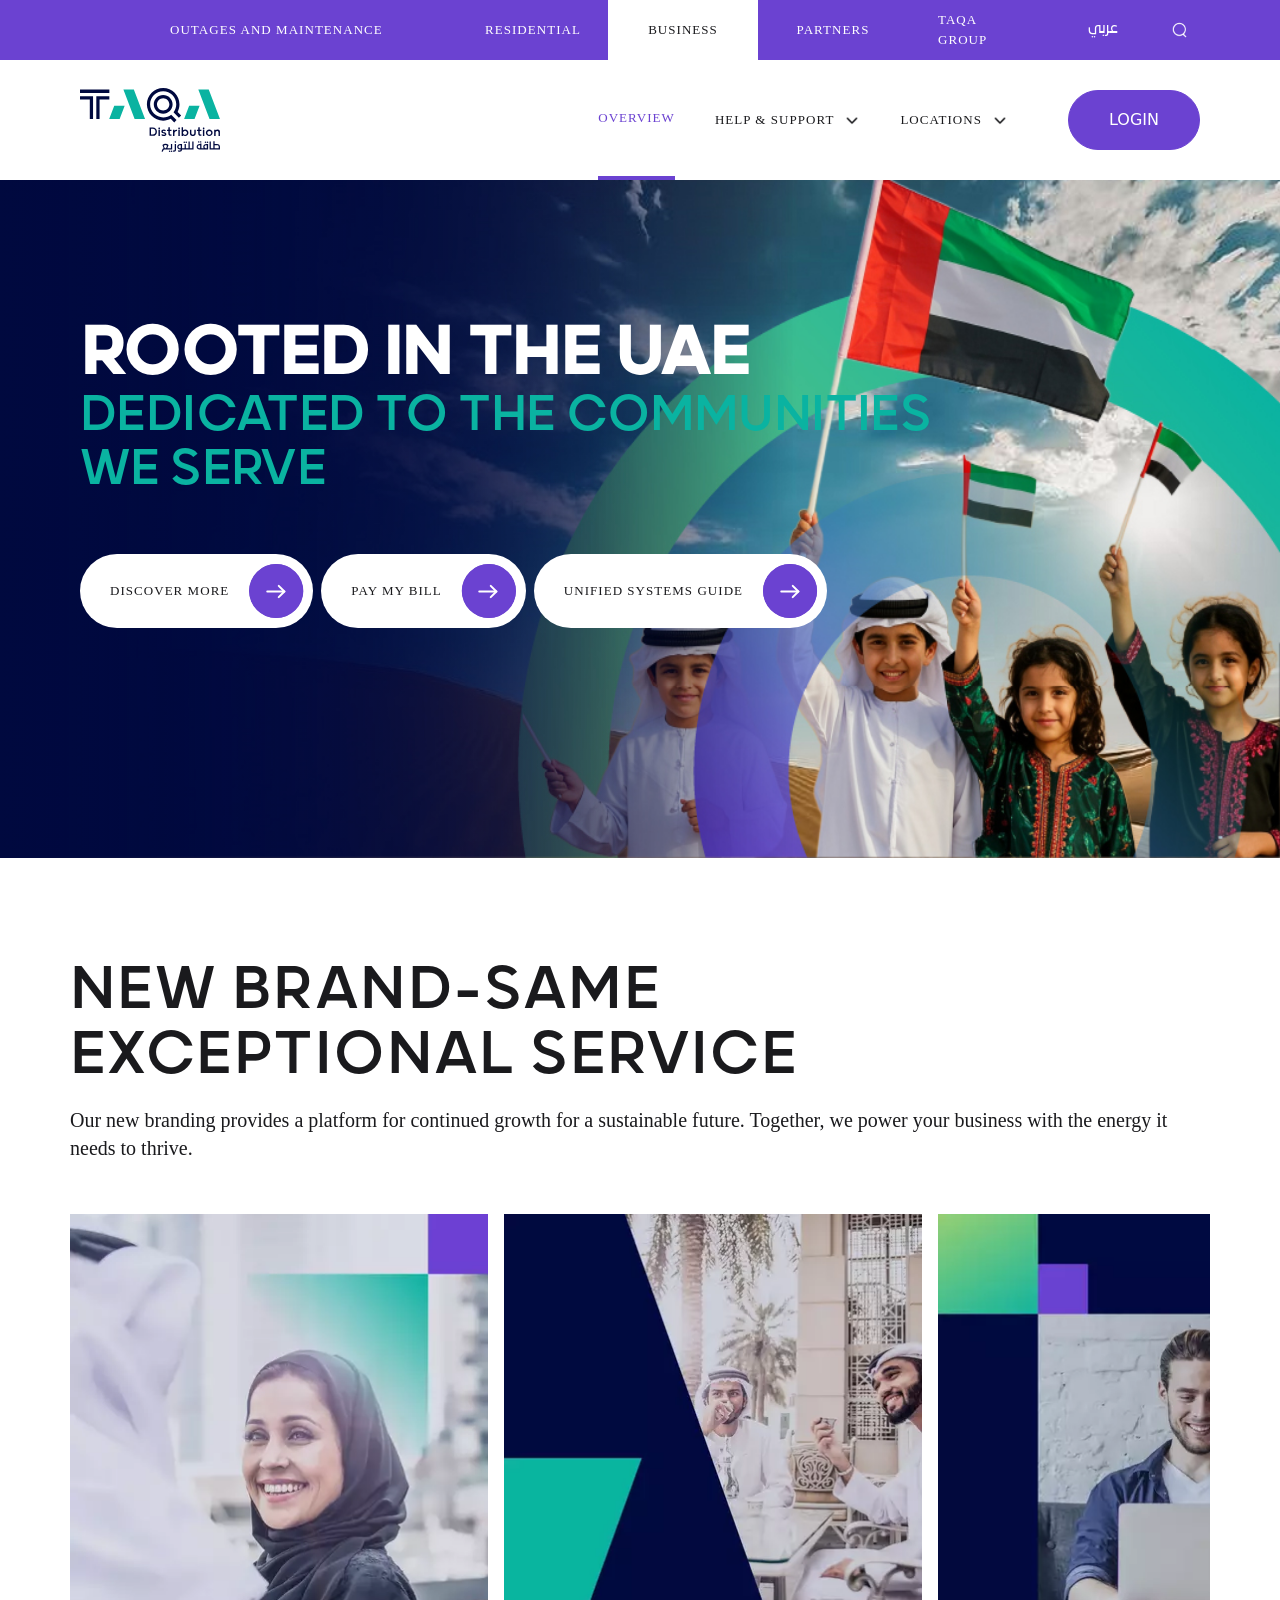
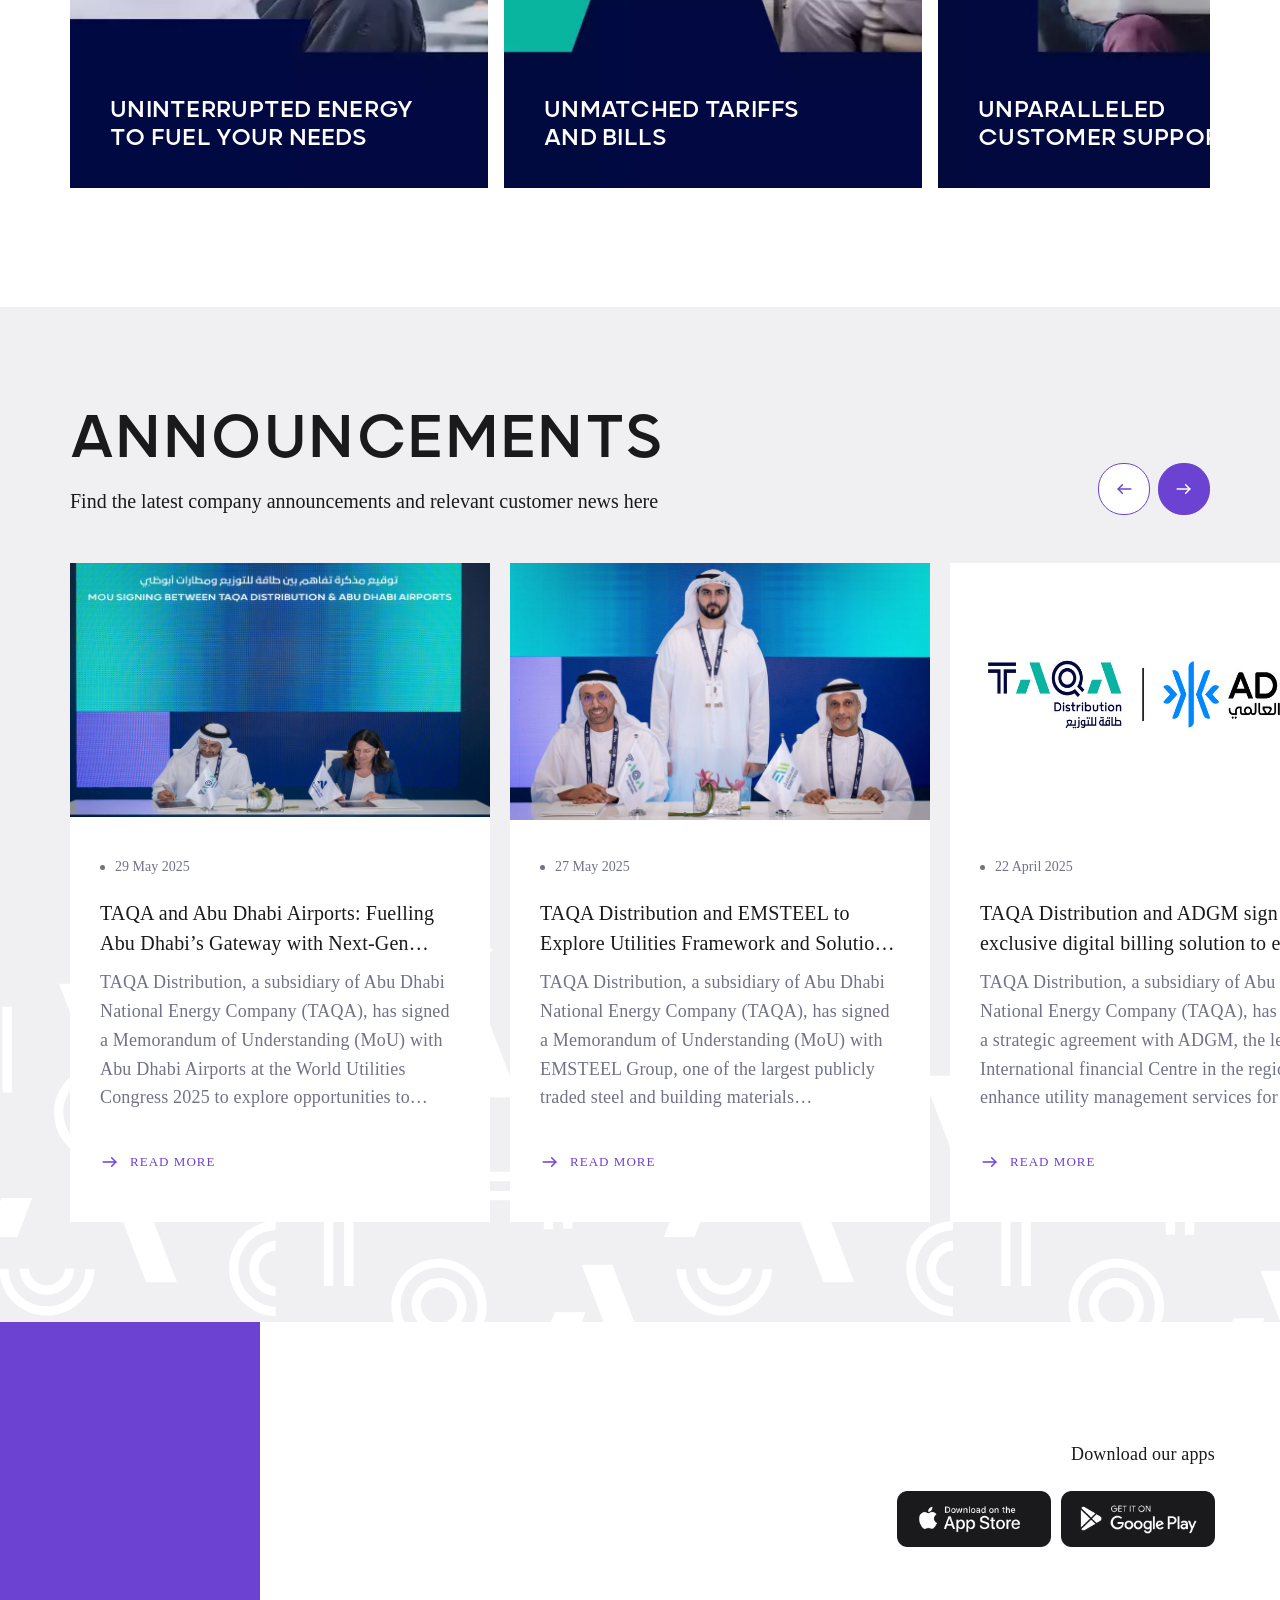
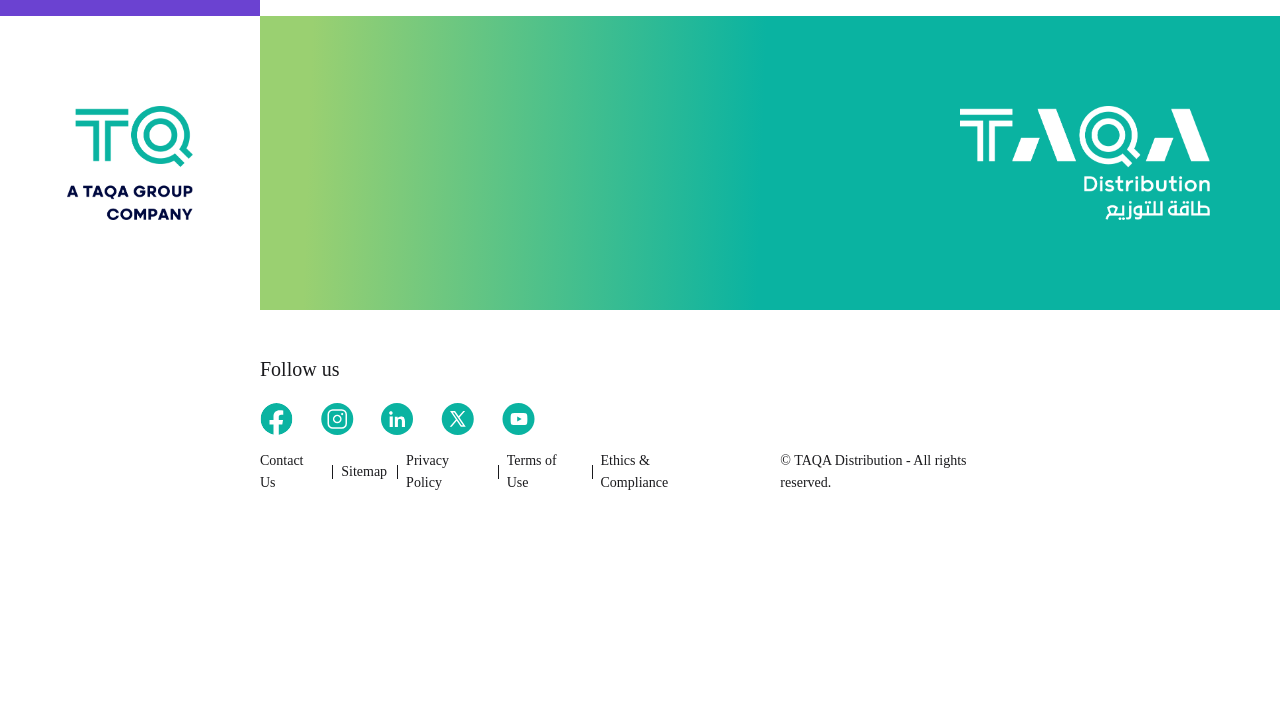
==== index.html @ 98929b4a "TAQA Distribution business overview — static replica Static, self-contained snapshot for GitHub Page" ====
<!DOCTYPE html>
<html dir="ltr" lang="en-us"><head><meta charset="utf-8"><meta name="viewport" content="width=device-width, initial-scale=1"><meta name="viewport" content="width=device-width, initial-scale=1"><link rel="stylesheet" href="_next/static/css/0923501b4df894e9.css" data-precedence="next"><link rel="stylesheet" href="_next/static/css/7f3cb1ef3de18333.css" data-precedence="next"><link rel="stylesheet" href="_next/static/css/d86bdc3bec832a28.css" data-precedence="next"><link rel="stylesheet" href="_next/static/css/51f102d9ddac434c.css" data-precedence="next"><link rel="stylesheet" href="_next/static/css/196dd40368e8e5ba.css" data-precedence="next"><link rel="stylesheet" href="_next/static/css/81203fae9b09a1bd.css" data-precedence="next"><link rel="stylesheet" href="_next/static/css/8cacdd3dc7696327.css" data-precedence="next"><link rel="stylesheet" href="_next/static/css/f50340ab9f9fb89d.css" data-precedence="next"><link rel="stylesheet" href="_next/static/css/2238e85c25a0474f.css" data-precedence="next"><link rel="stylesheet" href="_next/static/css/795742e266f61e9c.css" data-precedence="next"><title>TAQA Distribution</title><meta name="description" content="Energy application"><link rel="icon" href="favicon.ico" type="image/x-icon" sizes="256x256"><link id="google-fonts-link" rel="stylesheet" href="https://fonts.googleapis.com/css2?family=Badeen+Display&amp;family=Cairo:wght@200..1000&amp;family=Metrophobic&amp;family=Open+Sans:ital,wght@0,300..800;1,300..800&amp;family=Pacifico&amp;family=Roboto:ital,wght@0,100..900;1,100..900&amp;family=Tajawal:wght@200;300;400;500;700;800;900&amp;display=swap"></head><body class="__variable_92e023 __variable_7d0f99 __variable_954281 __variable_181680 __variable_5c28fa __variable_eef37c __variable_c8ead9 __variable_650bd4 __variable_351eb4" data-aos-easing="ease" data-aos-duration="800" data-aos-delay="0" data-cursor="auto" style="cursor: auto;"><next-route-announcer style="position: absolute;"></next-route-announcer><div dir="ltr" data-cursor="auto" style="cursor: auto;"><div id="modalRoot" data-cursor="auto" style="cursor: auto;"></div><div style="--theme-color: #6B42D1; --theme-secondary-color: #0AB3A1; --color-blue: #00093F; --color-green: #0AB3A1; --color-purple: #6B42D1; --color-font-black: #1a1a1d; --color-grey-75: #717288; --color-grey-50: #9798A9; --color-grey-25: #D3D3D3; --color-grey-10: #FAFAFA; --color-dBlue-25: #80849F; --color-dBlue-50: #40476F; cursor: auto;" data-cursor="auto"><a href="#main-content" class="sr-only focus:not-sr-only focus:absolute focus:top-0 focus:left-0 focus:bg-white focus:text-black focus:p-2 focus:z-50" tabindex="0" data-cursor="pointer" style="cursor: pointer;">Skip to Main Content</a><header class="header_header__9OzUC" style="background-color: rgb(107, 66, 209);"><nav class="header_navigationbar__SYK7y"><li class="header_outagesTab__zSY6h" data-cursor="auto" style="cursor: auto;"><button type="button" class="header_outages__lvCdO" aria-label="OUTAGES AND MAINTENANCE" data-cursor="pointer" style="cursor: pointer;">OUTAGES AND MAINTENANCE</button></li><ul class="header_navigationlist__kVV0P"><li class="header_navigationitem__OXWBs " style="display: flex; justify-content: center; align-items: center; height: 100%; width: 150px; cursor: pointer;" data-cursor="pointer"><a href="/addc/en-us/residential/overview" data-cursor="pointer" style="cursor: pointer;"><p class="typography_typography__Gz0LW typography_typography--variant-cta___aO3l typography_md__gevYz" data-cursor="pointer" style="cursor: pointer;">RESIDENTIAL</p></a></li><li class="header_navigationitem__OXWBs header_activeLink__Bjl77" style="display: flex; justify-content: center; align-items: center; height: 100%; width: 150px; cursor: pointer;" data-cursor="pointer"><a href="/addc/en-us/business/overview" data-cursor="pointer" style="cursor: pointer;"><p class="typography_typography__Gz0LW typography_typography--variant-cta___aO3l typography_md__gevYz" data-cursor="pointer" style="cursor: pointer;">BUSINESS</p></a></li><li class="header_navigationitem__OXWBs " style="display: flex; justify-content: center; align-items: center; height: 100%; width: 150px; cursor: pointer;" data-cursor="pointer"><a href="/addc/en-us/partners/overview" data-cursor="pointer" style="cursor: pointer;"><p class="typography_typography__Gz0LW typography_typography--variant-cta___aO3l typography_md__gevYz" data-cursor="pointer" style="cursor: pointer;">PARTNERS</p></a></li><li class="header_navigationitem__OXWBs " style="display: flex; justify-content: center; align-items: center; height: 100%; width: 150px; cursor: pointer;" data-cursor="pointer"><a href="https://www.taqa.com/" data-cursor="pointer" style="cursor: pointer;"><p class="typography_typography__Gz0LW typography_typography--variant-cta___aO3l typography_md__gevYz" data-cursor="pointer" style="cursor: pointer;">TAQA GROUP</p></a></li><li class="header_navigationitem__OXWBs " style="display: flex; justify-content: center; align-items: center; height: 100%; width: 90px; cursor: pointer;" data-cursor="pointer"><a href="#" class="header_fontDiffArabic__1PRfP" aria-label="انتقل إلى الموقع العربي" tabindex="0" role="button" data-cursor="pointer" style="cursor: pointer;">عربي</a></li><li class="header_searchIcon__b0fEz" data-cursor="pointer" style="cursor: pointer;"><a href="#" aria-label="open search" tabindex="0" role="button" data-cursor="pointer" style="cursor: pointer;"><img alt="search" loading="lazy" width="22" height="22" decoding="async" data-nimg="1" src="_next/static/media/searchIcon.e2f4cdb2.png" style="color: transparent; cursor: pointer;" data-cursor="pointer"></a></li></ul></nav></header><div class="primaryNavigation_container__NM_X7" style="--theme-color: #6B42D1; --theme-secondary-color: #0AB3A1; --color-blue: #00093F; --color-green: #0AB3A1; --color-purple: #6B42D1; --color-font-black: #1a1a1d; --color-grey-75: #717288; --color-grey-50: #9798A9; --color-grey-25: #D3D3D3; --color-grey-10: #FAFAFA; --color-dBlue-25: #80849F; --color-dBlue-50: #40476F; cursor: auto;" data-cursor="auto"><div class="primaryNavigation_mainContainer__plcF8" data-cursor="auto" style="cursor: auto;"><div class="primaryNavigation_primarynavigation__z00M9" data-cursor="auto" style="cursor: auto;"><div class="primaryNavigation_logosection__73SaN" data-cursor="auto" style="cursor: auto;"><a target="_self" aria-label="Navigate to home page" tabindex="0" style="cursor: pointer;" data-cursor="pointer"><img alt="TAQA Distribution Logo" loading="eager" width="140" height="64" decoding="async" data-nimg="1" src="assets/images/mainLogo.svg" style="color: transparent; cursor: pointer;" data-cursor="pointer"></a></div><nav class="primaryNavigation_navigationlinks__SVbwq " style="color: rgb(26, 26, 29);"><ul class="primaryNavigation_mobileList__yIOrT" style="height: auto; display: flex; gap: 0px;"><li style="background-color: rgb(107, 66, 209); color: white; justify-content: flex-start; cursor: pointer;" data-cursor="pointer"><p class="typography_typography__Gz0LW typography_typography--variant-cta___aO3l typography_md__gevYz" data-cursor="pointer" style="cursor: pointer;">OUTAGES AND MAINTENANCE</p></li><li style="border-bottom: 1px solid rgb(211, 211, 211); width: 100%; cursor: auto;" data-cursor="auto"><button class="button_btn__Z6GSi button_btn-primary__Ks5hk button_btn-sm__BV9B2 primaryNavigation_loginButton__5_kzq" data-cursor="pointer" style="cursor: pointer;"><span data-cursor="pointer" style="cursor: pointer;">LOGIN</span></button></li></ul><ul class="primaryNavigation_dropdownList__JvUXa"><li class="primaryNavigation_mobileLinks__NkwQc primaryNavigation_activeLink__rHDPD" style="cursor: pointer; border-bottom: 4px solid rgb(107, 66, 209);" data-cursor="pointer"><a href="/addc/en-us/business/overview" role="menuitem" style="color: rgb(107, 66, 209); cursor: pointer;" data-cursor="pointer"><p class="typography_typography__Gz0LW typography_typography--variant-cta___aO3l typography_md__gevYz" data-cursor="pointer" style="cursor: pointer;">OVERVIEW</p></a></li><li class="primaryNavigation_mobileLinks__NkwQc " style="cursor: pointer;" data-cursor="pointer"><div class="primaryNavigation_dropdownText__yBdL_" data-cursor="pointer" style="cursor: pointer;"><a href="#help-and-support" role="menuitem" style="color: inherit; cursor: pointer;" data-cursor="pointer"><p class="typography_typography__Gz0LW typography_typography--variant-cta___aO3l typography_md__gevYz" data-cursor="pointer" style="cursor: pointer;">HELP &amp; SUPPORT</p></a><img alt="Expand" tabindex="-1" loading="lazy" width="12" height="12" decoding="async" data-nimg="1" class="primaryNavigation_dropdownindicator__DXLe_" src="_next/static/media/ArrowDownBlack.e567664b.png" style="color: transparent; cursor: pointer;" data-cursor="pointer"></div></li><li class="primaryNavigation_mobileLinks__NkwQc " style="cursor: pointer;" data-cursor="pointer"><div class="primaryNavigation_dropdownText__yBdL_" data-cursor="pointer" style="cursor: pointer;"><a href="#locations" role="menuitem" style="color: inherit; cursor: pointer;" data-cursor="pointer"><p class="typography_typography__Gz0LW typography_typography--variant-cta___aO3l typography_md__gevYz" data-cursor="pointer" style="cursor: pointer;">LOCATIONS</p></a><img alt="Expand" tabindex="-1" loading="lazy" width="12" height="12" decoding="async" data-nimg="1" class="primaryNavigation_dropdownindicator__DXLe_" src="_next/static/media/ArrowDownBlack.e567664b.png" style="color: transparent; cursor: pointer;" data-cursor="pointer"></div></li><li data-cursor="auto" style="cursor: auto;"><button class="button_btn__Z6GSi button_btn-primary__Ks5hk button_btn-md__i0B7v primaryNavigation_loginDesktop__fif9s" data-cursor="pointer" style="cursor: pointer;"><span data-cursor="pointer" style="cursor: pointer;">LOGIN</span></button></li></ul></nav></div><div data-cursor="auto" style="cursor: auto;"><div class="dropdown_dropdown__4_Gn0 " data-cursor="auto" style="cursor: auto;"><div class="dropdown_dropdownContent__AgVEG" data-cursor="auto" style="cursor: auto;"><div style="background-color: white; color: rgb(26, 26, 29); cursor: auto;" data-cursor="auto"><div class="quickLinkGroup_container__01CrW" data-cursor="auto" style="cursor: auto;"><p class="typography_typography__Gz0LW typography_typography--variant-body2__JjYX3" tabindex="0" aria-label="Select a category for support" data-cursor="auto" style="cursor: auto;">Select a category for support</p><div class="quickLinkGroup_defaultQuickLinksContainer__ILvnL" data-cursor="auto" style="cursor: auto;"><a class="quickLink_quickLink__7I3FU" href="/addc/en-us/business/help-and-support/extension-and-connection-of-electricity-services" data-cursor="pointer" style="cursor: pointer;"><div class="quickLink_icon__UPQkQ" data-cursor="pointer" style="cursor: pointer;"><svg xmlns="http://www.w3.org/2000/svg" fill="none" viewBox="0 0 42 42"><path fill="#0AB3A1" fill-rule="evenodd" d="M5.8 21c0-8.395 6.805-15.2 15.2-15.2S36.2 12.605 36.2 21A15.2 15.2 0 0 1 21 36.2c-8.395 0-15.2-6.805-15.2-15.2m27.08 11.88A16.8 16.8 0 0 1 21 37.8c-9.278 0-16.8-7.522-16.8-16.8S11.722 4.2 21 4.2 37.8 11.722 37.8 21a16.8 16.8 0 0 1-4.92 11.88M20.63 15.972A.47.47 0 0 1 21 15.8c.157 0 .292.07.371.173l.632-.491-.631.492 2.999 3.846a3.83 3.83 0 0 1 .392 4.158c-.704 1.348-2.154 2.22-3.762 2.222-1.61-.002-3.06-.873-3.763-2.221a3.83 3.83 0 0 1 .39-4.158zM21 14.2c.634 0 1.242.286 1.634.79l2.998 3.846a5.43 5.43 0 0 1 .55 5.882c-.991 1.899-3.001 3.08-5.18 3.082L21 27v.8c-2.18-.002-4.19-1.182-5.182-3.081a5.43 5.43 0 0 1 .548-5.883l3-3.845c.393-.505 1-.791 1.634-.791" clip-rule="evenodd"></path></svg></div><span data-cursor="pointer" style="cursor: pointer;"><p class="typography_typography__Gz0LW typography_typography--variant-body6__9yzE6 typography_bold__wXY1S" aria-label="Extension and connection of electricity services" data-cursor="pointer" style="cursor: pointer;">Extension and connection of electricity services</p></span></a><a class="quickLink_quickLink__7I3FU" href="/addc/en-us/business/help-and-support/transfer-and-removal-of-electricity-services" data-cursor="pointer" style="cursor: pointer;"><div class="quickLink_icon__UPQkQ" data-cursor="pointer" style="cursor: pointer;"><svg xmlns="http://www.w3.org/2000/svg" fill="none" viewBox="0 0 42 42"><path fill="#0AB3A1" fill-rule="evenodd" d="M33.465 10.108a16.527 16.527 0 0 0-28.75 13.796.8.8 0 1 0 1.574-.29 14.925 14.925 0 0 1 25.905-12.53h-1.43a.8.8 0 1 0 0 1.6h3.501a.8.8 0 0 0 .8-.8V8.383a.8.8 0 0 0-1.6 0zM7.738 29.316a.8.8 0 0 0-.8.8v3.502a.8.8 0 0 0 1.6 0v-1.723a16.527 16.527 0 0 0 28.749-13.799.8.8 0 0 0-1.574.29 14.925 14.925 0 0 1-25.905 12.53h1.432a.8.8 0 1 0 0-1.6H7.738" clip-rule="evenodd"></path><path fill="#0AB3A1" fill-rule="evenodd" d="m21.515 15.062-4.63 6.895h3.799a.8.8 0 0 1 .8.8v4.18l4.63-6.894h-3.8a.8.8 0 0 1-.8-.8zm-1.12-1.203a1.48 1.48 0 0 1 1.675-.59 1.5 1.5 0 0 1 1.044 1.431v3.743h3.198c.559 0 1.064.316 1.318.806.253.488.22 1.078-.087 1.536m0 0-4.94 7.356a1.48 1.48 0 0 1-1.675.59 1.5 1.5 0 0 1-1.044-1.431v-3.743h-3.197c-.56 0-1.065-.315-1.319-.805a1.51 1.51 0 0 1 .087-1.537l4.94-7.356" clip-rule="evenodd"></path></svg></div><span data-cursor="pointer" style="cursor: pointer;"><p class="typography_typography__Gz0LW typography_typography--variant-body6__9yzE6 typography_bold__wXY1S" aria-label="Transfer and removal of electricity services" data-cursor="pointer" style="cursor: pointer;">Transfer and removal of electricity services</p></span></a><a class="quickLink_quickLink__7I3FU" href="/addc/en-us/business/help-and-support/account-management-and-bills" data-cursor="pointer" style="cursor: pointer;"><div class="quickLink_icon__UPQkQ" data-cursor="pointer" style="cursor: pointer;"><svg xmlns="http://www.w3.org/2000/svg" fill="none" viewBox="0 0 42 42"><path fill="#0AB3A1" fill-rule="evenodd" d="M12.813 7.343C10.806 7.343 9.2 8.993 9.2 11v20.718c0 .836.464 1.608 1.212 1.989l1.392.71.363-.712-.363.713c.62.317 1.354.32 1.977.006l1.85-.929 1.806.922c.623.318 1.358.32 1.982.003l1.831-.925 1.831.925c.625.316 1.36.315 1.983-.003l1.806-.922 1.85.93c.623.312 1.356.31 1.977-.007l-.364-.713.364.713 1.392-.711a2.23 2.23 0 0 0 1.211-1.989V11c0-2.008-1.605-3.657-3.612-3.657zM10.8 11c0-1.148.913-2.057 2.013-2.057h16.875c1.1 0 2.012.91 2.012 2.057v20.718c0 .244-.135.46-.338.564l-1.392.71a.59.59 0 0 1-.532.002l-2.212-1.11a.8.8 0 0 0-.722.002l-2.167 1.106a.59.59 0 0 1-.534 0l-2.192-1.108a.8.8 0 0 0-.722 0l-2.192 1.109.361.713-.36-.713a.59.59 0 0 1-.534-.001l-2.167-1.106a.8.8 0 0 0-.723-.002l-2.21 1.11a.59.59 0 0 1-.533-.001l-1.392-.711a.63.63 0 0 1-.339-.564zm4.825 3.575a.8.8 0 0 0 0 1.6h11.25a.8.8 0 0 0 0-1.6zm-.8 5.621a.8.8 0 0 1 .8-.8h11.25a.8.8 0 0 1 0 1.6h-11.25a.8.8 0 0 1-.8-.8m.8 4.022a.8.8 0 0 0 0 1.6h11.25a.8.8 0 1 0 0-1.6z" clip-rule="evenodd"></path></svg></div><span data-cursor="pointer" style="cursor: pointer;"><p class="typography_typography__Gz0LW typography_typography--variant-body6__9yzE6 typography_bold__wXY1S" aria-label="Account management and bills" data-cursor="pointer" style="cursor: pointer;">Account management and bills</p></span></a><a class="quickLink_quickLink__7I3FU" href="/addc/en-us/business/help-and-support/customer-care" data-cursor="pointer" style="cursor: pointer;"><div class="quickLink_icon__UPQkQ" data-cursor="pointer" style="cursor: pointer;"><svg xmlns="http://www.w3.org/2000/svg" id="customerCare_svg__Layer_1" data-name="Layer 1" viewBox="0 0 42 43" style="--default-color: #1a1a1d; --hover-color: var(--theme-color);"><defs><clipPath id="customerCare_svg__clippath"><path d="M6 6.5h32v32H6z" style="fill: none; stroke-width: 0;"></path></clipPath><style>.customerCare_svg__cls-3{stroke-width:0;fill:currentColor}</style></defs><g style="clip-path: url(&quot;#customerCare_svg__clippath&quot;);"><path d="M23.7 38.5c-.3 0-.7 0-1.1-.1-3.7-.8-7.4-2.9-10.5-5.9-3.2-3.3-5.3-7-5.9-10.5-.2-1.6.3-3.2 1.3-4.3l.8-.8c1.3-1.3 3.4-1.3 4.7 0l1.5 1.5c.5.4.8 1.1.8 1.8 0 .8-.3 1.5-.9 2.2l-1 1c.7 1.6 1.7 3.2 3.1 4.6 1.6 1.6 3.1 2.6 4.5 3.2l1.1-1.1c1.2-1 2.8-1 3.8 0l1.5 1.5c1.3 1.3 1.3 3.4 0 4.7l-.8.8c-.8.9-2 1.4-3.3 1.4Zm-13-21.1c-.4 0-.9.2-1.2.5l-.8.8c-.7.7-1 1.8-.9 2.9.6 3.2 2.5 6.6 5.5 9.7 2.8 2.8 6.3 4.8 9.7 5.5 1.1.2 2.2 0 2.8-.9l.8-.8c.7-.7.7-1.8 0-2.5l-1.5-1.5c-.4-.4-1.1-.4-1.6 0l-1.1 1.1c-.6.6-1.3.7-1.9.3-1.6-.7-3.2-1.8-5-3.4h-.1V29c-1.6-1.6-2.7-3.3-3.5-5.1-.3-.7 0-1.4.4-1.9l1-1c.3-.3.5-.7.5-1q0-.45-.3-.6L12 17.9c-.3-.3-.8-.5-1.2-.5ZM28.5 24.7H28c-1.2 0-1.9-.1-2.2-.3-.4-.2-.6-.6-.4-1s.6-.6 1-.4c0 0 .4 0 1.7.1 2.2.1 4.3-.6 5.9-2.2 1.5-1.4 2.3-3.3 2.3-5.3s.3-.8.8-.8.8.3.8.8c0 2.4-1 4.7-2.8 6.4s-4 2.6-6.5 2.6ZM22.6 23c-.1 0-.3 0-.4-.1-2.5-1.7-3.9-4.3-3.9-7.1s.3-.8.8-.8.8.3.8.8c0 2.3 1.2 4.5 3.3 5.9.3.2.4.7.2 1-.1.2-.4.3-.6.3Z" class="customerCare_svg__cls-3 customerCare_svg__hover-fill"></path><path d="M22.6 26.2c-.4 0-.8-.3-.8-.8v-3.2c0-.4.3-.8.8-.8s.8.3.8.8v3.2c0 .4-.3.8-.8.8M37 16.5c-.4 0-.8-.3-.8-.8 0-4.2-3.6-7.5-8.2-7.5s-8.2 3.3-8.2 7.5-.3.8-.8.8-.8-.3-.8-.8c0-4.9 4.4-9 9.8-9s9.8 3.9 9.8 9-.3.8-.8.8" class="customerCare_svg__cls-3 customerCare_svg__hover-fill"></path><path d="M22.6 26.2c-.3 0-.5-.1-.7-.4-.2-.4 0-.8.3-1l3.5-1.8c.4-.2.8 0 1 .3.2.4 0 .8-.3 1l-3.5 1.8h-.3Z" class="customerCare_svg__cls-3 customerCare_svg__hover-fill"></path><rect width="1.9" height="1.9" x="27" y="15" class="customerCare_svg__cls-3 customerCare_svg__hover-fill" rx="0.8" ry="0.8"></rect><rect width="1.9" height="1.9" x="31" y="15" class="customerCare_svg__cls-3 customerCare_svg__hover-fill" rx="0.8" ry="0.8"></rect><rect width="1.9" height="1.9" x="23" y="15" class="customerCare_svg__cls-3 customerCare_svg__hover-fill" rx="0.7" ry="0.7"></rect></g></svg></div><span data-cursor="pointer" style="cursor: pointer;"><p class="typography_typography__Gz0LW typography_typography--variant-body6__9yzE6 typography_bold__wXY1S" aria-label="Customer care" data-cursor="pointer" style="cursor: pointer;">Customer care</p></span></a><a class="quickLink_quickLink__7I3FU" href="/addc/en-us/business/help-and-support/connection-of-water-services" data-cursor="pointer" style="cursor: pointer;"><div class="quickLink_icon__UPQkQ" data-cursor="pointer" style="cursor: pointer;"><svg xmlns="http://www.w3.org/2000/svg" fill="none" viewBox="0 0 42 42"><g fill="#0AB3A1" fill-rule="evenodd" clip-rule="evenodd"><path d="m30.634 4.789-.01-.002h-2.187a3.087 3.087 0 0 0-3.087 3.088v1.75a3.087 3.087 0 0 0 3.087 3.087h2.188a.02.02 0 0 0 .017-.007l.006-.008.002-.01V4.812a.02.02 0 0 0-.008-.017zm1.716.023c0-.952-.773-1.725-1.725-1.725h-2.188a4.787 4.787 0 0 0-4.787 4.788v1.75a4.787 4.787 0 0 0 4.787 4.787h2.188c.952 0 1.725-.772 1.725-1.725z"></path><path d="M30.65 11.375c0-.47.38-.85.85-.85H35a.85.85 0 0 1 0 1.7h-3.5a.85.85 0 0 1-.85-.85M30.65 6.125c0-.47.38-.85.85-.85H35a.85.85 0 0 1 0 1.7h-3.5a.85.85 0 0 1-.85-.85M21 17.475a.9.9 0 0 0-.675.305l-2.64 2.997a4.35 4.35 0 0 0 0 5.75 4.417 4.417 0 0 0 6.63 0 4.35 4.35 0 0 0 0-5.75l.638-.561-.638.561-2.64-2.997a.9.9 0 0 0-.675-.305m-1.951-.818a2.6 2.6 0 0 1 3.903 0l2.639 2.997a6.05 6.05 0 0 1 0 7.997l-.638-.562.638.562a6.116 6.116 0 0 1-9.181 0 6.05 6.05 0 0 1 0-7.997m0 0 2.639-2.997"></path><path d="M6.15 22.75C6.15 14.549 12.8 7.9 21 7.9h3.5a.85.85 0 0 1 0 1.7H21c-7.262 0-13.15 5.887-13.15 13.15 0 7.262 5.888 13.15 13.15 13.15a13.15 13.15 0 0 0 13.15-13.15h1.7A14.85 14.85 0 0 1 21 37.6C12.8 37.6 6.15 30.95 6.15 22.75"></path></g></svg></div><span data-cursor="pointer" style="cursor: pointer;"><p class="typography_typography__Gz0LW typography_typography--variant-body6__9yzE6 typography_bold__wXY1S" aria-label="Connection of water services" data-cursor="pointer" style="cursor: pointer;">Connection of water services</p></span></a><a class="quickLink_quickLink__7I3FU" href="/addc/en-us/business/help-and-support/certificates" data-cursor="pointer" style="cursor: pointer;"><div class="quickLink_icon__UPQkQ" data-cursor="pointer" style="cursor: pointer;"><svg xmlns="http://www.w3.org/2000/svg" fill="none" viewBox="0 0 42 42"><g fill="#0AB3A1" fill-rule="evenodd" clip-rule="evenodd"><path d="M28.955 10.045c-4.393-4.393-11.516-4.393-15.91 0l-.53-.53.53.53c-4.393 4.393-4.393 11.516 0 15.91 4.393 4.393 11.516 4.393 15.91 0 4.393-4.393 4.393-11.516 0-15.91m1.06-1.06c4.98 4.979 4.98 13.051 0 18.03-4.979 4.98-13.051 4.98-18.03 0-4.98-4.979-4.98-13.051 0-18.03 4.979-4.98 13.051-4.98 18.03 0"></path><path d="M14 27.25a.75.75 0 0 1 .75.75v9.804l5.924-2.864a.75.75 0 0 1 .652 0l5.924 2.864V28a.75.75 0 0 1 1.5 0v11a.75.75 0 0 1-1.076.675L21 36.45l-6.674 3.226A.75.75 0 0 1 13.25 39V28a.75.75 0 0 1 .75-.75M21 14.927l-.788 1.658a.75.75 0 0 1-.565.42l-1.819.274 1.335 1.35a.75.75 0 0 1 .207.65l-.31 1.868 1.581-.861a.75.75 0 0 1 .718 0l1.58.862-.309-1.87a.75.75 0 0 1 .207-.65l1.335-1.35-1.82-.273a.75.75 0 0 1-.565-.42zm-1.244-.877c.224-.474.698-.8 1.244-.8a1.38 1.38 0 0 1 1.245.802l.726 1.529 1.595.24h.001c.543.082.967.477 1.12.98.152.5.025 1.055-.35 1.433l-1.165 1.177.278 1.681v.002a1.43 1.43 0 0 1-.529 1.37 1.35 1.35 0 0 1-1.485.118h-.001L21 21.798l-1.435.782h-.002a1.35 1.35 0 0 1-1.485-.117 1.44 1.44 0 0 1-.529-1.372l.278-1.68-1.163-1.178h-.001a1.44 1.44 0 0 1-.35-1.433 1.39 1.39 0 0 1 1.121-.98l1.595-.24z"></path></g></svg></div><span data-cursor="pointer" style="cursor: pointer;"><p class="typography_typography__Gz0LW typography_typography--variant-body6__9yzE6 typography_bold__wXY1S" aria-label="Certificates" data-cursor="pointer" style="cursor: pointer;">Certificates</p></span></a><a class="quickLink_quickLink__7I3FU" href="/addc/en-us/business/help-and-support/shifting-and-removal-of-water-services" data-cursor="pointer" style="cursor: pointer;"><div class="quickLink_icon__UPQkQ" data-cursor="pointer" style="cursor: pointer;"><svg xmlns="http://www.w3.org/2000/svg" fill="none" viewBox="0 0 42 42"><g fill="#0AB3A1" fill-rule="evenodd" clip-rule="evenodd"><path d="M31 8.5a.75.75 0 0 1 .75-.75h3.5a.75.75 0 0 1 0 1.5h-3.5A.75.75 0 0 1 31 8.5"></path><path d="M33.253 2.5a6.25 6.25 0 1 0 0 12.502 6.25 6.25 0 0 0 0-12.502m0 14.002a7.75 7.75 0 0 0 7.75-7.75 7.75 7.75 0 1 0-7.75 7.75"></path><path d="M7.211 12.992a15.67 15.67 0 0 1 19.363-5.335.75.75 0 1 1-.62 1.366 14.167 14.167 0 1 0 7.029 7.029.75.75 0 0 1 1.365-.621 15.667 15.667 0 1 1-27.137-2.439"></path><path d="M20.127 16.307a.51.51 0 0 0-.41.206l-3.03 4.053a4.303 4.303 0 0 0 3.44 6.881 4.303 4.303 0 0 0 3.439-6.88l-3.028-4.053a.51.51 0 0 0-.411-.207m1.613-.69a2.012 2.012 0 0 0-3.226 0l-3.029 4.05a5.804 5.804 0 0 0 4.641 9.28l.001-.75v.75a5.803 5.803 0 0 0 4.64-9.28z"></path></g></svg></div><span data-cursor="pointer" style="cursor: pointer;"><p class="typography_typography__Gz0LW typography_typography--variant-body6__9yzE6 typography_bold__wXY1S" aria-label="Shifting and removal of water services" data-cursor="pointer" style="cursor: pointer;">Shifting and removal of water services</p></span></a><a class="quickLink_quickLink__7I3FU" href="/addc/en-us/business/help-and-support/registration-of-water-tankers" data-cursor="pointer" style="cursor: pointer;"><div class="quickLink_icon__UPQkQ" data-cursor="pointer" style="cursor: pointer;"><svg xmlns="http://www.w3.org/2000/svg" fill="none" viewBox="0 0 42 42"><g fill="#0AB3A1" fill-rule="evenodd" clip-rule="evenodd"><path d="M13.797 32.24a.8.8 0 0 1 .8-.8h13.407a.8.8 0 0 1 0 1.6H14.597a.8.8 0 0 1-.8-.8M30.705 15.748a.8.8 0 0 1 .8-.8h6.127a.8.8 0 1 1 0 1.6h-5.327v5.327c0 .042.034.076.075.076h6.128a.8.8 0 1 1 0 1.6H32.38c-.925 0-1.675-.75-1.675-1.676z"></path><path d="m31.912 31.086.003.002a1.826 1.826 0 1 1-2.583 0m3.714-1.131a3.426 3.426 0 1 1-4.845 4.845 3.426 3.426 0 0 1 4.845-4.845m-3.714 1.131a1.826 1.826 0 0 1 2.58-.002zM7.41 31.088a1.826 1.826 0 1 1-2.581 0m3.71-1.135q0 .003.003.004a3.426 3.426 0 1 1-.004-.004M7.41 31.088a1.825 1.825 0 0 0-2.582 0"></path><path d="M12.967 31.088a1.826 1.826 0 1 1-2.582 0m3.71-1.135.004.004a3.426 3.426 0 1 1-.004-.004m-1.128 1.135a1.825 1.825 0 0 0-2.582 0M32.843 9.696c1.629 0 3.118.92 3.847 2.377l2.165 4.328c.298.598.454 1.256.454 1.924V30.63a2.55 2.55 0 0 1-2.55 2.55h-3.51a.8.8 0 0 1 0-1.6h3.51a.95.95 0 0 0 .95-.95V18.325a2.7 2.7 0 0 0-.285-1.208l-2.165-4.328a2.7 2.7 0 0 0-2.416-1.493l-9.044.004V25a.8.8 0 0 1-.8.8h-9.498a.8.8 0 1 1 0-1.6H22.2V10.5a.8.8 0 0 1 .8-.8z"></path><path d="M14.5 10.8H3V9.2h11.5a8.3 8.3 0 1 1 0 16.6H3v-1.6h11.5a6.7 6.7 0 0 0 0-13.4"></path><path d="M12.225 13.781A1.57 1.57 0 0 0 11 13.2a1.57 1.57 0 0 0-1.226.58l-1.8 2.244a3.44 3.44 0 0 0-.363 3.808C8.27 21.056 9.59 21.799 11 21.8V21l.002.8c1.41-.002 2.73-.744 3.386-1.969a3.44 3.44 0 0 0-.363-3.807M11 20.2c-.862-.001-1.618-.455-1.978-1.125a1.84 1.84 0 0 1 .2-2.05L11 14.81l1.776 2.215c.483.602.555 1.39.201 2.05-.359.67-1.115 1.124-1.978 1.125"></path></g></svg></div><span data-cursor="pointer" style="cursor: pointer;"><p class="typography_typography__Gz0LW typography_typography--variant-body6__9yzE6 typography_bold__wXY1S" aria-label="Registration of water tankers" data-cursor="pointer" style="cursor: pointer;">Registration of water tankers</p></span></a><a class="quickLink_quickLink__7I3FU" href="/addc/en-us/business/help-and-support/ev-charging-tariff" data-cursor="pointer" style="cursor: pointer;"><div class="quickLink_icon__UPQkQ" data-cursor="pointer" style="cursor: pointer;"><svg xmlns="http://www.w3.org/2000/svg" fill="none" viewBox="0 0 42 42"><g fill="#0AB3A1" fill-rule="evenodd" clip-rule="evenodd"><path d="M4.5 21.5C4.5 12.387 11.887 5 21 5s16.5 7.387 16.5 16.5S30.113 38 21 38 4.5 30.613 4.5 21.5M21 6.5c-8.284 0-15 6.716-15 15s6.716 15 15 15 15-6.716 15-15-6.716-15-15-15"></path><path d="M24.5 13.75a.75.75 0 0 1 .75.75v4.375a.75.75 0 0 1-1.5 0V14.5a.75.75 0 0 1 .75-.75M17.5 13.75a.75.75 0 0 1 .75.75v4.375a.75.75 0 0 1-1.5 0V14.5a.75.75 0 0 1 .75-.75M21 27.75a.75.75 0 0 1 .75.75v8.75a.75.75 0 0 1-1.5 0V28.5a.75.75 0 0 1 .75-.75"></path><path d="M16.188 19.625a1 1 0 0 0-1 1v2.625a4.5 4.5 0 0 0 4.5 4.5h2.625a4.5 4.5 0 0 0 4.5-4.5v-2.625a1 1 0 0 0-1-1zm-2.5 1a2.5 2.5 0 0 1 2.5-2.5h9.625a2.5 2.5 0 0 1 2.5 2.5v2.625a6 6 0 0 1-6 6h-2.625a6 6 0 0 1-6-6z"></path></g></svg></div><span data-cursor="pointer" style="cursor: pointer;"><p class="typography_typography__Gz0LW typography_typography--variant-body6__9yzE6 typography_bold__wXY1S" aria-label="EV charging tariff" data-cursor="pointer" style="cursor: pointer;">EV charging tariff</p></span></a><a class="quickLink_quickLink__7I3FU" href="https://www.addc.ae/en-us/business/pages/theindustrialenergyefficiencyprogram.aspx/the-industrial-energy-efficiency-programme" data-cursor="pointer" style="cursor: pointer;"><div class="quickLink_icon__UPQkQ" data-cursor="pointer" style="cursor: pointer;"><svg xmlns="http://www.w3.org/2000/svg" width="42" height="42"><path d="M22.113 1.805c0 .187.02.25.04.148a.9.9 0 0 0-.005-.336c-.02-.082-.035.004-.035.188m-9.746 1.023a.64.64 0 0 0 .297 0c.078-.02.012-.035-.148-.035s-.227.016-.149.035m9.754.824c0 .371.016.512.031.317.02-.2.02-.5 0-.676-.015-.172-.03-.008-.03.36m-10.259-.208c0 .16.016.227.04.145a.7.7 0 0 0 0-.293c-.024-.082-.04-.016-.04.148m9.492 1.149a.8.8 0 0 0 .297 0c.078-.02.012-.04-.148-.04s-.227.02-.149.04m-8.46.867c.07.137.148.25.171.25s-.015-.113-.09-.25c-.07-.14-.148-.254-.171-.254s.02.113.09.254m1.574.21c0 .184.02.25.039.145a.9.9 0 0 0-.004-.336c-.02-.082-.035.004-.035.192m5.504.27c.148.019.394.019.543 0 .152-.02.027-.036-.274-.036-.297 0-.422.016-.27.035m1.68 0c.149.02.395.02.543 0 .153-.02.028-.035-.27-.035-.3 0-.425.016-.273.035m-6.64 3.008c-.172.117-.313.23-.313.254 0 .02.153-.062.336-.183.293-.196.395-.286.313-.286-.012 0-.16.098-.336.215m5.297.942c.378.015 1.003.015 1.382 0 .383-.016.07-.028-.691-.028-.762 0-1.074.012-.691.028M8.75 11.082c-.008.156-.078.367-.156.461-.145.172-.145.172.047 0 .148-.137.183-.246.156-.465l-.035-.285zm17.586.848c.273.277.516.504.539.504s-.184-.227-.457-.504c-.273-.278-.516-.504-.54-.504-.023 0 .18.226.458.504m7.367 0c0 .16.02.226.04.144a.7.7 0 0 0 0-.293c-.02-.082-.04-.015-.04.149m-3.621.37c.094.165.191.302.211.302.059 0-.215-.493-.305-.547-.047-.028-.004.082.094.246m.469.844c.125.253.238.445.258.425.039-.035-.387-.886-.442-.886-.023 0 .059.207.184.46m-15.516 1.45c0 .047.059.133.125.191.07.055.133.164.133.238.004.086.023.102.05.036.024-.059-.034-.204-.132-.329-.098-.12-.176-.183-.176-.136m5.735.922c.128.02.316.02.421 0 .102-.02-.003-.036-.234-.036-.23 0-.316.016-.187.036m-1.582.718-.247.274.274-.25c.254-.227.312-.297.246-.297-.016 0-.137.121-.273.273m-10.266.48c0 .165.02.231.039.15a.6.6 0 0 0 0-.294c-.02-.082-.04-.015-.04.145m4.048 1.137c0 .738.015 1.027.031.644s.016-.988 0-1.344c-.016-.355-.031-.043-.031.7m16.039-.801c0 .3.015.426.031.273a2.6 2.6 0 0 0 0-.547c-.016-.148-.031-.027-.031.274m-5.688.21c.067.31.117.376.114.16a.6.6 0 0 0-.086-.284c-.063-.094-.07-.059-.028.125m-14.468.758c-.004.414.011.593.03.398a6 6 0 0 0 0-.754c-.019-.223-.03-.062-.03.356m9.648-.13c0 .165.016.231.04.15a.7.7 0 0 0 0-.294c-.024-.082-.04-.016-.04.145m4.957.043c0 .183.02.25.04.144a.9.9 0 0 0-.005-.336c-.02-.078-.035.008-.035.192m9.66.125c0 .21.02.293.04.191.019-.105.019-.273 0-.379-.02-.105-.04-.02-.04.188m-4.11.714c0 .278.016.383.032.23a2.2 2.2 0 0 0 0-.503c-.02-.125-.035-.004-.031.273m-5.738.02c0 .047-.137.289-.301.539q-.3.45-.078.2c.27-.313.488-.716.425-.778-.027-.027-.046-.012-.046.039m12.957.168c.218.02.578.02.796 0 .22-.016.04-.031-.398-.031-.441 0-.621.015-.398.03m1.89 0c.2.02.5.02.672 0 .172-.019.012-.03-.36-.03-.37 0-.511.015-.312.03m-29.191.317c0 .184.015.25.039.149a.9.9 0 0 0-.004-.336c-.02-.082-.035.004-.035.187m10.308.336c.16.164.305.293.328.293s-.085-.129-.242-.293c-.156-.16-.304-.293-.328-.293-.023 0 .086.133.242.293m17.582.692c.407.015 1.051.015 1.43 0 .379-.016.047-.028-.738-.028-.79 0-1.098.016-.692.028m-15.964.082a.8.8 0 0 0 .296 0c.079-.024.012-.04-.148-.04s-.227.016-.148.04m-.168 1.261c.175.02.457.02.632 0 .172-.015.032-.03-.316-.03s-.488.015-.316.03m5.097.247c.098.144.176.296.176.332 0 .039-.16.242-.36.449l-.355.383.399-.375c.218-.207.398-.414.398-.461 0-.051-.098-.203-.215-.34l-.219-.254zm-9.297.914c.125.132.243.222.262.203.016-.02-.086-.13-.23-.242l-.262-.2zm10.223.691-.289.313.316-.29c.172-.156.313-.3.313-.312 0-.066-.07-.004-.34.289m-7.734.543c.039.234.05.246.078.078.015-.11-.004-.234-.047-.277-.047-.047-.059.031-.031.199m3.715 1.32c-.004.067-.09.219-.196.336l-.183.215.238-.223c.129-.12.215-.273.191-.336-.035-.09-.047-.09-.05.008m-3.266.301c.125.133.242.223.262.203s-.082-.129-.227-.238l-.262-.203zm10.644.188-.289.312.317-.289c.293-.27.351-.34.289-.34-.016 0-.156.145-.317.317m-17.886.398c.25.254.476.46.5.46.023 0-.164-.206-.414-.46-.254-.254-.477-.46-.5-.46s.164.206.414.46m8.187 2.563c0 1.593.012 2.246.024 1.449.015-.797.015-2.102 0-2.899-.012-.797-.024-.144-.024 1.45M8.25 26.293c0 .16.02.227.04.145a.6.6 0 0 0 0-.293c-.02-.082-.04-.016-.04.148m21.102.355-.247.274.274-.246c.254-.23.312-.301.246-.301-.016 0-.137.125-.273.273m-3.461 4.598c0 .164.02.23.039.149a.7.7 0 0 0 0-.293c-.02-.082-.04-.016-.04.144m-7.808 2.082c1.559.012 4.11.012 5.668 0 1.559-.016.285-.023-2.836-.023-3.117 0-4.39.008-2.832.023m8.875.238c.195.164.262.293.273.524l.012.308.035-.285c.028-.222-.015-.332-.195-.523-.129-.133-.266-.242-.309-.242-.039 0 .043.097.184.218m-12.309.325a.6.6 0 0 0-.015.273c.023.094.05.047.078-.125.047-.285.016-.355-.063-.148m4.188 2.375c1.191.015 3.137.015 4.328 0 1.188-.012.215-.024-2.164-.024s-3.352.012-2.164.024m8.23.609c0 .164.02.23.04.148a.6.6 0 0 0 0-.293c-.02-.082-.04-.015-.04.145m-8.18.82c1.169.012 3.06.012 4.2 0 1.14-.011.184-.023-2.129-.023-2.309 0-3.242.012-2.07.023m1.293 1.258c.453.016 1.187.016 1.64 0 .45-.012.082-.027-.82-.027s-1.27.015-.82.027" style="stroke: none; fill-rule: evenodd; fill: rgb(64, 64, 64); fill-opacity: 1;"></path><path d="M21.04.793c-.204.207-.208.223-.208 1.754 0 1.437.012 1.562.176 1.77.137.175.242.218.535.218.203 0 .402-.05.457-.113.129-.156.191-3.227.07-3.457-.226-.422-.703-.5-1.03-.172M12.015 3.02c-.168.312-.094.707.234 1.265.668 1.13 1.21 1.977 1.305 2.035.18.117.613.067.754-.09.293-.324.183-.8-.418-1.855-.84-1.473-.883-1.52-1.375-1.52-.325 0-.434.036-.5.165m17.964.28c-.199.153-1.671 2.716-1.671 2.907 0 .094.09.273.199.398.152.176.273.23.515.23.391 0 .415-.026 1.336-1.62.586-1.008.72-1.293.672-1.473-.11-.437-.718-.695-1.05-.441m-9.989 2.664c-1.828.14-3.597.652-5.008 1.45-.933.53-1.492.956-2.394 1.835-1.61 1.57-2.402 2.89-3.168 5.281-.797 2.492-.649 5.453.406 8.082.559 1.403.985 2.012 2.887 4.164a8.1 8.1 0 0 1 1.945 4.04c.2 1.14.188 1.203-.285 1.507-.703.453-1.07 1.266-.96 2.117.093.727.608 1.387 1.253 1.598l.266.09-.043.488c-.082.914.347 1.723 1.101 2.074.34.157.57.2 1.102.2h.676l.144.406c.309.871 1.023 1.547 1.98 1.871.434.145.676.172 1.262.145.867-.043 1.477-.286 2.063-.825.351-.328.89-1.222.89-1.484 0-.086.172-.113.715-.113.801 0 1.121-.098 1.567-.493.464-.406.687-1.007.636-1.738l-.035-.601.27-.098c.843-.305 1.324-1.008 1.328-1.945.008-.918-.395-1.63-1.09-1.95-.254-.113-.262-.464-.043-1.535.18-.855.484-1.676.918-2.476.39-.711.563-.938 1.594-2.094.476-.535 1.031-1.215 1.234-1.516 1.531-2.289 2.207-5.472 1.735-8.222-.465-2.711-1.653-5.098-3.41-6.844-.993-.984-1.837-1.606-2.958-2.18-1.906-.976-4.234-1.41-6.578-1.234m-.379 1.344c-.23.035-.59.086-.8.113-2.06.285-4.258 1.582-5.965 3.516-1.047 1.187-1.567 2.09-2.036 3.55-.847 2.633-.816 4.883.114 7.309.14.371.293.73.336.8.043.067.129.22.183.337.235.484 1.11 1.609 1.918 2.476.473.508.98 1.113 1.13 1.344.402.629.917 1.695 1.116 2.308.22.68.52 2.153.52 2.555v.305h4.191l.051-.274c.024-.152.035-1.503.024-3.003l-.024-2.73-.363-.048c-.586-.078-.754-.316-.875-1.246l-.106-.785-.43-.191-.425-.188-.688.492c-.992.715-1.004.711-2.172-.453-1.164-1.168-1.167-1.176-.449-2.148l.5-.672-.18-.422c-.195-.465-.195-.465-1.19-.563-.45-.046-.63-.101-.778-.253-.188-.188-.195-.243-.195-1.614 0-1.68-.028-1.633.964-1.777.371-.055.75-.113.848-.133.11-.02.234-.18.355-.457.102-.23.184-.453.184-.488 0-.04-.105-.18-.238-.317-.45-.464-.77-.98-.77-1.238 0-.207.164-.418.942-1.203 1.168-1.188 1.21-1.195 2.191-.457l.652.492.418-.176c.465-.195.457-.183.582-1.105.149-1.09.082-1.055 1.797-1.055 1.766 0 1.696-.043 1.86 1.133.062.45.125.828.144.844.016.015.207.11.426.203l.402.172.676-.504c.973-.723.973-.723 2.188.48.847.836.996 1.024.996 1.242 0 .27-.305.766-.785 1.282l-.254.27.199.445c.113.242.21.453.219.468.011.016.386.082.84.145 1.164.164 1.144.129 1.148 1.73 0 .711-.024 1.367-.05 1.457-.09.274-.38.395-1.18.496l-.758.094-.188.434-.191.433.5.657c.734.98.73 1.004-.489 2.18-.785.757-1.035.952-1.23.952-.164.004-.465-.156-.941-.496l-.7-.5-.402.176c-.219.098-.414.184-.426.195-.015.012-.078.375-.144.805-.133.887-.309 1.149-.782 1.184-.156.011-.3.05-.32.09-.023.035-.039 1.398-.039 3.027l.008 2.957h4.156l.07-.461c.223-1.55.497-2.48 1.055-3.613.465-.938.848-1.48 1.793-2.54 1.332-1.495 1.984-2.554 2.445-3.968.68-2.078.723-4.09.133-6.23-.137-.5-.265-.981-.285-1.067-.121-.523-1.305-2.574-1.48-2.574-.043 0-.075-.055-.075-.117 0-.067-.03-.133-.074-.149-.039-.015-.265-.254-.504-.527a10 10 0 0 0-.875-.867 54 54 0 0 0-.648-.555c-.883-.773-2.875-1.695-3.988-1.852l-.926-.132c-.668-.094-2.23-.094-2.856 0M5.43 9.277a.64.64 0 0 0-.098.86c.07.097.715.504 1.434.906 1.355.754 1.48.785 1.824.484.09-.078.144-.25.144-.441 0-.399-.164-.59-.796-.926a40 40 0 0 1-1.2-.68c-.383-.222-.785-.41-.89-.41-.106 0-.297.094-.418.207m29.914 1.258c-1.582.922-1.574.918-1.574 1.352 0 .293.042.398.218.539.121.097.282.176.356.176.144 0 2.246-1.168 2.68-1.489.226-.168.273-.258.273-.535 0-.219-.059-.387-.168-.5-.305-.3-.633-.215-1.785.457m-15.043.992a8 8 0 0 0-.106.72c-.07.636-.238.874-.722 1.019-.2.062-.582.222-.852.355-.617.313-.793.277-1.473-.27-.285-.226-.546-.414-.582-.414-.082 0-.691.614-.691.696 0 .031.207.324.465.656.254.328.46.676.46.77s-.09.328-.198.515c-.11.188-.286.582-.395.875-.105.293-.27.582-.367.645-.094.062-.488.16-.871.215l-.696.101.024.512.023.515.758.168c.418.094.8.2.856.235.054.035.16.262.242.504.152.472.457 1.093.562 1.136.035.016.063.153.063.305 0 .266-.086.406-.707 1.176-.133.168-.227.312-.207.324.02.008.207.18.422.383l.386.363.602-.465c.328-.253.672-.488.762-.515.093-.031.355.047.648.195.266.133.684.305.922.387.246.078.488.222.558.332.07.105.172.5.227.879l.102.683h1.047l.105-.75c.066-.492.148-.789.242-.87.078-.067.442-.243.809-.391.367-.145.718-.305.781-.356.238-.2.613-.086 1.234.383l.61.46.347-.355c.192-.195.348-.39.344-.433 0-.043-.187-.324-.414-.621-.539-.711-.562-.828-.262-1.371.133-.243.305-.641.387-.887.176-.543.36-.676 1.106-.777.816-.114.785-.086.785-.696v-.535l-.75-.101c-.856-.118-.938-.18-1.172-.856a8 8 0 0 0-.336-.812c-.246-.48-.227-.63.152-1.32l.332-.606-.363-.356-.367-.359-.625.473c-.676.507-.867.554-1.274.312a7 7 0 0 0-.87-.387c-.704-.261-.805-.398-.895-1.18-.094-.816-.078-.796-.633-.796-.438 0-.496.02-.535.187m-.41 2.743c-2.286.753-3.328 3.273-2.243 5.402.34.664 1.387 1.598 1.907 1.703.078.016.328.074.55.133.665.168 1.942.062 2.52-.211a3.78 3.78 0 0 0 2.133-3.656c-.106-1.504-1.016-2.75-2.395-3.286-.675-.261-1.82-.3-2.472-.085m.297 1.335c-1.176.422-1.872 1.586-1.625 2.727.34 1.598 2.011 2.477 3.453 1.813.953-.438 1.453-1.196 1.453-2.211 0-.47-.047-.672-.219-1.008-.598-1.149-1.93-1.723-3.062-1.32M2.887 17.991c-.239.113-.352.383-.305.723.07.48.219.52 1.91.52 1.61 0 1.77-.032 1.98-.426.13-.243-.038-.7-.304-.82-.27-.122-3.027-.122-3.281.003m33.726.973c-.683.02-.832.05-.96.195-.223.246-.204.73.038.926.176.14.356.156 1.735.156.844 0 1.597-.023 1.672-.05s.195-.165.261-.297c.11-.207.114-.293.024-.54-.067-.18-.176-.304-.278-.328-.277-.054-1.617-.086-2.492-.062M6.801 25.98c-.73.415-1.293.762-1.762 1.09-.293.2-.336.274-.336.555 0 .414.234.64.66.633.223-.004.578-.168 1.297-.59 1.399-.824 1.57-.973 1.57-1.36 0-.773-.464-.878-1.43-.328m26.66.606c-.23.16-.315.512-.194.8.125.302 2.507 1.677 2.898 1.677.41 0 .629-.208.629-.594 0-.375-.176-.586-.727-.875-.175-.094-.699-.387-1.16-.653-.875-.5-1.144-.566-1.445-.355m-18.309 6.758c-.214.09-.535.52-.535.715 0 .203.16.484.367.652.164.133.61.144 6 .148h5.825l.246-.246c.34-.34.336-.726-.012-1.062l-.258-.246-5.726-.016c-3.153-.008-5.809.016-5.907.055m1.457 2.949c-.078.05-.203.203-.277.34-.105.207-.113.308-.035.543.18.547.125.539 4.652.539 2.52 0 4.156-.031 4.293-.082.36-.137.5-.336.5-.696 0-.257-.05-.374-.234-.53l-.235-.204-4.257.004c-2.735 0-4.309.031-4.407.086m2.715 2.68c-.195.12.219.64.707.886.516.262 1.262.282 1.77.051.422-.191 1.015-.847.86-.95-.15-.093-3.188-.081-3.337.013" style="stroke: none; fill-rule: evenodd; fill: rgb(4, 4, 4); fill-opacity: 1;"></path></svg></div><span data-cursor="pointer" style="cursor: pointer;"><p class="typography_typography__Gz0LW typography_typography--variant-body6__9yzE6 typography_bold__wXY1S" aria-label="The Industrial Energy Efficiency Programme" data-cursor="pointer" style="cursor: pointer;">The Industrial Energy Efficiency Programme</p></span></a></div><div class="quickLinkGroup_primaryQuickLinksContainer__UL_za" data-cursor="auto" style="cursor: auto;"><a class="quickLink_quickLink__7I3FU quickLink_primary__KDxMS" rel="noreferrer" href="https://www.addc.ae/en-us/business/pages/accountactivation.aspx" data-cursor="pointer" style="cursor: pointer;"><div class="quickLink_primaryButtonDesc__aBBIh" data-cursor="pointer" style="cursor: pointer;"><p class="typography_typography__Gz0LW typography_typography--variant-body6__9yzE6 typography_bold__wXY1S" aria-label="Activate my online account" data-cursor="pointer" style="cursor: pointer;">Activate my online account</p><p class="typography_typography__Gz0LW typography_typography--variant-body8__WvCJ3" aria-label="Tenancy contract is registered with Tawtheeq, please click here" data-cursor="pointer" style="cursor: pointer;">Tenancy contract is registered with Tawtheeq, please click here</p></div><div class="quickLink_icon__UPQkQ" data-cursor="pointer" style="cursor: pointer;"><svg xmlns="http://www.w3.org/2000/svg" fill="none" viewBox="0 0 20 20"><path fill="#323232" fill-rule="evenodd" d="M2.416 10a.75.75 0 0 1 .75-.75h11.667a.75.75 0 0 1 0 1.5H3.166a.75.75 0 0 1-.75-.75" clip-rule="evenodd"></path><path fill="#323232" fill-rule="evenodd" d="M16.363 9.47a.75.75 0 0 1 0 1.06l-4.167 4.167a.75.75 0 1 1-1.06-1.06l4.166-4.167a.75.75 0 0 1 1.061 0" clip-rule="evenodd"></path><path fill="#323232" fill-rule="evenodd" d="M11.136 5.303a.75.75 0 0 1 1.06 0l4.167 4.167a.75.75 0 1 1-1.06 1.06l-4.167-4.166a.75.75 0 0 1 0-1.061" clip-rule="evenodd"></path></svg></div></a><a class="quickLink_quickLink__7I3FU quickLink_primary__KDxMS" rel="noreferrer" href=" https://www.addc.ae/en-us/business/pages/businessgetconnectedext.aspx" data-cursor="pointer" style="cursor: pointer;"><div class="quickLink_primaryButtonDesc__aBBIh" data-cursor="pointer" style="cursor: pointer;"><p class="typography_typography__Gz0LW typography_typography--variant-body6__9yzE6 typography_bold__wXY1S" aria-label="Get connected" data-cursor="pointer" style="cursor: pointer;">Get connected</p><p class="typography_typography__Gz0LW typography_typography--variant-body8__WvCJ3" aria-label="New connection if not registered with Tawtheeq" data-cursor="pointer" style="cursor: pointer;">New connection if not registered with Tawtheeq</p></div><div class="quickLink_icon__UPQkQ" data-cursor="pointer" style="cursor: pointer;"><svg xmlns="http://www.w3.org/2000/svg" fill="none" viewBox="0 0 20 20"><path fill="#323232" fill-rule="evenodd" d="M2.416 10a.75.75 0 0 1 .75-.75h11.667a.75.75 0 0 1 0 1.5H3.166a.75.75 0 0 1-.75-.75" clip-rule="evenodd"></path><path fill="#323232" fill-rule="evenodd" d="M16.363 9.47a.75.75 0 0 1 0 1.06l-4.167 4.167a.75.75 0 1 1-1.06-1.06l4.166-4.167a.75.75 0 0 1 1.061 0" clip-rule="evenodd"></path><path fill="#323232" fill-rule="evenodd" d="M11.136 5.303a.75.75 0 0 1 1.06 0l4.167 4.167a.75.75 0 1 1-1.06 1.06l-4.167-4.166a.75.75 0 0 1 0-1.061" clip-rule="evenodd"></path></svg></div></a></div></div></div></div></div><div class="dropdown_dropdown__4_Gn0 " data-cursor="auto" style="cursor: auto;"><div class="dropdown_dropdownContent__AgVEG" data-cursor="auto" style="cursor: auto;"><div class="headerSearch_container__vxL3C headerSearch_hasBorder__d_mTX" data-cursor="auto" style="cursor: auto;"><p class="typography_typography__Gz0LW typography_typography--variant-body2__JjYX3" tabindex="0" aria-label="Search" style="color: rgb(26, 26, 29); cursor: auto;" data-cursor="auto">Search</p><div class="headerSearch_inputContainer__FK_7S" data-cursor="auto" style="cursor: auto;"><div class="headerSearch_inputElement__fAFaA" data-cursor="auto" style="cursor: auto;"><svg xmlns="http://www.w3.org/2000/svg" fill="none" viewBox="0 0 32 32"><path fill="#9798A9" fill-rule="evenodd" d="M21.264 21.264a.9.9 0 0 1 1.272 0l3.73 3.73a.9.9 0 1 1-1.273 1.272l-3.73-3.73a.9.9 0 0 1 0-1.272" clip-rule="evenodd"></path><path fill="#9798A9" fill-rule="evenodd" d="M16.5 7.244a7.856 7.856 0 1 0 0 15.712 7.856 7.856 0 0 0 0-15.712M7 15.1a9.5 9.5 0 1 1 19 0 9.5 9.5 0 0 1-19 0" clip-rule="evenodd"></path></svg><input placeholder="Enter your keyword..." class="typography_typography__Gz0LW typography_typography--variant-body5__wBn4l" id="searchBarHeaderInput" autocomplete="off" aria-label="Enter your keyword..." value="" data-cursor="text" style="cursor: text;"></div><button class="button_btn__Z6GSi button_btn-bordered__8jiOg button_btn-secondary__hbQay button_btn-md__i0B7v button_disabled__eIwR3 headerSearch_searchButton__wPpB0 typography_typography__Gz0LW typography_typography--variant-cta___aO3l typography_md__gevYz" aria-disabled="true" aria-label="search" data-cursor="pointer" style="cursor: pointer;"><span aria-hidden="true" data-cursor="pointer" style="cursor: pointer;">search</span></button></div></div></div></div><div class="dropdown_dropdown__4_Gn0 " data-cursor="auto" style="cursor: auto;"><div class="dropdown_dropdownContent__AgVEG" data-cursor="auto" style="cursor: auto;"><div style="background-color: white; cursor: auto;" data-cursor="auto"><div class="quickLinkGroup_container__01CrW" data-cursor="auto" style="cursor: auto;"><p class="typography_typography__Gz0LW typography_typography--variant-body2__JjYX3" tabindex="0" aria-label="Meet us at these locations" data-cursor="auto" style="cursor: auto;">Meet us at these locations</p><div class="quickLinkGroup_defaultQuickLinksContainer__ILvnL" data-cursor="auto" style="cursor: auto;"><a class="quickLink_quickLink__7I3FU" href="/addc/en-us/business/locations/branches" data-cursor="pointer" style="cursor: pointer;"><div class="quickLink_icon__UPQkQ" data-cursor="pointer" style="cursor: pointer;"><svg xmlns="http://www.w3.org/2000/svg" id="branches_svg__Layer_1" data-name="Layer 1" viewBox="0 0 42 43"><defs><style>.branches_svg__cls-1{fill:#1a1a1d;fill-rule:evenodd;stroke-width:0}</style></defs><path d="M33 30.2c.6 0 1 .4 1 1V36c0 .6-.4 1-1 1s-1-.4-1-1v-4.8c0-.6.4-1 1-1" class="branches_svg__cls-1"></path><path d="M28 22.5c0-1.9 1.6-3.5 3.5-3.5h3c1.9 0 3.5 1.6 3.5 3.5v6.2c0 1.9-1.6 3.5-3.5 3.5h-3c-1.9 0-3.5-1.6-3.5-3.5zm3.5-1.5c-.8 0-1.5.7-1.5 1.5v6.2c0 .8.7 1.5 1.5 1.5h3c.8 0 1.5-.7 1.5-1.5v-6.2c0-.8-.7-1.5-1.5-1.5zM14.6 9.8c-.3 0-.6.3-.6.6V36c0 .6-.4 1-1 1s-1-.4-1-1V10.4c0-1.4 1.2-2.6 2.6-2.6h12.8c1.4 0 2.6 1.2 2.6 2.6v6.4c0 .6-.4 1-1 1s-1-.4-1-1v-6.4c0-.3-.3-.6-.6-.6z" class="branches_svg__cls-1"></path><path d="M5.6 20c0-1.4 1.2-2.6 2.6-2.6H13c.6 0 1 .4 1 1s-.4 1-1 1H8.2c-.3 0-.6.3-.6.6v16c0 .6-.4 1-1 1s-1-.4-1-1zM16.8 14.4c0-.6.4-1 1-1h6.4c.6 0 1 .4 1 1s-.4 1-1 1h-6.4c-.6 0-1-.4-1-1M16.8 19.2c0-.6.4-1 1-1h6.4c.6 0 1 .4 1 1s-.4 1-1 1h-6.4c-.6 0-1-.4-1-1M16.8 24c0-.6.4-1 1-1h6.4c.6 0 1 .4 1 1s-.4 1-1 1h-6.4c-.6 0-1-.4-1-1M19.6 30.6V36c0 .6-.4 1-1 1s-1-.4-1-1v-5.6c0-1 .8-1.8 1.8-1.8h3.2c1 0 1.8.8 1.8 1.8V36c0 .6-.4 1-1 1s-1-.4-1-1v-5.4z" class="branches_svg__cls-1"></path></svg></div><span data-cursor="pointer" style="cursor: pointer;"><p class="typography_typography__Gz0LW typography_typography--variant-body6__9yzE6 typography_bold__wXY1S" aria-label="Branches" data-cursor="pointer" style="cursor: pointer;">Branches</p></span></a><a class="quickLink_quickLink__7I3FU" href="/addc/en-us/business/locations/partners" data-cursor="pointer" style="cursor: pointer;"><div class="quickLink_icon__UPQkQ" data-cursor="pointer" style="cursor: pointer;"><svg xmlns="http://www.w3.org/2000/svg" id="partners_svg__Layer_1" data-name="Layer 1" viewBox="0 0 42 43"><defs><style>.partners_svg__cls-1{fill:#1a1a1d;stroke-width:0}</style></defs><path d="M21 25.6c-1.1 0-2.1-.4-2.9-1.2-1.6-1.6-1.6-4.2 0-5.8s4.2-1.6 5.8 0 1.6 4.2 0 5.8c-.8.8-1.9 1.2-2.9 1.2m0-6.2c-.5 0-1.1.2-1.5.6-.8.8-.8 2.2 0 3s2.2.8 3 0 .8-2.2 0-3q-.6-.6-1.5-.6M31.6 25.3c-1 0-2-.4-2.7-1.1-1.5-1.5-1.5-3.9 0-5.4 1.4-1.4 4-1.4 5.4 0 .7.7 1.1 1.7 1.1 2.7s-.4 2-1.1 2.7-1.7 1.1-2.7 1.1m0-5.6c-.5 0-.9.2-1.3.5-.7.7-.7 1.9 0 2.6s1.9.7 2.6 0 .5-.8.5-1.3-.2-.9-.5-1.3c-.3-.3-.8-.5-1.3-.5M10.4 25.3c-1 0-2-.4-2.7-1.1s-1.1-1.7-1.1-2.7.4-2 1.1-2.7c1.5-1.5 3.9-1.5 5.4 0 .7.7 1.1 1.7 1.1 2.7s-.4 2-1.1 2.7-1.7 1.1-2.7 1.1m0-5.6c-.5 0-.9.2-1.3.5s-.5.8-.5 1.3.2 1 .5 1.3c.7.7 1.9.7 2.6 0 .3-.3.5-.8.5-1.3s-.2-.9-.5-1.3-.8-.5-1.3-.5M26.3 16.1c-1 0-2-.4-2.7-1.1-1.5-1.5-1.5-3.9 0-5.4s3.9-1.5 5.4 0c.7.7 1.1 1.7 1.1 2.7s-.4 2-1.1 2.7-1.7 1.1-2.7 1.1m0-5.6c-.5 0-.9.2-1.3.5-.7.7-.7 1.9 0 2.6s1.9.7 2.6 0c.3-.3.5-.8.5-1.3s-.2-.9-.5-1.3c-.4-.4-.8-.5-1.3-.5M15.7 34.5c-1 0-2-.4-2.7-1.1s-1.1-1.7-1.1-2.7.4-2 1.1-2.7c1.4-1.4 4-1.4 5.4 0 1.5 1.5 1.5 3.9 0 5.4-.7.7-1.7 1.1-2.7 1.1m0-5.6c-.5 0-.9.2-1.3.5-.3.3-.5.8-.5 1.3s.2.9.5 1.3c.7.7 1.9.7 2.6 0s.7-1.9 0-2.6c-.3-.3-.8-.5-1.3-.5M15.7 16.1c-1 0-2-.4-2.7-1.1s-1.1-1.7-1.1-2.7.4-2 1.1-2.7c1.5-1.5 3.9-1.5 5.4 0s1.5 3.9 0 5.4c-.7.7-1.7 1.1-2.7 1.1m0-5.6c-.5 0-.9.2-1.3.5s-.5.8-.5 1.3.2.9.5 1.3c.7.7 1.9.7 2.6 0s.7-1.9 0-2.6c-.4-.4-.8-.5-1.3-.5M26.3 34.5c-1 0-2-.4-2.7-1.1-1.5-1.5-1.5-3.9 0-5.4 1.4-1.4 4-1.4 5.4 0 .7.7 1.1 1.7 1.1 2.7s-.4 2-1.1 2.7-1.7 1.1-2.7 1.1m0-5.6c-.5 0-.9.2-1.3.5-.7.7-.7 1.9 0 2.6s1.9.7 2.6 0c.3-.3.5-.8.5-1.3s-.2-.9-.5-1.3c-.3-.3-.8-.5-1.3-.5" class="partners_svg__cls-1"></path><path d="M17.1 29.3c-.2 0-.3 0-.5-.1-.5-.3-.7-.9-.4-1.4l2.3-4.1c.3-.5.9-.7 1.4-.4s.7.9.4 1.4L18 28.8c-.2.3-.5.5-.9.5M19.4 19.8c-.4 0-.7-.2-.9-.5l-2.3-4.1c-.3-.5 0-1.1.4-1.4.5-.3 1.1 0 1.4.4l2.3 4.1c.3.5 0 1.1-.4 1.4-.2 0-.3.1-.5.1M28.8 22.5h-4.7c-.6 0-1-.4-1-1s.4-1 1-1h4.7c.6 0 1 .4 1 1s-.4 1-1 1" class="partners_svg__cls-1"></path></svg></div><span data-cursor="pointer" style="cursor: pointer;"><p class="typography_typography__Gz0LW typography_typography--variant-body6__9yzE6 typography_bold__wXY1S" aria-label="Partners" data-cursor="pointer" style="cursor: pointer;">Partners</p></span></a></div><div class="quickLinkGroup_primaryQuickLinksContainer__UL_za" data-cursor="auto" style="cursor: auto;"><a class="quickLink_quickLink__7I3FU quickLink_primary__KDxMS" rel="noreferrer" href="https://www.addc.ae/en-us/business/pages/AccountActivation.aspx" data-cursor="pointer" style="cursor: pointer;"><div class="quickLink_primaryButtonDesc__aBBIh" data-cursor="pointer" style="cursor: pointer;"><p class="typography_typography__Gz0LW typography_typography--variant-body6__9yzE6 typography_bold__wXY1S" aria-label="Activate my online account" data-cursor="pointer" style="cursor: pointer;">Activate my online account</p><p class="typography_typography__Gz0LW typography_typography--variant-body8__WvCJ3" aria-label="If your tenancy contract is registered with Tawtheeq, please click here" data-cursor="pointer" style="cursor: pointer;">If your tenancy contract is registered with Tawtheeq, please click here</p></div><div class="quickLink_icon__UPQkQ" data-cursor="pointer" style="cursor: pointer;"><svg xmlns="http://www.w3.org/2000/svg" fill="none" viewBox="0 0 20 20"><path fill="#323232" fill-rule="evenodd" d="M2.416 10a.75.75 0 0 1 .75-.75h11.667a.75.75 0 0 1 0 1.5H3.166a.75.75 0 0 1-.75-.75" clip-rule="evenodd"></path><path fill="#323232" fill-rule="evenodd" d="M16.363 9.47a.75.75 0 0 1 0 1.06l-4.167 4.167a.75.75 0 1 1-1.06-1.06l4.166-4.167a.75.75 0 0 1 1.061 0" clip-rule="evenodd"></path><path fill="#323232" fill-rule="evenodd" d="M11.136 5.303a.75.75 0 0 1 1.06 0l4.167 4.167a.75.75 0 1 1-1.06 1.06l-4.167-4.166a.75.75 0 0 1 0-1.061" clip-rule="evenodd"></path></svg></div></a><a class="quickLink_quickLink__7I3FU quickLink_primary__KDxMS" rel="noreferrer" href="https://www.addc.ae/en-us/business/pages/businessGetConnectedExt.aspx" data-cursor="pointer" style="cursor: pointer;"><div class="quickLink_primaryButtonDesc__aBBIh" data-cursor="pointer" style="cursor: pointer;"><p class="typography_typography__Gz0LW typography_typography--variant-body6__9yzE6 typography_bold__wXY1S" aria-label="Get connected" data-cursor="pointer" style="cursor: pointer;">Get connected</p><p class="typography_typography__Gz0LW typography_typography--variant-body8__WvCJ3" aria-label="New connection if not registered with Tawtheeq" data-cursor="pointer" style="cursor: pointer;">New connection if not registered with Tawtheeq</p></div><div class="quickLink_icon__UPQkQ" data-cursor="pointer" style="cursor: pointer;"><svg xmlns="http://www.w3.org/2000/svg" fill="none" viewBox="0 0 20 20"><path fill="#323232" fill-rule="evenodd" d="M2.416 10a.75.75 0 0 1 .75-.75h11.667a.75.75 0 0 1 0 1.5H3.166a.75.75 0 0 1-.75-.75" clip-rule="evenodd"></path><path fill="#323232" fill-rule="evenodd" d="M16.363 9.47a.75.75 0 0 1 0 1.06l-4.167 4.167a.75.75 0 1 1-1.06-1.06l4.166-4.167a.75.75 0 0 1 1.061 0" clip-rule="evenodd"></path><path fill="#323232" fill-rule="evenodd" d="M11.136 5.303a.75.75 0 0 1 1.06 0l4.167 4.167a.75.75 0 1 1-1.06 1.06l-4.167-4.166a.75.75 0 0 1 0-1.061" clip-rule="evenodd"></path></svg></div></a></div></div></div></div></div></div></div></div><div class="primaryNavigationMobile_container__fMcyp" style="--theme-color: #6B42D1; --theme-secondary-color: #0AB3A1; --color-blue: #00093F; --color-green: #0AB3A1; --color-purple: #6B42D1; --color-font-black: #1a1a1d; --color-grey-75: #717288; --color-grey-50: #9798A9; --color-grey-25: #D3D3D3; --color-grey-10: #FAFAFA; --color-dBlue-25: #80849F; --color-dBlue-50: #40476F; cursor: auto;" data-cursor="auto"><div class="primaryNavigationMobile_mainContainer__aRwkP" data-cursor="auto" style="cursor: auto;"><div class="primaryNavigationMobile_primarynavigation__8SmFM" style="padding: 0px; cursor: auto;" data-cursor="auto"><div class="primaryNavigationMobile_logosection__VOxbi" style="position: relative; cursor: auto;" data-cursor="auto"><div class="primaryNavigationMobile_logosection__VOxbi" data-cursor="auto" style="cursor: auto;"><a target="_self" aria-label="Navigate to home page" tabindex="0" style="cursor: pointer;" data-cursor="pointer"><img alt="TAQA Distribution Logo" loading="lazy" width="87" height="40" decoding="async" data-nimg="1" src="assets/images/mainLogo.svg" style="color: transparent; cursor: pointer;" data-cursor="pointer"></a><div class="primaryNavigationMobile_controls__Zh2eo" data-cursor="auto" style="cursor: auto;"><button class="primaryNavigationMobile_languageFont__9UMCs" data-cursor="pointer" style="cursor: pointer;">عربي</button><img alt="search" aria-label="open search" tabindex="0" loading="lazy" width="22" height="22" decoding="async" data-nimg="1" class="primaryNavigationMobile_searchIcon__P67jn" src="_next/static/media/searchIconBlack.4104879b.png" style="color: transparent; cursor: auto;" data-cursor="auto"><img alt="burger menu" loading="lazy" width="32" height="32" decoding="async" data-nimg="1" class="primaryNavigationMobile_burgerMenu__x9LLX" src="_next/static/media/MenuDark.34906fcd.png" style="color: transparent; cursor: auto;" data-cursor="auto"></div></div><div class="primaryNavigationMobile_navigationlinks__qWQ5P " style="margin-top: 95px; overflow: visible; cursor: auto;" data-cursor="auto"><div class="dropdown_dropdown__4_Gn0 " data-cursor="auto" style="cursor: auto;"><div class="dropdown_dropdownContent__AgVEG" data-cursor="auto" style="cursor: auto;"><ul style="height: auto; display: flex; gap: 0px; flex-direction: column;"><li style="background-color: rgb(107, 66, 209); color: white; justify-content: flex-start; cursor: pointer;" data-cursor="pointer"><p class="typography_typography__Gz0LW typography_typography--variant-cta___aO3l typography_md__gevYz" data-cursor="pointer" style="cursor: pointer;">OUTAGES AND MAINTENANCE</p></li><ul style="display: flex; flex-direction: row; overflow: auto; background-color: rgb(255, 255, 255);"><li class="" style="color: rgb(255, 255, 255); background-color: rgb(107, 66, 209); white-space: nowrap; cursor: auto;" data-cursor="auto"><a class="primaryNavigationMobile_textCenter__oeZXj" aria-label="Navigate to RESIDENTIAL" tabindex="0" href="/addc/en-us/residential/overview" data-cursor="pointer" style="cursor: pointer;">RESIDENTIAL</a></li><li class="primaryNavigationMobile_activeLink__L0Jej" style="color: rgb(26, 26, 29); background-color: rgb(255, 255, 255); white-space: nowrap; cursor: auto;" data-cursor="auto"><a class="primaryNavigationMobile_textCenter__oeZXj" aria-label="Navigate to BUSINESS" tabindex="0" href="/addc/en-us/business/overview" data-cursor="pointer" style="cursor: pointer;">BUSINESS</a></li><li class="" style="color: rgb(255, 255, 255); background-color: rgb(107, 66, 209); white-space: nowrap; cursor: auto;" data-cursor="auto"><a class="primaryNavigationMobile_textCenter__oeZXj" aria-label="Navigate to PARTNERS" tabindex="0" href="/addc/en-us/partners/overview" data-cursor="pointer" style="cursor: pointer;">PARTNERS</a></li><li class="" style="color: rgb(255, 255, 255); background-color: rgb(107, 66, 209); white-space: nowrap; cursor: auto;" data-cursor="auto"><a class="primaryNavigationMobile_textCenter__oeZXj" aria-label="Navigate to TAQA GROUP" tabindex="0" href="https://www.taqa.com/" data-cursor="pointer" style="cursor: pointer;">TAQA GROUP</a></li></ul><div style="border-bottom: 1px solid rgb(211, 211, 211); width: 100%; cursor: auto;" data-cursor="auto"><button class="button_btn__Z6GSi button_btn-primary__Ks5hk button_btn-sm__BV9B2 primaryNavigationMobile_loginButton__oy__z" data-cursor="pointer" style="cursor: pointer;"><span data-cursor="pointer" style="cursor: pointer;">LOGIN</span></button></div></ul><ul class="primaryNavigationMobile_dropdownList__y1Gsi" style="border-bottom: 20px solid rgb(107, 66, 209);"><li class="primaryNavigationMobile_mobileLinks__5iSvH primaryNavigationMobile_activeLink__L0Jej" aria-label="Navigate to OVERVIEW" tabindex="0" style="cursor: pointer; border-bottom: 4px solid rgb(107, 66, 209);" data-cursor="pointer"><p class="typography_typography__Gz0LW typography_typography--variant-cta___aO3l typography_md__gevYz" tabindex="0" aria-label="OVERVIEW" style="color: rgb(107, 66, 209); cursor: pointer;" data-cursor="pointer">OVERVIEW</p></li><li class="primaryNavigationMobile_mobileLinks__5iSvH " aria-label="Navigate to HELP &amp; SUPPORT" tabindex="0" style="cursor: pointer;" data-cursor="pointer"><div class="primaryNavigationMobile_dropdownText__mAs5L " data-cursor="pointer" style="cursor: pointer;"><p class="typography_typography__Gz0LW typography_typography--variant-cta___aO3l typography_md__gevYz" tabindex="0" aria-label="HELP &amp; SUPPORT" style="color: rgb(26, 26, 29); cursor: pointer;" data-cursor="pointer">HELP &amp; SUPPORT</p><img alt="Expand" tabindex="0" loading="lazy" width="12" height="12" decoding="async" data-nimg="1" class="primaryNavigationMobile_dropdownindicator__EKCjF" src="_next/static/media/ArrowDownBlack.e567664b.png" style="color: transparent; cursor: pointer;" data-cursor="pointer"></div></li><li class="primaryNavigationMobile_mobileLinks__5iSvH " aria-label="Navigate to LOCATIONS" tabindex="0" style="cursor: pointer;" data-cursor="pointer"><div class="primaryNavigationMobile_dropdownText__mAs5L " data-cursor="pointer" style="cursor: pointer;"><p class="typography_typography__Gz0LW typography_typography--variant-cta___aO3l typography_md__gevYz" tabindex="0" aria-label="LOCATIONS" style="color: rgb(26, 26, 29); cursor: pointer;" data-cursor="pointer">LOCATIONS</p><img alt="Expand" tabindex="0" loading="lazy" width="12" height="12" decoding="async" data-nimg="1" class="primaryNavigationMobile_dropdownindicator__EKCjF" src="_next/static/media/ArrowDownBlack.e567664b.png" style="color: transparent; cursor: pointer;" data-cursor="pointer"></div></li><button class="button_btn__Z6GSi button_btn-primary__Ks5hk button_btn-md__i0B7v primaryNavigationMobile_loginDesktop__3vyWw" data-cursor="pointer" style="cursor: pointer;"><span data-cursor="pointer" style="cursor: pointer;">LOGIN</span></button></ul></div></div></div><div style="margin-top: 80px; cursor: auto;" data-cursor="auto"><div class="dropdown_dropdown__4_Gn0 " data-cursor="auto" style="cursor: auto;"><div class="dropdown_dropdownContent__AgVEG" data-cursor="auto" style="cursor: auto;"><div class="headerSearch_container__vxL3C headerSearch_hasBorder__d_mTX" data-cursor="auto" style="cursor: auto;"><p class="typography_typography__Gz0LW typography_typography--variant-body2__JjYX3" tabindex="0" aria-label="Search" style="color: rgb(26, 26, 29); cursor: auto;" data-cursor="auto">Search</p><div class="headerSearch_inputContainer__FK_7S" data-cursor="auto" style="cursor: auto;"><div class="headerSearch_inputElement__fAFaA" data-cursor="auto" style="cursor: auto;"><svg xmlns="http://www.w3.org/2000/svg" fill="none" viewBox="0 0 32 32"><path fill="#9798A9" fill-rule="evenodd" d="M21.264 21.264a.9.9 0 0 1 1.272 0l3.73 3.73a.9.9 0 1 1-1.273 1.272l-3.73-3.73a.9.9 0 0 1 0-1.272" clip-rule="evenodd"></path><path fill="#9798A9" fill-rule="evenodd" d="M16.5 7.244a7.856 7.856 0 1 0 0 15.712 7.856 7.856 0 0 0 0-15.712M7 15.1a9.5 9.5 0 1 1 19 0 9.5 9.5 0 0 1-19 0" clip-rule="evenodd"></path></svg><input placeholder="Enter your keyword..." class="typography_typography__Gz0LW typography_typography--variant-body5__wBn4l" id="searchBarHeaderInput" autocomplete="off" aria-label="Enter your keyword..." value="" data-cursor="text" style="cursor: text;"></div><button class="button_btn__Z6GSi button_btn-bordered__8jiOg button_btn-secondary__hbQay button_btn-md__i0B7v button_disabled__eIwR3 headerSearch_searchButton__wPpB0 typography_typography__Gz0LW typography_typography--variant-cta___aO3l typography_md__gevYz" aria-disabled="true" aria-label="search" data-cursor="pointer" style="cursor: pointer;"><span aria-hidden="true" data-cursor="pointer" style="cursor: pointer;">search</span></button></div></div></div></div></div></div></div></div></div></div><main class="templateA_body__rmPiX" style="--theme-color: #6B42D1; --theme-secondary-color: #0AB3A1; --color-blue: #00093F; --color-green: #0AB3A1; --color-purple: #6B42D1; --color-font-black: #1a1a1d; --color-grey-75: #717288; --color-grey-50: #9798A9; --color-grey-25: #D3D3D3; --color-grey-10: #FAFAFA; --color-dBlue-25: #80849F; --color-dBlue-50: #40476F;"><section class="imageTextSpotlight_container__N4QAD" data-cursor="auto" style="cursor: auto;"><div class="imageTextSpotlight_detailsContainer__o_IMQ" data-cursor="auto" style="cursor: auto;"><div class="imageTextSpotlight_displayHeadersDesktop__D7B8U" data-cursor="auto" style="cursor: auto;"><h0 class="typography_typography__Gz0LW typography_typography--variant-h0__rkLPE aos-init aos-animate" tabindex="0" aria-label="ROOTED IN THE UAE" data-aos="fade-up" style="color: rgb(255, 255, 255);">ROOTED IN THE UAE</h0><h3 class="typography_typography__Gz0LW typography_typography--variant-h3__yumu2 aos-init aos-animate" tabindex="0" aria-label="DEDICATED TO THE COMMUNITIES" data-aos="fade-up" data-cursor="auto" style="color: rgb(10, 179, 161); cursor: auto;">DEDICATED TO THE COMMUNITIES</h3><h3 class="typography_typography__Gz0LW typography_typography--variant-h3__yumu2 aos-init aos-animate" tabindex="0" aria-label="WE SERVE" data-aos="fade-up" data-cursor="auto" style="color: rgb(10, 179, 161); cursor: auto;">WE SERVE</h3></div><div class="imageTextSpotlight_displayHeadersMobile__y3YCz" data-cursor="auto" style="cursor: auto;"><h2 class="typography_typography__Gz0LW typography_typography--variant-h2__xmXF2" tabindex="0" aria-label="ROOTED IN THE UAE" data-cursor="auto" style="color: rgb(255, 255, 255); cursor: auto;">ROOTED IN THE UAE</h2><h4 class="typography_typography__Gz0LW typography_typography--variant-h4__L8Ozn" tabindex="0" aria-label="DEDICATED TO THE COMMUNITIES" data-cursor="auto" style="color: rgb(10, 179, 161); cursor: auto;">DEDICATED TO THE COMMUNITIES</h4><h4 class="typography_typography__Gz0LW typography_typography--variant-h4__L8Ozn" tabindex="0" aria-label="WE SERVE" data-cursor="auto" style="color: rgb(10, 179, 161); cursor: auto;">WE SERVE</h4></div><div class="imageTextSpotlight_subHeader__Jp_wi" data-cursor="auto" style="cursor: auto;"></div><div class="imageTextSpotlight_buttonGroup___ipYu" data-cursor="auto" style="cursor: auto;"><a class="button_btn__Z6GSi button_btn-secondary__hbQay button_btn-lg__KheYa button_btn-icon__9tftl imageTextSpotlight_discoverMore__uyP_h button_animated__4oeB9 typography_typography__Gz0LW typography_typography--variant-cta___aO3l typography_md__gevYz aos-init aos-animate" aria-label="Discover more" target="_self" referrerpolicy="no-referrer" data-aos="fade-up" href="https://www.addc.ae/en-US/home/pages/AboutUs.aspx" data-cursor="pointer" style="cursor: pointer;"><span aria-hidden="true" data-cursor="pointer" style="cursor: pointer;">Discover more</span><div class="icon_icon__j_lxT icon_icon-lg__3hxIJ" data-cursor="pointer" style="--icon-color: #6B42D1; cursor: pointer;"><svg xmlns="http://www.w3.org/2000/svg" fill="none" viewBox="0 0 20 20"><path fill="#323232" fill-rule="evenodd" d="M2.416 10a.75.75 0 0 1 .75-.75h11.667a.75.75 0 0 1 0 1.5H3.166a.75.75 0 0 1-.75-.75" clip-rule="evenodd"></path><path fill="#323232" fill-rule="evenodd" d="M16.363 9.47a.75.75 0 0 1 0 1.06l-4.167 4.167a.75.75 0 1 1-1.06-1.06l4.166-4.167a.75.75 0 0 1 1.061 0" clip-rule="evenodd"></path><path fill="#323232" fill-rule="evenodd" d="M11.136 5.303a.75.75 0 0 1 1.06 0l4.167 4.167a.75.75 0 1 1-1.06 1.06l-4.167-4.166a.75.75 0 0 1 0-1.061" clip-rule="evenodd"></path></svg></div><div class="animatedButton_container__mLHbb animatedButton_lg__N4Ouo animatedButton_icon__gzESx button_animatedButton___jAk9 typography_typography__Gz0LW typography_typography--variant-cta___aO3l typography_md__gevYz" data-cursor="pointer" style="cursor: pointer;"><span data-cursor="pointer" style="cursor: pointer;">Discover more</span><div class="icon_icon__j_lxT icon_icon-lg__3hxIJ icon_icon-bordered__Ir6EV" data-cursor="pointer" style="--icon-color: #6B42D1; cursor: pointer;"><svg xmlns="http://www.w3.org/2000/svg" fill="none" viewBox="0 0 20 20"><path fill="#323232" fill-rule="evenodd" d="M2.416 10a.75.75 0 0 1 .75-.75h11.667a.75.75 0 0 1 0 1.5H3.166a.75.75 0 0 1-.75-.75" clip-rule="evenodd"></path><path fill="#323232" fill-rule="evenodd" d="M16.363 9.47a.75.75 0 0 1 0 1.06l-4.167 4.167a.75.75 0 1 1-1.06-1.06l4.166-4.167a.75.75 0 0 1 1.061 0" clip-rule="evenodd"></path><path fill="#323232" fill-rule="evenodd" d="M11.136 5.303a.75.75 0 0 1 1.06 0l4.167 4.167a.75.75 0 1 1-1.06 1.06l-4.167-4.166a.75.75 0 0 1 0-1.061" clip-rule="evenodd"></path></svg></div></div></a><a class="button_btn__Z6GSi button_btn-secondary__hbQay button_btn-lg__KheYa button_btn-icon__9tftl imageTextSpotlight_discoverMore__uyP_h button_animated__4oeB9 typography_typography__Gz0LW typography_typography--variant-cta___aO3l typography_md__gevYz aos-init aos-animate" aria-label="PAY MY BILL" target="_self" referrerpolicy="no-referrer" data-aos="fade-up" href="https://www.addc.ae/en-US/residential/Pages/PaymentOptions.aspx" data-cursor="pointer" style="cursor: pointer;"><span aria-hidden="true" data-cursor="pointer" style="cursor: pointer;">PAY MY BILL</span><div class="icon_icon__j_lxT icon_icon-lg__3hxIJ" data-cursor="pointer" style="--icon-color: #6B42D1; cursor: pointer;"><svg xmlns="http://www.w3.org/2000/svg" fill="none" viewBox="0 0 20 20"><path fill="#323232" fill-rule="evenodd" d="M2.416 10a.75.75 0 0 1 .75-.75h11.667a.75.75 0 0 1 0 1.5H3.166a.75.75 0 0 1-.75-.75" clip-rule="evenodd"></path><path fill="#323232" fill-rule="evenodd" d="M16.363 9.47a.75.75 0 0 1 0 1.06l-4.167 4.167a.75.75 0 1 1-1.06-1.06l4.166-4.167a.75.75 0 0 1 1.061 0" clip-rule="evenodd"></path><path fill="#323232" fill-rule="evenodd" d="M11.136 5.303a.75.75 0 0 1 1.06 0l4.167 4.167a.75.75 0 1 1-1.06 1.06l-4.167-4.166a.75.75 0 0 1 0-1.061" clip-rule="evenodd"></path></svg></div><div class="animatedButton_container__mLHbb animatedButton_lg__N4Ouo animatedButton_icon__gzESx button_animatedButton___jAk9 typography_typography__Gz0LW typography_typography--variant-cta___aO3l typography_md__gevYz" data-cursor="pointer" style="cursor: pointer;"><span data-cursor="pointer" style="cursor: pointer;">PAY MY BILL</span><div class="icon_icon__j_lxT icon_icon-lg__3hxIJ icon_icon-bordered__Ir6EV" data-cursor="pointer" style="--icon-color: #6B42D1; cursor: pointer;"><svg xmlns="http://www.w3.org/2000/svg" fill="none" viewBox="0 0 20 20"><path fill="#323232" fill-rule="evenodd" d="M2.416 10a.75.75 0 0 1 .75-.75h11.667a.75.75 0 0 1 0 1.5H3.166a.75.75 0 0 1-.75-.75" clip-rule="evenodd"></path><path fill="#323232" fill-rule="evenodd" d="M16.363 9.47a.75.75 0 0 1 0 1.06l-4.167 4.167a.75.75 0 1 1-1.06-1.06l4.166-4.167a.75.75 0 0 1 1.061 0" clip-rule="evenodd"></path><path fill="#323232" fill-rule="evenodd" d="M11.136 5.303a.75.75 0 0 1 1.06 0l4.167 4.167a.75.75 0 1 1-1.06 1.06l-4.167-4.166a.75.75 0 0 1 0-1.061" clip-rule="evenodd"></path></svg></div></div></a><a class="button_btn__Z6GSi button_btn-secondary__hbQay button_btn-lg__KheYa button_btn-icon__9tftl imageTextSpotlight_discoverMore__uyP_h button_animated__4oeB9 typography_typography__Gz0LW typography_typography--variant-cta___aO3l typography_md__gevYz aos-init aos-animate" aria-label="Unified Systems Guide" target="_self" referrerpolicy="no-referrer" data-aos="fade-up" href="https://www.addc.ae/en-us/business/pages/mergernew.aspx" data-cursor="pointer" style="cursor: pointer;"><span aria-hidden="true" data-cursor="pointer" style="cursor: pointer;">Unified Systems Guide</span><div class="icon_icon__j_lxT icon_icon-lg__3hxIJ" data-cursor="pointer" style="--icon-color: #6B42D1; cursor: pointer;"><svg xmlns="http://www.w3.org/2000/svg" fill="none" viewBox="0 0 20 20"><path fill="#323232" fill-rule="evenodd" d="M2.416 10a.75.75 0 0 1 .75-.75h11.667a.75.75 0 0 1 0 1.5H3.166a.75.75 0 0 1-.75-.75" clip-rule="evenodd"></path><path fill="#323232" fill-rule="evenodd" d="M16.363 9.47a.75.75 0 0 1 0 1.06l-4.167 4.167a.75.75 0 1 1-1.06-1.06l4.166-4.167a.75.75 0 0 1 1.061 0" clip-rule="evenodd"></path><path fill="#323232" fill-rule="evenodd" d="M11.136 5.303a.75.75 0 0 1 1.06 0l4.167 4.167a.75.75 0 1 1-1.06 1.06l-4.167-4.166a.75.75 0 0 1 0-1.061" clip-rule="evenodd"></path></svg></div><div class="animatedButton_container__mLHbb animatedButton_lg__N4Ouo animatedButton_icon__gzESx button_animatedButton___jAk9 typography_typography__Gz0LW typography_typography--variant-cta___aO3l typography_md__gevYz" data-cursor="pointer" style="cursor: pointer;"><span data-cursor="pointer" style="cursor: pointer;">Unified Systems Guide</span><div class="icon_icon__j_lxT icon_icon-lg__3hxIJ icon_icon-bordered__Ir6EV" data-cursor="pointer" style="--icon-color: #6B42D1; cursor: pointer;"><svg xmlns="http://www.w3.org/2000/svg" fill="none" viewBox="0 0 20 20"><path fill="#323232" fill-rule="evenodd" d="M2.416 10a.75.75 0 0 1 .75-.75h11.667a.75.75 0 0 1 0 1.5H3.166a.75.75 0 0 1-.75-.75" clip-rule="evenodd"></path><path fill="#323232" fill-rule="evenodd" d="M16.363 9.47a.75.75 0 0 1 0 1.06l-4.167 4.167a.75.75 0 1 1-1.06-1.06l4.166-4.167a.75.75 0 0 1 1.061 0" clip-rule="evenodd"></path><path fill="#323232" fill-rule="evenodd" d="M11.136 5.303a.75.75 0 0 1 1.06 0l4.167 4.167a.75.75 0 1 1-1.06 1.06l-4.167-4.166a.75.75 0 0 1 0-1.061" clip-rule="evenodd"></path></svg></div></div></a></div></div><div class="imageTextSpotlight_imageContainer__YAX75 aos-init aos-animate" data-aos="fade-left" data-cursor="auto" style="cursor: auto;"><img rel="preload" aria-hidden="true" alt="Website Spotlight banner image" loading="eager" width="945" height="750" decoding="async" data-nimg="1" src="assets/images/Website Banner-Business.png" style="color: transparent; cursor: auto;" data-cursor="auto"></div></section><div class="featuresCarousel_sectionheaderunit__evWap aos-init aos-animate" data-aos="fade-up" data-cursor="auto" style="cursor: auto;"><div class="featuresCarousel_featuresCarouselText__zX1QN" data-cursor="auto" style="cursor: auto;"><h2 class="typography_typography__Gz0LW typography_typography--variant-h2__xmXF2" tabindex="0" aria-label="NEW BRAND-SAME" data-cursor="auto" style="cursor: auto;">NEW BRAND-SAME</h2><h2 class="typography_typography__Gz0LW typography_typography--variant-h2__xmXF2" tabindex="0" aria-label="EXCEPTIONAL SERVICE" data-cursor="auto" style="cursor: auto;">EXCEPTIONAL SERVICE</h2><p class="featuresCarousel_sectionheaderunitText__BD4ZH typography_typography__Gz0LW typography_typography--variant-body4__UHyaS" tabindex="0" aria-label="Our new branding provides a platform for continued growth for a sustainable future. Together, we power your business with the energy it needs to thrive." data-cursor="auto" style="cursor: auto;">Our new branding provides a platform for continued growth for a sustainable future. Together, we power your business with the energy it needs to thrive.</p></div><div id="carousel" class="featuresCarousel_carousel__W2KGv" data-cursor="auto" style="cursor: auto;"><div class="featuresCarousel_carouseltrackcontainer__g20yE" data-cursor="auto" style="cursor: auto;"><ul class="featuresCarousel_carouseltrack__lAlJk" style="transform: translateX(0%); overflow: scroll; width: 100%;"><li class="undefined" data-cursor="auto" style="cursor: auto;"><div class="templateA_responsivecontainer__bJLqC" data-cursor="auto" style="cursor: auto;"><img alt="UNINTERRUPTED ENERGY TO FUEL YOUR NEEDS" loading="lazy" width="0" height="0" decoding="async" data-nimg="1" src="_next/static/media/Rectangle1Business.9953e678.webp" style="color: transparent; display: block; width: 100%; height: auto; cursor: auto;" data-cursor="auto"><div class="templateA_textcontainer__21_Zb" data-cursor="auto" style="cursor: auto;"><p class="templateA_textChange__hCuYc typography_typography__Gz0LW typography_typography--variant-body4__UHyaS" tabindex="0" aria-label="UNINTERRUPTED ENERGY" data-cursor="auto" style="cursor: auto;">UNINTERRUPTED ENERGY</p><p class="templateA_textChange__hCuYc secondLineTemplateA typography_typography__Gz0LW typography_typography--variant-body4__UHyaS" tabindex="0" aria-label="TO FUEL YOUR NEEDS" data-cursor="auto" style="cursor: auto;">TO FUEL YOUR NEEDS</p></div></div></li><li class="" data-cursor="auto" style="cursor: auto;"><div class="templateA_responsivecontainer__bJLqC" data-cursor="auto" style="cursor: auto;"><img alt="UNMATCHED TARIFFS AND BILLS" loading="lazy" width="0" height="0" decoding="async" data-nimg="1" src="_next/static/media/Rectangle2Business.34a86033.webp" style="color: transparent; display: block; width: 100%; height: auto; cursor: auto;" data-cursor="auto"><div class="templateA_textcontainer__21_Zb" data-cursor="auto" style="cursor: auto;"><p class="templateA_textChange__hCuYc typography_typography__Gz0LW typography_typography--variant-body4__UHyaS" tabindex="0" aria-label="UNMATCHED TARIFFS" data-cursor="auto" style="cursor: auto;">UNMATCHED TARIFFS</p><p class="templateA_textChange__hCuYc secondLineTemplateA typography_typography__Gz0LW typography_typography--variant-body4__UHyaS" tabindex="0" aria-label="AND BILLS" data-cursor="auto" style="cursor: auto;">AND BILLS</p></div></div></li><li class="" data-cursor="auto" style="cursor: auto;"><div class="templateA_responsivecontainer__bJLqC" data-cursor="auto" style="cursor: auto;"><img alt="UNPARALLELED  CUSTOMER SUPPORT" loading="lazy" width="0" height="0" decoding="async" data-nimg="1" src="_next/static/media/Rectangle3Business.ea440cdc.webp" style="color: transparent; display: block; width: 100%; height: auto; cursor: auto;" data-cursor="auto"><div class="templateA_textcontainer__21_Zb" data-cursor="auto" style="cursor: auto;"><p class="templateA_textChange__hCuYc typography_typography__Gz0LW typography_typography--variant-body4__UHyaS" tabindex="0" aria-label="UNPARALLELED " data-cursor="auto" style="cursor: auto;">UNPARALLELED </p><p class="templateA_textChange__hCuYc secondLineTemplateA typography_typography__Gz0LW typography_typography--variant-body4__UHyaS" tabindex="0" aria-label="CUSTOMER SUPPORT" data-cursor="auto" style="cursor: auto;">CUSTOMER SUPPORT</p></div></div></li></ul></div></div><div class="featuresCarousel_carouselindicators__Ush3D" data-cursor="auto" style="cursor: auto;"><button class="featuresCarousel_dot__Lrlfh featuresCarousel_active__O0l_7" aria-label="Go to slide 1" data-cursor="pointer" style="cursor: pointer;"></button><button class="featuresCarousel_dot__Lrlfh " aria-label="Go to slide 2" data-cursor="pointer" style="cursor: pointer;"></button><button class="featuresCarousel_dot__Lrlfh " aria-label="Go to slide 3" data-cursor="pointer" style="cursor: pointer;"></button></div></div><div class="customCarousel_container__sxi1j aos-init aos-animate" data-aos="fade-up" data-cursor="auto" style="background-color: rgba(151, 152, 169, 0.15); background-image: url(&quot;assets/images/AnnouncementsBackground.svg&quot;); background-size: 100%; background-repeat: no-repeat; background-position: center bottom; padding: 100px 0px; cursor: auto;"><div class="customCarousel_headerContainer__PrxlB" id="main-content" data-cursor="auto" style="cursor: auto;"><div class="customCarousel_leftHeaderContainer__jOpSP" data-cursor="auto" style="cursor: auto;"><h2 class="typography_typography__Gz0LW typography_typography--variant-h2__xmXF2" tabindex="0" aria-label="Announcements" type="heading" data-cursor="auto" style="color: rgb(26, 26, 29); cursor: auto;">Announcements</h2><p class="typography_typography__Gz0LW typography_typography--variant-body4__UHyaS" tabindex="0" aria-label="Find the latest company announcements and relevant customer news here" data-cursor="auto" style="cursor: auto;">Find the latest company announcements and relevant customer news here</p></div><div class="customCarousel_rightHeaderContainer__x13O6" data-cursor="auto" style="cursor: auto;"><button class="button_btn__Z6GSi button_btn-bordered__8jiOg button_btn-tertiary__1Vyvy button_btn-md__i0B7v button_btn-icon__9tftl button_disabled__eIwR3 customCarousel_btnCustom__V_4hI customCarousel_disabledBtn__Shsaf typography_typography__Gz0LW typography_typography--variant-cta___aO3l typography_md__gevYz" aria-disabled="true" aria-label="Previous group of articles in carousel" role="button" style="cursor: auto;"><div class="icon_icon__j_lxT icon_icon-tertiary__6Ojbq icon_icon-md__KBi3Y" style="--icon-color: #D3D3D3; cursor: auto;" data-cursor="auto"><svg xmlns="http://www.w3.org/2000/svg" fill="none" viewBox="0 0 20 20"><path fill="#00093F" fill-rule="evenodd" d="M17.582 10a.75.75 0 0 0-.75-.75H5.165a.75.75 0 0 0 0 1.5h11.667a.75.75 0 0 0 .75-.75" clip-rule="evenodd"></path><path fill="#00093F" fill-rule="evenodd" d="M3.635 9.47a.75.75 0 0 0 0 1.06l4.167 4.167a.75.75 0 1 0 1.06-1.06L4.696 9.47a.75.75 0 0 0-1.061 0" clip-rule="evenodd"></path><path fill="#00093F" fill-rule="evenodd" d="M8.862 5.303a.75.75 0 0 0-1.06 0L3.635 9.47a.75.75 0 1 0 1.06 1.06l4.167-4.166a.75.75 0 0 0 0-1.061" clip-rule="evenodd"></path></svg></div></button><button class="button_btn__Z6GSi button_btn-bordered__8jiOg button_btn-tertiary__1Vyvy button_btn-md__i0B7v button_btn-icon__9tftl customCarousel_btnCustom__V_4hI  typography_typography__Gz0LW typography_typography--variant-cta___aO3l typography_md__gevYz" aria-disabled="false" aria-label="Next group of articles in carousel" role="button" data-cursor="pointer" style="cursor: pointer;"><div class="icon_icon__j_lxT icon_icon-tertiary__6Ojbq icon_icon-md__KBi3Y" style="--icon-color: #6B42D1; cursor: pointer;" data-cursor="pointer"><svg xmlns="http://www.w3.org/2000/svg" fill="none" viewBox="0 0 20 20"><path fill="#323232" fill-rule="evenodd" d="M2.416 10a.75.75 0 0 1 .75-.75h11.667a.75.75 0 0 1 0 1.5H3.166a.75.75 0 0 1-.75-.75" clip-rule="evenodd"></path><path fill="#323232" fill-rule="evenodd" d="M16.363 9.47a.75.75 0 0 1 0 1.06l-4.167 4.167a.75.75 0 1 1-1.06-1.06l4.166-4.167a.75.75 0 0 1 1.061 0" clip-rule="evenodd"></path><path fill="#323232" fill-rule="evenodd" d="M11.136 5.303a.75.75 0 0 1 1.06 0l4.167 4.167a.75.75 0 1 1-1.06 1.06l-4.167-4.166a.75.75 0 0 1 0-1.061" clip-rule="evenodd"></path></svg></div></button></div></div><div class="customCarousel_carousel__RG2l3" data-cursor="auto" style="cursor: auto;"><ul class="customCarousel_slidesContainer__uiYVJ" id="slidesContainerForAnnouncements" style="--carousel-terminal-gap: 70px; transform: translate3d(0px, 0px, 0px);"><li class="announcementTile_container__9qu_c" data-cursor="auto" style="cursor: auto;"><img alt="TAQA and Abu Dhabi Airports: Fuelling Abu Dhabi’s Gateway with Next-Gen Power and Sustainable Innovation" aria-hidden="true" loading="lazy" width="480" height="298" decoding="async" data-nimg="1" src="assets/images/ADAirports.jpg" style="color: transparent; cursor: auto;" data-cursor="auto"><span class="announcementTile_detailsContainer__muCAa" data-cursor="auto" style="cursor: auto;"><p class="announcementTile_date__QPwnS typography_typography__Gz0LW typography_typography--variant-body7__v1GwY" tabindex="0" aria-label="29 May 2025" data-cursor="auto" style="color: rgb(113, 114, 136); cursor: auto;"><span class="announcementTile_dateDot__uQMNk" data-cursor="auto" style="cursor: auto;"></span>29 May 2025</p><p class="announcementTile_header__YaEgo typography_typography__Gz0LW typography_typography--variant-body4__UHyaS typography_bold__wXY1S typography_maxLines__L3jO_" tabindex="0" aria-label="TAQA and Abu Dhabi Airports: Fuelling Abu Dhabi’s Gateway with Next-Gen Power and Sustainable Innovation" data-cursor="auto" style="--max-lines: 2; color: rgb(26, 26, 29); cursor: auto;">TAQA and Abu Dhabi Airports: Fuelling Abu Dhabi’s Gateway with Next-Gen Power and Sustainable Innovation</p><p class="announcementTile_description__CHrR3 typography_typography__Gz0LW typography_typography--variant-body5__wBn4l typography_maxLines__L3jO_" tabindex="0" aria-label="TAQA Distribution, a subsidiary of Abu Dhabi National Energy Company (TAQA), has signed a Memorandum of Understanding (MoU) with Abu Dhabi Airports at the World Utilities Congress 2025 to explore opportunities to enhance the management of power and water infrastructure, and integrate cutting-edge technologies into the existing and future utilities networks across all airports in the Emirate." data-cursor="auto" style="--max-lines: 5; color: rgb(113, 114, 136); cursor: auto;">TAQA Distribution, a subsidiary of Abu Dhabi National Energy Company (TAQA), has signed a Memorandum of Understanding (MoU) with Abu Dhabi Airports at the World Utilities Congress 2025 to explore opportunities to enhance the management of power and water infrastructure, and integrate cutting-edge technologies into the existing and future utilities networks across all airports in the Emirate.</p><a class="button_btn__Z6GSi button_btn-tertiary__1Vyvy button_btn-md__i0B7v button_btn-icon__9tftl announcementTile_linkBtn__CKiO9 button_animated__4oeB9 typography_typography__Gz0LW typography_typography--variant-cta___aO3l typography_md__gevYz" aria-label="Read more" target="_self" referrerpolicy="no-referrer" role="link" href="https://www.addc.ae/en-US/residential/Pages/PRLTAQADistADAirportsMoUEN.aspx" data-cursor="pointer" style="cursor: pointer;"><div class="icon_icon__j_lxT icon_icon-tertiary__6Ojbq icon_icon-md__KBi3Y" data-cursor="pointer" style="--icon-color: #6B42D1; cursor: pointer;"><svg xmlns="http://www.w3.org/2000/svg" fill="none" viewBox="0 0 20 20"><path fill="#323232" fill-rule="evenodd" d="M2.416 10a.75.75 0 0 1 .75-.75h11.667a.75.75 0 0 1 0 1.5H3.166a.75.75 0 0 1-.75-.75" clip-rule="evenodd"></path><path fill="#323232" fill-rule="evenodd" d="M16.363 9.47a.75.75 0 0 1 0 1.06l-4.167 4.167a.75.75 0 1 1-1.06-1.06l4.166-4.167a.75.75 0 0 1 1.061 0" clip-rule="evenodd"></path><path fill="#323232" fill-rule="evenodd" d="M11.136 5.303a.75.75 0 0 1 1.06 0l4.167 4.167a.75.75 0 1 1-1.06 1.06l-4.167-4.166a.75.75 0 0 1 0-1.061" clip-rule="evenodd"></path></svg></div><span data-cursor="pointer" style="cursor: pointer;">Read more</span></a></span></li><li class="announcementTile_container__9qu_c" data-cursor="auto" style="cursor: auto;"><img alt="TAQA Distribution and EMSTEEL to Explore Utilities Framework and Solutions for Abu Dhabi’s Future-Ready Industrial Sector" aria-hidden="true" loading="lazy" width="480" height="298" decoding="async" data-nimg="1" src="assets/images/EMSTEEL.jpg" style="color: transparent; cursor: auto;" data-cursor="auto"><span class="announcementTile_detailsContainer__muCAa" data-cursor="auto" style="cursor: auto;"><p class="announcementTile_date__QPwnS typography_typography__Gz0LW typography_typography--variant-body7__v1GwY" tabindex="0" aria-label="27 May 2025" data-cursor="auto" style="color: rgb(113, 114, 136); cursor: auto;"><span class="announcementTile_dateDot__uQMNk" data-cursor="auto" style="cursor: auto;"></span>27 May 2025</p><p class="announcementTile_header__YaEgo typography_typography__Gz0LW typography_typography--variant-body4__UHyaS typography_bold__wXY1S typography_maxLines__L3jO_" tabindex="0" aria-label="TAQA Distribution and EMSTEEL to Explore Utilities Framework and Solutions for Abu Dhabi’s Future-Ready Industrial Sector" data-cursor="auto" style="--max-lines: 2; color: rgb(26, 26, 29); cursor: auto;">TAQA Distribution and EMSTEEL to Explore Utilities Framework and Solutions for Abu Dhabi’s Future-Ready Industrial Sector</p><p class="announcementTile_description__CHrR3 typography_typography__Gz0LW typography_typography--variant-body5__wBn4l typography_maxLines__L3jO_" tabindex="0" aria-label="TAQA Distribution, a subsidiary of Abu Dhabi National Energy Company (TAQA), has signed a Memorandum of Understanding (MoU) with EMSTEEL Group, one of the largest publicly traded steel and building materials manufacturers in the region at the World Utilities Congress 2025 to explore the delivery of advanced, integrated utilities solutions across Abu Dhabi’s growing industrial landscape." data-cursor="auto" style="--max-lines: 5; color: rgb(113, 114, 136); cursor: auto;">TAQA Distribution, a subsidiary of Abu Dhabi National Energy Company (TAQA), has signed a Memorandum of Understanding (MoU) with EMSTEEL Group, one of the largest publicly traded steel and building materials manufacturers in the region at the World Utilities Congress 2025 to explore the delivery of advanced, integrated utilities solutions across Abu Dhabi’s growing industrial landscape.</p><a class="button_btn__Z6GSi button_btn-tertiary__1Vyvy button_btn-md__i0B7v button_btn-icon__9tftl announcementTile_linkBtn__CKiO9 button_animated__4oeB9 typography_typography__Gz0LW typography_typography--variant-cta___aO3l typography_md__gevYz" aria-label="Read more" target="_self" referrerpolicy="no-referrer" role="link" href="https://www.addc.ae/en-US/residential/Pages/PRLTAQADistEMSTEELEN.aspx" data-cursor="pointer" style="cursor: pointer;"><div class="icon_icon__j_lxT icon_icon-tertiary__6Ojbq icon_icon-md__KBi3Y" data-cursor="pointer" style="--icon-color: #6B42D1; cursor: pointer;"><svg xmlns="http://www.w3.org/2000/svg" fill="none" viewBox="0 0 20 20"><path fill="#323232" fill-rule="evenodd" d="M2.416 10a.75.75 0 0 1 .75-.75h11.667a.75.75 0 0 1 0 1.5H3.166a.75.75 0 0 1-.75-.75" clip-rule="evenodd"></path><path fill="#323232" fill-rule="evenodd" d="M16.363 9.47a.75.75 0 0 1 0 1.06l-4.167 4.167a.75.75 0 1 1-1.06-1.06l4.166-4.167a.75.75 0 0 1 1.061 0" clip-rule="evenodd"></path><path fill="#323232" fill-rule="evenodd" d="M11.136 5.303a.75.75 0 0 1 1.06 0l4.167 4.167a.75.75 0 1 1-1.06 1.06l-4.167-4.166a.75.75 0 0 1 0-1.061" clip-rule="evenodd"></path></svg></div><span data-cursor="pointer" style="cursor: pointer;">Read more</span></a></span></li><li class="announcementTile_container__9qu_c" data-cursor="auto" style="cursor: auto;"><img alt="TAQA Distribution and ADGM sign exclusive digital billing solution to ease conveyance for Al Maryah and Al Reem Island Residents" aria-hidden="true" loading="lazy" width="480" height="298" decoding="async" data-nimg="1" src="assets/images/TV&amp;Press.jpg" style="color: transparent; cursor: auto;" data-cursor="auto"><span class="announcementTile_detailsContainer__muCAa" data-cursor="auto" style="cursor: auto;"><p class="announcementTile_date__QPwnS typography_typography__Gz0LW typography_typography--variant-body7__v1GwY" tabindex="0" aria-label="22 April 2025" data-cursor="auto" style="color: rgb(113, 114, 136); cursor: auto;"><span class="announcementTile_dateDot__uQMNk" data-cursor="auto" style="cursor: auto;"></span>22 April 2025</p><p class="announcementTile_header__YaEgo typography_typography__Gz0LW typography_typography--variant-body4__UHyaS typography_bold__wXY1S typography_maxLines__L3jO_" tabindex="0" aria-label="TAQA Distribution and ADGM sign exclusive digital billing solution to ease conveyance for Al Maryah and Al Reem Island Residents" data-cursor="auto" style="--max-lines: 2; color: rgb(26, 26, 29); cursor: auto;">TAQA Distribution and ADGM sign exclusive digital billing solution to ease conveyance for Al Maryah and Al Reem Island Residents</p><p class="announcementTile_description__CHrR3 typography_typography__Gz0LW typography_typography--variant-body5__wBn4l typography_maxLines__L3jO_" tabindex="0" aria-label="TAQA Distribution, a subsidiary of Abu Dhabi National Energy Company (TAQA), has signed a strategic agreement with ADGM, the leading International financial Centre in the region to enhance utility management services for residential tenants withing its jurisdiction on Al Maryah and Al Reem Islands. The agreement was signed in the presence of Omar Al Hashmi, CEO of TAQA Distribution, and Hamad Al Mazrouei, CEO of ADGM Registration Authority." data-cursor="auto" style="--max-lines: 5; color: rgb(113, 114, 136); cursor: auto;">TAQA Distribution, a subsidiary of Abu Dhabi National Energy Company (TAQA), has signed a strategic agreement with ADGM, the leading International financial Centre in the region to enhance utility management services for residential tenants withing its jurisdiction on Al Maryah and Al Reem Islands. The agreement was signed in the presence of Omar Al Hashmi, CEO of TAQA Distribution, and Hamad Al Mazrouei, CEO of ADGM Registration Authority.</p><a class="button_btn__Z6GSi button_btn-tertiary__1Vyvy button_btn-md__i0B7v button_btn-icon__9tftl announcementTile_linkBtn__CKiO9 button_animated__4oeB9 typography_typography__Gz0LW typography_typography--variant-cta___aO3l typography_md__gevYz" aria-label="Read more" target="_self" referrerpolicy="no-referrer" role="link" href="https://www.addc.ae/en-US/residential/Pages/ADGMSignExclusiveEN.aspx" data-cursor="pointer" style="cursor: pointer;"><div class="icon_icon__j_lxT icon_icon-tertiary__6Ojbq icon_icon-md__KBi3Y" data-cursor="pointer" style="--icon-color: #6B42D1; cursor: pointer;"><svg xmlns="http://www.w3.org/2000/svg" fill="none" viewBox="0 0 20 20"><path fill="#323232" fill-rule="evenodd" d="M2.416 10a.75.75 0 0 1 .75-.75h11.667a.75.75 0 0 1 0 1.5H3.166a.75.75 0 0 1-.75-.75" clip-rule="evenodd"></path><path fill="#323232" fill-rule="evenodd" d="M16.363 9.47a.75.75 0 0 1 0 1.06l-4.167 4.167a.75.75 0 1 1-1.06-1.06l4.166-4.167a.75.75 0 0 1 1.061 0" clip-rule="evenodd"></path><path fill="#323232" fill-rule="evenodd" d="M11.136 5.303a.75.75 0 0 1 1.06 0l4.167 4.167a.75.75 0 1 1-1.06 1.06l-4.167-4.166a.75.75 0 0 1 0-1.061" clip-rule="evenodd"></path></svg></div><span data-cursor="pointer" style="cursor: pointer;">Read more</span></a></span></li><li class="announcementTile_container__9qu_c" data-cursor="auto" style="cursor: auto;"><img alt="Abu Dhabi Effortless Customer Experience Award" aria-hidden="true" loading="lazy" width="480" height="298" decoding="async" data-nimg="1" src="assets/images/Customer-Effortless-Award-Announcement.jpg" style="color: transparent; cursor: auto;" data-cursor="auto"><span class="announcementTile_detailsContainer__muCAa" data-cursor="auto" style="cursor: auto;"><p class="announcementTile_date__QPwnS typography_typography__Gz0LW typography_typography--variant-body7__v1GwY" tabindex="0" aria-label="19 Feb 2025" data-cursor="auto" style="color: rgb(113, 114, 136); cursor: auto;"><span class="announcementTile_dateDot__uQMNk" data-cursor="auto" style="cursor: auto;"></span>19 Feb 2025</p><p class="announcementTile_header__YaEgo typography_typography__Gz0LW typography_typography--variant-body4__UHyaS typography_bold__wXY1S typography_maxLines__L3jO_" tabindex="0" aria-label="Abu Dhabi Effortless Customer Experience Award" data-cursor="auto" style="--max-lines: 2; color: rgb(26, 26, 29); cursor: auto;">Abu Dhabi Effortless Customer Experience Award</p><p class="announcementTile_description__CHrR3 typography_typography__Gz0LW typography_typography--variant-body5__wBn4l typography_maxLines__L3jO_" tabindex="0" aria-label="TAQA Distribution has received the 'Abu Dhabi Effortless Customer Experience' award in the 'Best Life Moment' category, reaffirming its role in delivering innovative solutions that enhance customer experience and improve quality of life in Abu Dhabi." data-cursor="auto" style="--max-lines: 5; color: rgb(113, 114, 136); cursor: auto;">TAQA Distribution has received the 'Abu Dhabi Effortless Customer Experience' award in the 'Best Life Moment' category, reaffirming its role in delivering innovative solutions that enhance customer experience and improve quality of life in Abu Dhabi.</p><a class="button_btn__Z6GSi button_btn-tertiary__1Vyvy button_btn-md__i0B7v button_btn-icon__9tftl announcementTile_linkBtn__CKiO9 button_animated__4oeB9 typography_typography__Gz0LW typography_typography--variant-cta___aO3l typography_md__gevYz" aria-label="Read more" target="_self" referrerpolicy="no-referrer" role="link" href="https://www.mediaoffice.abudhabi/en/crown-prince-news/khaled-bin-mohamed-bin-zayed-honours-winners-of-inaugural-abu-dhabi-effortless-customer-experience-awards/" data-cursor="pointer" style="cursor: pointer;"><div class="icon_icon__j_lxT icon_icon-tertiary__6Ojbq icon_icon-md__KBi3Y" data-cursor="pointer" style="--icon-color: #6B42D1; cursor: pointer;"><svg xmlns="http://www.w3.org/2000/svg" fill="none" viewBox="0 0 20 20"><path fill="#323232" fill-rule="evenodd" d="M2.416 10a.75.75 0 0 1 .75-.75h11.667a.75.75 0 0 1 0 1.5H3.166a.75.75 0 0 1-.75-.75" clip-rule="evenodd"></path><path fill="#323232" fill-rule="evenodd" d="M16.363 9.47a.75.75 0 0 1 0 1.06l-4.167 4.167a.75.75 0 1 1-1.06-1.06l4.166-4.167a.75.75 0 0 1 1.061 0" clip-rule="evenodd"></path><path fill="#323232" fill-rule="evenodd" d="M11.136 5.303a.75.75 0 0 1 1.06 0l4.167 4.167a.75.75 0 1 1-1.06 1.06l-4.167-4.166a.75.75 0 0 1 0-1.061" clip-rule="evenodd"></path></svg></div><span data-cursor="pointer" style="cursor: pointer;">Read more</span></a></span></li><li class="announcementTile_container__9qu_c" data-cursor="auto" style="cursor: auto;"><img alt="Merger of Abu Dhabi Distribution Company (ADDC) and Al Ain Distribution Company (AADC)" aria-hidden="true" loading="lazy" width="480" height="298" decoding="async" data-nimg="1" src="assets/images/TAQA-Distribution-merger-announcement.jpg" style="color: transparent; cursor: auto;" data-cursor="auto"><span class="announcementTile_detailsContainer__muCAa" data-cursor="auto" style="cursor: auto;"><p class="announcementTile_date__QPwnS typography_typography__Gz0LW typography_typography--variant-body7__v1GwY" tabindex="0" aria-label="16 Sep 2024" data-cursor="auto" style="color: rgb(113, 114, 136); cursor: auto;"><span class="announcementTile_dateDot__uQMNk" data-cursor="auto" style="cursor: auto;"></span>16 Sep 2024</p><p class="announcementTile_header__YaEgo typography_typography__Gz0LW typography_typography--variant-body4__UHyaS typography_bold__wXY1S typography_maxLines__L3jO_" tabindex="0" aria-label="Merger of Abu Dhabi Distribution Company (ADDC) and Al Ain Distribution Company (AADC)" data-cursor="auto" style="--max-lines: 2; color: rgb(26, 26, 29); cursor: auto;">Merger of Abu Dhabi Distribution Company (ADDC) and Al Ain Distribution Company (AADC)</p><p class="announcementTile_description__CHrR3 typography_typography__Gz0LW typography_typography--variant-body5__wBn4l typography_maxLines__L3jO_" tabindex="0" aria-label="Starting from January 2025, ADDC and AADC will be merging under a new unified brand - 'TAQA Distribution'." data-cursor="auto" style="--max-lines: 5; color: rgb(113, 114, 136); cursor: auto;">Starting from January 2025, ADDC and AADC will be merging under a new unified brand - 'TAQA Distribution'.</p><a class="button_btn__Z6GSi button_btn-tertiary__1Vyvy button_btn-md__i0B7v button_btn-icon__9tftl announcementTile_linkBtn__CKiO9 button_animated__4oeB9 typography_typography__Gz0LW typography_typography--variant-cta___aO3l typography_md__gevYz" aria-label="Read more" target="_self" referrerpolicy="no-referrer" role="link" href="https://www.addc.ae/en-US/residential/Pages/Merger.aspx" data-cursor="pointer" style="cursor: pointer;"><div class="icon_icon__j_lxT icon_icon-tertiary__6Ojbq icon_icon-md__KBi3Y" data-cursor="pointer" style="--icon-color: #6B42D1; cursor: pointer;"><svg xmlns="http://www.w3.org/2000/svg" fill="none" viewBox="0 0 20 20"><path fill="#323232" fill-rule="evenodd" d="M2.416 10a.75.75 0 0 1 .75-.75h11.667a.75.75 0 0 1 0 1.5H3.166a.75.75 0 0 1-.75-.75" clip-rule="evenodd"></path><path fill="#323232" fill-rule="evenodd" d="M16.363 9.47a.75.75 0 0 1 0 1.06l-4.167 4.167a.75.75 0 1 1-1.06-1.06l4.166-4.167a.75.75 0 0 1 1.061 0" clip-rule="evenodd"></path><path fill="#323232" fill-rule="evenodd" d="M11.136 5.303a.75.75 0 0 1 1.06 0l4.167 4.167a.75.75 0 1 1-1.06 1.06l-4.167-4.166a.75.75 0 0 1 0-1.061" clip-rule="evenodd"></path></svg></div><span data-cursor="pointer" style="cursor: pointer;">Read more</span></a></span></li><li class="announcementTile_container__9qu_c" data-cursor="auto" style="cursor: auto;"><img alt="TAQA Distribution Plus Service Offerings" aria-hidden="true" loading="lazy" width="480" height="298" decoding="async" data-nimg="1" src="assets/images/announcementDistributionPlus.webp" style="color: transparent; cursor: auto;" data-cursor="auto"><span class="announcementTile_detailsContainer__muCAa" data-cursor="auto" style="cursor: auto;"><p class="announcementTile_date__QPwnS typography_typography__Gz0LW typography_typography--variant-body7__v1GwY" tabindex="0" aria-label="28 Nov 2024" data-cursor="auto" style="color: rgb(113, 114, 136); cursor: auto;"><span class="announcementTile_dateDot__uQMNk" data-cursor="auto" style="cursor: auto;"></span>28 Nov 2024</p><p class="announcementTile_header__YaEgo typography_typography__Gz0LW typography_typography--variant-body4__UHyaS typography_bold__wXY1S typography_maxLines__L3jO_" tabindex="0" aria-label="TAQA Distribution Plus Service Offerings" data-cursor="auto" style="--max-lines: 2; color: rgb(26, 26, 29); cursor: auto;">TAQA Distribution Plus Service Offerings</p><p class="announcementTile_description__CHrR3 typography_typography__Gz0LW typography_typography--variant-body5__wBn4l typography_maxLines__L3jO_" tabindex="0" aria-label="Discover the enhanced services now available under TAQA Distribution Plus." data-cursor="auto" style="--max-lines: 5; color: rgb(113, 114, 136); cursor: auto;">Discover the enhanced services now available under TAQA Distribution Plus.</p><a class="button_btn__Z6GSi button_btn-tertiary__1Vyvy button_btn-md__i0B7v button_btn-icon__9tftl announcementTile_linkBtn__CKiO9 button_animated__4oeB9 typography_typography__Gz0LW typography_typography--variant-cta___aO3l typography_md__gevYz" aria-label="Read more" target="_self" referrerpolicy="no-referrer" role="link" href=" https://www.addc.ae/en-US/residential/Pages/ADDCPlusServiceOfferings.aspx" data-cursor="pointer" style="cursor: pointer;"><div class="icon_icon__j_lxT icon_icon-tertiary__6Ojbq icon_icon-md__KBi3Y" data-cursor="pointer" style="--icon-color: #6B42D1; cursor: pointer;"><svg xmlns="http://www.w3.org/2000/svg" fill="none" viewBox="0 0 20 20"><path fill="#323232" fill-rule="evenodd" d="M2.416 10a.75.75 0 0 1 .75-.75h11.667a.75.75 0 0 1 0 1.5H3.166a.75.75 0 0 1-.75-.75" clip-rule="evenodd"></path><path fill="#323232" fill-rule="evenodd" d="M16.363 9.47a.75.75 0 0 1 0 1.06l-4.167 4.167a.75.75 0 1 1-1.06-1.06l4.166-4.167a.75.75 0 0 1 1.061 0" clip-rule="evenodd"></path><path fill="#323232" fill-rule="evenodd" d="M11.136 5.303a.75.75 0 0 1 1.06 0l4.167 4.167a.75.75 0 1 1-1.06 1.06l-4.167-4.166a.75.75 0 0 1 0-1.061" clip-rule="evenodd"></path></svg></div><span data-cursor="pointer" style="cursor: pointer;">Read more</span></a></span></li><li class="announcementTile_container__9qu_c" data-cursor="auto" style="cursor: auto;"><img alt="Recycled Water" aria-hidden="true" loading="lazy" width="480" height="298" decoding="async" data-nimg="1" src="assets/images/announcementRecycledWater.webp" style="color: transparent; cursor: auto;" data-cursor="auto"><span class="announcementTile_detailsContainer__muCAa" data-cursor="auto" style="cursor: auto;"><p class="announcementTile_date__QPwnS typography_typography__Gz0LW typography_typography--variant-body7__v1GwY" tabindex="0" aria-label="26 Nov 2024" data-cursor="auto" style="color: rgb(113, 114, 136); cursor: auto;"><span class="announcementTile_dateDot__uQMNk" data-cursor="auto" style="cursor: auto;"></span>26 Nov 2024</p><p class="announcementTile_header__YaEgo typography_typography__Gz0LW typography_typography--variant-body4__UHyaS typography_bold__wXY1S typography_maxLines__L3jO_" tabindex="0" aria-label="Recycled Water" data-cursor="auto" style="--max-lines: 2; color: rgb(26, 26, 29); cursor: auto;">Recycled Water</p><p class="announcementTile_description__CHrR3 typography_typography__Gz0LW typography_typography--variant-body5__wBn4l typography_maxLines__L3jO_" tabindex="0" aria-label="Learn about recycled water regulations and opportunities for sustainable water usage." data-cursor="auto" style="--max-lines: 5; color: rgb(113, 114, 136); cursor: auto;">Learn about recycled water regulations and opportunities for sustainable water usage.</p><a class="button_btn__Z6GSi button_btn-tertiary__1Vyvy button_btn-md__i0B7v button_btn-icon__9tftl announcementTile_linkBtn__CKiO9 button_animated__4oeB9 typography_typography__Gz0LW typography_typography--variant-cta___aO3l typography_md__gevYz" aria-label="Read more" target="_self" referrerpolicy="no-referrer" role="link" href=" https://www.addc.ae/en-US/residential/Pages/RecycledWater2023.aspx" data-cursor="pointer" style="cursor: pointer;"><div class="icon_icon__j_lxT icon_icon-tertiary__6Ojbq icon_icon-md__KBi3Y" data-cursor="pointer" style="--icon-color: #6B42D1; cursor: pointer;"><svg xmlns="http://www.w3.org/2000/svg" fill="none" viewBox="0 0 20 20"><path fill="#323232" fill-rule="evenodd" d="M2.416 10a.75.75 0 0 1 .75-.75h11.667a.75.75 0 0 1 0 1.5H3.166a.75.75 0 0 1-.75-.75" clip-rule="evenodd"></path><path fill="#323232" fill-rule="evenodd" d="M16.363 9.47a.75.75 0 0 1 0 1.06l-4.167 4.167a.75.75 0 1 1-1.06-1.06l4.166-4.167a.75.75 0 0 1 1.061 0" clip-rule="evenodd"></path><path fill="#323232" fill-rule="evenodd" d="M11.136 5.303a.75.75 0 0 1 1.06 0l4.167 4.167a.75.75 0 1 1-1.06 1.06l-4.167-4.166a.75.75 0 0 1 0-1.061" clip-rule="evenodd"></path></svg></div><span data-cursor="pointer" style="cursor: pointer;">Read more</span></a></span></li><li class="announcementTile_container__9qu_c" data-cursor="auto" style="cursor: auto;"><img alt="Istmrar Service" aria-hidden="true" loading="lazy" width="480" height="298" decoding="async" data-nimg="1" src="assets/images/announcementIstmrarService.webp" style="color: transparent; cursor: auto;" data-cursor="auto"><span class="announcementTile_detailsContainer__muCAa" data-cursor="auto" style="cursor: auto;"><p class="announcementTile_date__QPwnS typography_typography__Gz0LW typography_typography--variant-body7__v1GwY" tabindex="0" aria-label="25 Nov 2024" data-cursor="auto" style="color: rgb(113, 114, 136); cursor: auto;"><span class="announcementTile_dateDot__uQMNk" data-cursor="auto" style="cursor: auto;"></span>25 Nov 2024</p><p class="announcementTile_header__YaEgo typography_typography__Gz0LW typography_typography--variant-body4__UHyaS typography_bold__wXY1S typography_maxLines__L3jO_" tabindex="0" aria-label="Istmrar Service" data-cursor="auto" style="--max-lines: 2; color: rgb(26, 26, 29); cursor: auto;">Istmrar Service</p><p class="announcementTile_description__CHrR3 typography_typography__Gz0LW typography_typography--variant-body5__wBn4l typography_maxLines__L3jO_" tabindex="0" aria-label="Explore the improved services for customers through Istmrar." data-cursor="auto" style="--max-lines: 5; color: rgb(113, 114, 136); cursor: auto;">Explore the improved services for customers through Istmrar.</p><a class="button_btn__Z6GSi button_btn-tertiary__1Vyvy button_btn-md__i0B7v button_btn-icon__9tftl announcementTile_linkBtn__CKiO9 button_animated__4oeB9 typography_typography__Gz0LW typography_typography--variant-cta___aO3l typography_md__gevYz" aria-label="Read more" target="_self" referrerpolicy="no-referrer" role="link" href=" https://www.addc.ae/en-US/residential/Pages/Direct-Debit-Improvements.aspx" data-cursor="pointer" style="cursor: pointer;"><div class="icon_icon__j_lxT icon_icon-tertiary__6Ojbq icon_icon-md__KBi3Y" data-cursor="pointer" style="--icon-color: #6B42D1; cursor: pointer;"><svg xmlns="http://www.w3.org/2000/svg" fill="none" viewBox="0 0 20 20"><path fill="#323232" fill-rule="evenodd" d="M2.416 10a.75.75 0 0 1 .75-.75h11.667a.75.75 0 0 1 0 1.5H3.166a.75.75 0 0 1-.75-.75" clip-rule="evenodd"></path><path fill="#323232" fill-rule="evenodd" d="M16.363 9.47a.75.75 0 0 1 0 1.06l-4.167 4.167a.75.75 0 1 1-1.06-1.06l4.166-4.167a.75.75 0 0 1 1.061 0" clip-rule="evenodd"></path><path fill="#323232" fill-rule="evenodd" d="M11.136 5.303a.75.75 0 0 1 1.06 0l4.167 4.167a.75.75 0 1 1-1.06 1.06l-4.167-4.166a.75.75 0 0 1 0-1.061" clip-rule="evenodd"></path></svg></div><span data-cursor="pointer" style="cursor: pointer;">Read more</span></a></span></li><li class="announcementTile_container__9qu_c" data-cursor="auto" style="cursor: auto;"><img alt="Tankering Management Center" aria-hidden="true" loading="lazy" width="480" height="298" decoding="async" data-nimg="1" src="assets/images/announcementTankeringManagement.webp" style="color: transparent; cursor: auto;" data-cursor="auto"><span class="announcementTile_detailsContainer__muCAa" data-cursor="auto" style="cursor: auto;"><p class="announcementTile_date__QPwnS typography_typography__Gz0LW typography_typography--variant-body7__v1GwY" tabindex="0" aria-label="14 Sep 2023" data-cursor="auto" style="color: rgb(113, 114, 136); cursor: auto;"><span class="announcementTile_dateDot__uQMNk" data-cursor="auto" style="cursor: auto;"></span>14 Sep 2023</p><p class="announcementTile_header__YaEgo typography_typography__Gz0LW typography_typography--variant-body4__UHyaS typography_bold__wXY1S typography_maxLines__L3jO_" tabindex="0" aria-label="Tankering Management Center" data-cursor="auto" style="--max-lines: 2; color: rgb(26, 26, 29); cursor: auto;">Tankering Management Center</p><p class="announcementTile_description__CHrR3 typography_typography__Gz0LW typography_typography--variant-body5__wBn4l typography_maxLines__L3jO_" tabindex="0" aria-label="Learn more about how to easily order drinking and/or non-drinking water for Water Tankers." data-cursor="auto" style="--max-lines: 5; color: rgb(113, 114, 136); cursor: auto;">Learn more about how to easily order drinking and/or non-drinking water for Water Tankers.</p><a class="button_btn__Z6GSi button_btn-tertiary__1Vyvy button_btn-md__i0B7v button_btn-icon__9tftl announcementTile_linkBtn__CKiO9 button_animated__4oeB9 typography_typography__Gz0LW typography_typography--variant-cta___aO3l typography_md__gevYz" aria-label="Read more" target="_self" referrerpolicy="no-referrer" role="link" href=" https://www.addc.ae/en-US/residential/Pages/Water-Tankering-Center.aspx" data-cursor="pointer" style="cursor: pointer;"><div class="icon_icon__j_lxT icon_icon-tertiary__6Ojbq icon_icon-md__KBi3Y" data-cursor="pointer" style="--icon-color: #6B42D1; cursor: pointer;"><svg xmlns="http://www.w3.org/2000/svg" fill="none" viewBox="0 0 20 20"><path fill="#323232" fill-rule="evenodd" d="M2.416 10a.75.75 0 0 1 .75-.75h11.667a.75.75 0 0 1 0 1.5H3.166a.75.75 0 0 1-.75-.75" clip-rule="evenodd"></path><path fill="#323232" fill-rule="evenodd" d="M16.363 9.47a.75.75 0 0 1 0 1.06l-4.167 4.167a.75.75 0 1 1-1.06-1.06l4.166-4.167a.75.75 0 0 1 1.061 0" clip-rule="evenodd"></path><path fill="#323232" fill-rule="evenodd" d="M11.136 5.303a.75.75 0 0 1 1.06 0l4.167 4.167a.75.75 0 1 1-1.06 1.06l-4.167-4.166a.75.75 0 0 1 0-1.061" clip-rule="evenodd"></path></svg></div><span data-cursor="pointer" style="cursor: pointer;">Read more</span></a></span></li><li class="announcementTile_container__9qu_c" data-cursor="auto" style="cursor: auto;"><img alt="EV and Charging Tariff" aria-hidden="true" loading="lazy" width="480" height="298" decoding="async" data-nimg="1" src="assets/images/announcementEVChargingTariff.webp" style="color: transparent; cursor: auto;" data-cursor="auto"><span class="announcementTile_detailsContainer__muCAa" data-cursor="auto" style="cursor: auto;"><p class="announcementTile_date__QPwnS typography_typography__Gz0LW typography_typography--variant-body7__v1GwY" tabindex="0" aria-label="11 Aug 2021" data-cursor="auto" style="color: rgb(113, 114, 136); cursor: auto;"><span class="announcementTile_dateDot__uQMNk" data-cursor="auto" style="cursor: auto;"></span>11 Aug 2021</p><p class="announcementTile_header__YaEgo typography_typography__Gz0LW typography_typography--variant-body4__UHyaS typography_bold__wXY1S typography_maxLines__L3jO_" tabindex="0" aria-label="EV and Charging Tariff" data-cursor="auto" style="--max-lines: 2; color: rgb(26, 26, 29); cursor: auto;">EV and Charging Tariff</p><p class="announcementTile_description__CHrR3 typography_typography__Gz0LW typography_typography--variant-body5__wBn4l typography_maxLines__L3jO_" tabindex="0" aria-label="Get informed about the latest electric vehicle charging rates." data-cursor="auto" style="--max-lines: 5; color: rgb(113, 114, 136); cursor: auto;">Get informed about the latest electric vehicle charging rates.</p><a class="button_btn__Z6GSi button_btn-tertiary__1Vyvy button_btn-md__i0B7v button_btn-icon__9tftl announcementTile_linkBtn__CKiO9 button_animated__4oeB9 typography_typography__Gz0LW typography_typography--variant-cta___aO3l typography_md__gevYz" aria-label="Read more" target="_self" referrerpolicy="no-referrer" role="link" href=" https://www.addc.ae/en-US/residential/Pages/EVChargingTariff.aspx" data-cursor="pointer" style="cursor: pointer;"><div class="icon_icon__j_lxT icon_icon-tertiary__6Ojbq icon_icon-md__KBi3Y" data-cursor="pointer" style="--icon-color: #6B42D1; cursor: pointer;"><svg xmlns="http://www.w3.org/2000/svg" fill="none" viewBox="0 0 20 20"><path fill="#323232" fill-rule="evenodd" d="M2.416 10a.75.75 0 0 1 .75-.75h11.667a.75.75 0 0 1 0 1.5H3.166a.75.75 0 0 1-.75-.75" clip-rule="evenodd"></path><path fill="#323232" fill-rule="evenodd" d="M16.363 9.47a.75.75 0 0 1 0 1.06l-4.167 4.167a.75.75 0 1 1-1.06-1.06l4.166-4.167a.75.75 0 0 1 1.061 0" clip-rule="evenodd"></path><path fill="#323232" fill-rule="evenodd" d="M11.136 5.303a.75.75 0 0 1 1.06 0l4.167 4.167a.75.75 0 1 1-1.06 1.06l-4.167-4.166a.75.75 0 0 1 0-1.061" clip-rule="evenodd"></path></svg></div><span data-cursor="pointer" style="cursor: pointer;">Read more</span></a></span></li></ul></div><div class="customCarousel_dotNavigatorContainer__55NMC" data-cursor="auto" style="cursor: auto;"><div class="carouselDotButton_dot__QAmC2 carouselDotButton_active__f_RLw" role="button" data-cursor="pointer" style="cursor: pointer;"></div><div class="carouselDotButton_dot__QAmC2" role="button" data-cursor="pointer" style="cursor: pointer;"></div><div class="carouselDotButton_dot__QAmC2" role="button" data-cursor="pointer" style="cursor: pointer;"></div></div></div></main><div class="footer_footer__Im9Y3" data-cursor="auto" style="cursor: auto;"><div class="footer_footertop__9fdya" data-cursor="auto" style="cursor: auto;"><div data-cursor="auto" style="background-color: rgb(107, 66, 209); height: 100%; width: 20.31%; cursor: auto;"></div><div class="footer_downloadcontainer__JEiCP" data-cursor="auto" style="cursor: auto;"><p class="typography_typography__Gz0LW typography_typography--variant-body5__wBn4l" tabindex="0" aria-label="Download our apps" data-cursor="auto" style="cursor: auto;">Download our apps</p><div class="downloadButtons_applinks__M6gT2" data-cursor="auto" style="cursor: auto;"><a href="https://apps.apple.com/in/app/addc/id1045166599" class="downloadButtons_applink__r7CxO " target="_blank" rel="noopener noreferrer" data-cursor="pointer" style="border-radius: 10px; width: 154px; height: 60px; position: relative; display: block; cursor: pointer;"><img alt="App Store" loading="lazy" decoding="async" data-nimg="fill" src="_next/static/media/AppStoreBlack.33bbfd8a.png" data-cursor="pointer" style="position: absolute; height: 100%; width: 100%; inset: 0px; object-fit: contain; color: transparent; cursor: pointer;"></a><a href="https://play.google.com/store/apps/details?id=com.ADDC.addcApp" class="downloadButtons_applink__r7CxO " target="_blank" rel="noopener noreferrer" data-cursor="pointer" style="border-radius: 10px; width: 154px; height: 60px; position: relative; display: block; cursor: pointer;"><img alt="Play Store" loading="lazy" decoding="async" data-nimg="fill" src="_next/static/media/GooglePlayBlack.468d3402.png" data-cursor="pointer" style="position: absolute; height: 100%; width: 100%; inset: 0px; object-fit: contain; color: transparent; cursor: pointer;"></a><a target="_blank" rel="noopener noreferrer" data-cursor="auto" style="display: none; cursor: auto;"></a></div></div></div><div class="footer_footertop__9fdya" data-cursor="auto" style="cursor: auto;"><div data-cursor="auto" style="width: 20.31%; cursor: auto;"><a class="footer_footerlogo__6gOS3" data-cursor="pointer" style="cursor: pointer;"><img alt="TAQA Distribution Logo" loading="lazy" width="200" height="90" decoding="async" data-nimg="1" src="_next/static/media/footerLogo.01b65d0b.png" style="color: transparent; cursor: pointer;" data-cursor="pointer"></a></div><a class="footer_footerStop2__xoWAO" target="_self" data-cursor="auto" style="height: 100%; width: 79.69%; cursor: auto;"><img alt="TAQA Distribution Logo" loading="lazy" width="200" height="90" decoding="async" data-nimg="1" src="_next/static/media/LogoWhite.d178c09c.png" style="color: transparent; cursor: pointer;" data-cursor="pointer"></a></div><div class="footer_footercontent__uEfx4" data-cursor="auto" style="height: 40%; display: flex; flex-direction: row; cursor: auto;"><div data-cursor="auto" style="width: 20.31%; height: 100%; cursor: auto;"></div><div data-cursor="auto" style="height: 100%; width: 59.38%; padding-top: 45px; cursor: auto;"><p class="typography_typography__Gz0LW typography_typography--variant-body4__UHyaS" tabindex="0" aria-label="Follow us" data-cursor="auto" style="cursor: auto;">Follow us</p><div class="footer_footersocial__cOxDO" data-cursor="auto" style="cursor: auto;"><div data-cursor="pointer" style="cursor: pointer;"><a href="https://www.facebook.com/TAQADistribution" target="_blank" rel="noopener noreferrer" data-cursor="pointer" style="cursor: pointer;"><div class="baseTemplate_icon__UHD19" data-cursor="pointer" style="cursor: pointer;"><svg xmlns="http://www.w3.org/2000/svg" width="33" height="32" fill="none" aria-label="Facebook"><g clip-path="url(#FacebookIcon_svg__a)"><mask id="FacebookIcon_svg__b" width="33" height="32" x="0" y="0" maskUnits="userSpaceOnUse" style="mask-type: alpha;"><circle cx="16.5" cy="16" r="16" fill="#0AB3A1"></circle></mask><g mask="url(#FacebookIcon_svg__b)"><circle cx="16.5" cy="16" r="16" fill="#0AB3A1"></circle><path fill="#fff" d="m22.3 21.48.72-4.48h-4.24v-3.12c0-1.28.48-2.24 2.4-2.24h2.08V7.56c-1.12-.16-2.4-.32-3.52-.32-3.68 0-6.24 2.24-6.24 6.24V17h-4v4.48h4v11.28q1.32.24 2.64.24t2.64-.24V21.48z"></path></g></g><defs><clipPath id="FacebookIcon_svg__a"><path fill="#fff" d="M.5 0h32v32H.5z"></path></clipPath></defs></svg></div></a></div><div data-cursor="pointer" style="cursor: pointer;"><a href="https://www.instagram.com/taqadistribution/" target="_blank" rel="noopener noreferrer" data-cursor="pointer" style="cursor: pointer;"><div class="baseTemplate_icon__UHD19" data-cursor="pointer" style="cursor: pointer;"><svg xmlns="http://www.w3.org/2000/svg" width="33" height="32" fill="none" aria-label="Instagram"><circle cx="16.25" cy="16" r="16" fill="#0AB3A1"></circle><path stroke="#fff" stroke-linecap="round" stroke-linejoin="round" stroke-width="1.5" d="M11.746 7h9.009a4.495 4.495 0 0 1 4.495 4.496v9.009A4.495 4.495 0 0 1 20.754 25h-9.008a4.495 4.495 0 0 1-4.496-4.496v-9.008A4.495 4.495 0 0 1 11.746 7" clip-rule="evenodd"></path><path stroke="#fff" stroke-linecap="round" stroke-linejoin="round" stroke-width="1.5" d="M21.199 10.713a.338.338 0 1 0 .002.674.338.338 0 0 0-.002-.674M18.796 13.454a3.6 3.6 0 1 1-5.091 5.092 3.6 3.6 0 0 1 5.091-5.092"></path></svg></div></a></div><div data-cursor="pointer" style="cursor: pointer;"><a href="https://www.linkedin.com/company/taqa-distribution/" target="_blank" rel="noopener noreferrer" data-cursor="pointer" style="cursor: pointer;"><div class="baseTemplate_icon__UHD19" data-cursor="pointer" style="cursor: pointer;"><svg xmlns="http://www.w3.org/2000/svg" width="32" height="32" fill="none" aria-label="LinkedIn"><circle cx="16" cy="16" r="16" fill="#0AB3A1"></circle><mask id="LinkedinIcon_svg__a" width="16" height="16" x="8" y="8" maskUnits="userSpaceOnUse" style="mask-type: alpha;"><path fill="#fff" d="M24 24h-3.328v-5.13c0-1.223-.022-2.796-1.73-2.796-1.731 0-1.995 1.332-1.995 2.709V24h-3.325V13.451h3.19v1.443h.046c.444-.83 1.53-1.705 3.15-1.705 3.37 0 3.992 2.185 3.992 5.025zM9.947 11.892A1.946 1.946 0 1 1 9.944 8a1.946 1.946 0 0 1 .003 3.892M11.892 24h-3.46V13.19h3.46z"></path></mask><g mask="url(#LinkedinIcon_svg__a)"><path fill="#fff" d="M24 24h-3.328v-5.13c0-1.223-.022-2.796-1.73-2.796-1.731 0-1.995 1.332-1.995 2.709V24h-3.325V13.451h3.19v1.443h.046c.444-.83 1.53-1.705 3.15-1.705 3.37 0 3.992 2.185 3.992 5.025zM9.947 11.892A1.946 1.946 0 1 1 9.944 8a1.946 1.946 0 0 1 .003 3.892M11.892 24h-3.46V13.19h3.46z"></path></g></svg></div></a></div><div data-cursor="pointer" style="cursor: pointer;"><a href="https://x.com/TAQADist" target="_blank" rel="noopener noreferrer" data-cursor="pointer" style="cursor: pointer;"><div class="baseTemplate_icon__UHD19" data-cursor="pointer" style="cursor: pointer;"><svg xmlns="http://www.w3.org/2000/svg" width="33" height="32" fill="none" aria-label="Twitter"><circle cx="16.75" cy="16" r="16" fill="#0AB3A1"></circle><path fill="#fff" d="m24.75 23.651-6.257-9.121.01.008L24.146 8H22.26l-4.596 5.322L14.014 8H9.07l5.842 8.517-.001-.001L8.75 23.65h1.885l5.11-5.92 4.06 5.92zM13.268 9.423l8.779 12.806h-1.494L11.767 9.423z"></path></svg></div></a></div><div data-cursor="pointer" style="cursor: pointer;"><a href="https://www.youtube.com/@TAQADistribution" target="_blank" rel="noopener noreferrer" data-cursor="pointer" style="cursor: pointer;"><div class="baseTemplate_icon__UHD19" data-cursor="pointer" style="cursor: pointer;"><svg xmlns="http://www.w3.org/2000/svg" width="33" height="32" fill="none" aria-label="YouTube"><circle cx="16.5" cy="16" r="16" fill="#0AB3A1"></circle><mask id="YoutubeIcon_svg__a" width="18" height="13" x="8" y="10" maskUnits="userSpaceOnUse" style="mask-type: alpha;"><path fill="#fff" d="M15.211 18.5v-4.921l4.473 2.469zm9.443-7.599c-.646-.684-1.37-.687-1.703-.727C20.572 10 17.004 10 17.004 10c-.008 0-3.576 0-5.955.174-.333.04-1.057.043-1.704.727-.51.521-.675 1.705-.675 1.705s-.17 1.39-.17 2.779v1.303c0 1.39.17 2.78.17 2.78s.166 1.183.675 1.704c.647.684 1.497.663 1.875.734 1.36.132 5.78.173 5.78.173s3.572-.005 5.951-.18c.332-.04 1.057-.043 1.703-.727.51-.521.676-1.704.676-1.704s.17-1.39.17-2.78v-1.303c0-1.39-.17-2.78-.17-2.78s-.166-1.183-.676-1.704"></path></mask><g fill="#fff" mask="url(#YoutubeIcon_svg__a)"><path d="M15.211 18.5v-4.921l4.473 2.469zm9.443-7.599c-.646-.684-1.37-.687-1.703-.727C20.572 10 17.004 10 17.004 10c-.008 0-3.576 0-5.955.174-.333.04-1.057.043-1.704.727-.51.521-.675 1.705-.675 1.705s-.17 1.39-.17 2.779v1.303c0 1.39.17 2.78.17 2.78s.166 1.183.675 1.704c.647.684 1.497.663 1.875.734 1.36.132 5.78.173 5.78.173s3.572-.005 5.951-.18c.332-.04 1.057-.043 1.703-.727.51-.521.676-1.704.676-1.704s.17-1.39.17-2.78v-1.303c0-1.39-.17-2.78-.17-2.78s-.166-1.183-.676-1.704"></path><path d="M25.498 7.385h-17v17h17z"></path></g></svg></div></a></div></div><div data-cursor="auto" style="display: flex; align-items: center; justify-content: flex-start; gap: 50px; cursor: auto;"><div class="footer_containerStyle__1CVcp" data-cursor="auto" style="cursor: auto;"><a href=" https://www.addc.ae/en-US/Home/Pages/ContactUs.aspx" data-cursor="pointer" style="color: rgb(26, 26, 29); text-decoration: none; border-right: 1px solid rgb(26, 26, 29); padding: 0px 10px 0px 0px; font-size: 14px; font-weight: 400; line-height: 22.4px; display: flex; align-items: center; margin: 0px; height: 14px; cursor: pointer;"><p class="footer_linkText__0QehA footer_animatedLink__DgA3S typography_typography__Gz0LW typography_typography--variant-cta___aO3l typography_textOnly___iaiR" aria-label="Contact Us" data-cursor="pointer" style="cursor: pointer;">Contact Us</p></a><a href="/addc/en-us/sitemap" data-cursor="pointer" style="color: rgb(26, 26, 29); text-decoration: none; border-right: 1px solid rgb(26, 26, 29); padding-right: 10px; font-size: 14px; font-weight: 400; line-height: 22.4px; display: flex; align-items: center; height: 14px; padding-left: 8px; cursor: pointer;"><p class="footer_linkText__0QehA footer_animatedLink__DgA3S typography_typography__Gz0LW typography_typography--variant-cta___aO3l typography_textOnly___iaiR" aria-label="Sitemap" data-cursor="pointer" style="cursor: pointer;">Sitemap</p></a><a href="/addc/en-us/privacy-policy" data-cursor="pointer" style="color: rgb(26, 26, 29); text-decoration: none; border-right: 1px solid rgb(26, 26, 29); padding-right: 10px; font-size: 14px; font-weight: 400; line-height: 22.4px; display: flex; align-items: center; height: 14px; padding-left: 8px; cursor: pointer;"><p class="footer_linkText__0QehA footer_animatedLink__DgA3S typography_typography__Gz0LW typography_typography--variant-cta___aO3l typography_textOnly___iaiR" aria-label="Privacy Policy" data-cursor="pointer" style="cursor: pointer;">Privacy Policy</p></a><a href="/addc/en-us/terms-of-use" data-cursor="pointer" style="color: rgb(26, 26, 29); text-decoration: none; border-right: 1px solid rgb(26, 26, 29); padding-right: 10px; font-size: 14px; font-weight: 400; line-height: 22.4px; display: flex; align-items: center; height: 14px; padding-left: 8px; cursor: pointer;"><p class="footer_linkText__0QehA footer_animatedLink__DgA3S typography_typography__Gz0LW typography_typography--variant-cta___aO3l typography_textOnly___iaiR" aria-label="Terms of Use" data-cursor="pointer" style="cursor: pointer;">Terms of Use</p></a><a href="https://www.taqa.com/ethics-compliance/" data-cursor="pointer" style="color: rgb(26, 26, 29); text-decoration: none; border-right-width: medium; border-right-style: none; border-right-color: currentcolor; border-left-width: medium; border-left-style: none; border-left-color: currentcolor; padding-right: 10px; font-size: 14px; font-weight: 400; line-height: 22.4px; display: flex; align-items: center; height: 14px; padding-left: 8px; cursor: pointer;"><p class="footer_linkText__0QehA footer_animatedLink__DgA3S typography_typography__Gz0LW typography_typography--variant-cta___aO3l typography_textOnly___iaiR" aria-label="Ethics &amp; Compliance" data-cursor="pointer" style="cursor: pointer;">Ethics &amp; Compliance</p></a></div><div class="footer_footerbottom__oTQdP" data-cursor="auto" style="cursor: auto;"><p class="typography_typography__Gz0LW typography_typography--variant-body7__v1GwY" tabindex="0" aria-label="© TAQA Distribution - All rights reserved." data-cursor="auto" style="cursor: auto;">© TAQA Distribution - All rights reserved.</p></div></div></div><div data-cursor="auto" style="width: 20.31%; height: 100%; cursor: auto;"></div></div></div></div><div class="ReactModalPortal" data-cursor="auto" style="cursor: auto;"></div><script src="carousel.js"></script></body></html>
---- _next/static/css/0923501b4df894e9.css ----
/*
! tailwindcss v3.4.3 | MIT License | https://tailwindcss.com
*/*,:after,:before{box-sizing:border-box;border:0 solid #e5e7eb}:after,:before{--tw-content:""}:host,html{line-height:1.5;-webkit-text-size-adjust:100%;-moz-tab-size:4;-o-tab-size:4;tab-size:4;font-family:ui-sans-serif,system-ui,sans-serif,Apple Color Emoji,Segoe UI Emoji,Segoe UI Symbol,Noto Color Emoji;font-feature-settings:normal;font-variation-settings:normal;-webkit-tap-highlight-color:transparent}body{margin:0;line-height:inherit}hr{height:0;color:inherit;border-top-width:.0625rem}abbr:where([title]){-webkit-text-decoration:underline dotted;text-decoration:underline dotted}h1,h2,h3,h4,h5,h6{font-size:inherit;font-weight:inherit}a{color:inherit;text-decoration:inherit}b,strong{font-weight:bolder}code,kbd,pre,samp{font-family:ui-monospace,SFMono-Regular,Menlo,Monaco,Consolas,Liberation Mono,Courier New,monospace;font-feature-settings:normal;font-variation-settings:normal;font-size:1em}small{font-size:80%}sub,sup{font-size:75%;line-height:0;position:relative;vertical-align:baseline}sub{bottom:-.25em}sup{top:-.5em}table{text-indent:0;border-color:inherit;border-collapse:collapse}button,input,optgroup,select,textarea{font-family:inherit;font-feature-settings:inherit;font-variation-settings:inherit;font-size:100%;font-weight:inherit;line-height:inherit;letter-spacing:inherit;color:inherit;margin:0;padding:0}button,select{text-transform:none}button,input:where([type=button]),input:where([type=reset]),input:where([type=submit]){-webkit-appearance:button;background-color:transparent;background-image:none}:-moz-focusring{outline:auto}:-moz-ui-invalid{box-shadow:none}progress{vertical-align:baseline}::-webkit-inner-spin-button,::-webkit-outer-spin-button{height:auto}[type=search]{-webkit-appearance:textfield;outline-offset:-.125rem}::-webkit-search-decoration{-webkit-appearance:none}::-webkit-file-upload-button{-webkit-appearance:button;font:inherit}summary{display:list-item}blockquote,dd,dl,figure,h1,h2,h3,h4,h5,h6,hr,p,pre{margin:0}fieldset{margin:0}fieldset,legend{padding:0}menu,ol,ul{list-style:none;margin:0;padding:0}dialog{padding:0}textarea{resize:vertical}input::-moz-placeholder,textarea::-moz-placeholder{opacity:1;color:#9ca3af}input::placeholder,textarea::placeholder{opacity:1;color:#9ca3af}[role=button],button{cursor:pointer}:disabled{cursor:default}audio,canvas,embed,iframe,img,object,svg,video{display:block;vertical-align:middle}img,video{max-width:100%;height:auto}[hidden]{display:none}*,:after,:before{--tw-border-spacing-x:0;--tw-border-spacing-y:0;--tw-translate-x:0;--tw-translate-y:0;--tw-rotate:0;--tw-skew-x:0;--tw-skew-y:0;--tw-scale-x:1;--tw-scale-y:1;--tw-pan-x: ;--tw-pan-y: ;--tw-pinch-zoom: ;--tw-scroll-snap-strictness:proximity;--tw-gradient-from-position: ;--tw-gradient-via-position: ;--tw-gradient-to-position: ;--tw-ordinal: ;--tw-slashed-zero: ;--tw-numeric-figure: ;--tw-numeric-spacing: ;--tw-numeric-fraction: ;--tw-ring-inset: ;--tw-ring-offset-width:0;--tw-ring-offset-color:#fff;--tw-ring-color:rgba(59,130,246,.5);--tw-ring-offset-shadow:0 0 #0000;--tw-ring-shadow:0 0 #0000;--tw-shadow:0 0 #0000;--tw-shadow-colored:0 0 #0000;--tw-blur: ;--tw-brightness: ;--tw-contrast: ;--tw-grayscale: ;--tw-hue-rotate: ;--tw-invert: ;--tw-saturate: ;--tw-sepia: ;--tw-drop-shadow: ;--tw-backdrop-blur: ;--tw-backdrop-brightness: ;--tw-backdrop-contrast: ;--tw-backdrop-grayscale: ;--tw-backdrop-hue-rotate: ;--tw-backdrop-invert: ;--tw-backdrop-opacity: ;--tw-backdrop-saturate: ;--tw-backdrop-sepia: ;--tw-contain-size: ;--tw-contain-layout: ;--tw-contain-paint: ;--tw-contain-style: }::backdrop{--tw-border-spacing-x:0;--tw-border-spacing-y:0;--tw-translate-x:0;--tw-translate-y:0;--tw-rotate:0;--tw-skew-x:0;--tw-skew-y:0;--tw-scale-x:1;--tw-scale-y:1;--tw-pan-x: ;--tw-pan-y: ;--tw-pinch-zoom: ;--tw-scroll-snap-strictness:proximity;--tw-gradient-from-position: ;--tw-gradient-via-position: ;--tw-gradient-to-position: ;--tw-ordinal: ;--tw-slashed-zero: ;--tw-numeric-figure: ;--tw-numeric-spacing: ;--tw-numeric-fraction: ;--tw-ring-inset: ;--tw-ring-offset-width:0;--tw-ring-offset-color:#fff;--tw-ring-color:rgba(59,130,246,.5);--tw-ring-offset-shadow:0 0 #0000;--tw-ring-shadow:0 0 #0000;--tw-shadow:0 0 #0000;--tw-shadow-colored:0 0 #0000;--tw-blur: ;--tw-brightness: ;--tw-contrast: ;--tw-grayscale: ;--tw-hue-rotate: ;--tw-invert: ;--tw-saturate: ;--tw-sepia: ;--tw-drop-shadow: ;--tw-backdrop-blur: ;--tw-backdrop-brightness: ;--tw-backdrop-contrast: ;--tw-backdrop-grayscale: ;--tw-backdrop-hue-rotate: ;--tw-backdrop-invert: ;--tw-backdrop-opacity: ;--tw-backdrop-saturate: ;--tw-backdrop-sepia: ;--tw-contain-size: ;--tw-contain-layout: ;--tw-contain-paint: ;--tw-contain-style: }.container{width:100%}@media (min-width:640px){.container{max-width:40rem}}@media (min-width:768px){.container{max-width:48rem}}@media (min-width:1024px){.container{max-width:64rem}}@media (min-width:1280px){.container{max-width:80rem}}@media (min-width:1536px){.container{max-width:96rem}}.sr-only{position:absolute;width:.0625rem;height:.0625rem;padding:0;margin:-.0625rem;overflow:hidden;clip:rect(0,0,0,0);white-space:nowrap;border-width:0}.\!visible{visibility:visible!important}.visible{visibility:visible}.fixed{position:fixed}.relative{position:relative}.inset-0{inset:0}.z-50{z-index:50}.mx-auto{margin-left:auto;margin-right:auto}[dir=ltr] .ml-1{margin-left:.25rem}[dir=ltr] .mr-1,[dir=rtl] .ml-1{margin-right:.25rem}[dir=rtl] .mr-1{margin-left:.25rem}.mt-1{margin-top:.25rem}.mt-4{margin-top:1rem}.mt-6{margin-top:1.5rem}.block{display:block}.inline{display:inline}.flex{display:flex}.hidden{display:none}.w-3\/4{width:75%}.w-full{width:100%}.max-w-4xl{max-width:56rem}.max-w-md{max-width:28rem}.flex-shrink-0{flex-shrink:0}.transform{transform:translate(var(--tw-translate-x),var(--tw-translate-y)) rotate(var(--tw-rotate)) skewX(var(--tw-skew-x)) skewY(var(--tw-skew-y)) scaleX(var(--tw-scale-x)) scaleY(var(--tw-scale-y))}.resize{resize:both}.flex-row{flex-direction:row}.items-start{align-items:flex-start}.items-center{align-items:center}.justify-center{justify-content:center}.gap-2{gap:.5rem}.space-y-6>:not([hidden])~:not([hidden]){--tw-space-y-reverse:0;margin-top:calc(1.5rem * calc(1 - var(--tw-space-y-reverse)));margin-bottom:calc(1.5rem * var(--tw-space-y-reverse))}.rounded{border-radius:.25rem}.border{border-width:.0625rem}.border-red-500{--tw-border-opacity:1;border-color:rgb(239 68 68/var(--tw-border-opacity))}.bg-black\/50{background-color:rgba(0,0,0,.5)}.bg-blue-600{--tw-bg-opacity:1;background-color:rgb(37 99 235/var(--tw-bg-opacity))}.bg-gray-100{--tw-bg-opacity:1;background-color:rgb(243 244 246/var(--tw-bg-opacity))}.bg-green-600{--tw-bg-opacity:1;background-color:rgb(22 163 74/var(--tw-bg-opacity))}.bg-white{--tw-bg-opacity:1;background-color:rgb(255 255 255/var(--tw-bg-opacity))}.p-4{padding:1rem}.p-8{padding:2rem}.px-2{padding-left:.5rem;padding-right:.5rem}.px-4{padding-left:1rem;padding-right:1rem}.px-6{padding-left:1.5rem;padding-right:1.5rem}.py-1{padding-top:.25rem;padding-bottom:.25rem}.py-2{padding-top:.5rem;padding-bottom:.5rem}[dir=ltr] .text-right{text-align:right}[dir=rtl] .text-right{text-align:left}.text-2xl{font-size:1.5rem;line-height:2rem}.text-lg{font-size:1.125rem;line-height:1.75rem}.text-sm{font-size:.875rem;line-height:1.25rem}.text-xl{font-size:1.25rem;line-height:1.75rem}.font-bold{font-weight:700}.font-medium{font-weight:500}.lowercase{text-transform:lowercase}.capitalize{text-transform:capitalize}.text-gray-800{--tw-text-opacity:1;color:rgb(31 41 55/var(--tw-text-opacity))}.text-green-600{--tw-text-opacity:1;color:rgb(22 163 74/var(--tw-text-opacity))}.text-red-500{--tw-text-opacity:1;color:rgb(239 68 68/var(--tw-text-opacity))}.text-white{--tw-text-opacity:1;color:rgb(255 255 255/var(--tw-text-opacity))}.shadow{--tw-shadow:0 0.0625rem 0.1875rem 0 rgba(0,0,0,.1),0 0.0625rem 0.125rem -0.0625rem rgba(0,0,0,.1);--tw-shadow-colored:0 0.0625rem 0.1875rem 0 var(--tw-shadow-color),0 0.0625rem 0.125rem -0.0625rem var(--tw-shadow-color)}.shadow,.shadow-lg{box-shadow:var(--tw-ring-offset-shadow,0 0 #0000),var(--tw-ring-shadow,0 0 #0000),var(--tw-shadow)}.shadow-lg{--tw-shadow:0 0.625rem 0.9375rem -0.1875rem rgba(0,0,0,.1),0 0.25rem 0.375rem -0.25rem rgba(0,0,0,.1);--tw-shadow-colored:0 0.625rem 0.9375rem -0.1875rem var(--tw-shadow-color),0 0.25rem 0.375rem -0.25rem var(--tw-shadow-color)}.blur{--tw-blur:blur(0.5rem)}.blur,.grayscale{filter:var(--tw-blur) var(--tw-brightness) var(--tw-contrast) var(--tw-grayscale) var(--tw-hue-rotate) var(--tw-invert) var(--tw-saturate) var(--tw-sepia) var(--tw-drop-shadow)}.grayscale{--tw-grayscale:grayscale(100%)}.filter{filter:var(--tw-blur) var(--tw-brightness) var(--tw-contrast) var(--tw-grayscale) var(--tw-hue-rotate) var(--tw-invert) var(--tw-saturate) var(--tw-sepia) var(--tw-drop-shadow)}.transition{transition-property:color,background-color,border-color,text-decoration-color,fill,stroke,opacity,box-shadow,transform,filter,backdrop-filter;transition-timing-function:cubic-bezier(.4,0,.2,1);transition-duration:.15s}body,html{padding:0;margin:0;scroll-behavior:smooth;overscroll-behavior:none}body{height:100vh;width:100vw;overflow:auto;--color-blue:#00093f;--color-green:#0ab3a1;--color-purple:#6b42d1;--color-font-black:#1a1a1d;--color-grey-75:#717288;--color-grey-50:#9798a9;--color-grey-25:#d3d3d3;--color-grey-10:#fafafa;--color-dBlue-25:#80849f;--color-dBlue-50:#40476f;overflow-x:hidden!important}*{box-sizing:border-box}input::-moz-placeholder{opacity:1;color:#9798a9}input::placeholder{opacity:1;color:#9798a9}.ReactModal__Body--open{overflow:hidden;& .ReactModal__Overlay{&::-webkit-scrollbar{display:none}-ms-overflow-style:none;scrollbar-width:none}}.hover\:bg-green-700:hover{--tw-bg-opacity:1;background-color:rgb(21 128 61/var(--tw-bg-opacity))}.focus\:not-sr-only:focus{position:static;width:auto;height:auto;padding:0;margin:0;overflow:visible;clip:auto;white-space:normal}.focus\:absolute:focus{position:absolute}[dir=ltr] .focus\:left-0:focus{left:0}[dir=rtl] .focus\:left-0:focus{right:0}.focus\:top-0:focus{top:0}.focus\:z-50:focus{z-index:50}.focus\:bg-white:focus{--tw-bg-opacity:1;background-color:rgb(255 255 255/var(--tw-bg-opacity))}.focus\:p-2:focus{padding:.5rem}.focus\:text-black:focus{--tw-text-opacity:1;color:rgb(0 0 0/var(--tw-text-opacity))}.disabled\:opacity-50:disabled{opacity:.5}
---- _next/static/css/7f3cb1ef3de18333.css ----
.imageTextSpotlight_container__N4QAD{display:flex;position:relative;&:before{position:absolute;inset:0;content:"";background-color:var(--color-blue);z-index:-2}& .imageTextSpotlight_discoverMore__uyP_h{color:var(--color-font-black)!important}& .imageTextSpotlight_detailsContainer__o_IMQ{display:flex;border-radius:.5rem;align-items:flex-start;flex-direction:column;gap:1rem;&>.imageTextSpotlight_subHeader__Jp_wi{margin-bottom:1.625rem}&>.imageTextSpotlight_displayHeadersDesktop__D7B8U{display:block}&>.imageTextSpotlight_displayHeadersMobile__y3YCz{display:none}}& .imageTextSpotlight_imageContainer__YAX75{position:absolute;inset:0;z-index:-1;display:flex;justify-content:flex-end;& img{height:100%;width:auto;-o-object-fit:fill;object-fit:fill}}}[dir=ltr] .imageTextSpotlight_container__N4QAD{background-image:linear-gradient(to right,var(--color-blue) 0,transparent 50%);& .imageTextSpotlight_detailsContainer__o_IMQ{margin:8.75rem 0 14.375rem 5rem}}[dir=rtl] .imageTextSpotlight_container__N4QAD{background-image:linear-gradient(to left,var(--color-blue) 0,transparent 50%);background-image:linear-gradient(to left,var(--color-blue) 0,transparent 65%);& .imageTextSpotlight_detailsContainer__o_IMQ{margin:8.75rem 5rem 14.375rem 0}& .imageTextSpotlight_imageContainer__YAX75{& img{transform:scaleX(-1)}}}.imageTextSpotlight_buttonGroup___ipYu{display:flex;-moz-column-gap:.5rem;column-gap:.5rem}@media screen and (max-width:1024px) and (orientation:landscape),screen and (max-width:768px){.imageTextSpotlight_container__N4QAD{flex-direction:column;&:dir(ltr),&:dir(rtl){background-image:none}& .imageTextSpotlight_detailsContainer__o_IMQ{&>.imageTextSpotlight_displayHeadersDesktop__D7B8U{display:none}&>.imageTextSpotlight_displayHeadersMobile__y3YCz{display:block}}& .imageTextSpotlight_imageContainer__YAX75{@media screen and (max-width:590px){position:static;& img{height:auto;width:100%}}}}[dir=ltr] .imageTextSpotlight_container__N4QAD{& .imageTextSpotlight_detailsContainer__o_IMQ{margin:4.25rem 2.125rem 4.25rem 1.25rem}}[dir=rtl] .imageTextSpotlight_container__N4QAD{& .imageTextSpotlight_detailsContainer__o_IMQ{margin:4.25rem 1.25rem 4.25rem 2.125rem}}.imageTextSpotlight_buttonGroup___ipYu{flex-direction:column;align-items:flex-start}.imageTextSpotlight_buttonGroup___ipYu a,.imageTextSpotlight_buttonGroup___ipYu button{width:auto}.imageTextSpotlight_buttonGroup___ipYu>:not(:last-child){margin-bottom:.5rem}}.button_btn__Z6GSi{text-decoration:none;color:var(--theme-color);border-radius:5rem;display:inline-flex;align-items:center;position:relative;text-transform:uppercase;background-color:#fff;&.button_btn-bordered__8jiOg{border:.0625rem solid var(--theme-color)}&.button_btn-xl__ASwwQ{height:6.25rem;gap:2.5rem;padding:.9375rem 2.5rem}&.button_btn-lg__KheYa{height:4.625rem;gap:1.25rem;padding:.625rem 1.875rem}&.button_btn-md__i0B7v{height:3.75rem;gap:1.25rem;padding:.625rem 2.5rem}&.button_btn-sm__BV9B2{height:2.6875rem;gap:.625rem;padding:.9375rem 1.5625rem}&.button_btn-primary__Ks5hk{background-color:var(--theme-color);color:#fff;border:.0625rem solid var(--theme-color);&.button_disabled__eIwR3{border-color:var(--color-grey-25);background-color:var(--color-grey-25)}}&.button_btn-secondary__hbQay{background-color:#fff;&.button_disabled__eIwR3{border-color:var(--color-grey-25);color:var(--color-grey-25)}}&.button_btn-tertiary__1Vyvy{gap:.625rem;background-color:transparent;color:var(--theme-color);padding:0;height:auto;&.button_disabled__eIwR3{color:var(--color-grey-25)}& span{position:relative;&:before{content:"";position:absolute;bottom:-.125rem;width:0;border-bottom:.125rem solid var(--theme-color);transition:width .3s linear}}}&.button_disabled__eIwR3{pointer-events:none}}[dir=ltr] .button_btn__Z6GSi{&.button_btn-xl__ASwwQ{&.button_btn-icon__9tftl:not(.button_btn-tertiary__1Vyvy){padding:.9375rem .9375rem .9375rem 2.5rem}}&.button_btn-lg__KheYa{&.button_btn-icon__9tftl:not(.button_btn-tertiary__1Vyvy){padding:.625rem .625rem .625rem 1.875rem}}&.button_btn-md__i0B7v{&.button_btn-icon__9tftl:not(.button_btn-tertiary__1Vyvy){padding:.625rem .625rem .625rem 2.5rem}}&.button_btn-sm__BV9B2{&.button_btn-icon__9tftl:not(.button_btn-tertiary__1Vyvy){padding:.9375rem .9375rem .9375rem 1.5625rem}}&.button_btn-tertiary__1Vyvy{& span{&:before{left:auto;right:0}}}}[dir=rtl] .button_btn__Z6GSi{&.button_btn-xl__ASwwQ{&.button_btn-icon__9tftl:not(.button_btn-tertiary__1Vyvy){padding:.9375rem 2.5rem .9375rem .9375rem}}&.button_btn-lg__KheYa{&.button_btn-icon__9tftl:not(.button_btn-tertiary__1Vyvy){padding:.625rem 1.875rem .625rem .625rem}}&.button_btn-md__i0B7v{&.button_btn-icon__9tftl:not(.button_btn-tertiary__1Vyvy){padding:.625rem 2.5rem .625rem .625rem}}&.button_btn-sm__BV9B2{&.button_btn-icon__9tftl:not(.button_btn-tertiary__1Vyvy){padding:.9375rem 1.5625rem .9375rem .9375rem}}&.button_btn-tertiary__1Vyvy{& span{&:before{right:auto;left:0}}}}@media (hover:hover) and (pointer:fine){.button_btn__Z6GSi{transition:background-color .3s ease-in;&:hover{&.button_btn-primary__Ks5hk{background-color:#fff;color:var(--theme-color)}&.button_btn-secondary__hbQay{&:not(.button_animated__4oeB9){background-color:var(--theme-color);color:#fff}& .button_animatedButton___jAk9{clip-path:inset(0 round 5rem)}&.button_btn-bordered__8jiOg{& .button_animatedButton___jAk9{clip-path:inset(-.0625rem round 5rem)}}}&.button_btn-tertiary__1Vyvy{color:#1a1a1d;& div{& svg{& path{fill:#1a1a1d}}}}&.button_btn-tertiary__1Vyvy.button_animated__4oeB9{& span{&:before{width:100%}}}}}[dir=ltr] .button_btn__Z6GSi{&:hover{&.button_btn-tertiary__1Vyvy.button_animated__4oeB9{& span{&:before{left:0;right:auto}}}}}[dir=rtl] .button_btn__Z6GSi{&:hover{&.button_btn-tertiary__1Vyvy.button_animated__4oeB9{& span{&:before{right:0;left:auto}}}}}}@media screen and (max-width:1024px) and (orientation:landscape),screen and (max-width:768px){.button_btn__Z6GSi{&.button_btn-xl__ASwwQ{height:3.875rem;gap:1.25rem;padding:.5rem 1.5625rem}&.button_btn-lg__KheYa{height:3.25rem;gap:.875rem;padding:.5rem 1.5625rem}&.button_btn-md__i0B7v{height:2.9375rem;gap:1.25rem;padding:.9375rem 1.875rem}&.button_btn-sm__BV9B2{height:2.375rem;gap:.625rem;padding:.75rem 1.25rem;border-radius:4.375rem}&.button_btn-tertiary__1Vyvy{gap:.375rem;background-color:transparent;color:var(--theme-color);padding:0;height:auto}}[dir=ltr] .button_btn__Z6GSi{&.button_btn-xl__ASwwQ{&.button_btn-icon__9tftl:not(.button_btn-tertiary__1Vyvy){padding:.5rem .5rem .5rem 1.5625rem}}&.button_btn-lg__KheYa{&.button_btn-icon__9tftl:not(.button_btn-tertiary__1Vyvy){padding:.5rem .5rem .5rem 1.5625rem}}&.button_btn-md__i0B7v{&.button_btn-icon__9tftl:not(.button_btn-tertiary__1Vyvy){padding:.9375rem .9375rem .9375rem 1.875rem}}&.button_btn-sm__BV9B2{&.button_btn-icon__9tftl:not(.button_btn-tertiary__1Vyvy){padding:.75rem .75rem .75rem 1.25rem}}}[dir=rtl] .button_btn__Z6GSi{&.button_btn-xl__ASwwQ{&.button_btn-icon__9tftl:not(.button_btn-tertiary__1Vyvy){padding:.5rem 1.5625rem .5rem .5rem}}&.button_btn-lg__KheYa{&.button_btn-icon__9tftl:not(.button_btn-tertiary__1Vyvy){padding:.5rem 1.5625rem .5rem .5rem}}&.button_btn-md__i0B7v{&.button_btn-icon__9tftl:not(.button_btn-tertiary__1Vyvy){padding:.9375rem 1.875rem .9375rem .9375rem}}&.button_btn-sm__BV9B2{&.button_btn-icon__9tftl:not(.button_btn-tertiary__1Vyvy){padding:.75rem 1.25rem .75rem .75rem}}}}.icon_icon__j_lxT{border-radius:5rem;background-color:var(--icon-color);display:flex;justify-content:center;align-items:center;& path{fill:#fff}&.icon_icon-tertiary__6Ojbq{background-color:transparent;border:none;& path{fill:var(--icon-color)}}&.icon_icon-bordered__Ir6EV{border:.0625rem solid var(--icon-color)}}[dir=rtl] .icon_icon__j_lxT{transform:rotate(180deg)}.icon_icon-xl__dFjBI{height:4.375rem;width:4.375rem;& svg{height:2.1875rem;width:2.1875rem}}.icon_icon-lg__3hxIJ{height:3.375rem;width:3.375rem;& svg{height:1.6875rem;width:1.6875rem}}.icon_icon-md__KBi3Y{height:2.5rem;width:2.5rem;& svg{height:1.25rem;width:1.25rem}}.icon_icon-sm__C7Zpv{height:1.625rem;width:1.625rem;& svg{height:.8125rem;width:.8125rem}}@media screen and (max-width:1024px) and (orientation:landscape),screen and (max-width:768px){.icon_icon-xl__dFjBI{height:2.875rem;width:2.875rem;& svg{height:1.4375rem;width:1.4375rem}}.icon_icon-lg__3hxIJ{height:2.25rem;width:2.25rem;& svg{height:1.125rem;width:1.125rem}}.icon_icon-md__KBi3Y{height:1.625rem;width:1.625rem;& svg{height:.8125rem;width:.8125rem}}.icon_icon-sm__C7Zpv{height:1.25rem;width:1.25rem;& svg{height:.625rem;width:.625rem}}}.locationBoxInfo_container__tvvT3{position:absolute;inset:0;background-color:var(--color-grey-10);flex-direction:column;padding:1.25rem 2.5rem 1.875rem;z-index:1;overflow:scroll;display:none;&::-webkit-scrollbar{display:none}-ms-overflow-style:none;scrollbar-width:none;&>span:first-child{cursor:pointer;padding:0}&>*{padding:1.375rem 0 1.875rem;display:flex;flex-direction:column;gap:1.25rem;&:first-child~:not(:nth-child(2)){border-top:.0625rem solid #acaeb9}& ul{display:list-item;text-transform:capitalize;& li{list-style:disc;&:not(:first-child){margin-top:.5rem}}}}&>span{align-self:flex-end}&.locationBoxInfo_show__OGUQ0{display:flex}& svg{height:2.25rem;width:2.25rem}& .locationBoxInfo_timingsContainer__c6u5d{gap:.75rem}& .locationBoxInfo_subHeader__lLg8h{display:flex;flex-direction:row;gap:.625rem;align-items:center;& svg{height:2rem;width:2rem}}& .locationBoxInfo_addressContainer__AMTzB{display:flex;align-items:flex-start;flex-direction:row;gap:.625rem;&>div{& svg{height:2rem;width:2rem}}}}[dir=ltr] .locationBoxInfo_container__tvvT3{& .locationBoxInfo_closeBtnContainer__5hFrb{margin-right:-1.25rem}&>*{& ul{padding:0 0 0 1.25rem}}}[dir=rtl] .locationBoxInfo_container__tvvT3{& .locationBoxInfo_closeBtnContainer__5hFrb{margin-left:-1.25rem}&>*{& ul{padding:0 1.25rem 0 0}}}@media screen and (max-width:1024px) and (orientation:landscape),screen and (max-width:768px){.locationBoxInfo_container__tvvT3{padding:1.25rem;border-bottom:2.1875rem solid var(--theme-secondary-color);&>div{padding:.75rem 0 .9375rem}& svg{height:1.75rem;width:1.75rem}&>*{padding:.75rem 0 .9375rem;gap:.5rem;&:first-child~:not(:nth-child(2)){border-top:.0625rem solid #acaeb9}& ul{text-transform:capitalize;& li{list-style:disc;&:not(:first-child){margin-top:.25rem}}}}& .locationBoxInfo_addressContainer__AMTzB{&>div{& svg{height:1.5rem;width:1.5rem}}}}[dir=ltr] .locationBoxInfo_container__tvvT3{& .locationBoxInfo_closeBtnContainer__5hFrb{margin-right:0}}[dir=rtl] .locationBoxInfo_container__tvvT3{& .locationBoxInfo_closeBtnContainer__5hFrb{margin-left:0}}}.markerWithInfoWindow_marker__utcKU{& svg{height:3.125rem;width:3.125rem;& circle{fill:var(--theme-color)}}&.markerWithInfoWindow_selected__J9sII{& svg{height:3.125rem;width:3.125rem;& circle{fill:var(--theme-secondary-color)}}}}.markerWithInfoWindow_infoBox__9Xr3K{max-width:18.75rem}
---- _next/static/css/d86bdc3bec832a28.css ----
.primaryNavigation_container__NM_X7{display:block}.primaryNavigation_mainContainer__plcF8{position:relative}.primaryNavigation_primarynavigation__z00M9{display:flex;align-items:center;justify-content:space-between;color:#fff;padding:0 4.375rem;height:7.5rem}.primaryNavigation_logosection__73SaN{display:flex;justify-content:flex-start;width:40%}[dir=ltr] .primaryNavigation_logosection__73SaN{padding:.625rem 0 .625rem .625rem}[dir=rtl] .primaryNavigation_logosection__73SaN{padding:.625rem .625rem .625rem 0}.primaryNavigation_logosection__73SaN p{margin:0}.primaryNavigation_arabictext___GpDJ,.primaryNavigation_searchIcon__L9oEC{display:none}.primaryNavigation_navigationlinks__SVbwq{display:flex;justify-content:center;position:relative;height:100%}.primaryNavigation_navigationlinks__SVbwq ul{list-style:none;padding:0;margin:0;display:flex;gap:2.5rem;width:100%;height:100%;align-items:center;align-content:center;text-align:center}.primaryNavigation_navigationlinks__SVbwq li{display:flex;justify-content:center;text-align:center}.primaryNavigation_navigationlinks__SVbwq a{text-decoration:none}.primaryNavigation_navigationlinks__SVbwq img{height:100%}[dir=ltr] .primaryNavigation_navigationlinks__SVbwq img{margin:.3125rem 0 .3125rem .625rem}[dir=rtl] .primaryNavigation_navigationlinks__SVbwq img{margin:.3125rem .625rem .3125rem 0}.primaryNavigation_dropdownindicator__DXLe_{width:1rem;height:auto!important;transition:all .5s ease}[dir=ltr] .primaryNavigation_dropdownindicator__DXLe_{margin-left:.3125rem}[dir=rtl] .primaryNavigation_dropdownindicator__DXLe_{margin-right:.3125rem}.primaryNavigation_burgerMenu__auYYu{display:none}.primaryNavigation_mobileLinks__NkwQc{display:flex;justify-content:center;align-items:center;height:100%}.primaryNavigation_mobileLinks__NkwQc:hover{border-bottom:.25rem solid var(--theme-color);color:var(--theme-color)}.primaryNavigation_mobileLinks__NkwQc:hover .primaryNavigation_dropdownindicator__DXLe_{transition:transform .5s ease}.primaryNavigation_activeLink__rHDPD{background-color:#fff;color:var(--color-font-black)}.primaryNavigation_mobileList__yIOrT{display:none!important}.primaryNavigation_dropdownList__JvUXa{height:auto!important;background-color:#fff;justify-content:center}.primaryNavigation_dropdownText__yBdL_{display:contents;justify-content:center}.primaryNavigation_quickLinkMobile__3WK7w{display:none!important}.primaryNavigation_loginDesktop__fif9s{display:block!important}[dir=ltr] .primaryNavigation_loginDesktop__fif9s{margin-left:1.25rem;margin-right:.625rem}[dir=rtl] .primaryNavigation_loginDesktop__fif9s{margin-right:1.25rem;margin-left:.625rem}@media screen and (max-width:1024px) and (orientation:landscape),screen and (max-width:768px){.primaryNavigation_container__NM_X7{display:none}.primaryNavigation_mainContainer__plcF8{position:inherit}.primaryNavigation_mobileLinks__NkwQc{display:flex;flex-direction:column;align-items:normal;border-bottom:.0625rem solid #d3d3d3!important}.primaryNavigation_navigationlinks__SVbwq img{margin:0!important}.primaryNavigation_logosection__73SaN{width:100%;justify-content:space-between;align-items:center}.primaryNavigation_arabictext___GpDJ{display:flex;align-items:center}[dir=ltr] .primaryNavigation_arabictext___GpDJ{margin-left:20%}[dir=rtl] .primaryNavigation_arabictext___GpDJ{margin-right:20%}.primaryNavigation_searchIcon__L9oEC{display:block;cursor:pointer}.primaryNavigation_burgerMenu__auYYu{display:flex;align-items:center;height:2rem!important}.primaryNavigation_primarynavigation__z00M9{padding:0 1.25rem}.primaryNavigation_showMenu__OMDgy{display:block!important}.primaryNavigation_navigationlinks__SVbwq{display:none;flex-direction:column;background-color:#fff;position:absolute;top:15%;width:100%;z-index:2;height:85%;border-bottom:.9375rem solid var(--theme-color);overflow:scroll}[dir=ltr] .primaryNavigation_navigationlinks__SVbwq{left:0}[dir=rtl] .primaryNavigation_navigationlinks__SVbwq{right:0}.primaryNavigation_navigationlinks1__3jQLo{display:none;flex-direction:column;background-color:#fff;position:absolute;width:100%;z-index:2;height:85%;border-bottom:.9375rem solid var(--theme-color)}[dir=ltr] .primaryNavigation_navigationlinks1__3jQLo{left:0}[dir=rtl] .primaryNavigation_navigationlinks1__3jQLo{right:0}[dir=ltr] .primaryNavigation_regionText__VFeX8{text-align:left}[dir=rtl] .primaryNavigation_regionText__VFeX8{text-align:right}.primaryNavigation_navigationlinks__SVbwq ul{flex-direction:column;gap:0;scrollbar-width:none}.primaryNavigation_navigationlinks__SVbwq li{width:100%;padding:1.875rem 1.25rem;border-bottom:.03125rem solid #fff}[dir=ltr] .primaryNavigation_navigationlinks__SVbwq li{text-align:left}[dir=rtl] .primaryNavigation_navigationlinks__SVbwq li{text-align:right}.primaryNavigation_navigationlinks__SVbwq a{width:100%;display:flex}.primaryNavigation_mobileList__yIOrT{display:block}.primaryNavigation_loginButton__5_kzq{width:-webkit-fill-available;display:flex;justify-content:center;align-items:center;margin:1.25rem}.primaryNavigation_mobileList__yIOrT{display:block!important}.primaryNavigation_dropdownList__JvUXa{height:-moz-fit-content!important;height:fit-content!important}.primaryNavigation_dropdownText__yBdL_{display:flex;justify-content:space-between}.primaryNavigation_quickLinkMobile__3WK7w{display:block!important;background-color:#fff;margin-top:2.5rem;color:var(--color-font-black)}.primaryNavigation_loginDesktop__fif9s{display:none!important}}@media screen and (max-width:1024px) and (orientation:landscape){.primaryNavigation_navigationlinks__SVbwq{display:none;flex-direction:column;background-color:#fff;position:absolute;top:33%;width:100%;z-index:2;height:85%;border-bottom:.9375rem solid var(--theme-color);overflow:scroll}[dir=ltr] .primaryNavigation_navigationlinks__SVbwq{left:0}[dir=rtl] .primaryNavigation_navigationlinks__SVbwq{right:0}}@media screen and (max-width:820px){.primaryNavigation_container__NM_X7{display:none!important}}.quickLink_quickLink__7I3FU{width:19.375rem;text-wrap:wrap;padding:1.25rem 1.875rem;border:.0625rem solid var(--color-grey-25);border-radius:.5rem;background-color:#fff;align-items:center;display:flex;gap:.625rem;color:#1a1a1d;&:active{border:.0625rem solid var(--theme-color);background-color:#fff;color:var(--theme-color);& .quickLink_icon__UPQkQ{& path{fill:var(--theme-color)}}}&.quickLink_primary__KDxMS{background-color:var(--theme-secondary-color);color:#fff;padding:.9375rem 1.25rem;border-color:var(--theme-secondary-color);justify-content:space-between;& .quickLink_icon__UPQkQ{display:flex;justify-content:center;align-items:center;& svg{height:1.25rem;width:1.25rem}& path{fill:#fff}}& .quickLink_primaryButtonDesc__aBBIh{display:flex;flex-direction:column;gap:.25rem}}& .quickLink_icon__UPQkQ{display:flex;justify-content:center;align-items:center;& svg{height:2.625rem;& path{fill:#1a1a1d}}}}[dir=rtl] .quickLink_quickLink__7I3FU{justify-content:normal;& .quickLink_icon__UPQkQ{transform:scaleX(-1)}}@media (hover:hover) and (pointer:fine){.quickLink_quickLink__7I3FU:hover{border:.0625rem solid var(--theme-color);background-color:#fff;color:var(--theme-color);& .quickLink_icon__UPQkQ{& path{fill:var(--theme-color)}}&.quickLink_primary__KDxMS{border:.0625rem solid var(--theme-secondary-color);color:var(--theme-secondary-color);& .quickLink_icon__UPQkQ{& path{fill:var(--theme-secondary-color)}}}}}@media screen and (max-width:1024px) and (orientation:landscape),screen and (max-width:768px){.quickLink_quickLink__7I3FU{width:20rem;padding:0;& .quickLink_icon__UPQkQ{display:flex;justify-content:center;align-items:center;& svg{height:2rem;& path{fill:#1a1a1d}}}}[dir=ltr] .quickLink_quickLink__7I3FU{& .quickLink_icon__UPQkQ{margin:1.25rem 0 1.25rem 2.5rem}}[dir=rtl] .quickLink_quickLink__7I3FU{& .quickLink_icon__UPQkQ{margin:1.25rem 2.5rem 1.25rem 0}}}
---- _next/static/css/51f102d9ddac434c.css ----
.headerFrame_herosection__gGU27 .headerFrame_title__ubKv0{font-weight:600;color:var(--theme-color);margin-bottom:2rem}[dir=ltr] .headerFrame_herosection__gGU27 .headerFrame_title__ubKv0{margin-left:.3125rem}[dir=rtl] .headerFrame_herosection__gGU27 .headerFrame_title__ubKv0{margin-right:.3125rem}.headerFrame_herosection__gGU27 .headerFrame_subtitle__OT35I{margin-bottom:.625rem;color:var(--color-font-black)}.headerFrame_herosection__gGU27 .headerFrame_text__rtyX3{margin-top:.625rem;width:46.875rem;color:var(--color-font-black)}.headerFrame_textContainer__lF1AM{margin:5rem 4.375rem 3.125rem}.headerFrame_imagesframe__QG53I{width:100%;height:auto}@media screen and (max-width:1024px) and (orientation:landscape),screen and (max-width:768px){.headerFrame_textContainer__lF1AM{margin:0 1.25rem;padding-top:3.75rem}.headerFrame_herosection__gGU27 .headerFrame_title__ubKv0{font-family:Roboto;font-size:.75rem;font-weight:600;line-height:.975rem;letter-spacing:.06em}[dir=ltr] .headerFrame_herosection__gGU27 .headerFrame_title__ubKv0{text-align:left}[dir=rtl] .headerFrame_herosection__gGU27 .headerFrame_title__ubKv0{text-align:right}.headerFrame_herosection__gGU27 .headerFrame_subtitle__OT35I{font-family:Grold;font-size:2.25rem;font-weight:400;line-height:2.025rem}[dir=ltr] .headerFrame_herosection__gGU27 .headerFrame_subtitle__OT35I{text-align:left}[dir=rtl] .headerFrame_herosection__gGU27 .headerFrame_subtitle__OT35I{text-align:right}.headerFrame_herosection__gGU27 .headerFrame_text__rtyX3{font-family:Roboto;font-size:.8125rem;font-weight:400;line-height:1.1375rem;margin-top:1.25rem;width:20rem}[dir=ltr] .headerFrame_herosection__gGU27 .headerFrame_text__rtyX3{text-align:left;margin-right:1.25rem}[dir=rtl] .headerFrame_herosection__gGU27 .headerFrame_text__rtyX3{text-align:right;margin-left:1.25rem}}@media screen and (max-width:1024px) and (orientation:landscape){.headerFrame_herosection__gGU27 .headerFrame_text__rtyX3{width:auto!important}}.typography_typography__Gz0LW{&.typography_maxLines__L3jO_{display:-webkit-box;-webkit-line-clamp:var(--max-lines);line-clamp:var(--max-lines);-webkit-box-orient:vertical;overflow:hidden}&.typography_typography--variant-h0__rkLPE{font-weight:700}&.typography_typography--variant-h0__rkLPE,&.typography_typography--variant-h1__SxKdz{font-family:var(--grold-regular);font-size:5rem;line-height:85%;text-transform:uppercase}&.typography_typography--variant-h2__xmXF2{font-family:var(--grold-regular);font-size:4.5rem;line-height:90%;letter-spacing:.09rem;text-transform:uppercase}&.typography_typography--variant-h3__yumu2{font-family:var(--grold-regular);font-size:3.75rem;line-height:90%;letter-spacing:-.0375rem;text-transform:uppercase}&.typography_typography--variant-h4__L8Ozn{font-family:var(--grold-medium);font-size:2.625rem;line-height:90%;letter-spacing:.02625rem;text-transform:uppercase}&.typography_typography--variant-h5__F1Y7g{font-family:var(--grold-regular);font-size:2.0625rem;line-height:95%;letter-spacing:.02063rem;text-transform:uppercase}&.typography_typography--variant-h6__wEF_P{font-family:var(--grold-regular);font-size:1.75rem;line-height:100%;letter-spacing:.0175rem;text-transform:uppercase;&.typography_bold__wXY1S{font-family:var(--grold-medium);font-size:1.375rem;letter-spacing:.04125rem}}&.typography_typography--variant-body1__1FS_r{font-family:var(--roboto-medium);font-size:1.875rem;line-height:120%;letter-spacing:.01875rem}&.typography_typography--variant-body2__JjYX3{font-family:var(--roboto-medium);font-size:1.625rem;line-height:140%;letter-spacing:0}&.typography_typography--variant-body3__r7ZX4{font-family:var(--roboto-regular);font-size:1.375rem;line-height:150%;letter-spacing:.01375rem;&.typography_bold__wXY1S{font-family:var(--roboto-medium)}}&.typography_typography--variant-body4__UHyaS{font-family:var(--roboto-regular);font-size:1.25rem;line-height:140%;letter-spacing:0;&.typography_bold__wXY1S{font-family:var(--roboto-medium);line-height:150%;letter-spacing:.0125rem}}&.typography_typography--variant-body5__wBn4l{font-family:var(--roboto-regular);font-size:1.125rem;line-height:160%;letter-spacing:.01125rem}&.typography_typography--variant-body6__9yzE6{font-family:var(--roboto-regular);font-size:1rem;line-height:155%;letter-spacing:0;&.typography_bold__wXY1S{font-family:var(--roboto-medium);font-size:1rem;line-height:130%}}&.typography_typography--variant-body7__v1GwY{font-family:var(--roboto-regular);font-size:.875rem;line-height:160%;letter-spacing:0}&.typography_typography--variant-body8__WvCJ3{font-family:var(--roboto-regular);font-size:.6875rem;line-height:140%;letter-spacing:.01375rem}&.typography_typography--variant-caption__gAgcP{font-family:var(--roboto-medium);text-transform:uppercase;&.typography_lg__Cq6Mg{font-size:1.125rem;line-height:130%;letter-spacing:.0675rem}&.typography_md__gevYz{font-size:1rem;line-height:120%;letter-spacing:.06rem}&.typography_sm__aFFjq{font-size:.8125rem;line-height:130%;letter-spacing:.04875rem}}&.typography_typography--variant-cta___aO3l{text-transform:uppercase;&.typography_xl__PAC3J{font-size:1.125rem;letter-spacing:.0675rem}&.typography_lg__Cq6Mg,&.typography_xl__PAC3J{font-family:var(--roboto-medium);line-height:155%}&.typography_lg__Cq6Mg{font-size:.9375rem;letter-spacing:.05625rem}&.typography_md__gevYz{font-family:var(--roboto-medium);font-size:.8125rem;line-height:155%;letter-spacing:.065rem}&.typography_sm__aFFjq{font-family:var(--roboto-medium);font-size:.625rem;line-height:130%;letter-spacing:.05625rem}&.typography_textOnly___iaiR{font-family:var(--roboto-regular);font-size:.875rem;line-height:160%;letter-spacing:0;text-transform:none}}}[dir=rtl] .typography_typography__Gz0LW{&.typography_typography--variant-h0__rkLPE{font-weight:700}&.typography_typography--variant-h0__rkLPE,&.typography_typography--variant-h1__SxKdz{font-family:var(--bukra-regular);font-size:3rem;line-height:140%;letter-spacing:0}&.typography_typography--variant-h2__xmXF2{font-family:var(--bukra-regular);font-size:3.375rem;line-height:140%;letter-spacing:0}&.typography_typography--variant-h3__yumu2{font-family:var(--bukra-regular);font-size:3rem;line-height:140%;letter-spacing:0}&.typography_typography--variant-h4__L8Ozn{font-family:var(--bukra-semiBold);font-size:1.875rem;line-height:140%;letter-spacing:0}&.typography_typography--variant-h5__F1Y7g{font-family:var(--bukra-regular);font-size:1.75rem;line-height:140%;letter-spacing:0}&.typography_typography--variant-h6__wEF_P{font-family:var(--bukra-regular);font-size:1.5rem;line-height:140%;letter-spacing:0;&.typography_bold__wXY1S{font-family:var(--bukra-semiBold);font-size:1.0625rem;letter-spacing:0}}&.typography_typography--variant-body1__1FS_r{font-family:var(--ibmPlex-medium);font-size:1.875rem;line-height:150%;letter-spacing:0}&.typography_typography--variant-body2__JjYX3{font-family:var(--ibmPlex-medium);font-size:1.625rem;line-height:140%;letter-spacing:0}&.typography_typography--variant-body3__r7ZX4{font-family:var(--ibmPlex-regular);letter-spacing:0;&.typography_bold__wXY1S{font-family:var(--ibmPlex-medium)}}&.typography_typography--variant-body4__UHyaS{font-family:var(--ibmPlex-regular);font-size:1.25rem;line-height:150%;&.typography_bold__wXY1S{font-family:var(--ibmPlex-medium);line-height:140%;letter-spacing:0}}&.typography_typography--variant-body5__wBn4l{font-family:var(--ibmPlex-regular);font-size:1.125rem;line-height:160%;letter-spacing:0}&.typography_typography--variant-body6__9yzE6{font-family:var(--ibmPlex-regular);font-size:1rem;line-height:160%;&.typography_bold__wXY1S{font-family:var(--ibmPlex-medium);font-size:1rem;line-height:150%}}&.typography_typography--variant-body7__v1GwY{font-family:var(--ibmPlex-regular);font-size:.875rem;line-height:160%;letter-spacing:0}&.typography_typography--variant-body8__WvCJ3{font-family:var(--ibmPlex-regular);font-size:.6875rem;line-height:160%;letter-spacing:0}&.typography_typography--variant-caption__gAgcP{&.typography_lg__Cq6Mg,&.typography_md__gevYz{font-family:var(--ibmPlex-regular);line-height:150%;letter-spacing:0}&.typography_sm__aFFjq{font-family:var(--ibmPlex-medium);line-height:150%;letter-spacing:0}}&.typography_typography--variant-cta___aO3l{&.typography_xl__PAC3J{font-size:1.125rem}&.typography_lg__Cq6Mg,&.typography_xl__PAC3J{font-family:var(--bukra-regular);line-height:170%;letter-spacing:0}&.typography_lg__Cq6Mg{font-size:.9375rem}&.typography_md__gevYz{font-size:.8125rem;line-height:170%}&.typography_md__gevYz,&.typography_sm__aFFjq{font-family:var(--bukra-regular);letter-spacing:0}&.typography_sm__aFFjq{font-size:.625rem;line-height:150%}&.typography_textOnly___iaiR{font-family:var(--ibmPlex-regular);font-size:.875rem;line-height:160%;letter-spacing:0;text-transform:none}}}@media screen and (max-width:1024px) and (orientation:landscape),screen and (max-width:768px){.typography_typography__Gz0LW{&.typography_typography--variant-h0__rkLPE{font-weight:700}&.typography_typography--variant-h0__rkLPE,&.typography_typography--variant-h1__SxKdz{font-size:3.125rem;line-height:90%;letter-spacing:0;text-transform:uppercase}&.typography_typography--variant-h2__xmXF2{font-size:2.25rem;line-height:90%;letter-spacing:0;text-transform:uppercase}&.typography_typography--variant-h3__yumu2{font-size:1.875rem;line-height:90%;letter-spacing:-.01875rem;text-transform:uppercase}&.typography_typography--variant-h4__L8Ozn{font-size:1.625rem;line-height:90%;letter-spacing:.01625rem;text-transform:uppercase}&.typography_typography--variant-h5__F1Y7g{font-size:1.375rem;line-height:100%;letter-spacing:.01375rem;text-transform:uppercase}&.typography_typography--variant-h6__wEF_P{font-size:1.25rem;line-height:100%;letter-spacing:.05rem;text-transform:uppercase;&.typography_bold__wXY1S{font-size:1.125rem;line-height:110%;letter-spacing:.03938rem}}&.typography_typography--variant-body1__1FS_r{font-size:1.25rem;line-height:125%;letter-spacing:.0125rem}&.typography_typography--variant-body2__JjYX3{font-size:1.125rem;line-height:140%;letter-spacing:0}&.typography_typography--variant-body3__r7ZX4{font-size:1rem;line-height:140%;letter-spacing:0;&.typography_bold__wXY1S{font-family:var(--roboto-medium);line-height:140%;letter-spacing:0}}&.typography_typography--variant-body4__UHyaS{font-size:.8125rem;line-height:150%;&.typography_bold__wXY1S{font-family:var(--roboto-medium);line-height:140%;letter-spacing:0}}&.typography_typography--variant-body5__wBn4l{font-size:.75rem;line-height:140%;letter-spacing:.0075rem}&.typography_typography--variant-body6__9yzE6{font-size:.6875rem;line-height:140%;letter-spacing:0}&.typography_typography--variant-body7__v1GwY{font-size:.625rem;line-height:160%;letter-spacing:0}&.typography_typography--variant-body8__WvCJ3{font-size:.6875rem;line-height:140%;letter-spacing:.01375rem}&.typography_typography--variant-caption__gAgcP{&.typography_lg__Cq6Mg{font-size:.875rem;line-height:130%;letter-spacing:.0525rem}&.typography_md__gevYz{font-size:.75rem;line-height:130%;letter-spacing:.045rem}&.typography_sm__aFFjq{font-size:.625rem;line-height:130%;letter-spacing:.0375rem}}&.typography_typography--variant-cta___aO3l{text-transform:uppercase;&.typography_xl__PAC3J{font-size:1rem;line-height:155%;letter-spacing:.0675rem}&.typography_lg__Cq6Mg{font-size:.8125rem;line-height:155%;letter-spacing:.05625rem}&.typography_md__gevYz{font-size:.6875rem;line-height:155%;letter-spacing:.065rem}&.typography_sm__aFFjq{font-size:.5625rem;line-height:155%;letter-spacing:.05625rem}&.typography_textOnly___iaiR{font-family:var(--roboto-regular);font-size:.8125rem;line-height:140%;letter-spacing:.00813rem}}}[dir=rtl] .typography_typography__Gz0LW{&.typography_typography--variant-h0__rkLPE{font-weight:700}&.typography_typography--variant-h0__rkLPE,&.typography_typography--variant-h1__SxKdz{font-size:2.5rem;line-height:130%;letter-spacing:0}&.typography_typography--variant-h2__xmXF2{font-size:1.875rem;line-height:130%;letter-spacing:0}&.typography_typography--variant-h3__yumu2{font-size:1.625rem;line-height:140%;letter-spacing:0}&.typography_typography--variant-h4__L8Ozn{font-size:1.25rem;line-height:140%;letter-spacing:0}&.typography_typography--variant-h5__F1Y7g{font-size:1.125rem;line-height:140%;letter-spacing:0}&.typography_typography--variant-h6__wEF_P{font-size:1rem;line-height:140%;letter-spacing:0;&.typography_bold__wXY1S{font-size:.875rem;line-height:140%;letter-spacing:0}}&.typography_typography--variant-body1__1FS_r{font-size:1.25rem;line-height:125%;letter-spacing:0}&.typography_typography--variant-body2__JjYX3{font-size:1.125rem;line-height:140%;letter-spacing:0}&.typography_typography--variant-body3__r7ZX4{font-size:1rem;line-height:140%;letter-spacing:0;&.typography_bold__wXY1S{font-family:var(--ibmPlex-medium);line-height:140%;letter-spacing:0}}&.typography_typography--variant-body4__UHyaS{font-size:.8125rem;line-height:150%;letter-spacing:0}&.typography_typography--variant-body5__wBn4l{font-size:.75rem;line-height:140%;letter-spacing:0}&.typography_typography--variant-body6__9yzE6{font-size:.6875rem;line-height:145%;letter-spacing:0}&.typography_typography--variant-body7__v1GwY{font-size:.625rem;line-height:160%;letter-spacing:0}&.typography_typography--variant-caption__gAgcP{&.typography_lg__Cq6Mg{font-family:var(--ibmPlex-medium);font-size:.875rem;line-height:140%;letter-spacing:0}&.typography_md__gevYz{font-size:.75rem}&.typography_md__gevYz,&.typography_sm__aFFjq{font-family:var(--ibmPlex-medium);line-height:130%;letter-spacing:0}&.typography_sm__aFFjq{font-size:.625rem}}&.typography_typography--variant-cta___aO3l{&.typography_xl__PAC3J{font-size:1rem}&.typography_lg__Cq6Mg,&.typography_xl__PAC3J{font-family:var(--bukra-regular);line-height:155%;letter-spacing:0}&.typography_lg__Cq6Mg{font-size:.8125rem}&.typography_md__gevYz{font-size:.6875rem}&.typography_md__gevYz,&.typography_sm__aFFjq{font-family:var(--bukra-regular);line-height:155%;letter-spacing:0}&.typography_sm__aFFjq{font-size:.5625rem}&.typography_textOnly___iaiR{font-family:var(--ibmPlex-regular);font-size:.8125rem;line-height:140%;letter-spacing:0;text-transform:none}}}}.quickLinkGroup_container__01CrW{width:100%;max-width:100vw;padding:6.25rem 4.375rem;display:flex;flex-direction:column;color:var(--color-font-black);border-bottom:1.25rem solid var(--theme-color);& .quickLinkGroup_defaultQuickLinksContainer__ILvnL,& .quickLinkGroup_primaryQuickLinksContainer__UL_za{display:flex;flex-wrap:wrap;gap:1.25rem;margin-top:3rem}}@media screen and (max-width:1024px) and (orientation:landscape),screen and (max-width:768px){.quickLinkGroup_container__01CrW{padding:0;border-bottom:none;& .quickLinkGroup_defaultQuickLinksContainer__ILvnL,& .quickLinkGroup_primaryQuickLinksContainer__UL_za{gap:.4375rem;margin-top:1.5rem;display:flex;& a{width:100%;@media screen and (min-width:768px) and (max-width:1024px) and (orientation:landscape){width:19.375rem}}}}}.mapHeader_container__luc8N{padding:1.625rem 4.375rem;display:flex;justify-content:space-between;align-items:center}@media screen and (max-width:1024px) and (orientation:landscape),screen and (max-width:768px){.mapHeader_container__luc8N{padding:1.25rem;flex-direction:column;gap:1.25rem;align-items:flex-start}}.serviceSelector_container__WshJT{& .serviceSelector_iconContainer__vk69a{height:1.25rem;width:1.25rem;display:inline-block;pointer-events:none}& .serviceSelector_menu__f0hS_{text-transform:capitalize;margin-top:.625rem;border-radius:.5rem;& [role=option]{color:var(--color-font-black);padding:.9375rem 2.5rem}& [aria-selected=false]:hover,& [aria-selected=true]{background-color:rgb(from var(--color-grey-25) r g b/30%)}}& .serviceSelector_selector__KMNqF{height:5.625rem;width:18.75rem;display:flex;justify-content:space-between;align-items:center;gap:3.75rem;-webkit-appearance:none;-moz-appearance:none;appearance:none;border-radius:4.375rem;border:.0625rem solid var(--color-grey-25);cursor:pointer;& .serviceSelector_placeholder__ddQ3P{color:var(--color-font-black);overflow:hidden;text-wrap:nowrap;text-overflow:ellipsis}}}[dir=ltr] .serviceSelector_container__WshJT{& .serviceSelector_selector__KMNqF{padding:.9375rem 1.875rem .9375rem 2.5rem}}[dir=rtl] .serviceSelector_container__WshJT{& .serviceSelector_selector__KMNqF{padding:.9375rem 2.5rem .9375rem 1.875rem}}@media screen and (max-width:1024px) and (orientation:landscape),screen and (max-width:768px){.serviceSelector_container__WshJT{align-self:stretch;& .serviceSelector_selector__KMNqF{width:auto;height:3.75rem;border:.0625rem solid #d3d3d3;border-radius:4.375rem;font-size:.8125rem;line-height:155%}}[dir=ltr] .serviceSelector_container__WshJT{& .serviceSelector_selector__KMNqF{padding:.625rem 1.25rem .625rem 1.875rem}}[dir=rtl] .serviceSelector_container__WshJT{& .serviceSelector_selector__KMNqF{padding:.625rem 1.875rem .625rem 1.25rem}}}.animatedButton_container__mLHbb{color:#fff;border-radius:5rem;display:inline-flex;align-items:center;text-transform:uppercase;background-color:var(--theme-color);position:absolute;inset:0;&.animatedButton_bordered__9WhZd{inset:-.0625rem}&.animatedButton_xl__WoNR1{height:6.25rem;gap:2.5rem;padding:.9375rem 2.5rem;clip-path:inset(.9375rem .9375rem .9375rem calc(100% - 5.3125rem) round 5rem);-webkit-clip-path:inset(.9375rem .9375rem .9375rem calc(100% - 5.3125rem) round 5rem)}&.animatedButton_lg__N4Ouo{height:4.625rem;gap:1.25rem;padding:.625rem 1.875rem;clip-path:inset(.625rem .625rem .625rem calc(100% - 4rem) round 5rem);-webkit-clip-path:inset(.625rem .625rem .625rem calc(100% - 4rem) round 5rem)}&.animatedButton_md__jHNLq{height:3.75rem;gap:1.25rem;padding:.625rem 2.5rem;clip-path:inset(.625rem .625rem .625rem calc(100% - 3.125rem) round 5rem);-webkit-clip-path:inset(.625rem .625rem .625rem calc(100% - 3.125rem) round 5rem)}&.animatedButton_sm__1Esk8{height:2.6875rem;gap:.625rem;padding:.9375rem 1.5625rem;clip-path:inset(.9375rem .9375rem .9375rem calc(100% - 2.5625rem) round 4.375rem);-webkit-clip-path:inset(.9375rem .9375rem .9375rem calc(100% - 2.5625rem) round 4.375rem)}}[dir=ltr] .animatedButton_container__mLHbb{&.animatedButton_xl__WoNR1{&.animatedButton_icon__gzESx{padding:.9375rem .9375rem .9375rem 2.5rem}}&.animatedButton_lg__N4Ouo{&.animatedButton_icon__gzESx{padding:.625rem .625rem .625rem 1.875rem}}&.animatedButton_md__jHNLq{&.animatedButton_icon__gzESx{padding:.625rem .625rem .625rem 2.5rem}}&.animatedButton_sm__1Esk8{&.animatedButton_icon__gzESx{padding:.9375rem .9375rem .9375rem 1.5625rem}}}[dir=rtl] .animatedButton_container__mLHbb{&.animatedButton_xl__WoNR1{clip-path:inset(.9375rem calc(100% - 5.3125rem) .9375rem .9375rem round 5rem);&.animatedButton_icon__gzESx{padding:.9375rem 2.5rem .9375rem .9375rem}}&.animatedButton_lg__N4Ouo{clip-path:inset(.625rem calc(100% - 4rem) .625rem .625rem round 5rem);&.animatedButton_icon__gzESx{padding:.625rem 1.875rem .625rem .625rem}}&.animatedButton_md__jHNLq{clip-path:inset(.625rem calc(100% - 3.125rem) .625rem .625rem round 5rem);&.animatedButton_icon__gzESx{padding:.625rem 2.5rem .625rem .625rem}}&.animatedButton_sm__1Esk8{clip-path:inset(.9375rem calc(100% - 2.5625rem) .9375rem .9375rem round 4.375rem);&.animatedButton_icon__gzESx{padding:.9375rem 1.5625rem .9375rem .9375rem}}}@media (hover:hover) and (pointer:fine){.animatedButton_container__mLHbb{backface-visibility:hidden;-webkit-backface-visibility:hidden;transform-style:preserve-3d;-webkit-transform-style:preserve-3d;transition:clip-path .65s cubic-bezier(.785,.135,.15,.86),transform .65s cubic-bezier(.785,.135,.15,.86)}}@media screen and (max-width:1024px) and (orientation:landscape),screen and (max-width:768px){.animatedButton_container__mLHbb{&.animatedButton_xl__WoNR1{height:3.875rem;gap:1.25rem;padding:.5rem 1.5625rem;clip-path:inset(.5rem .5rem .5rem calc(100% - 3.375rem) round 5rem);-webkit-clip-path:inset(.5rem .5rem .5rem calc(100% - 3.375rem) round 5rem)}&.animatedButton_lg__N4Ouo{height:3.25rem;gap:.875rem;padding:.5rem 1.5625rem;clip-path:inset(.5rem .5rem .5rem calc(100% - 2.75rem) round 5rem);-webkit-clip-path:inset(.5rem .5rem .5rem calc(100% - 2.75rem) round 5rem)}&.animatedButton_md__jHNLq{height:2.9375rem;gap:1.25rem;padding:.9375rem 1.875rem;clip-path:inset(.9375rem .9375rem .9375rem calc(100% - 2.5625rem) round 5rem);-webkit-clip-path:inset(.9375rem .9375rem .9375rem calc(100% - 2.5625rem) round 5rem)}&.animatedButton_sm__1Esk8{height:2.375rem;gap:.625rem;padding:.75rem 1.25rem;line-height:155%;border-radius:4.375rem;clip-path:inset(.75rem .75rem .75rem calc(100% - 2rem) round 4.375rem);-webkit-clip-path:inset(.75rem .75rem .75rem calc(100% - 2rem) round 4.375rem)}}[dir=ltr] .animatedButton_container__mLHbb{&.animatedButton_xl__WoNR1{&.animatedButton_icon__gzESx{padding:.5rem .5rem .5rem 1.5625rem}}&.animatedButton_lg__N4Ouo{&.animatedButton_icon__gzESx{padding:.5rem .5rem .5rem 1.5625rem}}&.animatedButton_md__jHNLq{&.animatedButton_icon__gzESx{padding:.9375rem .9375rem .9375rem 1.875rem}}&.animatedButton_sm__1Esk8{&.animatedButton_icon__gzESx{padding:.75rem .75rem .75rem 1.25rem}}}[dir=rtl] .animatedButton_container__mLHbb{&.animatedButton_xl__WoNR1{clip-path:inset(.5rem calc(100% - 3.375rem) .5rem .5rem round 5rem);&.animatedButton_icon__gzESx{padding:.5rem 1.5625rem .5rem .5rem}}&.animatedButton_lg__N4Ouo{clip-path:inset(.5rem calc(100% - 2.75rem) .5rem .5rem round 5rem);&.animatedButton_icon__gzESx{padding:.5rem 1.5625rem .5rem .5rem}}&.animatedButton_md__jHNLq{clip-path:inset(.9375rem calc(100% - 2.5625rem) .9375rem .9375rem round 5rem);&.animatedButton_icon__gzESx{padding:.9375rem 1.875rem .9375rem .9375rem}}&.animatedButton_sm__1Esk8{clip-path:inset(.75rem calc(100% - 2rem) .75rem .75rem round 4.375rem);&.animatedButton_icon__gzESx{padding:.75rem 1.25rem .75rem .75rem}}}}.carouselDotButton_dot__QAmC2{height:.375rem;width:.375rem;border-radius:.1875rem;background-color:var(--color-grey-75);&.carouselDotButton_active__f_RLw,&:hover{background-color:var(--color-font-black)}}.findYourSolutionCard_container__RLvzQ{width:19.375rem;padding:2.1875rem 1.875rem 1.25rem;display:flex;flex-shrink:0;flex-grow:0;flex-direction:column;gap:.625rem;background-color:var(--color-grey-10);border-radius:.5rem;border:.125rem solid #acaeb91a;margin-top:1.25rem;transition:transform .4s ease-in-out,box-shadow .3s ease-in-out;cursor:pointer;& .findYourSolutionCard_titleContainer__VKjrX{overflow:hidden;display:block}& .findYourSolutionCard_iconContainer__JdAwy{align-self:flex-end;& svg{height:1.25rem;align-self:flex-end;& path{fill:var(--color-font-black)}}}}[dir=rtl] .findYourSolutionCard_container__RLvzQ{& .findYourSolutionCard_titleContainer__VKjrX{height:5.25rem}& .findYourSolutionCard_iconContainer__JdAwy{& svg{transform:scaleX(-1)}}}@media (hover:hover) and (pointer:fine){.findYourSolutionCard_container__RLvzQ:hover{transform:translateY(-1.25rem);box-shadow:0 1.25rem 1.5rem 0 #84849c14;background-color:#fff;border-color:var(--theme-color);& .findYourSolutionCard_titleContainer__VKjrX{& .findYourSolutionCard_title__5Kn1b{color:var(--theme-color)}}& svg{& path{fill:var(--theme-color)}}}}@media screen and (max-width:1024px) and (orientation:landscape),screen and (max-width:768px){.findYourSolutionCard_container__RLvzQ{width:14.6875rem;padding:1.25rem 1.25rem .9375rem;gap:.625rem;border-radius:.75rem;& .findYourSolutionCard_titleContainer__VKjrX{height:4.25rem}}}.textOnlySpotLight_container___I3pV{display:flex;flex-direction:column;gap:2.5rem;padding:6.25rem 4.375rem 11.25rem;color:#1a1a1d;& .textOnlySpotLight_detailsContainer__wzgNx{display:flex;flex-direction:column;gap:3rem;& h1{width:80%}& p{width:60%}}&.textOnlySpotLight_noBottomPadding__IvXZ6{padding:6.25rem 4.375rem 1rem}}[dir=ltr] .textOnlySpotLight_container___I3pV{& .textOnlySpotLight_detailsContainer__wzgNx{& h1{margin-left:-.25rem}}}[dir=rtl] .textOnlySpotLight_container___I3pV{& .textOnlySpotLight_detailsContainer__wzgNx{& h1{margin-right:-.25rem}}}.textOnlySpotLight_buttonsContainer__Rbn6B{display:flex;flex-wrap:wrap;gap:1rem;margin-top:1.25rem;align-items:flex-start}@media screen and (max-width:1024px) and (orientation:landscape),screen and (max-width:768px){.textOnlySpotLight_container___I3pV{padding:5rem 1.25rem;gap:1.25rem;& .textOnlySpotLight_detailsContainer__wzgNx{gap:1.25rem;& h1,& p{width:100%}}&.textOnlySpotLight_noBottomPadding__IvXZ6{padding:3.75rem 1.25rem 1rem}}[dir=ltr] .textOnlySpotLight_container___I3pV{& .textOnlySpotLight_detailsContainer__wzgNx{& h1{margin-left:-.1875rem}}}[dir=rtl] .textOnlySpotLight_container___I3pV{& .textOnlySpotLight_detailsContainer__wzgNx{& h1{margin-right:-.1875rem}}}}.searchResults_container__sTjWr{padding:1.875rem 4.375rem 5rem;display:flex;flex-direction:column;& .searchResults_metaData__j_s1a{padding:1.25rem 0;border-bottom:.0625rem solid #d3d3d3;&:last-child{margin-bottom:5rem}}& .searchResults_loadMoreBtn__7MneN{margin-top:3.125rem;align-self:center}}@media screen and (max-width:1024px) and (orientation:landscape),screen and (max-width:768px){.searchResults_container__sTjWr{padding:0;& .searchResults_metaData__j_s1a{padding:0 1.25rem 1.25rem;&:nth-child(2){padding-top:1.25rem}}& .searchResults_loadMoreBtn__7MneN{margin:1.875rem 0}}}.searchResultElement_container__5u_fw{display:flex;gap:1rem;padding:1.875rem 0;flex-direction:column;border-bottom:.0625rem solid #d3d3d3;cursor:pointer;&:last-child{margin-bottom:5rem}}@media (hover:hover) and (pointer:fine){.searchResultElement_container__5u_fw:hover{background-color:var(--color-grey-10)}}@media screen and (max-width:1024px) and (orientation:landscape),screen and (max-width:768px){.searchResultElement_container__5u_fw{padding:1.25rem;&:last-child{margin-bottom:6.25rem}}}@keyframes headerSearch_spin__juPGy{0%{transform:rotate(0deg)}to{transform:rotate(1turn)}}.headerSearch_container__vxL3C{padding:5rem 4.375rem;display:flex;flex-direction:column;gap:2.25rem;&.headerSearch_hasBorder__d_mTX{border-bottom:1.25rem solid var(--theme-color)}& .headerSearch_inputContainer__FK_7S{display:flex;gap:1.25rem;& .headerSearch_searchButton__wPpB0{& span{margin:0 auto}}& .headerSearch_inputElement__fAFaA{display:flex;gap:1.25rem;border-bottom:.0875rem solid var(--color-grey-50);align-items:center;flex:1 1;& svg{height:1.3125rem;width:auto}&:has(>input:focus){border-bottom:.0875rem solid var(--color-font-black);& svg{& path{fill:var(--color-font-black)}}}& input{-webkit-appearance:none;-moz-appearance:none;appearance:none;flex:1 1;height:100%;padding:.9375rem 0;color:var(--color-font-black);&:focus{outline:none}}& .headerSearch_loaderContainer__YU45h svg{height:1.875rem;animation:headerSearch_spin__juPGy 2s linear infinite;& path{fill:var(--theme-color)}}}}}@media screen and (max-width:1024px) and (orientation:landscape),screen and (max-width:768px){.headerSearch_container__vxL3C{padding:2.5rem 1.25rem 3.75rem;&.headerSearch_hasBorder__d_mTX{border-bottom:.9375rem solid var(--theme-color)}& .headerSearch_inputContainer__FK_7S{flex-direction:column;gap:2.25rem}}}.templateD_container__urxts{display:flex;flex-direction:column;padding:3.75rem 4.375rem;gap:5rem}@media screen and (max-width:1024px) and (orientation:landscape),screen and (max-width:768px){.templateD_container__urxts{padding:0 1.25rem 3.75rem;gap:3rem}}@media screen and (min-width:1660px){.templateD_mainContainer__0PlT8{max-width:103.75rem;margin:0 auto}}.sitemapSection_container__jRu_1{display:flex;gap:6.25rem;& .sitemapSection_linksContainer__gQCk_{display:flex;flex-direction:column;gap:2.5rem;flex:1 1;--color:var(--color-font-black);& .sitemapSection_linksGroupContainer__DnQLr{display:flex;flex-direction:column;border-bottom-width:.0625rem;border-color:#d3d3d3;padding:0 0 2.5rem;gap:1.25rem;&>:not(.sitemapSection_sublinksGroupContainer__VBDZb){width:12.5rem;flex-shrink:0}& .sitemapSection_sublinksGroupContainer__VBDZb{display:flex;gap:1.25rem 5.875rem;flex-wrap:wrap;&>*{flex-shrink:0;width:12.5rem}}}}& .sitemapSection_miscLinksGroupContainer__WAD2J{display:flex;flex-direction:column;gap:1.25rem;--color:var(--theme-color);&>*{flex-shrink:0;width:12.5rem}&:not(:has(:first-child)){flex-shrink:0;flex-basis:12.5rem}}& .sitemapSection_captionContainer__MKMIb{display:flex;flex-direction:column;align-items:flex-start;gap:.625rem;--color:var(--theme-color);&>:not(a){flex-shrink:0;width:10.3125rem}&:not(:has(:first-child)){flex-basis:10.3125rem;flex-shrink:0}}}@media screen and (max-width:1024px) and (orientation:landscape),screen and (max-width:768px){.sitemapSection_container__jRu_1{flex-direction:column;gap:1rem;& .sitemapSection_captionContainer__MKMIb{order:1;display:flex;height:2.9375rem;flex:0 0 auto;flex-direction:row;justify-content:space-between;align-items:center;gap:1rem;&:not(:has(:first-child)){display:none}&>:not(a){width:auto}}& .sitemapSection_linksContainer__gQCk_{order:3;gap:1rem;& .sitemapSection_linksGroupContainer__DnQLr{border-bottom-width:.0625rem;border-color:#d3d3d3;padding:0 0 1.5625rem;gap:.9375rem;&:has(>:only-child){padding:0 0 .9375rem}&>:not(.sitemapSection_sublinksGroupContainer__VBDZb){width:auto}&>:first-child:not(:last-child){border-bottom-width:.0625rem;border-color:#d3d3d3;padding-bottom:.9375rem}& .sitemapSection_sublinksGroupContainer__VBDZb{gap:1.25rem;flex-direction:column;&>*{width:auto}}}}& .sitemapSection_miscLinksGroupContainer__WAD2J{order:2;gap:1.25rem;&:not(:has(:first-child)){display:none}&>*{width:auto}}}[dir=ltr] .sitemapSection_container__jRu_1{& .sitemapSection_linksContainer__gQCk_{& .sitemapSection_linksGroupContainer__DnQLr{margin-left:1.25rem}}& .sitemapSection_miscLinksGroupContainer__WAD2J{padding:0 0 1.875rem 1.25rem}}[dir=rtl] .sitemapSection_container__jRu_1{& .sitemapSection_linksContainer__gQCk_{& .sitemapSection_linksGroupContainer__DnQLr{margin-right:1.25rem}}& .sitemapSection_miscLinksGroupContainer__WAD2J{padding:0 1.25rem 1.875rem 0}}}.sitemapLink_linkText__0BsBc{color:var(--color);& svg{display:inline;height:1.125rem;width:1.125rem;vertical-align:top;& path{fill:var(--color)}}& .sitemapLink_link__jdYew{& span{text-decoration:underline}}}[dir=ltr] .sitemapLink_linkText__0BsBc{& svg{margin-left:.625rem}}[dir=rtl] .sitemapLink_linkText__0BsBc{& svg{margin-right:.625rem;transform:scaleX(-1)}}@media (hover:hover) and (pointer:fine){.sitemapLink_linkText__0BsBc{& .sitemapLink_link__jdYew:hover{& span{text-decoration:none}}}}.oldSiteRedirectModal_overlay__00H1A{position:fixed;inset:0;background-color:hsla(0,0%,100%,.75);background-color:#1a1a1dcc;backdrop-filter:blur(.3125rem);-webkit-backdrop-filter:blur(.3125rem)}.oldSiteRedirectModal_modalContainer__eCwAB{width:37.5rem;height:auto;border-bottom:1.25rem solid var(--theme-secondary-color);display:flex;align-items:center;flex-direction:column;color:var(--color-font-black);overscroll-behavior:none;& .oldSiteRedirectModal_iconContainer__Y0aVr{align-self:flex-end;height:2rem;width:2rem;cursor:pointer}& .oldSiteRedirectModal_detailsContainer__Xok4Z{display:flex;flex-direction:column;text-align:center;padding:.625rem 5rem;gap:.625rem;margin-top:1rem;&>p:nth-child(2){margin:0 3.75rem}}& .oldSiteRedirectModal_controlsContainer__UttLT{margin-top:3rem;display:flex;align-items:center;gap:4.0625rem;& .oldSiteRedirectModal_inputContainer__Vez37{display:flex;align-items:center;& .oldSiteRedirectModal_checkboxLabel__NTUKi{color:var(--color-dBlue-50);font-size:.875rem;line-height:160%;letter-spacing:0}& input{height:1.125rem;width:1.125rem;cursor:pointer;accent-color:var(--color-font-black)}& input:before{content:"";display:block;height:100%;width:100%;border:.0625rem solid var(--color-dBlue-25);border-radius:.25rem}& input:checked{&:before{border:.0625rem solid var(--color-font-black)}}}.oldSiteRedirectModal_continueButton__1I2ZQ{color:var(--color-font-black)!important}}}[dir=ltr] .oldSiteRedirectModal_modalContainer__eCwAB{padding:1.875rem 0 5rem;& .oldSiteRedirectModal_iconContainer__Y0aVr{margin-right:1.875rem}& .oldSiteRedirectModal_controlsContainer__UttLT{& label{margin-left:.4375rem}}}[dir=rtl] .oldSiteRedirectModal_modalContainer__eCwAB{padding:1.875rem 0 5rem;& .oldSiteRedirectModal_iconContainer__Y0aVr{margin-left:1.875rem}& .oldSiteRedirectModal_controlsContainer__UttLT{& label{margin-right:.4375rem}}}.oldSiteRedirectModal_modalContainerMobile__544NM{display:flex;align-items:center;flex-direction:column;color:var(--color-font-black);width:100%;height:auto;border-bottom:.625rem solid var(--theme-secondary-color);padding:1.25rem 0 2.5rem;& .oldSiteRedirectModal_iconContainer__Y0aVr{align-self:flex-end;height:2rem;width:2rem;cursor:pointer}& .oldSiteRedirectModal_detailsContainer__Xok4Z{display:flex;flex-direction:column;text-align:center;padding:.625rem 2.5rem;gap:.625rem;margin-top:.5rem;&>p:nth-child(2){margin:0}}& .oldSiteRedirectModal_controlsContainer__UttLT{flex-direction:column;align-items:center;gap:2rem;display:flex;margin:1.5rem .625rem 0;& .oldSiteRedirectModal_inputContainer__Vez37{display:flex;align-items:center;margin:.6875rem .625rem;& .oldSiteRedirectModal_checkboxLabel__NTUKi{color:var(--color-dBlue-50)}& input{height:1.125rem;width:1.125rem;cursor:pointer;accent-color:var(--color-font-black)}& input:before{content:"";display:block;height:100%;width:100%;border:.0625rem solid var(--color-dBlue-25);border-radius:.25rem}& input:checked{&:before{border:.0625rem solid var(--color-font-black)}}}.oldSiteRedirectModal_continueButton__1I2ZQ{color:var(--color-font-black)!important}}}[dir=ltr] .oldSiteRedirectModal_modalContainerMobile__544NM{& .oldSiteRedirectModal_iconContainer__Y0aVr{margin-right:1.25rem}& .oldSiteRedirectModal_controlsContainer__UttLT{& label{margin-left:.4375rem}}}[dir=rtl] .oldSiteRedirectModal_modalContainerMobile__544NM{& .oldSiteRedirectModal_iconContainer__Y0aVr{margin-left:1.25rem}& .oldSiteRedirectModal_controlsContainer__UttLT{& label{margin-right:.4375rem}}}.dropdown_dropdown__4_Gn0{display:none;position:absolute;left:0;right:0;z-index:1;justify-content:center;align-items:flex-start;border-top:.0625rem solid #e1e0e0;scrollbar-width:none}.dropdown_show__oJTU7{display:flex}.dropdown_dropdownContent__AgVEG{background-color:#fff;width:100%;margin:0 auto;box-shadow:0 .5rem 1rem rgba(0,0,0,.1);scrollbar-width:none}.downloadButtons_applinks__M6gT2{display:flex;gap:.625rem}.downloadButtons_borderBlack__z26an{border:.0625rem solid #1a1a1d}@media screen and (max-width:1024px) and (orientation:landscape),screen and (max-width:768px){.downloadButtons_applinks__M6gT2{margin-top:0}}.footer_footer__Im9Y3{font-family:Arial,sans-serif;color:var(--color-font-black);text-align:center;height:61.25rem;box-sizing:content-box}.footer_containerStyle__1CVcp{display:flex;justify-content:space-between;align-items:center;width:-moz-fit-content;width:fit-content;padding:1.875rem 0}.footer_footertop__9fdya{display:flex;justify-content:space-between;height:30%}.footer_footerStop2__xoWAO{display:flex;align-items:center;justify-content:flex-end}[dir=ltr] .footer_footerStop2__xoWAO{background:linear-gradient(91.9deg,#9ad071 5.1%,#0ab3a1 49.24%)}[dir=rtl] .footer_footerStop2__xoWAO{background:linear-gradient(-91.9deg,#9ad071 5.1%,#0ab3a1 49.24%)}.footer_footerStop2__xoWAO img{width:15.625rem;height:7.125rem}[dir=ltr] .footer_footerStop2__xoWAO img{margin-right:4.375rem}[dir=rtl] .footer_footerStop2__xoWAO img{margin-left:4.375rem}.footer_footercontent__uEfx4{display:flex;align-items:flex-start;flex-direction:column;height:8.875rem}[dir=ltr] .footer_footercontent__uEfx4{text-align:left}[dir=rtl] .footer_footercontent__uEfx4{text-align:right}.footer_linkText__0QehA{text-transform:none!important}.footer_animatedLink__DgA3S{position:relative;text-decoration:none;transition:color .5s ease}.footer_animatedLink__DgA3S,.footer_animatedLink__DgA3S:hover{color:var(--color-font-black)}.footer_animatedLink__DgA3S:after{content:"";position:absolute;bottom:-.125rem;height:.125rem;width:100%;background-color:#000;transform:scaleX(0);transition:transform .5s ease}[dir=ltr] .footer_animatedLink__DgA3S:after{left:0;transform-origin:bottom right}[dir=rtl] .footer_animatedLink__DgA3S:after{right:0;transform-origin:bottom left}.footer_animatedLink__DgA3S:hover:after{transform:scaleX(1)}[dir=ltr] .footer_animatedLink__DgA3S:hover:after{transform-origin:bottom left}[dir=rtl] .footer_animatedLink__DgA3S:hover:after{transform-origin:bottom right}.footer_footerend__TE61D{display:flex;justify-content:space-between;width:100%}.footer_footerlogo__6gOS3{display:flex;justify-content:center;align-items:center;height:100%;cursor:pointer}.footer_footerlogo__6gOS3 img{width:7.875rem;height:7.125rem}.footer_footersocial__cOxDO{padding:0;display:flex;gap:.625rem;justify-content:space-between;width:17.1875rem;margin:1.25rem 0 0}.footer_footersocial__cOxDO img{width:2rem;height:2rem}.footer_footerlinks__B4Dr_{padding:1.25rem 0;display:flex;gap:.625rem;justify-content:space-between;align-items:center;width:100%}.footer_footerlinks__B4Dr_ a{color:var(--color-font-black);text-decoration:none;height:.9375rem;display:flex;justify-content:center;align-items:center;text-decoration:underline;flex-grow:1;width:auto}[dir=ltr] .footer_footerlinks__B4Dr_ a{border-right:.0625rem solid #1a1a1d}[dir=rtl] .footer_footerlinks__B4Dr_ a{border-left:.0625rem solid #1a1a1d}[dir=ltr] .footer_footerlinks__B4Dr_ a:last-child{border-right:none!important}[dir=rtl] .footer_footerlinks__B4Dr_ a:last-child{border-left:none!important}.footer_footerbottom__oTQdP{display:flex;justify-content:flex-end;text-decoration:none}.footer_downloadcontainer__JEiCP{justify-content:flex-start;flex-direction:column;text-align:start;gap:1.25rem;width:20.6875rem;display:flex;justify-content:center;align-items:flex-end}[dir=ltr] .footer_downloadcontainer__JEiCP{margin:7.1875rem 4.0625rem 4.0625rem 1.25rem}[dir=rtl] .footer_downloadcontainer__JEiCP{margin:7.1875rem 1.25rem 4.0625rem 4.0625rem}@media screen and (max-width:1024px) and (orientation:landscape),screen and (max-width:768px){.footer_footer__Im9Y3{height:43.75rem;border-bottom:none}.footer_containerStyle__1CVcp{padding:1.875rem 0 .875rem}.footer_footertop__9fdya{flex-direction:row;align-items:center;height:17.5%}.footer_footerStop2__xoWAO{height:100%}.footer_footerStop2__xoWAO img{width:6.8125rem;height:3.125rem}[dir=ltr] .footer_footerStop2__xoWAO img{margin-right:1.4375rem}[dir=rtl] .footer_footerStop2__xoWAO img{margin-left:1.4375rem}.footer_footerlogo__6gOS3 img{width:3.625rem;height:3.125rem;margin-bottom:0}.footer_downloadcontainer__JEiCP{text-align:center;display:flex;align-items:flex-start}[dir=ltr] .footer_downloadcontainer__JEiCP{margin:7.1875rem 0 0 1.25rem}[dir=rtl] .footer_downloadcontainer__JEiCP{margin:7.1875rem 1.25rem 0 0}.footer_footercontent__uEfx4{margin-top:.125rem;display:flex;align-items:normal}[dir=ltr] .footer_footercontent__uEfx4{text-align:left;margin:6.5625rem .625rem 1.25rem 1.25rem}[dir=rtl] .footer_footercontent__uEfx4{text-align:right;margin:6.5625rem 1.25rem 1.25rem .625rem}.footer_footersocial__cOxDO{width:100%;justify-content:normal;gap:2.25rem;margin-top:1rem!important}.footer_footerlinks__B4Dr_,.footer_footersocial__cOxDO{margin-top:1.25rem}[dir=ltr] .footer_footercontent__uEfx4 span,[dir=ltr] .footer_footerlinks__B4Dr_ a{text-align:left}[dir=rtl] .footer_footercontent__uEfx4 span,[dir=rtl] .footer_footerlinks__B4Dr_ a{text-align:right}.footer_footerbottom__oTQdP{display:flex;width:100%;color:var(--color-font-black)}[dir=ltr] .footer_footerbottom__oTQdP{justify-content:left;margin-left:0}[dir=rtl] .footer_footerbottom__oTQdP{justify-content:right;margin-right:0}}.baseTemplate_icon__UHD19:hover circle{fill:#000}.announcementTile_container__9qu_c{display:flex;flex-direction:column;flex-shrink:0;justify-content:space-between;width:26.25rem;background-color:#fff;& .announcementTile_detailsContainer__muCAa{padding:1.875rem 1.875rem 3.125rem;display:flex;flex-direction:column;gap:1.25rem;& .announcementTile_date__QPwnS{display:flex;gap:.625rem;align-items:center;& .announcementTile_dateDot__uQMNk{height:.3125rem;width:.3125rem;border-radius:.15625rem;background-color:var(--color-grey-75)}}& .announcementTile_description__CHrR3{margin-top:-.625rem;color:var(--color-grey-75)}& .announcementTile_linkBtn__CKiO9{margin-top:1.25rem;& svg,&>div{height:1.25rem;width:1.25rem;& path{fill:var(--theme-color)}}}}}[dir=rtl] .announcementTile_container__9qu_c{& .announcementTile_detailsContainer__muCAa{& .announcementTile_linkBtn__CKiO9{& svg{transform:scaleX(-1)}}}}@media screen and (max-width:1024px) and (orientation:landscape),screen and (max-width:768px){.announcementTile_container__9qu_c{width:15rem;& .announcementTile_detailsContainer__muCAa{padding:1.25rem 1.25rem 1.875rem;gap:1.25rem;& .announcementTile_header__YaEgo{height:2.275rem}& .announcementTile_description__CHrR3{height:5.25rem}& .announcementTile_linkBtn__CKiO9{margin-top:.625rem}}}}.partnersImageCard_container__fEkTf{display:flex;flex-direction:column;justify-content:space-between;gap:1.5rem;& .partnersImageCard_headerContainer__zH8CU{display:flex;flex-direction:column;flex-shrink:0;flex-grow:0;gap:.5rem;min-height:6.5rem}& .partnersImageCard_linksContainer__2uyKo{display:flex;align-self:flex-start;gap:2rem;& .partnersImageCard_linkBtn__51Zhy{color:var(--theme-color);& svg{height:1.25rem;width:1.25rem;& path{fill:var(--theme-color)}}&>:not(span){height:1.25rem;width:1.25rem}}}}@keyframes partnersImageCard_borderAnimation__YXLdB{0%{width:0}to{width:100%}}@media screen and (max-width:1024px) and (orientation:landscape),screen and (max-width:768px){.partnersImageCard_container__fEkTf{& .partnersImageCard_headerContainer__zH8CU{display:flex;flex-direction:column;flex-shrink:0;flex-grow:0;gap:.5rem;min-height:4.0625rem}& .partnersImageCard_linksContainer__2uyKo{gap:1rem;& .partnersImageCard_linkBtn__51Zhy{font-size:.6875rem;letter-spacing:.0275rem;& svg,&>:not(span){height:1.25rem;width:1.25rem}}}}}.serviceCard_container__dqiqs{display:flex;flex-direction:column;padding:2.5rem 0;gap:.5rem;&.serviceCard_onlyLink__dhnig{padding:1.875rem 0}& .serviceCard_detailsContainer__rSFer{display:flex;flex-direction:column;gap:1rem;& .serviceCard_linksContainer__2gvYA{display:flex;gap:1.875rem;& .serviceCard_linkPlaceholder__jLZIE{height:1.25938rem}}@media screen and (max-width:1090px){& .serviceCard_description__hUnJE{height:3.6rem}}& .serviceCard_linkBtn__3dVGz{color:var(--theme-color);align-self:flex-start;& svg{height:1.25rem;width:1.25rem;& path{fill:var(--theme-color)}}&>:not(span){height:1.25rem;width:1.25rem}}}}@media screen and (max-width:1024px) and (orientation:landscape),screen and (max-width:768px){.serviceCard_container__dqiqs{padding:1.875rem 0;gap:.75rem;& .serviceCard_detailsContainer__rSFer{& .serviceCard_linksContainer__2gvYA{gap:1rem;& .serviceCard_linkPlaceholder__jLZIE{@media screen and (min-width:768px) and (max-width:1024px) and (orientation:landscape){height:1.1875rem}}}& .serviceCard_description__hUnJE{height:2.1rem}& .serviceCard_primaryLinkBtn__RjLLh{height:2.375rem;padding:.75rem 1.25rem;font-size:.5625rem;letter-spacing:.03375rem;line-height:155%}& .serviceCard_linkBtn__3dVGz{font-size:.6875rem;letter-spacing:.0275rem;& svg,&>:not(span){height:1.1875rem;width:1.1875rem}}}}}.templateE_container__KLVs6{& .templateE_policyContainer__X0stZ{padding:3.75rem 4.375rem 8.75rem;display:flex;flex-direction:column;gap:3.75rem;color:var(--color-font-black);& a{text-decoration:underline;color:var(--color-purple)}&>.templateE_sectionContainer__YXvWW{display:flex;flex-direction:column;gap:1.5rem;& ul{display:list-item;& li{list-style:disc}}}}}[dir=ltr] .templateE_container__KLVs6{& .templateE_policyContainer__X0stZ{&>.templateE_sectionContainer__YXvWW{& ul{padding:0 0 0 2.5rem}}}}[dir=rtl] .templateE_container__KLVs6{& .templateE_policyContainer__X0stZ{&>.templateE_sectionContainer__YXvWW{& ul{padding:0 2.5rem 0 0}}}}@media (hover:hover) and (pointer:fine){.templateE_container__KLVs6{.templateE_policyContainer__X0stZ a:hover{text-decoration:none;color:var(--color-font-black)}}}@media screen and (max-width:1024px) and (orientation:landscape),screen and (max-width:768px){.templateE_container__KLVs6{.templateE_policyContainer__X0stZ{padding:1.375rem 1.25rem 5rem;gap:2.5rem;&>.templateE_sectionContainer__YXvWW{gap:.75rem;& ul{display:list-item;& li{list-style:disc}}}}}[dir=ltr] .templateE_container__KLVs6{.templateE_policyContainer__X0stZ{&>.templateE_sectionContainer__YXvWW{& ul{padding:0 0 0 1.25rem}}}}[dir=rtl] .templateE_container__KLVs6{.templateE_policyContainer__X0stZ{&>.templateE_sectionContainer__YXvWW{& ul{padding:0 1.25rem 0 0}}}}}@media screen and (min-width:1660px){.templateE_container__KLVs6{max-width:103.75rem;margin:0 auto}}.downloadAppHelpSupport_appSectionContainer__ym4RQ{width:67%}[dir=ltr] .downloadAppHelpSupport_appSectionContainer__ym4RQ{background:linear-gradient(217.14deg,#9ad071 -2.05%,#0ab2a1 68.29%)}[dir=rtl] .downloadAppHelpSupport_appSectionContainer__ym4RQ{background:linear-gradient(-217.14deg,#9ad071 -2.05%,#0ab2a1 68.29%)}.downloadAppHelpSupport_appsection__mTdR_{color:#fff;display:flex;justify-content:space-between;align-items:center;position:relative;z-index:1;height:100%;&:before{background-image:url(../media/manPhone.cb541850.webp);background-repeat:no-repeat,no-repeat;background-size:contain,auto;content:"";position:absolute;inset:0;z-index:-1}}[dir=ltr] .downloadAppHelpSupport_appsection__mTdR_{&:before{background-position:bottom right -20%}}[dir=rtl] .downloadAppHelpSupport_appsection__mTdR_{&:before{background-position:bottom left -20%;background-position:100%;transform:scaleX(-1)}}.downloadAppHelpSupport_parentAppContent__ti7G_{width:60%;height:100%}[dir=ltr] .downloadAppHelpSupport_parentAppContent__ti7G_{background:linear-gradient(270deg,rgba(10,179,161,0),#0ab3a1)}[dir=rtl] .downloadAppHelpSupport_parentAppContent__ti7G_{background:linear-gradient(90deg,rgba(10,179,161,0),#0ab3a1)}.downloadAppHelpSupport_appsidesection__gILzo{background:#ecedff;display:flex;width:34%}.downloadAppHelpSupport_appcontent__Xq9__{width:100%}[dir=ltr] .downloadAppHelpSupport_appcontent__Xq9__{padding:2.5rem 1.25rem 1.25rem 2.5rem}[dir=rtl] .downloadAppHelpSupport_appcontent__Xq9__{padding:2.5rem 2.5rem 1.25rem 1.25rem}.downloadAppHelpSupport_tagline__4i_6W{font-weight:700;margin-bottom:3.125rem}.downloadAppHelpSupport_midtagline__KYqVZ{height:30%}.downloadAppHelpSupport_bottomtagline__SNcHd{font-weight:700;font-size:1rem;font-weight:400;margin-top:1.875rem}.downloadAppHelpSupport_applinks__TuPqe{display:flex;gap:.625rem}.downloadAppHelpSupport_applink__CUx5s img{height:3.125rem}.downloadAppHelpSupport_appimage__W04vq img{width:20.75rem;height:30.9375rem}@media screen and (max-width:1024px) and (orientation:landscape),screen and (max-width:768px),screen and (max-width:820px){.downloadAppHelpSupport_applinks__TuPqe{margin-top:0}.downloadAppHelpSupport_applink__CUx5s img{height:auto}.downloadAppHelpSupport_appSectionContainer__ym4RQ{width:100%!important}.downloadAppHelpSupport_appcontent__Xq9__{width:70%;padding:1.25rem!important}}@media only screen and (min-device-width:768px) and (max-device-width:1024px) and (-webkit-min-device-pixel-ratio:2){.downloadAppHelpSupport_appsection__mTdR_{&:before{background-size:85%;content:"";position:absolute;inset:0;z-index:-1}}[dir=ltr] .downloadAppHelpSupport_appsection__mTdR_{&:before{background-position:bottom right -95%!important}}[dir=rtl] .downloadAppHelpSupport_appsection__mTdR_{&:before{background-position:bottom left -95%!important;background-position:100%;transform:scaleX(-1)}}.downloadAppHelpSupport_parentAppContent__ti7G_{width:100%;height:100%}[dir=ltr] .downloadAppHelpSupport_parentAppContent__ti7G_{background:linear-gradient(270deg,rgba(10,179,161,0),#0ab3a1)}[dir=rtl] .downloadAppHelpSupport_parentAppContent__ti7G_{background:linear-gradient(90deg,rgba(10,179,161,0),#0ab3a1)}.downloadAppHelpSupport_appcontent__Xq9__{width:60%;padding:1.25rem!important}}@media only screen and (min-device-width:820px) and (orientation:portrait){.downloadAppHelpSupport_appsection__mTdR_{&:before{background-size:80%;content:"";position:absolute;inset:0;z-index:-1}}[dir=ltr] .downloadAppHelpSupport_appsection__mTdR_{&:before{background-position:bottom right -60%}}[dir=rtl] .downloadAppHelpSupport_appsection__mTdR_{&:before{background-position:bottom left -60%;background-position:100%;transform:scaleX(-1)}}}@media only screen and (min-device-width:820px) and (max-device-width:1180px) and (orientation:landscape){.downloadAppHelpSupport_appsection__mTdR_{&:before{background-size:80%;content:"";position:absolute;inset:0;z-index:-1}}[dir=ltr] .downloadAppHelpSupport_appsection__mTdR_{&:before{background-position:bottom right -80%}}[dir=rtl] .downloadAppHelpSupport_appsection__mTdR_{&:before{background-position:bottom left -80%;background-position:100%;transform:scaleX(-1)}}}.tipsCarousel_container__k7Pk6{display:flex;flex-direction:column;width:26.25rem;padding:2.5rem;align-items:center;position:relative}[dir=ltr] .tipsCarousel_container__k7Pk6{background:#9de1d933}[dir=rtl] .tipsCarousel_container__k7Pk6{background:#9de1d9right 33 top 50%}.tipsCarousel_container__k7Pk6 img{margin-top:1.875rem;margin-bottom:1.875rem}.tipsCarousel_carousel__xtuBU::-webkit-scrollbar{display:none}[dir=ltr] .tipsCarousel_rtl__IqL99{direction:rtl}[dir=rtl] .tipsCarousel_rtl__IqL99{direction:ltr}.tipsCarousel_carousel__xtuBU{display:flex;overflow-x:scroll;scroll-snap-type:x mandatory;-webkit-overflow-scrolling:touch;scrollbar-width:none;width:28.25rem}.tipsCarousel_tipCard__7Oe9b{min-width:28.25rem;box-sizing:border-box;height:90%}.tipsCarousel_textContainer__RCrdG,.tipsCarousel_tipCard__7Oe9b{display:flex;flex-direction:column;justify-content:center;align-items:center}.tipsCarousel_textContainer__RCrdG{align-content:center;text-align:center;width:15.875rem}.tipsCarousel_learnMore__Ma46x{margin-top:1.5rem}.tipsCarousel_description__LWQK_,.tipsCarousel_subHeader__b6iy8{text-align:center;color:var(--color-font-black)}.tipsCarousel_description__LWQK_{margin-bottom:.5rem}.tipsCarousel_button__DoGJL{margin-bottom:1.875rem}.tipsCarousel_bottomContainer__IUE1n{position:absolute;bottom:5%}.tipsCarousel_dots___5X0y{display:flex;gap:.5rem;margin-top:1.25rem;margin-bottom:0;justify-content:center}.tipsCarousel_dot__1gXRP{background-color:#757791}.tipsCarousel_dotActive__P70Zb,.tipsCarousel_dot__1gXRP{width:.375rem;height:.375rem;border-radius:50%;cursor:pointer}.tipsCarousel_dotActive__P70Zb{background-color:var(--color-font-black)}@media screen and (max-width:1024px) and (orientation:landscape),screen and (max-width:768px){.tipsCarousel_container__k7Pk6{width:20rem;height:auto}.tipsCarousel_carousel__xtuBU{width:28.25rem}.tipsCarousel_tipCard__7Oe9b{min-width:28.25rem;box-sizing:border-box;display:flex;flex-direction:column;justify-content:center;align-items:center;height:90%}.tipsCarousel_container__k7Pk6 img{height:5.625rem!important;width:5.625rem!important;margin-bottom:1.25rem}.tipsCarousel_header__Bc9FB{text-align:center}.tipsCarousel_textContainer__RCrdG{height:auto}.tipsCarousel_description__LWQK_,.tipsCarousel_subHeader__b6iy8{text-align:center}.tipsCarousel_dots___5X0y{gap:.5rem;margin-top:.625rem}.tipsCarousel_dotActive__P70Zb,.tipsCarousel_dot__1gXRP{width:.3125rem;height:.3125rem}.tipsCarousel_bottomContainer__IUE1n{position:static;bottom:5%}}@media screen and (max-width:1024px) and (orientation:landscape){.tipsCarousel_container__k7Pk6{width:20rem;height:auto}}.solutionsCarousel_appsectioncontainer__WLOtL{display:flex;flex-direction:row;padding:0 4.375rem;gap:1.25rem;margin-top:4.375rem}@media screen and (max-width:1024px) and (orientation:landscape),screen and (max-width:768px){.solutionsCarousel_appsectioncontainer__WLOtL{display:none}}@media screen and (max-width:820px){.solutionsCarousel_tips__w2nPQ{display:none}}.faqsection_container__gt1r0{overflow:hidden;height:-moz-fit-content;height:fit-content;width:67%!important}.faqsection_custom-cursor__P_LZF{position:absolute;top:-624.9375rem;pointer-events:none;z-index:9999;font-size:.875rem;padding:.125rem .25rem;background-color:rgba(0,0,0,.7);color:#fff;border-radius:.1875rem;white-space:nowrap}[dir=ltr] .faqsection_custom-cursor__P_LZF{left:-624.9375rem}[dir=rtl] .faqsection_custom-cursor__P_LZF{right:-624.9375rem}.faqsection_custom-cursor__P_LZF.faqsection_visible__aK6II{top:0}[dir=ltr] .faqsection_custom-cursor__P_LZF.faqsection_visible__aK6II{left:0}[dir=rtl] .faqsection_custom-cursor__P_LZF.faqsection_visible__aK6II{right:0}.faqsection_header__faRE4{margin-top:2.5rem;margin-bottom:.5rem;color:var(--theme-color)}[dir=ltr] .faqsection_header__faRE4{text-align:left}[dir=rtl] .faqsection_header__faRE4{text-align:right}.faqsection_subHeader__I7WEB{margin-top:.5rem;display:flex;width:70%;color:var(--color-font-black)}[dir=ltr] .faqsection_subHeader__I7WEB{text-align:left}[dir=rtl] .faqsection_subHeader__I7WEB{text-align:right}.faqsection_faqContainer__LM9T0 ul{list-style-type:disc}[dir=ltr] .faqsection_faqContainer__LM9T0 ul{padding-left:1.25rem}[dir=rtl] .faqsection_faqContainer__LM9T0 ul{padding-right:1.25rem}.faqsection_faqContainer__LM9T0 li{margin-bottom:.3125rem}.faqsection_faqSlider__G4xTc{margin:0 .5rem;z-index:1}.faqsection_categoriesWrapper__6ePIc{position:relative;overflow:hidden;width:100%;display:flex}.faqsection_categoriesContainer__wuARR{display:flex;overflow-x:scroll;white-space:nowrap;margin:1.25rem 0;padding:2.5rem 0;width:100%;gap:.375rem;&::-webkit-scrollbar{display:none}-ms-overflow-style:none;scrollbar-width:none}.faqsection_categoriesWrapper__6ePIc:after{content:"";position:absolute;top:0;bottom:0;width:6.25rem;pointer-events:none}[dir=ltr] .faqsection_categoriesWrapper__6ePIc:after{right:0;background:linear-gradient(270deg,#fff 4.17%,hsla(0,0%,100%,0) 81.94%)}[dir=rtl] .faqsection_categoriesWrapper__6ePIc:after{left:0;background:linear-gradient(-270deg,#fff 4.17%,hsla(0,0%,100%,0) 81.94%)}.faqsection_filterButton__VqvKR{padding:.9375rem 1.875rem;gap:.625rem;border-radius:3.125rem}.faqsection_faqContainer__LM9T0{max-height:63.25rem;overflow-y:auto;overflow-x:hidden}.faqsection_question__EHDat{cursor:pointer;padding:3.125rem 1.875rem;height:auto;border:none;border-bottom:.0625rem solid #d3d3d3}.faqsection_answer__uhGNZ{cursor:pointer;padding:3.125rem 1.875rem;background-color:#f7f7f7;border:.0625rem solid #d3d3d3;border-right:none;border-left:none}.faqsection_question__EHDat:first-child{border-top:.0625rem solid #d3d3d3}.faqsection_questionInnerText__peaxp{font-family:Roboto;font-size:1.25rem;font-weight:500;line-height:1.875rem;letter-spacing:.01em;width:90%;color:var(--color-font-black)}[dir=ltr] .faqsection_questionInnerText__peaxp{text-align:left}[dir=rtl] .faqsection_questionInnerText__peaxp{text-align:right}.faqsection_questionInnerTextAnswer__B8ook{cursor:pointer;width:10%;font-size:2rem}.faqsection_answerText__avLGs{margin-top:.875rem;color:var(--color-font-black)}[dir=ltr] .faqsection_answerText__avLGs{text-align:left}[dir=rtl] .faqsection_answerText__avLGs{text-align:right}@media screen and (max-width:1024px) and (orientation:landscape),screen and (max-width:768px){.faqsection_container__gt1r0{width:auto;height:auto;margin:0;padding:0 1.25rem!important;width:100%!important}.faqsection_header__faRE4{font-family:Grold;font-size:1.5625rem;font-weight:500;line-height:1.4625rem;letter-spacing:.01em}[dir=ltr] .faqsection_header__faRE4{text-align:left}[dir=rtl] .faqsection_header__faRE4{text-align:right}.faqsection_categoriesWrapper__6ePIc{margin-bottom:1.25rem}.faqsection_subHeader__I7WEB{font-family:Roboto;font-size:.75rem;font-weight:400;line-height:1.05rem;letter-spacing:.01em;width:auto;padding:.625rem 0 1.25rem}[dir=ltr] .faqsection_subHeader__I7WEB{text-align:left}[dir=rtl] .faqsection_subHeader__I7WEB{text-align:right}.faqsection_categoriesContainer__wuARR{margin:0;gap:.125rem;font-family:Roboto;font-size:.6875rem;font-weight:400;line-height:.99688rem;text-align:center;overflow-x:scroll}[dir=ltr] .faqsection_categoriesContainer__wuARR{padding:0 0 0 .625rem}[dir=rtl] .faqsection_categoriesContainer__wuARR{padding:0 .625rem 0 0}.faqsection_faqContainer__LM9T0{margin:0}.faqsection_question__EHDat{cursor:pointer;height:auto;width:auto;padding:1.25rem}.faqsection_question__EHDat span{font-family:Roboto;font-size:.8125rem;font-weight:500;line-height:1.1375rem}[dir=ltr] .faqsection_question__EHDat span{text-align:left}[dir=rtl] .faqsection_question__EHDat span{text-align:right}.faqsection_answer__uhGNZ{padding:1.25rem;width:auto}.faqsection_answerFont__ozH00{font-size:.8125rem!important;line-height:1.21875rem!important}.faqsection_questionInnerText__peaxp{width:90%}[dir=ltr] .faqsection_questionInnerText__peaxp{text-align:left}[dir=rtl] .faqsection_questionInnerText__peaxp{text-align:right}.faqsection_answerText__avLGs{margin-top:1.25rem;width:auto}[dir=ltr] .faqsection_answerText__avLGs{text-align:left}[dir=rtl] .faqsection_answerText__avLGs{text-align:right}.faqsection_loadMoreButtonMobile__LSBBP{width:12.5rem;display:flex;justify-content:center}}@media only screen and (min-device-width:768px) and (max-device-width:1024px) and (-webkit-min-device-pixel-ratio:2){.faqsection_container__gt1r0{width:auto;height:auto;margin:0;padding:0 1.25rem;width:100%!important}.faqsection_header__faRE4{font-family:Grold;font-size:1.5625rem;font-weight:500;line-height:1.4625rem;letter-spacing:.01em}[dir=ltr] .faqsection_header__faRE4{text-align:left}[dir=rtl] .faqsection_header__faRE4{text-align:right}.faqsection_categoriesWrapper__6ePIc{margin-bottom:1.25rem}.faqsection_subHeader__I7WEB{font-family:Roboto;font-size:.75rem;font-weight:400;line-height:1.05rem;letter-spacing:.01em;width:auto;padding:.625rem 0 1.25rem}[dir=ltr] .faqsection_subHeader__I7WEB{text-align:left}[dir=rtl] .faqsection_subHeader__I7WEB{text-align:right}}@media only screen and (min-device-width:820px) and (max-device-width:820px) and (-webkit-min-device-pixel-ratio:2){.faqsection_container__gt1r0{width:100%!important;height:auto;margin:0;padding:0}.faqsection_header__faRE4{font-family:Grold;font-size:1.5625rem;font-weight:500;line-height:1.4625rem;letter-spacing:.01em}[dir=ltr] .faqsection_header__faRE4{text-align:left}[dir=rtl] .faqsection_header__faRE4{text-align:right}.faqsection_categoriesWrapper__6ePIc{margin-bottom:1.25rem}.faqsection_subHeader__I7WEB{font-family:Roboto;font-size:.75rem;font-weight:400;line-height:1.05rem;letter-spacing:.01em;width:auto;padding:.625rem 0 1.25rem}[dir=ltr] .faqsection_subHeader__I7WEB{text-align:left}[dir=rtl] .faqsection_subHeader__I7WEB{text-align:right}}@media only screen and (min-width:820px) and (max-width:820px) and (min-resolution:2dppx){.faqsection_container__gt1r0{width:100%!important;height:auto;margin:0;padding:0 4.375rem}}@media only screen and (min-device-width:1024px) and (max-device-width:1366px) and (-webkit-min-device-pixel-ratio:2){.faqsection_container__gt1r0{width:auto;height:auto;margin:0;padding:0}.faqsection_header__faRE4{font-family:Grold;font-size:1.5625rem;font-weight:500;line-height:1.4625rem;letter-spacing:.01em}[dir=ltr] .faqsection_header__faRE4{text-align:left}[dir=rtl] .faqsection_header__faRE4{text-align:right}.faqsection_categoriesWrapper__6ePIc{margin-bottom:1.25rem}.faqsection_subHeader__I7WEB{font-family:Roboto;font-size:.75rem;font-weight:400;line-height:1.05rem;letter-spacing:.01em;width:auto;padding:.625rem 0 1.25rem}[dir=ltr] .faqsection_subHeader__I7WEB{text-align:left}[dir=rtl] .faqsection_subHeader__I7WEB{text-align:right}}.weareHereToHelp_container__N3m2U{background:var(--color-grey-10);margin:3rem 0 4.375rem;padding:0 2.1875rem;height:auto;width:26.25rem}.weareHereToHelp_header__3288z{padding-top:2.5rem;width:24.0625rem;color:var(--color-font-black)}[dir=ltr] .weareHereToHelp_header__3288z{text-align:left}[dir=rtl] .weareHereToHelp_header__3288z{text-align:right}.weareHereToHelp_linkTextContainer__iD0tE{display:flex;gap:1.25rem;flex-direction:column;margin-top:1.875rem;padding-bottom:2.5rem}.weareHereToHelp_linkText__3HOhX{text-align:center}[dir=ltr] .weareHereToHelp_linkText__3HOhX{margin-left:.625rem}[dir=rtl] .weareHereToHelp_linkText__3HOhX{margin-right:.625rem}.weareHereToHelp_linkItem__6ozU3{display:flex;align-items:center}[dir=ltr] .weareHereToHelp_linkItem__6ozU3{justify-content:left}[dir=rtl] .weareHereToHelp_linkItem__6ozU3{justify-content:right}.weareHereToHelp_animatedLink__V5vBL{position:relative;text-decoration:none;color:#40476f;transition:color 1s ease}.weareHereToHelp_animatedLink__V5vBL:hover{color:#1a1a1d}.weareHereToHelp_animatedLink__V5vBL:after{content:"";position:absolute;bottom:-.125rem;height:.125rem;width:100%;background-color:#000;transform:scaleX(0);transition:transform 2s ease}[dir=ltr] .weareHereToHelp_animatedLink__V5vBL:after{left:0;transform-origin:bottom right}[dir=rtl] .weareHereToHelp_animatedLink__V5vBL:after{right:0;transform-origin:bottom left}.weareHereToHelp_animatedLink__V5vBL:hover:after{transform:scaleX(1)}[dir=ltr] .weareHereToHelp_animatedLink__V5vBL:hover:after{transform-origin:bottom left}[dir=rtl] .weareHereToHelp_animatedLink__V5vBL:hover:after{transform-origin:bottom right}@media screen and (max-width:1024px) and (orientation:landscape),screen and (max-width:768px){.weareHereToHelp_container__N3m2U{width:20rem;padding:2.5rem 1.875rem!important;display:flex;justify-content:center;flex-direction:column;margin:0}.weareHereToHelp_header__3288z{padding-top:0;width:100%}.weareHereToHelp_linkTextContainer__iD0tE{padding-bottom:0}.weareHereToHelp_linkText__3HOhX{font-family:Roboto;font-size:.8125rem;font-weight:400;line-height:1.1375rem;letter-spacing:.01em}[dir=ltr] .weareHereToHelp_linkText__3HOhX{text-align:left}[dir=rtl] .weareHereToHelp_linkText__3HOhX{text-align:right}}.faqPanel_container__Tce5m{display:flex;flex-direction:row;gap:1.25rem;padding:0 4.375rem;width:100%}.faqPanel_faqSection__AiENn{height:83.75rem;width:53.75rem}.faqPanel_tipCarousel__ywMAr{display:flex;justify-content:center;margin-top:3.125rem}.faqPanel_tipCarouselMobile__oR6b7{display:none}.faqPanel_weAreHereToHelp__V36MN{display:block}.faqPanel_weAreHereToHelpMobile__oOO6c{display:none}.faqPanel_layout__HpbRF{display:flex}@media screen and (max-width:1024px) and (orientation:landscape),screen and (max-width:768px),screen and (max-width:820px){.faqPanel_container__Tce5m{flex-direction:column;height:auto;padding:0;width:auto}.faqPanel_layout__HpbRF{display:flex;flex-direction:column;gap:1.25rem}.faqPanel_faqSection__AiENn{height:auto;width:auto}.faqPanel_quickLinkPanel__GyawQ{display:flex;justify-content:center;align-items:center;flex-direction:column}.faqPanel_tipCarousel__ywMAr{display:none}.faqPanel_tipCarouselMobile__oR6b7{display:flex;justify-content:center;margin-bottom:4rem}.faqPanel_weAreHereToHelp__V36MN{display:none}.faqPanel_weAreHereToHelpMobile__oOO6c{display:flex;justify-content:center}}@media screen and (max-width:1024px) and (orientation:landscape){.faqPanel_layout__HpbRF{display:flex;flex-direction:row;gap:1.25rem;justify-content:center;margin-bottom:4rem}.faqPanel_quickLinkPanel__GyawQ{justify-content:normal}}.supportOption_supportDiv__D_r9X{display:flex;justify-content:center;align-items:center;flex-direction:column;width:19.375rem;height:100%;position:relative;overflow:hidden}.supportOption_supportDiv__D_r9X:after{content:"";position:absolute;top:0;width:100%;height:100%;pointer-events:none;transition:opacity .3s ease-in-out;opacity:0;z-index:0}[dir=ltr] .supportOption_supportDiv__D_r9X:after{left:0;background:linear-gradient(348.83deg,rgba(0,9,63,.6) 33.89%,rgba(10,179,161,.6) 94.23%)}[dir=rtl] .supportOption_supportDiv__D_r9X:after{right:0;background:linear-gradient(-348.83deg,rgba(0,9,63,.6) 33.89%,rgba(10,179,161,.6) 94.23%)}.supportOption_supportDiv__D_r9X:hover:after{opacity:1}[dir=ltr] .supportOption_supportDiv__D_r9X:hover:after{background:linear-gradient(348.83deg,rgba(0,9,63,.6) 33.89%,rgba(10,179,161,.6) 94.23%)}[dir=rtl] .supportOption_supportDiv__D_r9X:hover:after{background:linear-gradient(-348.83deg,rgba(0,9,63,.6) 33.89%,rgba(10,179,161,.6) 94.23%)}.supportOption_iconContainer__o1KsQ{position:relative;z-index:2;height:4rem;width:4rem}.supportOption_supportText___mcEw{margin:1.5rem 0 0;position:relative;z-index:1;height:4.125rem;width:15.625rem}.supportOption_supportDiv__D_r9X:hover .supportOption_supportText___mcEw{color:#fff}.supportOption_supportSubHeader__YH4V0{padding:0 .625rem}.supportOption_imageSize__GggQK{z-index:1}@media screen and (max-width:768px){.supportOption_imageSize__GggQK{width:2.75rem!important;height:2.75rem!important}.supportOption_supportDiv__D_r9X{display:flex !;flex-direction:row!important;height:7.125rem;justify-content:center !;align-items:center!important;width:100%}.supportOption_supportText___mcEw{display:flex;flex-direction:column}[dir=ltr] .supportOption_supportText___mcEw{text-align:left;margin-left:1.25rem}[dir=rtl] .supportOption_supportText___mcEw{text-align:right;margin-right:1.25rem}.supportOption_supportSubHeader__YH4V0{padding:0}.supportOption_iconContainer__o1KsQ{height:2.75rem;width:2.75rem}}@media screen and (max-width:1024px) and (orientation:landscape){.supportOption_imageSize__GggQK{width:2.75rem!important;height:2.75rem!important}.supportOption_supportDiv__D_r9X{display:flex !;flex-direction:column!important;height:7.125rem;justify-content:center !;align-items:center!important;width:100%;height:auto}.supportOption_supportText___mcEw{display:flex;text-align:center!important;flex-direction:column;padding:0 1.5625rem 1.5625rem;height:6.25rem!important;width:12.5rem}[dir=ltr] .supportOption_supportText___mcEw{margin-left:0}[dir=rtl] .supportOption_supportText___mcEw{margin-right:0}.supportOption_supportSubHeader__YH4V0{padding:0}.supportOption_iconContainer__o1KsQ{height:2.75rem;width:2.75rem}}.customerSupport_container__Nzg04{display:flex;background-color:#00093f;color:#0ab3a1;text-align:center;height:30.4375rem;overflow:scroll;justify-content:space-around;scrollbar-width:none}.customerSupport_subContainer__7YEhA{display:flex;gap:1.25rem}@media screen and (max-width:1024px) and (orientation:landscape),screen and (max-width:768px){.customerSupport_container__Nzg04{height:auto;padding:0}.customerSupport_subContainer__7YEhA{display:flex;flex-direction:column;margin:2.5rem 0;justify-content:center;align-items:center;width:100%;gap:0}}@media screen and (max-width:1024px) and (orientation:landscape){.customerSupport_subContainer__7YEhA{display:flex;flex-direction:row;margin:2.5rem 0;justify-content:center;align-items:center;width:100%;gap:0}}
---- _next/static/css/196dd40368e8e5ba.css ----
.header_header__9OzUC{color:#fff}.header_navigationbar__SYK7y{display:flex;justify-content:space-between;align-items:center;padding:0 4.375rem;height:3.75rem}.header_navigationlist__kVV0P{list-style:none;padding:0;margin:0;height:100%;display:flex;justify-content:center;align-items:center}.header_regionDropdown__I5wx_{position:relative;cursor:pointer;-webkit-user-select:none;-moz-user-select:none;user-select:none;display:flex;align-items:center;width:10rem;justify-content:flex-start;font-size:0}[dir=ltr] .header_regionDropdown__I5wx_{margin-left:-.5rem}[dir=rtl] .header_regionDropdown__I5wx_{margin-right:-.5rem}.header_regionDropdownTrigger__jGsQ6{display:flex;align-items:center;gap:.3125rem;padding:.375rem .625rem;border-radius:.25rem;width:10rem;justify-content:flex-start;white-space:nowrap;font-size:0}.header_regionDropdownMenu__5hbmm{position:absolute;top:100%;background-color:#fff;border:.0625rem solid #ccc;box-shadow:0 .25rem .75rem rgba(0,0,0,.1);z-index:10;margin-top:.9375rem;width:10rem;padding:0;font-size:0}[dir=ltr] .header_regionDropdownMenu__5hbmm{left:0}[dir=rtl] .header_regionDropdownMenu__5hbmm{right:0}.header_regionDropdown__I5wx_:hover .header_regionDropdownMenu__5hbmm{display:block}.header_regionOption__I7ctK{padding:.5rem .75rem;cursor:pointer;font-size:.875rem!important;color:#333;transition:background-color .2s ease;white-space:nowrap}.header_activeOption__LL9Qd,.header_regionOption__I7ctK:hover{background-color:var(--theme-color);color:#fff}.header_regionSelectTitle__275hM{display:flex;justify-content:center;align-items:center;cursor:pointer;gap:.5rem}.header_outages__lvCdO{cursor:pointer}.header_fontDiffArabic__1PRfP{font-family:var(--bukra-regular);font-size:.8125rem;line-height:170%;letter-spacing:0}.header_fontDiffEnglish__rhb_a{font-family:var(--roboto-regular);font-size:.8125rem;line-height:155%;letter-spacing:.065rem}.header_navigationlist__kVV0P li a{text-decoration:none;font-size:.8125rem}.header_dropdownindicator__7Fmw8{width:1rem}[dir=ltr] .header_dropdownindicator__7Fmw8{margin-left:.3125rem}[dir=rtl] .header_dropdownindicator__7Fmw8{margin-right:.3125rem}.header_navigationitem__OXWBs{display:flex;justify-content:center;align-items:center;padding:1.25rem 1.875rem;cursor:pointer}.header_activeLink__Bjl77{background-color:#fff;color:var(--color-font-black)}.header_searchIcon__b0fEz{cursor:pointer;padding:.625rem 1.25rem;display:flex;justify-content:center;align-items:center;height:100%}.header_outagesTab__zSY6h{list-style:none;font-family:var(--roboto-medium);font-size:.8125rem;line-height:155%;letter-spacing:.065rem}[dir=ltr] .header_outagesTab__zSY6h{padding-left:6.25rem}[dir=rtl] .header_outagesTab__zSY6h{padding-right:6.25rem}@media screen and (max-width:1024px) and (orientation:landscape),screen and (max-width:768px){.header_header__9OzUC{display:none}}@media screen and (max-width:1224px) and (min-width:1020px){[dir=ltr] .header_regionSelectTitle__275hM{margin-right:1.5625rem}[dir=rtl] .header_regionSelectTitle__275hM{margin-left:1.5625rem}}@media screen and (max-width:820px){.header_header__9OzUC{display:none}}.primaryNavigationMobile_container__fMcyp{display:none}.primaryNavigationMobile_mainContainer__aRwkP{position:relative}.primaryNavigationMobile_activeDropdown__RABA8{color:var(--theme-color)}.primaryNavigationMobile_primarynavigation__8SmFM{display:flex;align-items:center;justify-content:space-between;color:#fff;padding:0 4.375rem;height:5rem}.primaryNavigationMobile_logosection__VOxbi{display:flex;justify-content:flex-start;width:40%}[dir=ltr] .primaryNavigationMobile_logosection__VOxbi{padding:.625rem 0 .625rem .625rem}[dir=rtl] .primaryNavigationMobile_logosection__VOxbi{padding:.625rem .625rem .625rem 0}.primaryNavigationMobile_logosection__VOxbi p{margin:0}.primaryNavigationMobile_arabictext__cqiCk,.primaryNavigationMobile_navigationlinks__qWQ5P,.primaryNavigationMobile_searchIcon__P67jn{display:none}.primaryNavigationMobile_navigationlinks__qWQ5P ul{list-style:none;padding:0;margin:0;display:flex;gap:2.5rem;width:100%;height:100%;align-items:center;align-content:center;text-align:center}.primaryNavigationMobile_navigationlinks__qWQ5P li{display:flex;justify-content:center;text-align:center}.primaryNavigationMobile_navigationlinks__qWQ5P a{text-decoration:none}.primaryNavigationMobile_navigationlinks__qWQ5P img{height:100%}[dir=ltr] .primaryNavigationMobile_navigationlinks__qWQ5P img{margin:.3125rem 0 .3125rem .625rem}[dir=rtl] .primaryNavigationMobile_navigationlinks__qWQ5P img{margin:.3125rem .625rem .3125rem 0}.primaryNavigationMobile_dropdownindicator__EKCjF{width:1rem;height:auto!important;transition:all .5s ease}[dir=ltr] .primaryNavigationMobile_dropdownindicator__EKCjF{margin-left:.3125rem}[dir=rtl] .primaryNavigationMobile_dropdownindicator__EKCjF{margin-right:.3125rem}.primaryNavigationMobile_burgerMenu__x9LLX{display:none}.primaryNavigationMobile_mobileLinks__5iSvH{display:flex;justify-content:center;align-items:center;height:100%}.primaryNavigationMobile_mobileLinks__5iSvH:hover{border-bottom:.25rem solid var(--theme-color);color:var(--theme-color)}.primaryNavigationMobile_mobileLinks__5iSvH:hover .primaryNavigationMobile_dropdownindicator__EKCjF{transition:transform .5s ease}.primaryNavigationMobile_mobileList__YzITn{display:none}.primaryNavigationMobile_activeLink__L0Jej{background-color:#fff;color:var(--color-font-black)}.primaryNavigationMobile_mobileList__YzITn{display:none!important}.primaryNavigationMobile_dropdownList__y1Gsi{height:auto!important;background-color:#fff;justify-content:center}.primaryNavigationMobile_dropdownText__mAs5L{display:contents;justify-content:center}.primaryNavigationMobile_quickLinkMobile__QjVij{display:none!important}.primaryNavigationMobile_loginDesktop__3vyWw{display:block!important}@media screen and (max-width:1024px) and (orientation:landscape),screen and (max-width:768px),screen and (max-width:820px){.primaryNavigationMobile_container__fMcyp{display:block}.primaryNavigationMobile_mainContainer__aRwkP{position:inherit}.primaryNavigationMobile_mobileLinks__5iSvH{display:flex;flex-direction:column;align-items:normal;border-bottom:.0625rem solid #d3d3d3!important}.primaryNavigationMobile_navigationlinks__qWQ5P img{margin:0!important}.primaryNavigationMobile_logosection__VOxbi{width:100%;justify-content:space-between;align-items:center}.primaryNavigationMobile_textCenter__oeZXj{display:flex;justify-content:center;align-items:center;font-size:.8125rem;font-weight:500;line-height:1.25938rem}.primaryNavigationMobile_languageFont__9UMCs{display:flex;align-items:center;font-size:.8125rem;color:#1a1a1d;font-family:var(--bukra-regular);font-weight:400!important;line-height:1.38125rem}[dir=ltr] .primaryNavigationMobile_languageFont__9UMCs{margin-left:20%}[dir=rtl] .primaryNavigationMobile_languageFont__9UMCs{margin-right:20%;font-family:var(--roboto-regular);font-weight:600!important}.primaryNavigationMobile_searchIcon__P67jn{display:block;cursor:pointer}.primaryNavigationMobile_burgerMenu__x9LLX{display:flex;align-items:center;height:2rem!important}.primaryNavigationMobile_primarynavigation__8SmFM{padding:0 1.25rem}.primaryNavigationMobile_showMenu__U3l0m{display:block!important}.primaryNavigationMobile_controls__Zh2eo{display:flex;gap:1.875rem;justify-content:center;align-items:center}[dir=ltr] .primaryNavigationMobile_controls__Zh2eo{margin-right:1.5rem}[dir=rtl] .primaryNavigationMobile_controls__Zh2eo{margin-right:0;margin-left:24px}.primaryNavigationMobile_navigationlinks__qWQ5P{display:flex;justify-content:center;position:absolute;width:100%;z-index:2;height:0;overflow:hidden;background-color:#fff;flex-direction:column;border-bottom:.9375rem solid var(--theme-color);transition:height .5s ease,padding .3s ease;opacity:0}[dir=ltr] .primaryNavigationMobile_navigationlinks__qWQ5P{left:0}[dir=rtl] .primaryNavigationMobile_navigationlinks__qWQ5P{right:0}.primaryNavigationMobile_showMenu__U3l0m{padding:1.25rem;opacity:1;max-height:100vh}[dir=ltr] .primaryNavigationMobile_regionText__YYmYO{text-align:left}[dir=rtl] .primaryNavigationMobile_regionText__YYmYO{text-align:right}.primaryNavigationMobile_navigationlinks__qWQ5P ul{flex-direction:column;gap:0;scrollbar-width:none}.primaryNavigationMobile_navigationlinks__qWQ5P li{width:100%;padding:1.875rem 1.25rem;border-bottom:.03125rem solid #fff}[dir=ltr] .primaryNavigationMobile_navigationlinks__qWQ5P li{text-align:left}[dir=rtl] .primaryNavigationMobile_navigationlinks__qWQ5P li{text-align:right}.primaryNavigationMobile_navigationlinks__qWQ5P a{width:100%;display:flex}.primaryNavigationMobile_mobileList__YzITn{display:block}.primaryNavigationMobile_loginButton__oy__z{width:-webkit-fill-available;display:flex;justify-content:center;align-items:center;margin:1.25rem;font-size:.6875rem;font-weight:500;line-height:1.06563rem}.primaryNavigationMobile_mobileList__YzITn{display:block!important}.primaryNavigationMobile_dropdownList__y1Gsi{height:-moz-fit-content!important;height:fit-content!important}.primaryNavigationMobile_dropdownText__mAs5L{display:flex;justify-content:space-between}.primaryNavigationMobile_quickLinkMobile__QjVij{display:block!important;background-color:#fff;margin-top:2.5rem;color:var(--color-font-black)}.primaryNavigationMobile_loginDesktop__3vyWw{display:none!important}}@media screen and (max-width:1024px) and (orientation:landscape){.primaryNavigationMobile_navigationlinks__qWQ5P{display:none;flex-direction:column;background-color:#fff;position:absolute;width:100%;z-index:2;border-bottom:.9375rem solid var(--theme-color);overflow:scroll}[dir=ltr] .primaryNavigationMobile_navigationlinks__qWQ5P{left:0}[dir=rtl] .primaryNavigationMobile_navigationlinks__qWQ5P{right:0}}
---- _next/static/css/81203fae9b09a1bd.css ----
[data-aos][data-aos][data-aos-duration="50"],body[data-aos-duration="50"] [data-aos]{transition-duration:50ms}[data-aos][data-aos][data-aos-delay="50"],body[data-aos-delay="50"] [data-aos]{transition-delay:0}[data-aos][data-aos][data-aos-delay="50"].aos-animate,body[data-aos-delay="50"] [data-aos].aos-animate{transition-delay:50ms}[data-aos][data-aos][data-aos-duration="100"],body[data-aos-duration="100"] [data-aos]{transition-duration:.1s}[data-aos][data-aos][data-aos-delay="100"],body[data-aos-delay="100"] [data-aos]{transition-delay:0}[data-aos][data-aos][data-aos-delay="100"].aos-animate,body[data-aos-delay="100"] [data-aos].aos-animate{transition-delay:.1s}[data-aos][data-aos][data-aos-duration="150"],body[data-aos-duration="150"] [data-aos]{transition-duration:.15s}[data-aos][data-aos][data-aos-delay="150"],body[data-aos-delay="150"] [data-aos]{transition-delay:0}[data-aos][data-aos][data-aos-delay="150"].aos-animate,body[data-aos-delay="150"] [data-aos].aos-animate{transition-delay:.15s}[data-aos][data-aos][data-aos-duration="200"],body[data-aos-duration="200"] [data-aos]{transition-duration:.2s}[data-aos][data-aos][data-aos-delay="200"],body[data-aos-delay="200"] [data-aos]{transition-delay:0}[data-aos][data-aos][data-aos-delay="200"].aos-animate,body[data-aos-delay="200"] [data-aos].aos-animate{transition-delay:.2s}[data-aos][data-aos][data-aos-duration="250"],body[data-aos-duration="250"] [data-aos]{transition-duration:.25s}[data-aos][data-aos][data-aos-delay="250"],body[data-aos-delay="250"] [data-aos]{transition-delay:0}[data-aos][data-aos][data-aos-delay="250"].aos-animate,body[data-aos-delay="250"] [data-aos].aos-animate{transition-delay:.25s}[data-aos][data-aos][data-aos-duration="300"],body[data-aos-duration="300"] [data-aos]{transition-duration:.3s}[data-aos][data-aos][data-aos-delay="300"],body[data-aos-delay="300"] [data-aos]{transition-delay:0}[data-aos][data-aos][data-aos-delay="300"].aos-animate,body[data-aos-delay="300"] [data-aos].aos-animate{transition-delay:.3s}[data-aos][data-aos][data-aos-duration="350"],body[data-aos-duration="350"] [data-aos]{transition-duration:.35s}[data-aos][data-aos][data-aos-delay="350"],body[data-aos-delay="350"] [data-aos]{transition-delay:0}[data-aos][data-aos][data-aos-delay="350"].aos-animate,body[data-aos-delay="350"] [data-aos].aos-animate{transition-delay:.35s}[data-aos][data-aos][data-aos-duration="400"],body[data-aos-duration="400"] [data-aos]{transition-duration:.4s}[data-aos][data-aos][data-aos-delay="400"],body[data-aos-delay="400"] [data-aos]{transition-delay:0}[data-aos][data-aos][data-aos-delay="400"].aos-animate,body[data-aos-delay="400"] [data-aos].aos-animate{transition-delay:.4s}[data-aos][data-aos][data-aos-duration="450"],body[data-aos-duration="450"] [data-aos]{transition-duration:.45s}[data-aos][data-aos][data-aos-delay="450"],body[data-aos-delay="450"] [data-aos]{transition-delay:0}[data-aos][data-aos][data-aos-delay="450"].aos-animate,body[data-aos-delay="450"] [data-aos].aos-animate{transition-delay:.45s}[data-aos][data-aos][data-aos-duration="500"],body[data-aos-duration="500"] [data-aos]{transition-duration:.5s}[data-aos][data-aos][data-aos-delay="500"],body[data-aos-delay="500"] [data-aos]{transition-delay:0}[data-aos][data-aos][data-aos-delay="500"].aos-animate,body[data-aos-delay="500"] [data-aos].aos-animate{transition-delay:.5s}[data-aos][data-aos][data-aos-duration="550"],body[data-aos-duration="550"] [data-aos]{transition-duration:.55s}[data-aos][data-aos][data-aos-delay="550"],body[data-aos-delay="550"] [data-aos]{transition-delay:0}[data-aos][data-aos][data-aos-delay="550"].aos-animate,body[data-aos-delay="550"] [data-aos].aos-animate{transition-delay:.55s}[data-aos][data-aos][data-aos-duration="600"],body[data-aos-duration="600"] [data-aos]{transition-duration:.6s}[data-aos][data-aos][data-aos-delay="600"],body[data-aos-delay="600"] [data-aos]{transition-delay:0}[data-aos][data-aos][data-aos-delay="600"].aos-animate,body[data-aos-delay="600"] [data-aos].aos-animate{transition-delay:.6s}[data-aos][data-aos][data-aos-duration="650"],body[data-aos-duration="650"] [data-aos]{transition-duration:.65s}[data-aos][data-aos][data-aos-delay="650"],body[data-aos-delay="650"] [data-aos]{transition-delay:0}[data-aos][data-aos][data-aos-delay="650"].aos-animate,body[data-aos-delay="650"] [data-aos].aos-animate{transition-delay:.65s}[data-aos][data-aos][data-aos-duration="700"],body[data-aos-duration="700"] [data-aos]{transition-duration:.7s}[data-aos][data-aos][data-aos-delay="700"],body[data-aos-delay="700"] [data-aos]{transition-delay:0}[data-aos][data-aos][data-aos-delay="700"].aos-animate,body[data-aos-delay="700"] [data-aos].aos-animate{transition-delay:.7s}[data-aos][data-aos][data-aos-duration="750"],body[data-aos-duration="750"] [data-aos]{transition-duration:.75s}[data-aos][data-aos][data-aos-delay="750"],body[data-aos-delay="750"] [data-aos]{transition-delay:0}[data-aos][data-aos][data-aos-delay="750"].aos-animate,body[data-aos-delay="750"] [data-aos].aos-animate{transition-delay:.75s}[data-aos][data-aos][data-aos-duration="800"],body[data-aos-duration="800"] [data-aos]{transition-duration:.8s}[data-aos][data-aos][data-aos-delay="800"],body[data-aos-delay="800"] [data-aos]{transition-delay:0}[data-aos][data-aos][data-aos-delay="800"].aos-animate,body[data-aos-delay="800"] [data-aos].aos-animate{transition-delay:.8s}[data-aos][data-aos][data-aos-duration="850"],body[data-aos-duration="850"] [data-aos]{transition-duration:.85s}[data-aos][data-aos][data-aos-delay="850"],body[data-aos-delay="850"] [data-aos]{transition-delay:0}[data-aos][data-aos][data-aos-delay="850"].aos-animate,body[data-aos-delay="850"] [data-aos].aos-animate{transition-delay:.85s}[data-aos][data-aos][data-aos-duration="900"],body[data-aos-duration="900"] [data-aos]{transition-duration:.9s}[data-aos][data-aos][data-aos-delay="900"],body[data-aos-delay="900"] [data-aos]{transition-delay:0}[data-aos][data-aos][data-aos-delay="900"].aos-animate,body[data-aos-delay="900"] [data-aos].aos-animate{transition-delay:.9s}[data-aos][data-aos][data-aos-duration="950"],body[data-aos-duration="950"] [data-aos]{transition-duration:.95s}[data-aos][data-aos][data-aos-delay="950"],body[data-aos-delay="950"] [data-aos]{transition-delay:0}[data-aos][data-aos][data-aos-delay="950"].aos-animate,body[data-aos-delay="950"] [data-aos].aos-animate{transition-delay:.95s}[data-aos][data-aos][data-aos-duration="1000"],body[data-aos-duration="1000"] [data-aos]{transition-duration:1s}[data-aos][data-aos][data-aos-delay="1000"],body[data-aos-delay="1000"] [data-aos]{transition-delay:0}[data-aos][data-aos][data-aos-delay="1000"].aos-animate,body[data-aos-delay="1000"] [data-aos].aos-animate{transition-delay:1s}[data-aos][data-aos][data-aos-duration="1050"],body[data-aos-duration="1050"] [data-aos]{transition-duration:1.05s}[data-aos][data-aos][data-aos-delay="1050"],body[data-aos-delay="1050"] [data-aos]{transition-delay:0}[data-aos][data-aos][data-aos-delay="1050"].aos-animate,body[data-aos-delay="1050"] [data-aos].aos-animate{transition-delay:1.05s}[data-aos][data-aos][data-aos-duration="1100"],body[data-aos-duration="1100"] [data-aos]{transition-duration:1.1s}[data-aos][data-aos][data-aos-delay="1100"],body[data-aos-delay="1100"] [data-aos]{transition-delay:0}[data-aos][data-aos][data-aos-delay="1100"].aos-animate,body[data-aos-delay="1100"] [data-aos].aos-animate{transition-delay:1.1s}[data-aos][data-aos][data-aos-duration="1150"],body[data-aos-duration="1150"] [data-aos]{transition-duration:1.15s}[data-aos][data-aos][data-aos-delay="1150"],body[data-aos-delay="1150"] [data-aos]{transition-delay:0}[data-aos][data-aos][data-aos-delay="1150"].aos-animate,body[data-aos-delay="1150"] [data-aos].aos-animate{transition-delay:1.15s}[data-aos][data-aos][data-aos-duration="1200"],body[data-aos-duration="1200"] [data-aos]{transition-duration:1.2s}[data-aos][data-aos][data-aos-delay="1200"],body[data-aos-delay="1200"] [data-aos]{transition-delay:0}[data-aos][data-aos][data-aos-delay="1200"].aos-animate,body[data-aos-delay="1200"] [data-aos].aos-animate{transition-delay:1.2s}[data-aos][data-aos][data-aos-duration="1250"],body[data-aos-duration="1250"] [data-aos]{transition-duration:1.25s}[data-aos][data-aos][data-aos-delay="1250"],body[data-aos-delay="1250"] [data-aos]{transition-delay:0}[data-aos][data-aos][data-aos-delay="1250"].aos-animate,body[data-aos-delay="1250"] [data-aos].aos-animate{transition-delay:1.25s}[data-aos][data-aos][data-aos-duration="1300"],body[data-aos-duration="1300"] [data-aos]{transition-duration:1.3s}[data-aos][data-aos][data-aos-delay="1300"],body[data-aos-delay="1300"] [data-aos]{transition-delay:0}[data-aos][data-aos][data-aos-delay="1300"].aos-animate,body[data-aos-delay="1300"] [data-aos].aos-animate{transition-delay:1.3s}[data-aos][data-aos][data-aos-duration="1350"],body[data-aos-duration="1350"] [data-aos]{transition-duration:1.35s}[data-aos][data-aos][data-aos-delay="1350"],body[data-aos-delay="1350"] [data-aos]{transition-delay:0}[data-aos][data-aos][data-aos-delay="1350"].aos-animate,body[data-aos-delay="1350"] [data-aos].aos-animate{transition-delay:1.35s}[data-aos][data-aos][data-aos-duration="1400"],body[data-aos-duration="1400"] [data-aos]{transition-duration:1.4s}[data-aos][data-aos][data-aos-delay="1400"],body[data-aos-delay="1400"] [data-aos]{transition-delay:0}[data-aos][data-aos][data-aos-delay="1400"].aos-animate,body[data-aos-delay="1400"] [data-aos].aos-animate{transition-delay:1.4s}[data-aos][data-aos][data-aos-duration="1450"],body[data-aos-duration="1450"] [data-aos]{transition-duration:1.45s}[data-aos][data-aos][data-aos-delay="1450"],body[data-aos-delay="1450"] [data-aos]{transition-delay:0}[data-aos][data-aos][data-aos-delay="1450"].aos-animate,body[data-aos-delay="1450"] [data-aos].aos-animate{transition-delay:1.45s}[data-aos][data-aos][data-aos-duration="1500"],body[data-aos-duration="1500"] [data-aos]{transition-duration:1.5s}[data-aos][data-aos][data-aos-delay="1500"],body[data-aos-delay="1500"] [data-aos]{transition-delay:0}[data-aos][data-aos][data-aos-delay="1500"].aos-animate,body[data-aos-delay="1500"] [data-aos].aos-animate{transition-delay:1.5s}[data-aos][data-aos][data-aos-duration="1550"],body[data-aos-duration="1550"] [data-aos]{transition-duration:1.55s}[data-aos][data-aos][data-aos-delay="1550"],body[data-aos-delay="1550"] [data-aos]{transition-delay:0}[data-aos][data-aos][data-aos-delay="1550"].aos-animate,body[data-aos-delay="1550"] [data-aos].aos-animate{transition-delay:1.55s}[data-aos][data-aos][data-aos-duration="1600"],body[data-aos-duration="1600"] [data-aos]{transition-duration:1.6s}[data-aos][data-aos][data-aos-delay="1600"],body[data-aos-delay="1600"] [data-aos]{transition-delay:0}[data-aos][data-aos][data-aos-delay="1600"].aos-animate,body[data-aos-delay="1600"] [data-aos].aos-animate{transition-delay:1.6s}[data-aos][data-aos][data-aos-duration="1650"],body[data-aos-duration="1650"] [data-aos]{transition-duration:1.65s}[data-aos][data-aos][data-aos-delay="1650"],body[data-aos-delay="1650"] [data-aos]{transition-delay:0}[data-aos][data-aos][data-aos-delay="1650"].aos-animate,body[data-aos-delay="1650"] [data-aos].aos-animate{transition-delay:1.65s}[data-aos][data-aos][data-aos-duration="1700"],body[data-aos-duration="1700"] [data-aos]{transition-duration:1.7s}[data-aos][data-aos][data-aos-delay="1700"],body[data-aos-delay="1700"] [data-aos]{transition-delay:0}[data-aos][data-aos][data-aos-delay="1700"].aos-animate,body[data-aos-delay="1700"] [data-aos].aos-animate{transition-delay:1.7s}[data-aos][data-aos][data-aos-duration="1750"],body[data-aos-duration="1750"] [data-aos]{transition-duration:1.75s}[data-aos][data-aos][data-aos-delay="1750"],body[data-aos-delay="1750"] [data-aos]{transition-delay:0}[data-aos][data-aos][data-aos-delay="1750"].aos-animate,body[data-aos-delay="1750"] [data-aos].aos-animate{transition-delay:1.75s}[data-aos][data-aos][data-aos-duration="1800"],body[data-aos-duration="1800"] [data-aos]{transition-duration:1.8s}[data-aos][data-aos][data-aos-delay="1800"],body[data-aos-delay="1800"] [data-aos]{transition-delay:0}[data-aos][data-aos][data-aos-delay="1800"].aos-animate,body[data-aos-delay="1800"] [data-aos].aos-animate{transition-delay:1.8s}[data-aos][data-aos][data-aos-duration="1850"],body[data-aos-duration="1850"] [data-aos]{transition-duration:1.85s}[data-aos][data-aos][data-aos-delay="1850"],body[data-aos-delay="1850"] [data-aos]{transition-delay:0}[data-aos][data-aos][data-aos-delay="1850"].aos-animate,body[data-aos-delay="1850"] [data-aos].aos-animate{transition-delay:1.85s}[data-aos][data-aos][data-aos-duration="1900"],body[data-aos-duration="1900"] [data-aos]{transition-duration:1.9s}[data-aos][data-aos][data-aos-delay="1900"],body[data-aos-delay="1900"] [data-aos]{transition-delay:0}[data-aos][data-aos][data-aos-delay="1900"].aos-animate,body[data-aos-delay="1900"] [data-aos].aos-animate{transition-delay:1.9s}[data-aos][data-aos][data-aos-duration="1950"],body[data-aos-duration="1950"] [data-aos]{transition-duration:1.95s}[data-aos][data-aos][data-aos-delay="1950"],body[data-aos-delay="1950"] [data-aos]{transition-delay:0}[data-aos][data-aos][data-aos-delay="1950"].aos-animate,body[data-aos-delay="1950"] [data-aos].aos-animate{transition-delay:1.95s}[data-aos][data-aos][data-aos-duration="2000"],body[data-aos-duration="2000"] [data-aos]{transition-duration:2s}[data-aos][data-aos][data-aos-delay="2000"],body[data-aos-delay="2000"] [data-aos]{transition-delay:0}[data-aos][data-aos][data-aos-delay="2000"].aos-animate,body[data-aos-delay="2000"] [data-aos].aos-animate{transition-delay:2s}[data-aos][data-aos][data-aos-duration="2050"],body[data-aos-duration="2050"] [data-aos]{transition-duration:2.05s}[data-aos][data-aos][data-aos-delay="2050"],body[data-aos-delay="2050"] [data-aos]{transition-delay:0}[data-aos][data-aos][data-aos-delay="2050"].aos-animate,body[data-aos-delay="2050"] [data-aos].aos-animate{transition-delay:2.05s}[data-aos][data-aos][data-aos-duration="2100"],body[data-aos-duration="2100"] [data-aos]{transition-duration:2.1s}[data-aos][data-aos][data-aos-delay="2100"],body[data-aos-delay="2100"] [data-aos]{transition-delay:0}[data-aos][data-aos][data-aos-delay="2100"].aos-animate,body[data-aos-delay="2100"] [data-aos].aos-animate{transition-delay:2.1s}[data-aos][data-aos][data-aos-duration="2150"],body[data-aos-duration="2150"] [data-aos]{transition-duration:2.15s}[data-aos][data-aos][data-aos-delay="2150"],body[data-aos-delay="2150"] [data-aos]{transition-delay:0}[data-aos][data-aos][data-aos-delay="2150"].aos-animate,body[data-aos-delay="2150"] [data-aos].aos-animate{transition-delay:2.15s}[data-aos][data-aos][data-aos-duration="2200"],body[data-aos-duration="2200"] [data-aos]{transition-duration:2.2s}[data-aos][data-aos][data-aos-delay="2200"],body[data-aos-delay="2200"] [data-aos]{transition-delay:0}[data-aos][data-aos][data-aos-delay="2200"].aos-animate,body[data-aos-delay="2200"] [data-aos].aos-animate{transition-delay:2.2s}[data-aos][data-aos][data-aos-duration="2250"],body[data-aos-duration="2250"] [data-aos]{transition-duration:2.25s}[data-aos][data-aos][data-aos-delay="2250"],body[data-aos-delay="2250"] [data-aos]{transition-delay:0}[data-aos][data-aos][data-aos-delay="2250"].aos-animate,body[data-aos-delay="2250"] [data-aos].aos-animate{transition-delay:2.25s}[data-aos][data-aos][data-aos-duration="2300"],body[data-aos-duration="2300"] [data-aos]{transition-duration:2.3s}[data-aos][data-aos][data-aos-delay="2300"],body[data-aos-delay="2300"] [data-aos]{transition-delay:0}[data-aos][data-aos][data-aos-delay="2300"].aos-animate,body[data-aos-delay="2300"] [data-aos].aos-animate{transition-delay:2.3s}[data-aos][data-aos][data-aos-duration="2350"],body[data-aos-duration="2350"] [data-aos]{transition-duration:2.35s}[data-aos][data-aos][data-aos-delay="2350"],body[data-aos-delay="2350"] [data-aos]{transition-delay:0}[data-aos][data-aos][data-aos-delay="2350"].aos-animate,body[data-aos-delay="2350"] [data-aos].aos-animate{transition-delay:2.35s}[data-aos][data-aos][data-aos-duration="2400"],body[data-aos-duration="2400"] [data-aos]{transition-duration:2.4s}[data-aos][data-aos][data-aos-delay="2400"],body[data-aos-delay="2400"] [data-aos]{transition-delay:0}[data-aos][data-aos][data-aos-delay="2400"].aos-animate,body[data-aos-delay="2400"] [data-aos].aos-animate{transition-delay:2.4s}[data-aos][data-aos][data-aos-duration="2450"],body[data-aos-duration="2450"] [data-aos]{transition-duration:2.45s}[data-aos][data-aos][data-aos-delay="2450"],body[data-aos-delay="2450"] [data-aos]{transition-delay:0}[data-aos][data-aos][data-aos-delay="2450"].aos-animate,body[data-aos-delay="2450"] [data-aos].aos-animate{transition-delay:2.45s}[data-aos][data-aos][data-aos-duration="2500"],body[data-aos-duration="2500"] [data-aos]{transition-duration:2.5s}[data-aos][data-aos][data-aos-delay="2500"],body[data-aos-delay="2500"] [data-aos]{transition-delay:0}[data-aos][data-aos][data-aos-delay="2500"].aos-animate,body[data-aos-delay="2500"] [data-aos].aos-animate{transition-delay:2.5s}[data-aos][data-aos][data-aos-duration="2550"],body[data-aos-duration="2550"] [data-aos]{transition-duration:2.55s}[data-aos][data-aos][data-aos-delay="2550"],body[data-aos-delay="2550"] [data-aos]{transition-delay:0}[data-aos][data-aos][data-aos-delay="2550"].aos-animate,body[data-aos-delay="2550"] [data-aos].aos-animate{transition-delay:2.55s}[data-aos][data-aos][data-aos-duration="2600"],body[data-aos-duration="2600"] [data-aos]{transition-duration:2.6s}[data-aos][data-aos][data-aos-delay="2600"],body[data-aos-delay="2600"] [data-aos]{transition-delay:0}[data-aos][data-aos][data-aos-delay="2600"].aos-animate,body[data-aos-delay="2600"] [data-aos].aos-animate{transition-delay:2.6s}[data-aos][data-aos][data-aos-duration="2650"],body[data-aos-duration="2650"] [data-aos]{transition-duration:2.65s}[data-aos][data-aos][data-aos-delay="2650"],body[data-aos-delay="2650"] [data-aos]{transition-delay:0}[data-aos][data-aos][data-aos-delay="2650"].aos-animate,body[data-aos-delay="2650"] [data-aos].aos-animate{transition-delay:2.65s}[data-aos][data-aos][data-aos-duration="2700"],body[data-aos-duration="2700"] [data-aos]{transition-duration:2.7s}[data-aos][data-aos][data-aos-delay="2700"],body[data-aos-delay="2700"] [data-aos]{transition-delay:0}[data-aos][data-aos][data-aos-delay="2700"].aos-animate,body[data-aos-delay="2700"] [data-aos].aos-animate{transition-delay:2.7s}[data-aos][data-aos][data-aos-duration="2750"],body[data-aos-duration="2750"] [data-aos]{transition-duration:2.75s}[data-aos][data-aos][data-aos-delay="2750"],body[data-aos-delay="2750"] [data-aos]{transition-delay:0}[data-aos][data-aos][data-aos-delay="2750"].aos-animate,body[data-aos-delay="2750"] [data-aos].aos-animate{transition-delay:2.75s}[data-aos][data-aos][data-aos-duration="2800"],body[data-aos-duration="2800"] [data-aos]{transition-duration:2.8s}[data-aos][data-aos][data-aos-delay="2800"],body[data-aos-delay="2800"] [data-aos]{transition-delay:0}[data-aos][data-aos][data-aos-delay="2800"].aos-animate,body[data-aos-delay="2800"] [data-aos].aos-animate{transition-delay:2.8s}[data-aos][data-aos][data-aos-duration="2850"],body[data-aos-duration="2850"] [data-aos]{transition-duration:2.85s}[data-aos][data-aos][data-aos-delay="2850"],body[data-aos-delay="2850"] [data-aos]{transition-delay:0}[data-aos][data-aos][data-aos-delay="2850"].aos-animate,body[data-aos-delay="2850"] [data-aos].aos-animate{transition-delay:2.85s}[data-aos][data-aos][data-aos-duration="2900"],body[data-aos-duration="2900"] [data-aos]{transition-duration:2.9s}[data-aos][data-aos][data-aos-delay="2900"],body[data-aos-delay="2900"] [data-aos]{transition-delay:0}[data-aos][data-aos][data-aos-delay="2900"].aos-animate,body[data-aos-delay="2900"] [data-aos].aos-animate{transition-delay:2.9s}[data-aos][data-aos][data-aos-duration="2950"],body[data-aos-duration="2950"] [data-aos]{transition-duration:2.95s}[data-aos][data-aos][data-aos-delay="2950"],body[data-aos-delay="2950"] [data-aos]{transition-delay:0}[data-aos][data-aos][data-aos-delay="2950"].aos-animate,body[data-aos-delay="2950"] [data-aos].aos-animate{transition-delay:2.95s}[data-aos][data-aos][data-aos-duration="3000"],body[data-aos-duration="3000"] [data-aos]{transition-duration:3s}[data-aos][data-aos][data-aos-delay="3000"],body[data-aos-delay="3000"] [data-aos]{transition-delay:0}[data-aos][data-aos][data-aos-delay="3000"].aos-animate,body[data-aos-delay="3000"] [data-aos].aos-animate{transition-delay:3s}[data-aos][data-aos][data-aos-easing=linear],body[data-aos-easing=linear] [data-aos]{transition-timing-function:cubic-bezier(.25,.25,.75,.75)}[data-aos][data-aos][data-aos-easing=ease],body[data-aos-easing=ease] [data-aos]{transition-timing-function:ease}[data-aos][data-aos][data-aos-easing=ease-in],body[data-aos-easing=ease-in] [data-aos]{transition-timing-function:ease-in}[data-aos][data-aos][data-aos-easing=ease-out],body[data-aos-easing=ease-out] [data-aos]{transition-timing-function:ease-out}[data-aos][data-aos][data-aos-easing=ease-in-out],body[data-aos-easing=ease-in-out] [data-aos]{transition-timing-function:ease-in-out}[data-aos][data-aos][data-aos-easing=ease-in-back],body[data-aos-easing=ease-in-back] [data-aos]{transition-timing-function:cubic-bezier(.6,-.28,.735,.045)}[data-aos][data-aos][data-aos-easing=ease-out-back],body[data-aos-easing=ease-out-back] [data-aos]{transition-timing-function:cubic-bezier(.175,.885,.32,1.275)}[data-aos][data-aos][data-aos-easing=ease-in-out-back],body[data-aos-easing=ease-in-out-back] [data-aos]{transition-timing-function:cubic-bezier(.68,-.55,.265,1.55)}[data-aos][data-aos][data-aos-easing=ease-in-sine],body[data-aos-easing=ease-in-sine] [data-aos]{transition-timing-function:cubic-bezier(.47,0,.745,.715)}[data-aos][data-aos][data-aos-easing=ease-out-sine],body[data-aos-easing=ease-out-sine] [data-aos]{transition-timing-function:cubic-bezier(.39,.575,.565,1)}[data-aos][data-aos][data-aos-easing=ease-in-out-sine],body[data-aos-easing=ease-in-out-sine] [data-aos]{transition-timing-function:cubic-bezier(.445,.05,.55,.95)}[data-aos][data-aos][data-aos-easing=ease-in-quad],body[data-aos-easing=ease-in-quad] [data-aos]{transition-timing-function:cubic-bezier(.55,.085,.68,.53)}[data-aos][data-aos][data-aos-easing=ease-out-quad],body[data-aos-easing=ease-out-quad] [data-aos]{transition-timing-function:cubic-bezier(.25,.46,.45,.94)}[data-aos][data-aos][data-aos-easing=ease-in-out-quad],body[data-aos-easing=ease-in-out-quad] [data-aos]{transition-timing-function:cubic-bezier(.455,.03,.515,.955)}[data-aos][data-aos][data-aos-easing=ease-in-cubic],body[data-aos-easing=ease-in-cubic] [data-aos]{transition-timing-function:cubic-bezier(.55,.085,.68,.53)}[data-aos][data-aos][data-aos-easing=ease-out-cubic],body[data-aos-easing=ease-out-cubic] [data-aos]{transition-timing-function:cubic-bezier(.25,.46,.45,.94)}[data-aos][data-aos][data-aos-easing=ease-in-out-cubic],body[data-aos-easing=ease-in-out-cubic] [data-aos]{transition-timing-function:cubic-bezier(.455,.03,.515,.955)}[data-aos][data-aos][data-aos-easing=ease-in-quart],body[data-aos-easing=ease-in-quart] [data-aos]{transition-timing-function:cubic-bezier(.55,.085,.68,.53)}[data-aos][data-aos][data-aos-easing=ease-out-quart],body[data-aos-easing=ease-out-quart] [data-aos]{transition-timing-function:cubic-bezier(.25,.46,.45,.94)}[data-aos][data-aos][data-aos-easing=ease-in-out-quart],body[data-aos-easing=ease-in-out-quart] [data-aos]{transition-timing-function:cubic-bezier(.455,.03,.515,.955)}[data-aos^=fade][data-aos^=fade]{opacity:0;transition-property:opacity,transform}[data-aos^=fade][data-aos^=fade].aos-animate{opacity:1;transform:translateZ(0)}[data-aos=fade-up]{transform:translate3d(0,6.25rem,0)}[data-aos=fade-down]{transform:translate3d(0,-6.25rem,0)}[dir=ltr] [data-aos=fade-right]{transform:translate3d(-6.25rem,0,0)}[dir=ltr] [data-aos=fade-left],[dir=rtl] [data-aos=fade-right]{transform:translate3d(6.25rem,0,0)}[dir=rtl] [data-aos=fade-left]{transform:translate3d(-6.25rem,0,0)}[dir=ltr] [data-aos=fade-up-right]{transform:translate3d(-6.25rem,6.25rem,0)}[dir=ltr] [data-aos=fade-up-left],[dir=rtl] [data-aos=fade-up-right]{transform:translate3d(6.25rem,6.25rem,0)}[dir=rtl] [data-aos=fade-up-left]{transform:translate3d(-6.25rem,6.25rem,0)}[dir=ltr] [data-aos=fade-down-right]{transform:translate3d(-6.25rem,-6.25rem,0)}[dir=ltr] [data-aos=fade-down-left],[dir=rtl] [data-aos=fade-down-right]{transform:translate3d(6.25rem,-6.25rem,0)}[dir=rtl] [data-aos=fade-down-left]{transform:translate3d(-6.25rem,-6.25rem,0)}[data-aos^=zoom][data-aos^=zoom]{opacity:0;transition-property:opacity,transform}[data-aos^=zoom][data-aos^=zoom].aos-animate{opacity:1;transform:translateZ(0) scale(1)}[data-aos=zoom-in]{transform:scale(.6)}[data-aos=zoom-in-up]{transform:translate3d(0,6.25rem,0) scale(.6)}[data-aos=zoom-in-down]{transform:translate3d(0,-6.25rem,0) scale(.6)}[dir=ltr] [data-aos=zoom-in-right]{transform:translate3d(-6.25rem,0,0) scale(.6)}[dir=ltr] [data-aos=zoom-in-left],[dir=rtl] [data-aos=zoom-in-right]{transform:translate3d(6.25rem,0,0) scale(.6)}[dir=rtl] [data-aos=zoom-in-left]{transform:translate3d(-6.25rem,0,0) scale(.6)}[data-aos=zoom-out]{transform:scale(1.2)}[data-aos=zoom-out-up]{transform:translate3d(0,6.25rem,0) scale(1.2)}[data-aos=zoom-out-down]{transform:translate3d(0,-6.25rem,0) scale(1.2)}[dir=ltr] [data-aos=zoom-out-right]{transform:translate3d(-6.25rem,0,0) scale(1.2)}[dir=ltr] [data-aos=zoom-out-left],[dir=rtl] [data-aos=zoom-out-right]{transform:translate3d(6.25rem,0,0) scale(1.2)}[dir=rtl] [data-aos=zoom-out-left]{transform:translate3d(-6.25rem,0,0) scale(1.2)}[data-aos^=slide][data-aos^=slide]{transition-property:transform}[data-aos^=slide][data-aos^=slide].aos-animate{transform:translateZ(0)}[data-aos=slide-up]{transform:translate3d(0,100%,0)}[data-aos=slide-down]{transform:translate3d(0,-100%,0)}[dir=ltr] [data-aos=slide-right]{transform:translate3d(-100%,0,0)}[dir=ltr] [data-aos=slide-left],[dir=rtl] [data-aos=slide-right]{transform:translate3d(100%,0,0)}[dir=rtl] [data-aos=slide-left]{transform:translate3d(-100%,0,0)}[data-aos^=flip][data-aos^=flip]{backface-visibility:hidden;transition-property:transform}[dir=ltr] [data-aos=flip-left]{transform:perspective(156.25rem) rotateY(-100deg)}[dir=rtl] [data-aos=flip-left]{transform:perspective(156.25rem) rotateY(100deg)}[data-aos=flip-left].aos-animate{transform:perspective(156.25rem) rotateY(0)}[dir=ltr] [data-aos=flip-right]{transform:perspective(156.25rem) rotateY(100deg)}[dir=rtl] [data-aos=flip-right]{transform:perspective(156.25rem) rotateY(-100deg)}[data-aos=flip-right].aos-animate{transform:perspective(156.25rem) rotateY(0)}[data-aos=flip-up]{transform:perspective(156.25rem) rotateX(-100deg)}[data-aos=flip-up].aos-animate{transform:perspective(156.25rem) rotateX(0)}[data-aos=flip-down]{transform:perspective(156.25rem) rotateX(100deg)}[data-aos=flip-down].aos-animate{transform:perspective(156.25rem) rotateX(0)}@font-face{font-family:__groldMedium_92e023;src:url(../media/526766c6ec3233ee-s.p.otf) format("opentype");font-display:swap}@font-face{font-family:__groldMedium_Fallback_92e023;src:local("Arial");ascent-override:74.27%;descent-override:39.31%;line-gap-override:4.61%;size-adjust:97.37%}.__className_92e023{font-family:__groldMedium_92e023,__groldMedium_Fallback_92e023}.__variable_92e023{--grold-medium:"__groldMedium_92e023","__groldMedium_Fallback_92e023"}@font-face{font-family:__groldRegular_7d0f99;src:url(../media/3ba46a7cfe956d12-s.p.otf) format("opentype");font-display:swap}@font-face{font-family:__groldRegular_Fallback_7d0f99;src:local("Arial");ascent-override:74.39%;descent-override:39.38%;line-gap-override:4.62%;size-adjust:97.22%}.__className_7d0f99{font-family:__groldRegular_7d0f99,__groldRegular_Fallback_7d0f99}.__variable_7d0f99{--grold-regular:"__groldRegular_7d0f99","__groldRegular_Fallback_7d0f99"}@font-face{font-family:__robotoMedium_954281;src:url(../media/9204c2aa0a88c808-s.p.ttf) format("truetype");font-display:swap}@font-face{font-family:__robotoMedium_Fallback_954281;src:local("Arial");ascent-override:91.62%;descent-override:24.11%;line-gap-override:0.00%;size-adjust:101.26%}.__className_954281{font-family:__robotoMedium_954281,__robotoMedium_Fallback_954281}.__variable_954281{--roboto-medium:"__robotoMedium_954281","__robotoMedium_Fallback_954281"}@font-face{font-family:__robotoRegular_181680;src:url(../media/fb80880011eeba42-s.p.ttf) format("truetype");font-display:swap}@font-face{font-family:__robotoRegular_Fallback_181680;src:local("Arial");ascent-override:92.49%;descent-override:24.34%;line-gap-override:0.00%;size-adjust:100.30%}.__className_181680{font-family:__robotoRegular_181680,__robotoRegular_Fallback_181680}.__variable_181680{--roboto-regular:"__robotoRegular_181680","__robotoRegular_Fallback_181680"}@font-face{font-family:__bukraRegular_5c28fa;src:url(../media/faeadc664c100b59-s.p.otf) format("opentype");font-display:swap}@font-face{font-family:__bukraRegular_Fallback_5c28fa;src:local("Arial");ascent-override:90.16%;descent-override:38.35%;line-gap-override:0.00%;size-adjust:112.13%}.__className_5c28fa{font-family:__bukraRegular_5c28fa,__bukraRegular_Fallback_5c28fa}.__variable_5c28fa{--bukra-regular:"__bukraRegular_5c28fa","__bukraRegular_Fallback_5c28fa"}@font-face{font-family:__bukraSemiBold_eef37c;src:url(../media/14f47cdea059445d-s.p.otf) format("opentype");font-display:swap}@font-face{font-family:__bukraSemiBold_Fallback_eef37c;src:local("Arial");ascent-override:85.20%;descent-override:36.24%;line-gap-override:0.00%;size-adjust:118.67%}.__className_eef37c{font-family:__bukraSemiBold_eef37c,__bukraSemiBold_Fallback_eef37c}.__variable_eef37c{--bukra-semiBold:"__bukraSemiBold_eef37c","__bukraSemiBold_Fallback_eef37c"}@font-face{font-family:__ibmPlexMedium_c8ead9;src:url(../media/58caa09cb376f8d5-s.p.otf) format("opentype");font-display:swap}@font-face{font-family:__ibmPlexMedium_Fallback_c8ead9;src:local("Arial");ascent-override:104.74%;descent-override:40.06%;line-gap-override:0.00%;size-adjust:103.59%}.__className_c8ead9{font-family:__ibmPlexMedium_c8ead9,__ibmPlexMedium_Fallback_c8ead9}.__variable_c8ead9{--ibmPlex-medium:"__ibmPlexMedium_c8ead9","__ibmPlexMedium_Fallback_c8ead9"}@font-face{font-family:__ibmPlexRegular_650bd4;src:url(../media/96d5491f86219021-s.p.otf) format("opentype");font-display:swap}@font-face{font-family:__ibmPlexRegular_Fallback_650bd4;src:local("Arial");ascent-override:107.29%;descent-override:41.04%;line-gap-override:0.00%;size-adjust:101.13%}.__className_650bd4{font-family:__ibmPlexRegular_650bd4,__ibmPlexRegular_Fallback_650bd4}.__variable_650bd4{--ibmPlex-regular:"__ibmPlexRegular_650bd4","__ibmPlexRegular_Fallback_650bd4"}@font-face{font-family:__ibmPlexSemiBold_351eb4;src:url(../media/11aa53f87773269e-s.p.otf) format("opentype");font-display:swap}@font-face{font-family:__ibmPlexSemiBold_Fallback_351eb4;src:local("Arial");ascent-override:103.20%;descent-override:39.47%;line-gap-override:0.00%;size-adjust:105.13%}.__className_351eb4{font-family:__ibmPlexSemiBold_351eb4,__ibmPlexSemiBold_Fallback_351eb4}.__variable_351eb4{--ibmPlex-semiBold:"__ibmPlexSemiBold_351eb4","__ibmPlexSemiBold_Fallback_351eb4"}
---- _next/static/css/8cacdd3dc7696327.css ----
.featuresCarousel_sectionheaderunit__evWap{text-align:start;color:var(--color-font-black);padding:6.25rem 4.375rem}.featuresCarousel_carouseltrackcontainer__g20yE{display:flex;height:-webkit-fill-available;overflow:hidden;height:auto}.featuresCarousel_sectionheaderunit__evWap div{letter-spacing:.02em}[dir=ltr] .featuresCarousel_sectionheaderunit__evWap div{text-align:left}[dir=rtl] .featuresCarousel_sectionheaderunit__evWap div{text-align:right}.featuresCarousel_sectionheaderunitText__BD4ZH{font-size:1.125rem;margin-bottom:2rem;margin-top:1.125rem}.featuresCarousel_carousel__W2KGv{margin-top:1.25rem;overflow-y:hidden;scrollbar-width:none;width:100%;height:auto}.featuresCarousel_carouseltrack__lAlJk{display:flex;transition:transform .5s ease-in-out;gap:1rem;padding:1.25rem 0;height:auto;overflow-x:scroll;scrollbar-width:none}[dir=rtl] .featuresCarousel_carouseltrack__lAlJk{width:100%}.featuresCarousel_carouselslide__eRHja{flex:0 0 auto;width:calc(98% / 3);transition:transform .5s ease-in-out;display:flex;justify-content:center;align-items:center;height:31.25rem}.featuresCarousel_carouselindicators__Ush3D{display:none}.featuresCarousel_dot__Lrlfh{height:.375rem;width:.375rem;background-color:#bbb;border-radius:50%;display:inline-block;margin:0 .3125rem .625rem}.featuresCarousel_dot__Lrlfh.featuresCarousel_active__O0l_7{background-color:#717171}@media screen and (max-width:1024px) and (orientation:landscape),screen and (max-width:768px){.featuresCarousel_sectionheaderunit__evWap{padding:0 1.25rem!important;display:flex;flex-direction:column;align-items:flex-start;margin-top:0;margin-bottom:3.75rem}.featuresCarousel_carouseltrackcontainer__g20yE{display:block;justify-content:normal}.featuresCarousel_featuresCarouselText__zX1QN{margin-top:3.75rem!important}.featuresCarousel_sectionheaderunit__evWap div{font-size:2.25rem;font-weight:400;margin:0;line-height:2.025rem}.featuresCarousel_sectionheaderunitText__BD4ZH{font-size:.8125rem;margin-bottom:1.875rem}.featuresCarousel_carouseltrack__lAlJk{flex-direction:row;flex-wrap:nowrap;display:flex;gap:1rem}.featuresCarousel_carouselslide__eRHja{width:14.8125rem;height:auto;flex-shrink:0;box-sizing:border-box}.featuresCarousel_carousel__W2KGv img{width:100%}.featuresCarousel_carouselindicators__Ush3D{display:flex;justify-content:center;width:100%;position:relative;bottom:0;top:2%}}@media screen and (max-width:1440px){.featuresCarousel_carouseltrackcontainer__g20yE{display:block}}
---- _next/static/css/f50340ab9f9fb89d.css ----
.downloadApp_appsectioncontainer__fLaqY{display:flex;flex-direction:row}[dir=ltr] .downloadApp_appsectioncontainer__fLaqY{background:linear-gradient(217.14deg,#9ad071 -2.05%,#0ab2a1 68.29%)}[dir=rtl] .downloadApp_appsectioncontainer__fLaqY{background:linear-gradient(-217.14deg,#9ad071 -2.05%,#0ab2a1 68.29%)}.downloadApp_appsection__OiobX{color:#fff;display:flex;justify-content:space-between;align-items:center;width:100%;position:relative;z-index:1;&:before{background-image:url(../media/manPhone.cb541850.webp);position:absolute;background-size:contain;background-repeat:no-repeat;content:"";inset:0;z-index:-1}}[dir=ltr] .downloadApp_appsection__OiobX{&:before{background-position:bottom right -10vw}}[dir=rtl] .downloadApp_appsection__OiobX{&:before{background-position:bottom left -10vw;background-position:bottom right -10vw;transform:scaleX(-1)}}.downloadApp_content__7B__0{width:85%}.downloadApp_innerContent__kuRwG{margin-top:13.5rem}.downloadApp_parentAppContent__RDJMI{width:50%;height:100%}[dir=ltr] .downloadApp_parentAppContent__RDJMI{background:linear-gradient(270deg,rgba(10,179,161,0),#0ab3a1)}[dir=rtl] .downloadApp_parentAppContent__RDJMI{background:linear-gradient(90deg,rgba(10,179,161,0),#0ab3a1)}.downloadApp_appsidesection__gEJFo{width:4.375rem;display:flex}[dir=ltr] .downloadApp_appsidesection__gEJFo{background:linear-gradient(180deg,#0ab3a1,#9ad071)}[dir=rtl] .downloadApp_appsidesection__gEJFo{background:linear-gradient(-180deg,#0ab3a1,#9ad071)}.downloadApp_appcontent__0A1bk{width:45vw;height:100%;padding:4.375rem}.downloadApp_tagline0__pnycg{width:85%;margin-top:1.875rem}[dir=ltr] .downloadApp_tagline0__pnycg{text-align:left}[dir=rtl] .downloadApp_tagline0__pnycg{text-align:right}.downloadApp_tagline__siIpI{margin-bottom:6.25rem;font-family:Grold;font-size:3.75rem;font-weight:400;line-height:3.375rem;letter-spacing:-.01em;margin-top:3.125rem}[dir=ltr] .downloadApp_tagline__siIpI{text-align:left}[dir=rtl] .downloadApp_tagline__siIpI{text-align:right}[dir=ltr] .downloadApp_tagline2__oZ7n0{text-align:left}[dir=rtl] .downloadApp_tagline2__oZ7n0{text-align:right}.downloadApp_bottomtagline__aEWfO{font-weight:700;margin-top:6.25rem}.downloadApp_appcontent__0A1bk h2{margin:.3125rem 0;font-size:2.5rem}.downloadApp_appcontent__0A1bk p{margin:1.25rem 0;font-size:1.2rem}.downloadApp_imageWrapper__iUO_e{position:absolute}[dir=ltr] .downloadApp_imageWrapper__iUO_e{right:0}[dir=rtl] .downloadApp_imageWrapper__iUO_e{left:0}@media screen and (max-width:1024px) and (orientation:landscape),screen and (max-width:728px){.downloadApp_appsectioncontainer__fLaqY{display:flex;flex-direction:column;padding:0;height:55rem}.downloadApp_appsection__OiobX{display:flex;flex-direction:column;justify-content:flex-start;align-items:center;width:auto;padding:0;z-index:1;&:before{position:fixed;background-size:107.5%}}[dir=ltr] .downloadApp_appsection__OiobX{&:before{background-position:bottom right 35%}}[dir=rtl] .downloadApp_appsection__OiobX{&:before{background-position:bottom left 35%;background-position:bottom}}.downloadApp_subHeadline__O8jzU{font-size:2.625rem!important;line-height:2.3625rem!important;font-weight:500!important;width:-webkit-fill-available}.downloadApp_appsection__OiobX:before{z-index:-1}.downloadApp_tagline__siIpI{font-size:.75rem;line-height:.975rem;margin-bottom:0;width:-webkit-fill-available;padding:2.5rem 1.375rem .625rem;height:0!important;color:#d5d7f8;font-family:Roboto;font-weight:600;letter-spacing:.06em}[dir=ltr] .downloadApp_tagline__siIpI{text-align:left}[dir=rtl] .downloadApp_tagline__siIpI{text-align:right}.downloadApp_tagline0__pnycg{width:85%;margin-top:1.875rem}[dir=ltr] .downloadApp_tagline0__pnycg{text-align:left}[dir=rtl] .downloadApp_tagline0__pnycg{text-align:right}.downloadApp_tagline2__oZ7n0{font-family:Grold;font-size:1.375rem;font-weight:400;line-height:1.375rem;letter-spacing:.01em}[dir=ltr] .downloadApp_tagline2__oZ7n0{text-align:left}[dir=rtl] .downloadApp_tagline2__oZ7n0{text-align:right}.downloadApp_appsidesection__gEJFo{width:100%;height:2.0625rem;display:flex}[dir=ltr] .downloadApp_appsidesection__gEJFo{background:linear-gradient(180deg,#0ab3a1,#9ad071)}[dir=rtl] .downloadApp_appsidesection__gEJFo{background:linear-gradient(-180deg,#0ab3a1,#9ad071)}.downloadApp_appcontent__0A1bk{display:flex;align-items:center;flex-direction:column}.downloadApp_mobileImage__9VVBO{height:19.375rem}.downloadApp_midtagline__7UWi4{font-family:Grold;font-size:1.375rem;font-weight:400;line-height:1.375rem;letter-spacing:.01em;height:18%;width:70%;margin-top:1.875rem}[dir=ltr] .downloadApp_midtagline__7UWi4{text-align:left}[dir=rtl] .downloadApp_midtagline__7UWi4{text-align:right}.downloadApp_bottomtagline__aEWfO{font-weight:700;margin-top:.625rem;font-size:.75rem;display:flex;margin-bottom:.625rem}}@media only screen and (min-device-width:768px) and (max-device-width:1024px) and (-webkit-min-device-pixel-ratio:2){.downloadApp_subHeadline__O8jzU{font-size:2.625rem!important;line-height:2.3625rem!important;font-weight:500!important;width:-webkit-fill-available}.downloadApp_appsection__OiobX{display:flex;flex-direction:column;justify-content:flex-start;align-items:center;width:100%;padding:0;z-index:1;&:before{position:fixed;background-size:70.5%}}[dir=ltr] .downloadApp_appsection__OiobX{&:before{background-position:bottom right -45%}}[dir=rtl] .downloadApp_appsection__OiobX{&:before{background-position:bottom left -45%;background-position:bottom right -45%}}.downloadApp_appsectioncontainer__fLaqY{display:flex;flex-direction:row;height:55rem!important}[dir=ltr] .downloadApp_appsectioncontainer__fLaqY{background:linear-gradient(217.14deg,#9ad071 -2.05%,#0ab2a1 68.29%)}[dir=rtl] .downloadApp_appsectioncontainer__fLaqY{background:linear-gradient(-217.14deg,#9ad071 -2.05%,#0ab2a1 68.29%)}.downloadApp_tagline0__pnycg{width:95%;margin-top:1.875rem}[dir=ltr] .downloadApp_tagline0__pnycg{text-align:left}[dir=rtl] .downloadApp_tagline0__pnycg{text-align:right}.downloadApp_content__7B__0{width:95%;margin-top:7%}}@media only screen and (min-device-width:820px) and (max-device-width:1180px) and (orientation:portrait){.downloadApp_subHeadline__O8jzU{font-size:2.625rem!important;line-height:2.3625rem!important;font-weight:500!important;width:-webkit-fill-available}.downloadApp_appsection__OiobX{display:flex;flex-direction:column;justify-content:flex-start;align-items:center;width:100%;padding:0;z-index:1;&:before{position:fixed;background-size:70.5%}}[dir=ltr] .downloadApp_appsection__OiobX{&:before{background-position:bottom right -65%}}[dir=rtl] .downloadApp_appsection__OiobX{&:before{background-position:bottom left -65%;background-position:bottom right -65%}}.downloadApp_appsectioncontainer__fLaqY{display:flex;flex-direction:row;height:61.25rem!important}[dir=ltr] .downloadApp_appsectioncontainer__fLaqY{background:linear-gradient(217.14deg,#9ad071 -2.05%,#0ab2a1 68.29%)}[dir=rtl] .downloadApp_appsectioncontainer__fLaqY{background:linear-gradient(-217.14deg,#9ad071 -2.05%,#0ab2a1 68.29%)}.downloadApp_tagline0__pnycg{width:95%;margin-top:1.875rem}[dir=ltr] .downloadApp_tagline0__pnycg{text-align:left}[dir=rtl] .downloadApp_tagline0__pnycg{text-align:right}.downloadApp_content__7B__0{width:95%}.downloadApp_innerContent__kuRwG{margin-top:3.75rem}.downloadApp_parentAppContent__RDJMI{width:100%!important;height:100%}[dir=ltr] .downloadApp_parentAppContent__RDJMI{background:linear-gradient(270deg,rgba(10,179,161,0),#0ab3a1)}[dir=rtl] .downloadApp_parentAppContent__RDJMI{background:linear-gradient(90deg,rgba(10,179,161,0),#0ab3a1)}.downloadApp_appcontent__0A1bk{width:100%;height:100%;padding:4.375rem}}@media only screen and (min-device-width:820px) and (max-device-width:1180px) and (orientation:landscape){.downloadApp_appsectioncontainer__fLaqY{flex-direction:column;padding:0;height:28.125rem}.downloadApp_subHeadline__O8jzU{font-size:2.625rem!important;line-height:2.3625rem!important;font-weight:500!important;width:-webkit-fill-available}.downloadApp_appsection__OiobX{display:flex;flex-direction:column;justify-content:flex-start;align-items:center;width:100%;padding:0;z-index:1;&:before{position:fixed;background-size:70.5%}}[dir=ltr] .downloadApp_appsection__OiobX{&:before{background-position:bottom right -65%}}[dir=rtl] .downloadApp_appsection__OiobX{&:before{background-position:bottom left -65%;background-position:bottom right -65%}}.downloadApp_appsectioncontainer__fLaqY{display:flex;flex-direction:row;height:55rem}[dir=ltr] .downloadApp_appsectioncontainer__fLaqY{background:linear-gradient(217.14deg,#9ad071 -2.05%,#0ab2a1 68.29%)}[dir=rtl] .downloadApp_appsectioncontainer__fLaqY{background:linear-gradient(-217.14deg,#9ad071 -2.05%,#0ab2a1 68.29%)}.downloadApp_parentAppContent__RDJMI{width:100%;height:100%}[dir=ltr] .downloadApp_parentAppContent__RDJMI{background:linear-gradient(270deg,rgba(10,179,161,0),#0ab3a1)}[dir=rtl] .downloadApp_parentAppContent__RDJMI{background:linear-gradient(90deg,rgba(10,179,161,0),#0ab3a1)}.downloadApp_appcontent__0A1bk{width:65vw;height:100%;padding:4.375rem}}@media only screen and (min-width:820px) and (max-width:820px) and (min-resolution:2dppx){.downloadApp_appcontent__0A1bk{width:100vw;padding:4.375rem 1.25rem 1.25rem}.downloadApp_innerContent__kuRwG{margin-top:6.25rem}.downloadApp_appsection__OiobX{color:#fff;display:flex;justify-content:space-between;align-items:center;width:100%;position:relative;z-index:1;&:before{background-image:url(../media/manPhone.cb541850.webp);position:absolute;background-size:80%;background-repeat:no-repeat;content:"";inset:0;z-index:-1}}[dir=ltr] .downloadApp_appsection__OiobX{&:before{background-position:bottom right -10vw}}[dir=rtl] .downloadApp_appsection__OiobX{&:before{background-position:bottom left -10vw;background-position:bottom right -10vw;transform:scaleX(-1)}}}
---- _next/static/css/2238e85c25a0474f.css ----
.customCarousel_container__sxi1j{display:flex;flex-direction:column;justify-content:space-between;padding:9.375rem 0;gap:3rem;align-self:stretch;color:var(--color-font-black);& .customCarousel_headerContainer__PrxlB{display:flex;justify-content:space-between;padding:0 4.375rem;& .customCarousel_leftHeaderContainer__jOpSP{display:flex;flex-direction:column;justify-content:space-between;flex:0.9 1;gap:1rem}& .customCarousel_rightHeaderContainer__x13O6{display:inline-flex;align-items:flex-end;gap:.5rem;& .customCarousel_btnCustom__V_4hI{height:auto;padding:0;border-radius:1.5625rem;border:.0625rem solid var(--theme-color);background-color:var(--theme-color);cursor:pointer;& svg{height:1.25rem;width:1.25rem;& path{fill:#fff}}&.customCarousel_disabledBtn__Shsaf{background-color:#fff;border:.0625rem solid var(--theme-color);pointer-events:none;cursor:none;& svg{& path{fill:var(--theme-color)}}}&:hover{background-color:#fff;& svg{& path{fill:var(--theme-color)}}}&>:not(span){height:3.125rem;width:3.125rem}}}}& .customCarousel_carousel__RG2l3{overflow:hidden;& .customCarousel_slidesContainer__uiYVJ{display:flex;gap:1.25rem;&>:first-child{margin-inline-start:var(--carousel-terminal-gap)}&>:last-child{margin-inline-end:var(--carousel-terminal-gap)}}}& .customCarousel_dotNavigatorContainer__55NMC{display:none;justify-content:center;align-items:center;gap:.5rem;padding:0 1.25rem}}[dir=ltr] .customCarousel_container__sxi1j{& .customCarousel_headerContainer__PrxlB{& .customCarousel_rightHeaderContainer__x13O6{& .customCarousel_btnCustom__V_4hI{&>:not(span){margin-left:0}}}}}[dir=rtl] .customCarousel_container__sxi1j{& .customCarousel_headerContainer__PrxlB{& .customCarousel_rightHeaderContainer__x13O6{& .customCarousel_btnCustom__V_4hI{&>:not(span){margin-right:0}}}}}@media screen and (max-width:1024px) and (orientation:landscape),screen and (max-width:768px){.customCarousel_container__sxi1j{display:flex;flex-direction:column;justify-content:space-between;padding:5rem 0;gap:3rem;align-self:stretch;& .customCarousel_headerContainer__PrxlB{padding:0 1.25rem;& .customCarousel_leftHeaderContainer__jOpSP{flex:1 1;gap:.625rem}.customCarousel_rightHeaderContainer__x13O6{display:none}}& .customCarousel_carousel__RG2l3{overflow:hidden;& .customCarousel_slidesContainer__uiYVJ{display:flex;gap:.625rem;&>:first-child{margin-inline-start:1.25rem}&>:last-child{margin-inline-end:1.25rem}}}& .customCarousel_dotNavigatorContainer__55NMC{display:flex;flex-wrap:wrap}}}
---- _next/static/css/795742e266f61e9c.css ----
.templateA_body__rmPiX{margin:0;padding:0}.templateA_login__5_LFj{background-color:#00796b;padding:.625rem 1.25rem;border-radius:.3125rem}.templateA_introsection__VG96K{background-size:contain;background-repeat:no-repeat;background-color:#00093f;color:var(--color-font-black);height:51rem}[dir=ltr] .templateA_introsection__VG96K{background-position:100%}[dir=rtl] .templateA_introsection__VG96K{background-position:0}.templateA_imageWrapper__sp1sE{position:relative;display:inline-block;overflow:hidden;height:100%;width:100%;&:before{position:absolute;content:"";inset:0;background-color:#555768!important;background-size:cover;background-repeat:no-repeat;background-image:var(--background-image)}}[dir=rtl] .templateA_imageWrapper__sp1sE{&:before{transform:scaleX(-1)}}.templateA_imageCard__7lz6p{height:13.8125rem;display:flex;width:100%;color:#fff;z-index:2;align-items:center;justify-content:center;flex-direction:column}[dir=ltr] .templateA_imageCard__7lz6p{background:linear-gradient(180deg,transparent,#000 157.01%)}[dir=rtl] .templateA_imageCard__7lz6p{background:linear-gradient(-180deg,transparent,#000 157.01%)}.templateA_imageCardText__VIb2o{font-family:var(--grold-regular)!important;font-size:1.75rem!important;font-weight:400!important;line-height:1.75rem!important;letter-spacing:.01em!important;width:88%}[dir=ltr] .templateA_imageCardText__VIb2o{text-align:left!important;padding:0 2.5rem 1.5625rem 1.25rem!important}[dir=rtl] .templateA_imageCardText__VIb2o{text-align:right!important;padding:0 1.25rem 1.5625rem 2.5rem!important}.templateA_imageCard__7lz6p img{width:4.375rem;height:4.375rem;margin-bottom:1.875rem}.templateA_imageWrapper__sp1sE:hover:after{content:"";position:absolute;top:0;width:100%;height:100%;background:var(--background-color);pointer-events:none;z-index:1}[dir=ltr] .templateA_imageWrapper__sp1sE:hover:after{left:0}[dir=rtl] .templateA_imageWrapper__sp1sE:hover:after{right:0}.templateA_responsivecontainer__bJLqC{position:relative;width:26.25rem;height:auto;max-width:26.125rem;max-height:35.8125rem;margin:auto}.templateA_textcontainer__21_Zb{position:absolute;bottom:6%;width:100%;color:#fff;padding:0 2.5rem;margin:0!important}.templateA_textChange__hCuYc{font-family:var(--grold-regular)!important;font-size:1.75rem!important;line-height:100%!important;letter-spacing:.0175rem!important;text-transform:uppercase}@media screen and (max-width:1024px) and (orientation:landscape),screen and (max-width:768px){.templateA_introsection__VG96K{height:auto;min-height:43.75rem;background-size:285%;width:100%}[dir=ltr] .templateA_introsection__VG96K{background-position:80%}[dir=rtl] .templateA_introsection__VG96K{background-position:20%}}.templateA_navicon__rKyIK{background-color:#00bfa5;color:#fff;text-decoration:none;position:absolute;top:50%;transform:translateY(-50%);border-radius:50%;width:2.5rem;height:2.5rem;line-height:2.5rem;text-align:center;font-size:1.25rem}[dir=ltr] .templateA_left__oqRon{right:5rem}[dir=rtl] .templateA_left__oqRon{left:5rem}[dir=ltr] .templateA_right__c3WVp{right:1.875rem}[dir=rtl] .templateA_right__c3WVp{left:1.875rem}@media screen and (max-width:1024px) and (orientation:landscape),screen and (max-width:768px){.templateA_appsection__rU7Kc{flex-direction:column}.templateA_textcontainer__21_Zb{padding:0 1.25rem}.templateA_textChange__hCuYc{font-size:1rem!important}.templateA_responsivecontainer__bJLqC{width:15rem}.templateA_appimage__P1cRz{margin-top:1.875rem}.templateA_appcontent__VfBBT,.templateA_appimage__P1cRz img{max-width:100%}.templateA_imageWrapper__sp1sE{height:17.75rem}.templateA_imageCard__7lz6p img{width:3rem!important;height:3rem!important;margin-bottom:1.875rem}.templateA_imageCardText__VIb2o{width:85%;height:6.25rem}[dir=ltr] .templateA_imageCardText__VIb2o{margin:0 1.5625rem 1.5625rem 0!important;padding:0 0 0 1.25rem!important}[dir=rtl] .templateA_imageCardText__VIb2o{margin:0 0 1.5625rem 1.5625rem!important;padding:0 1.25rem 0 0!important}}.helpAndSupportTile_container__0Q_VM{display:flex;flex-direction:column;flex-shrink:0;justify-content:space-between;align-items:flex-start;padding:2.5rem 1.875rem;border:.125rem solid #9798a94d;border-radius:.5rem;width:26.25rem;background-color:#fff;color:var(--color-font-black);& .helpAndSupportTile_header__dD1Za{height:4.5rem;margin-top:1.25rem;display:flex;align-items:flex-end}& .helpAndSupportTile_description__pt5xg{height:4.125rem;margin:1rem 0}& .helpAndSupportTile_iconContainer__iBzaZ{height:3.75rem;width:3.75rem;& path{fill:#1a1a1d}}& .helpAndSupportTile_linkBtn__Oe1j9{height:auto;padding:0;height:1.4375rem;color:var(--theme-color);& svg{height:1.25rem;width:1.25rem;& path{fill:var(--theme-color)}}&>:not(span){height:1.25rem;width:1.25rem}}}@media screen and (max-width:1024px) and (orientation:landscape),screen and (max-width:768px){.helpAndSupportTile_container__0Q_VM{padding:1.875rem 1.25rem;border:.125rem solid #9798a94d;border-radius:1rem;height:20rem;width:15rem;background-color:#fff;color:var(--color-font-black);& .helpAndSupportTile_header__dD1Za{height:4.5rem;margin-top:.5rem;vertical-align:text-bottom}& .helpAndSupportTile_description__pt5xg{height:4.125rem;margin:1rem 0}& .helpAndSupportTile_iconContainer__iBzaZ{height:3.125rem;width:3.125rem;& path{fill:#1a1a1d}}& .helpAndSupportTile_linkBtn__Oe1j9{height:auto;padding:0;& svg,&>:not(span){height:1.25rem;width:1.25rem}}}}.templateF_container__JNjxH{display:flex;flex-direction:column;align-items:stretch;color:var(--color-font-black);& img{transform:scaleX(1)}& .templateF_joinUsContainer__iMXdJ{padding:5rem 3.75rem 10rem;display:flex;flex-direction:column;gap:5rem;& .templateF_partnersPart1Container__VHvnA,& .templateF_partnersPart2Container__6aATP{display:flex;gap:3.75rem}& .templateF_part1LeftContainer__xSlI9,& .templateF_part1RightContainer__4cliX{display:flex;flex-direction:column;flex:1 1;& .templateF_serviceCardContainer__kVQZW{&>:nth-child(-n+2){border-bottom:.0625rem solid #d3d3d3}}}}}[dir=rtl] .templateF_container__JNjxH{& img{transform:scaleX(-1)}}@media screen and (max-width:1024px) and (orientation:landscape),screen and (max-width:768px){.templateF_container__JNjxH{& .templateF_joinUsContainer__iMXdJ{padding:2.5rem 1.25rem;display:flex;flex-direction:column;gap:2rem;& .templateF_partnersPart1Container__VHvnA,& .templateF_partnersPart2Container__6aATP{gap:0;flex-direction:column;@media screen and (min-width:768px) and (max-width:1024px) and (orientation:landscape){gap:2.5rem;flex-direction:row}}& .templateF_partnersPart2Container__6aATP>div{padding:2.5rem 0 0;@media screen and (min-width:768px) and (max-width:1024px) and (orientation:landscape){padding-left:0;padding-bottom:0;padding-right:0;padding-top:0}}& .templateF_part1LeftContainer__xSlI9,& .templateF_part1RightContainer__4cliX{padding-top:2.5rem;gap:2rem;@media screen and (min-width:768px) and (max-width:1024px) and (orientation:landscape){padding-top:0;gap:0}&.templateF_part1LeftContainer__xSlI9{padding-top:.5rem;@media screen and (min-width:768px) and (max-width:1024px) and (orientation:landscape){padding-top:0}}& .templateF_serviceCardContainer__kVQZW{&>:nth-child(-n+2){border-bottom:.0625rem solid #d3d3d3}}}}}}
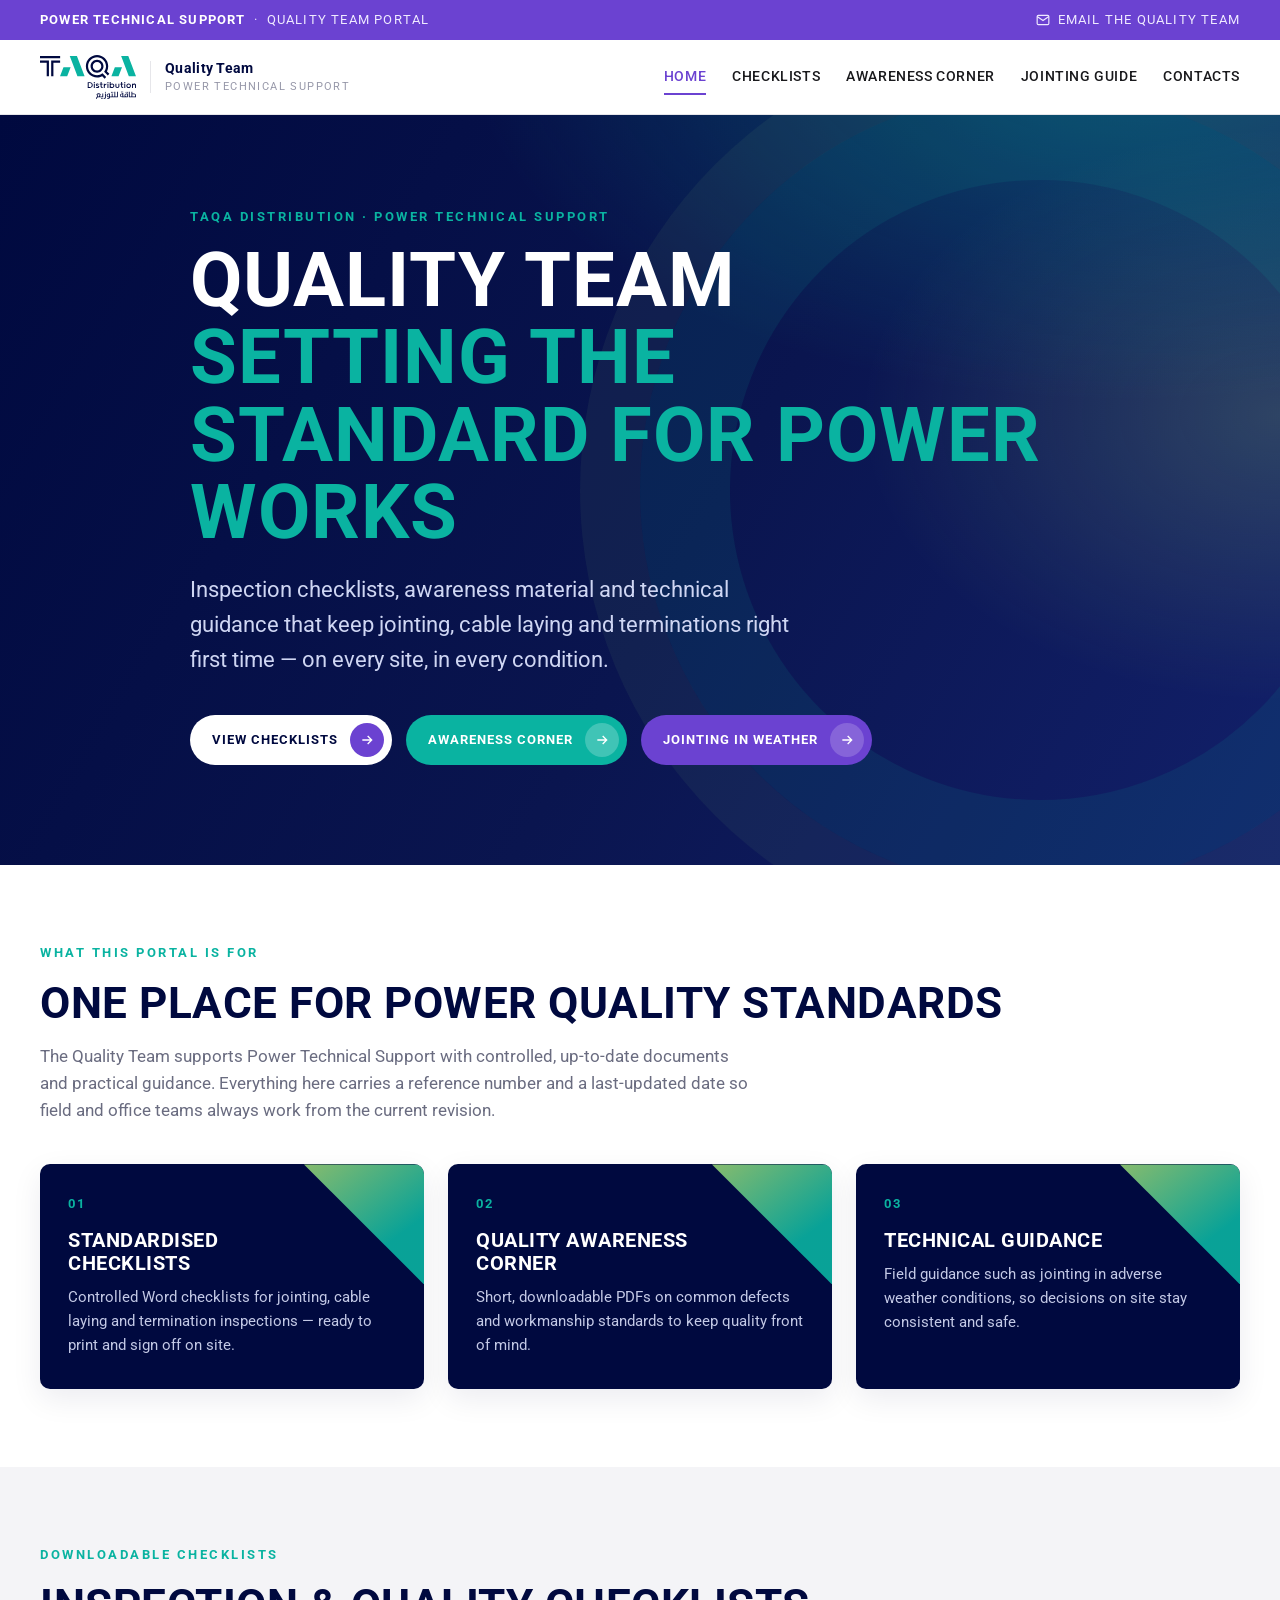
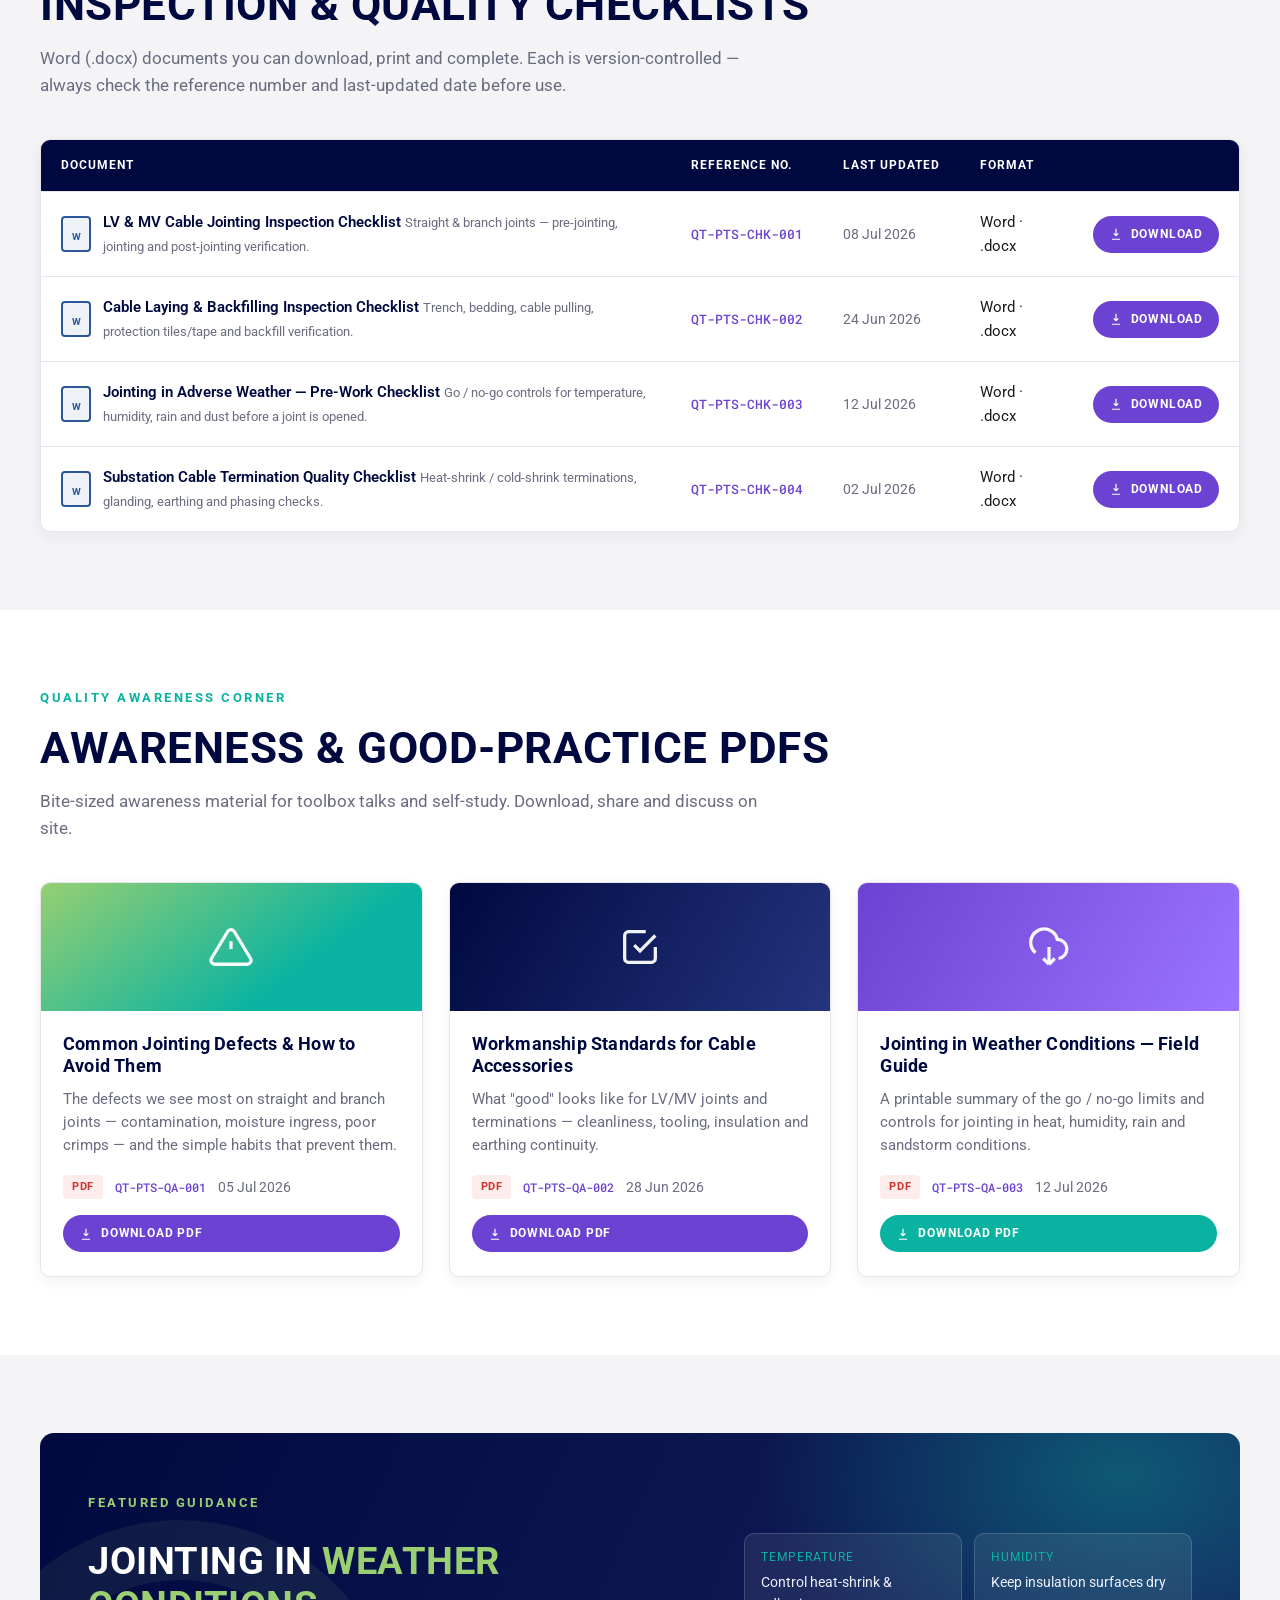
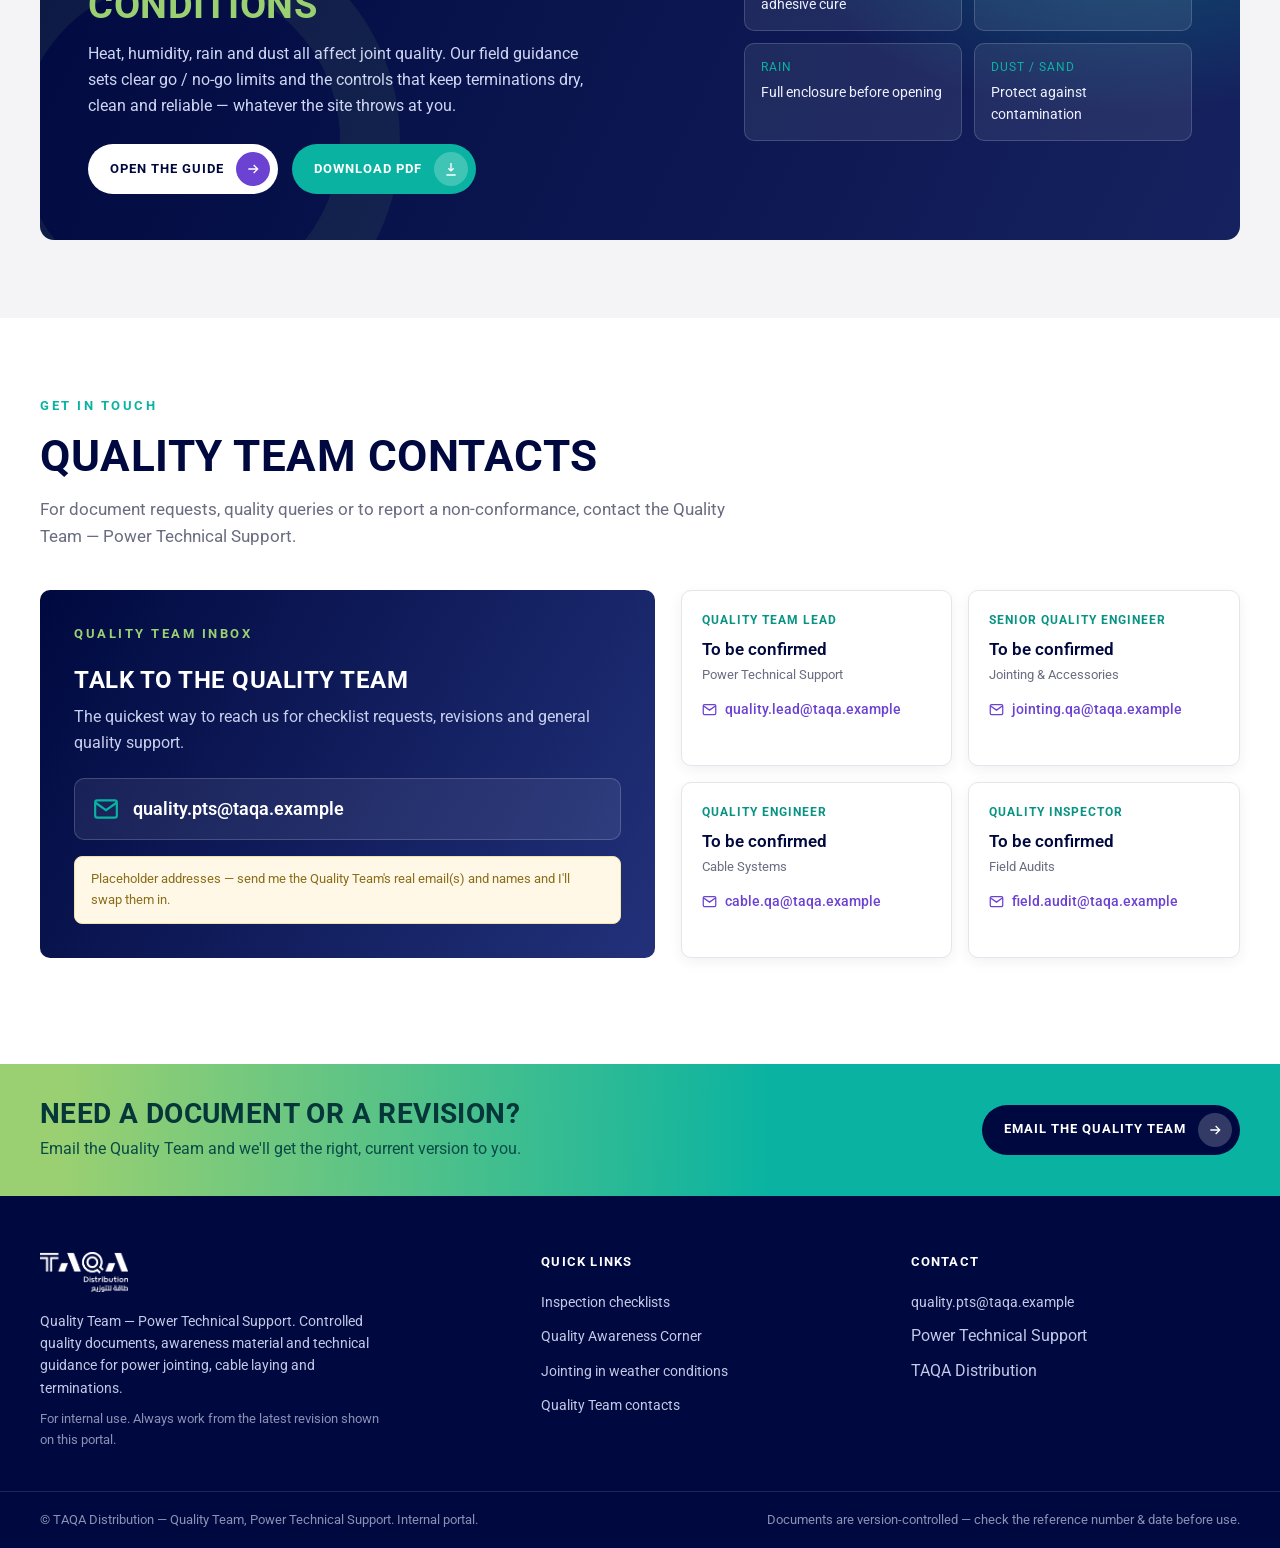
==== commit 58188010: "Repurpose site as Quality Team - Power Technical Support portal Replaces the TAQA Distribution clone" ====
--- a/index.html
+++ b/index.html
@@ -1,2 +1,325 @@
 <!DOCTYPE html>
-<html dir="ltr" lang="en-us"><head><meta charset="utf-8"><meta name="viewport" content="width=device-width, initial-scale=1"><meta name="viewport" content="width=device-width, initial-scale=1"><link rel="stylesheet" href="_next/static/css/0923501b4df894e9.css" data-precedence="next"><link rel="stylesheet" href="_next/static/css/7f3cb1ef3de18333.css" data-precedence="next"><link rel="stylesheet" href="_next/static/css/d86bdc3bec832a28.css" data-precedence="next"><link rel="stylesheet" href="_next/static/css/51f102d9ddac434c.css" data-precedence="next"><link rel="stylesheet" href="_next/static/css/196dd40368e8e5ba.css" data-precedence="next"><link rel="stylesheet" href="_next/static/css/81203fae9b09a1bd.css" data-precedence="next"><link rel="stylesheet" href="_next/static/css/8cacdd3dc7696327.css" data-precedence="next"><link rel="stylesheet" href="_next/static/css/f50340ab9f9fb89d.css" data-precedence="next"><link rel="stylesheet" href="_next/static/css/2238e85c25a0474f.css" data-precedence="next"><link rel="stylesheet" href="_next/static/css/795742e266f61e9c.css" data-precedence="next"><title>TAQA Distribution</title><meta name="description" content="Energy application"><link rel="icon" href="favicon.ico" type="image/x-icon" sizes="256x256"><link id="google-fonts-link" rel="stylesheet" href="https://fonts.googleapis.com/css2?family=Badeen+Display&amp;family=Cairo:wght@200..1000&amp;family=Metrophobic&amp;family=Open+Sans:ital,wght@0,300..800;1,300..800&amp;family=Pacifico&amp;family=Roboto:ital,wght@0,100..900;1,100..900&amp;family=Tajawal:wght@200;300;400;500;700;800;900&amp;display=swap"></head><body class="__variable_92e023 __variable_7d0f99 __variable_954281 __variable_181680 __variable_5c28fa __variable_eef37c __variable_c8ead9 __variable_650bd4 __variable_351eb4" data-aos-easing="ease" data-aos-duration="800" data-aos-delay="0" data-cursor="auto" style="cursor: auto;"><next-route-announcer style="position: absolute;"></next-route-announcer><div dir="ltr" data-cursor="auto" style="cursor: auto;"><div id="modalRoot" data-cursor="auto" style="cursor: auto;"></div><div style="--theme-color: #6B42D1; --theme-secondary-color: #0AB3A1; --color-blue: #00093F; --color-green: #0AB3A1; --color-purple: #6B42D1; --color-font-black: #1a1a1d; --color-grey-75: #717288; --color-grey-50: #9798A9; --color-grey-25: #D3D3D3; --color-grey-10: #FAFAFA; --color-dBlue-25: #80849F; --color-dBlue-50: #40476F; cursor: auto;" data-cursor="auto"><a href="#main-content" class="sr-only focus:not-sr-only focus:absolute focus:top-0 focus:left-0 focus:bg-white focus:text-black focus:p-2 focus:z-50" tabindex="0" data-cursor="pointer" style="cursor: pointer;">Skip to Main Content</a><header class="header_header__9OzUC" style="background-color: rgb(107, 66, 209);"><nav class="header_navigationbar__SYK7y"><li class="header_outagesTab__zSY6h" data-cursor="auto" style="cursor: auto;"><button type="button" class="header_outages__lvCdO" aria-label="OUTAGES AND MAINTENANCE" data-cursor="pointer" style="cursor: pointer;">OUTAGES AND MAINTENANCE</button></li><ul class="header_navigationlist__kVV0P"><li class="header_navigationitem__OXWBs " style="display: flex; justify-content: center; align-items: center; height: 100%; width: 150px; cursor: pointer;" data-cursor="pointer"><a href="/addc/en-us/residential/overview" data-cursor="pointer" style="cursor: pointer;"><p class="typography_typography__Gz0LW typography_typography--variant-cta___aO3l typography_md__gevYz" data-cursor="pointer" style="cursor: pointer;">RESIDENTIAL</p></a></li><li class="header_navigationitem__OXWBs header_activeLink__Bjl77" style="display: flex; justify-content: center; align-items: center; height: 100%; width: 150px; cursor: pointer;" data-cursor="pointer"><a href="/addc/en-us/business/overview" data-cursor="pointer" style="cursor: pointer;"><p class="typography_typography__Gz0LW typography_typography--variant-cta___aO3l typography_md__gevYz" data-cursor="pointer" style="cursor: pointer;">BUSINESS</p></a></li><li class="header_navigationitem__OXWBs " style="display: flex; justify-content: center; align-items: center; height: 100%; width: 150px; cursor: pointer;" data-cursor="pointer"><a href="/addc/en-us/partners/overview" data-cursor="pointer" style="cursor: pointer;"><p class="typography_typography__Gz0LW typography_typography--variant-cta___aO3l typography_md__gevYz" data-cursor="pointer" style="cursor: pointer;">PARTNERS</p></a></li><li class="header_navigationitem__OXWBs " style="display: flex; justify-content: center; align-items: center; height: 100%; width: 150px; cursor: pointer;" data-cursor="pointer"><a href="https://www.taqa.com/" data-cursor="pointer" style="cursor: pointer;"><p class="typography_typography__Gz0LW typography_typography--variant-cta___aO3l typography_md__gevYz" data-cursor="pointer" style="cursor: pointer;">TAQA GROUP</p></a></li><li class="header_navigationitem__OXWBs " style="display: flex; justify-content: center; align-items: center; height: 100%; width: 90px; cursor: pointer;" data-cursor="pointer"><a href="#" class="header_fontDiffArabic__1PRfP" aria-label="انتقل إلى الموقع العربي" tabindex="0" role="button" data-cursor="pointer" style="cursor: pointer;">عربي</a></li><li class="header_searchIcon__b0fEz" data-cursor="pointer" style="cursor: pointer;"><a href="#" aria-label="open search" tabindex="0" role="button" data-cursor="pointer" style="cursor: pointer;"><img alt="search" loading="lazy" width="22" height="22" decoding="async" data-nimg="1" src="_next/static/media/searchIcon.e2f4cdb2.png" style="color: transparent; cursor: pointer;" data-cursor="pointer"></a></li></ul></nav></header><div class="primaryNavigation_container__NM_X7" style="--theme-color: #6B42D1; --theme-secondary-color: #0AB3A1; --color-blue: #00093F; --color-green: #0AB3A1; --color-purple: #6B42D1; --color-font-black: #1a1a1d; --color-grey-75: #717288; --color-grey-50: #9798A9; --color-grey-25: #D3D3D3; --color-grey-10: #FAFAFA; --color-dBlue-25: #80849F; --color-dBlue-50: #40476F; cursor: auto;" data-cursor="auto"><div class="primaryNavigation_mainContainer__plcF8" data-cursor="auto" style="cursor: auto;"><div class="primaryNavigation_primarynavigation__z00M9" data-cursor="auto" style="cursor: auto;"><div class="primaryNavigation_logosection__73SaN" data-cursor="auto" style="cursor: auto;"><a target="_self" aria-label="Navigate to home page" tabindex="0" style="cursor: pointer;" data-cursor="pointer"><img alt="TAQA Distribution Logo" loading="eager" width="140" height="64" decoding="async" data-nimg="1" src="assets/images/mainLogo.svg" style="color: transparent; cursor: pointer;" data-cursor="pointer"></a></div><nav class="primaryNavigation_navigationlinks__SVbwq " style="color: rgb(26, 26, 29);"><ul class="primaryNavigation_mobileList__yIOrT" style="height: auto; display: flex; gap: 0px;"><li style="background-color: rgb(107, 66, 209); color: white; justify-content: flex-start; cursor: pointer;" data-cursor="pointer"><p class="typography_typography__Gz0LW typography_typography--variant-cta___aO3l typography_md__gevYz" data-cursor="pointer" style="cursor: pointer;">OUTAGES AND MAINTENANCE</p></li><li style="border-bottom: 1px solid rgb(211, 211, 211); width: 100%; cursor: auto;" data-cursor="auto"><button class="button_btn__Z6GSi button_btn-primary__Ks5hk button_btn-sm__BV9B2 primaryNavigation_loginButton__5_kzq" data-cursor="pointer" style="cursor: pointer;"><span data-cursor="pointer" style="cursor: pointer;">LOGIN</span></button></li></ul><ul class="primaryNavigation_dropdownList__JvUXa"><li class="primaryNavigation_mobileLinks__NkwQc primaryNavigation_activeLink__rHDPD" style="cursor: pointer; border-bottom: 4px solid rgb(107, 66, 209);" data-cursor="pointer"><a href="/addc/en-us/business/overview" role="menuitem" style="color: rgb(107, 66, 209); cursor: pointer;" data-cursor="pointer"><p class="typography_typography__Gz0LW typography_typography--variant-cta___aO3l typography_md__gevYz" data-cursor="pointer" style="cursor: pointer;">OVERVIEW</p></a></li><li class="primaryNavigation_mobileLinks__NkwQc " style="cursor: pointer;" data-cursor="pointer"><div class="primaryNavigation_dropdownText__yBdL_" data-cursor="pointer" style="cursor: pointer;"><a href="#help-and-support" role="menuitem" style="color: inherit; cursor: pointer;" data-cursor="pointer"><p class="typography_typography__Gz0LW typography_typography--variant-cta___aO3l typography_md__gevYz" data-cursor="pointer" style="cursor: pointer;">HELP &amp; SUPPORT</p></a><img alt="Expand" tabindex="-1" loading="lazy" width="12" height="12" decoding="async" data-nimg="1" class="primaryNavigation_dropdownindicator__DXLe_" src="_next/static/media/ArrowDownBlack.e567664b.png" style="color: transparent; cursor: pointer;" data-cursor="pointer"></div></li><li class="primaryNavigation_mobileLinks__NkwQc " style="cursor: pointer;" data-cursor="pointer"><div class="primaryNavigation_dropdownText__yBdL_" data-cursor="pointer" style="cursor: pointer;"><a href="#locations" role="menuitem" style="color: inherit; cursor: pointer;" data-cursor="pointer"><p class="typography_typography__Gz0LW typography_typography--variant-cta___aO3l typography_md__gevYz" data-cursor="pointer" style="cursor: pointer;">LOCATIONS</p></a><img alt="Expand" tabindex="-1" loading="lazy" width="12" height="12" decoding="async" data-nimg="1" class="primaryNavigation_dropdownindicator__DXLe_" src="_next/static/media/ArrowDownBlack.e567664b.png" style="color: transparent; cursor: pointer;" data-cursor="pointer"></div></li><li data-cursor="auto" style="cursor: auto;"><button class="button_btn__Z6GSi button_btn-primary__Ks5hk button_btn-md__i0B7v primaryNavigation_loginDesktop__fif9s" data-cursor="pointer" style="cursor: pointer;"><span data-cursor="pointer" style="cursor: pointer;">LOGIN</span></button></li></ul></nav></div><div data-cursor="auto" style="cursor: auto;"><div class="dropdown_dropdown__4_Gn0 " data-cursor="auto" style="cursor: auto;"><div class="dropdown_dropdownContent__AgVEG" data-cursor="auto" style="cursor: auto;"><div style="background-color: white; color: rgb(26, 26, 29); cursor: auto;" data-cursor="auto"><div class="quickLinkGroup_container__01CrW" data-cursor="auto" style="cursor: auto;"><p class="typography_typography__Gz0LW typography_typography--variant-body2__JjYX3" tabindex="0" aria-label="Select a category for support" data-cursor="auto" style="cursor: auto;">Select a category for support</p><div class="quickLinkGroup_defaultQuickLinksContainer__ILvnL" data-cursor="auto" style="cursor: auto;"><a class="quickLink_quickLink__7I3FU" href="/addc/en-us/business/help-and-support/extension-and-connection-of-electricity-services" data-cursor="pointer" style="cursor: pointer;"><div class="quickLink_icon__UPQkQ" data-cursor="pointer" style="cursor: pointer;"><svg xmlns="http://www.w3.org/2000/svg" fill="none" viewBox="0 0 42 42"><path fill="#0AB3A1" fill-rule="evenodd" d="M5.8 21c0-8.395 6.805-15.2 15.2-15.2S36.2 12.605 36.2 21A15.2 15.2 0 0 1 21 36.2c-8.395 0-15.2-6.805-15.2-15.2m27.08 11.88A16.8 16.8 0 0 1 21 37.8c-9.278 0-16.8-7.522-16.8-16.8S11.722 4.2 21 4.2 37.8 11.722 37.8 21a16.8 16.8 0 0 1-4.92 11.88M20.63 15.972A.47.47 0 0 1 21 15.8c.157 0 .292.07.371.173l.632-.491-.631.492 2.999 3.846a3.83 3.83 0 0 1 .392 4.158c-.704 1.348-2.154 2.22-3.762 2.222-1.61-.002-3.06-.873-3.763-2.221a3.83 3.83 0 0 1 .39-4.158zM21 14.2c.634 0 1.242.286 1.634.79l2.998 3.846a5.43 5.43 0 0 1 .55 5.882c-.991 1.899-3.001 3.08-5.18 3.082L21 27v.8c-2.18-.002-4.19-1.182-5.182-3.081a5.43 5.43 0 0 1 .548-5.883l3-3.845c.393-.505 1-.791 1.634-.791" clip-rule="evenodd"></path></svg></div><span data-cursor="pointer" style="cursor: pointer;"><p class="typography_typography__Gz0LW typography_typography--variant-body6__9yzE6 typography_bold__wXY1S" aria-label="Extension and connection of electricity services" data-cursor="pointer" style="cursor: pointer;">Extension and connection of electricity services</p></span></a><a class="quickLink_quickLink__7I3FU" href="/addc/en-us/business/help-and-support/transfer-and-removal-of-electricity-services" data-cursor="pointer" style="cursor: pointer;"><div class="quickLink_icon__UPQkQ" data-cursor="pointer" style="cursor: pointer;"><svg xmlns="http://www.w3.org/2000/svg" fill="none" viewBox="0 0 42 42"><path fill="#0AB3A1" fill-rule="evenodd" d="M33.465 10.108a16.527 16.527 0 0 0-28.75 13.796.8.8 0 1 0 1.574-.29 14.925 14.925 0 0 1 25.905-12.53h-1.43a.8.8 0 1 0 0 1.6h3.501a.8.8 0 0 0 .8-.8V8.383a.8.8 0 0 0-1.6 0zM7.738 29.316a.8.8 0 0 0-.8.8v3.502a.8.8 0 0 0 1.6 0v-1.723a16.527 16.527 0 0 0 28.749-13.799.8.8 0 0 0-1.574.29 14.925 14.925 0 0 1-25.905 12.53h1.432a.8.8 0 1 0 0-1.6H7.738" clip-rule="evenodd"></path><path fill="#0AB3A1" fill-rule="evenodd" d="m21.515 15.062-4.63 6.895h3.799a.8.8 0 0 1 .8.8v4.18l4.63-6.894h-3.8a.8.8 0 0 1-.8-.8zm-1.12-1.203a1.48 1.48 0 0 1 1.675-.59 1.5 1.5 0 0 1 1.044 1.431v3.743h3.198c.559 0 1.064.316 1.318.806.253.488.22 1.078-.087 1.536m0 0-4.94 7.356a1.48 1.48 0 0 1-1.675.59 1.5 1.5 0 0 1-1.044-1.431v-3.743h-3.197c-.56 0-1.065-.315-1.319-.805a1.51 1.51 0 0 1 .087-1.537l4.94-7.356" clip-rule="evenodd"></path></svg></div><span data-cursor="pointer" style="cursor: pointer;"><p class="typography_typography__Gz0LW typography_typography--variant-body6__9yzE6 typography_bold__wXY1S" aria-label="Transfer and removal of electricity services" data-cursor="pointer" style="cursor: pointer;">Transfer and removal of electricity services</p></span></a><a class="quickLink_quickLink__7I3FU" href="/addc/en-us/business/help-and-support/account-management-and-bills" data-cursor="pointer" style="cursor: pointer;"><div class="quickLink_icon__UPQkQ" data-cursor="pointer" style="cursor: pointer;"><svg xmlns="http://www.w3.org/2000/svg" fill="none" viewBox="0 0 42 42"><path fill="#0AB3A1" fill-rule="evenodd" d="M12.813 7.343C10.806 7.343 9.2 8.993 9.2 11v20.718c0 .836.464 1.608 1.212 1.989l1.392.71.363-.712-.363.713c.62.317 1.354.32 1.977.006l1.85-.929 1.806.922c.623.318 1.358.32 1.982.003l1.831-.925 1.831.925c.625.316 1.36.315 1.983-.003l1.806-.922 1.85.93c.623.312 1.356.31 1.977-.007l-.364-.713.364.713 1.392-.711a2.23 2.23 0 0 0 1.211-1.989V11c0-2.008-1.605-3.657-3.612-3.657zM10.8 11c0-1.148.913-2.057 2.013-2.057h16.875c1.1 0 2.012.91 2.012 2.057v20.718c0 .244-.135.46-.338.564l-1.392.71a.59.59 0 0 1-.532.002l-2.212-1.11a.8.8 0 0 0-.722.002l-2.167 1.106a.59.59 0 0 1-.534 0l-2.192-1.108a.8.8 0 0 0-.722 0l-2.192 1.109.361.713-.36-.713a.59.59 0 0 1-.534-.001l-2.167-1.106a.8.8 0 0 0-.723-.002l-2.21 1.11a.59.59 0 0 1-.533-.001l-1.392-.711a.63.63 0 0 1-.339-.564zm4.825 3.575a.8.8 0 0 0 0 1.6h11.25a.8.8 0 0 0 0-1.6zm-.8 5.621a.8.8 0 0 1 .8-.8h11.25a.8.8 0 0 1 0 1.6h-11.25a.8.8 0 0 1-.8-.8m.8 4.022a.8.8 0 0 0 0 1.6h11.25a.8.8 0 1 0 0-1.6z" clip-rule="evenodd"></path></svg></div><span data-cursor="pointer" style="cursor: pointer;"><p class="typography_typography__Gz0LW typography_typography--variant-body6__9yzE6 typography_bold__wXY1S" aria-label="Account management and bills" data-cursor="pointer" style="cursor: pointer;">Account management and bills</p></span></a><a class="quickLink_quickLink__7I3FU" href="/addc/en-us/business/help-and-support/customer-care" data-cursor="pointer" style="cursor: pointer;"><div class="quickLink_icon__UPQkQ" data-cursor="pointer" style="cursor: pointer;"><svg xmlns="http://www.w3.org/2000/svg" id="customerCare_svg__Layer_1" data-name="Layer 1" viewBox="0 0 42 43" style="--default-color: #1a1a1d; --hover-color: var(--theme-color);"><defs><clipPath id="customerCare_svg__clippath"><path d="M6 6.5h32v32H6z" style="fill: none; stroke-width: 0;"></path></clipPath><style>.customerCare_svg__cls-3{stroke-width:0;fill:currentColor}</style></defs><g style="clip-path: url(&quot;#customerCare_svg__clippath&quot;);"><path d="M23.7 38.5c-.3 0-.7 0-1.1-.1-3.7-.8-7.4-2.9-10.5-5.9-3.2-3.3-5.3-7-5.9-10.5-.2-1.6.3-3.2 1.3-4.3l.8-.8c1.3-1.3 3.4-1.3 4.7 0l1.5 1.5c.5.4.8 1.1.8 1.8 0 .8-.3 1.5-.9 2.2l-1 1c.7 1.6 1.7 3.2 3.1 4.6 1.6 1.6 3.1 2.6 4.5 3.2l1.1-1.1c1.2-1 2.8-1 3.8 0l1.5 1.5c1.3 1.3 1.3 3.4 0 4.7l-.8.8c-.8.9-2 1.4-3.3 1.4Zm-13-21.1c-.4 0-.9.2-1.2.5l-.8.8c-.7.7-1 1.8-.9 2.9.6 3.2 2.5 6.6 5.5 9.7 2.8 2.8 6.3 4.8 9.7 5.5 1.1.2 2.2 0 2.8-.9l.8-.8c.7-.7.7-1.8 0-2.5l-1.5-1.5c-.4-.4-1.1-.4-1.6 0l-1.1 1.1c-.6.6-1.3.7-1.9.3-1.6-.7-3.2-1.8-5-3.4h-.1V29c-1.6-1.6-2.7-3.3-3.5-5.1-.3-.7 0-1.4.4-1.9l1-1c.3-.3.5-.7.5-1q0-.45-.3-.6L12 17.9c-.3-.3-.8-.5-1.2-.5ZM28.5 24.7H28c-1.2 0-1.9-.1-2.2-.3-.4-.2-.6-.6-.4-1s.6-.6 1-.4c0 0 .4 0 1.7.1 2.2.1 4.3-.6 5.9-2.2 1.5-1.4 2.3-3.3 2.3-5.3s.3-.8.8-.8.8.3.8.8c0 2.4-1 4.7-2.8 6.4s-4 2.6-6.5 2.6ZM22.6 23c-.1 0-.3 0-.4-.1-2.5-1.7-3.9-4.3-3.9-7.1s.3-.8.8-.8.8.3.8.8c0 2.3 1.2 4.5 3.3 5.9.3.2.4.7.2 1-.1.2-.4.3-.6.3Z" class="customerCare_svg__cls-3 customerCare_svg__hover-fill"></path><path d="M22.6 26.2c-.4 0-.8-.3-.8-.8v-3.2c0-.4.3-.8.8-.8s.8.3.8.8v3.2c0 .4-.3.8-.8.8M37 16.5c-.4 0-.8-.3-.8-.8 0-4.2-3.6-7.5-8.2-7.5s-8.2 3.3-8.2 7.5-.3.8-.8.8-.8-.3-.8-.8c0-4.9 4.4-9 9.8-9s9.8 3.9 9.8 9-.3.8-.8.8" class="customerCare_svg__cls-3 customerCare_svg__hover-fill"></path><path d="M22.6 26.2c-.3 0-.5-.1-.7-.4-.2-.4 0-.8.3-1l3.5-1.8c.4-.2.8 0 1 .3.2.4 0 .8-.3 1l-3.5 1.8h-.3Z" class="customerCare_svg__cls-3 customerCare_svg__hover-fill"></path><rect width="1.9" height="1.9" x="27" y="15" class="customerCare_svg__cls-3 customerCare_svg__hover-fill" rx="0.8" ry="0.8"></rect><rect width="1.9" height="1.9" x="31" y="15" class="customerCare_svg__cls-3 customerCare_svg__hover-fill" rx="0.8" ry="0.8"></rect><rect width="1.9" height="1.9" x="23" y="15" class="customerCare_svg__cls-3 customerCare_svg__hover-fill" rx="0.7" ry="0.7"></rect></g></svg></div><span data-cursor="pointer" style="cursor: pointer;"><p class="typography_typography__Gz0LW typography_typography--variant-body6__9yzE6 typography_bold__wXY1S" aria-label="Customer care" data-cursor="pointer" style="cursor: pointer;">Customer care</p></span></a><a class="quickLink_quickLink__7I3FU" href="/addc/en-us/business/help-and-support/connection-of-water-services" data-cursor="pointer" style="cursor: pointer;"><div class="quickLink_icon__UPQkQ" data-cursor="pointer" style="cursor: pointer;"><svg xmlns="http://www.w3.org/2000/svg" fill="none" viewBox="0 0 42 42"><g fill="#0AB3A1" fill-rule="evenodd" clip-rule="evenodd"><path d="m30.634 4.789-.01-.002h-2.187a3.087 3.087 0 0 0-3.087 3.088v1.75a3.087 3.087 0 0 0 3.087 3.087h2.188a.02.02 0 0 0 .017-.007l.006-.008.002-.01V4.812a.02.02 0 0 0-.008-.017zm1.716.023c0-.952-.773-1.725-1.725-1.725h-2.188a4.787 4.787 0 0 0-4.787 4.788v1.75a4.787 4.787 0 0 0 4.787 4.787h2.188c.952 0 1.725-.772 1.725-1.725z"></path><path d="M30.65 11.375c0-.47.38-.85.85-.85H35a.85.85 0 0 1 0 1.7h-3.5a.85.85 0 0 1-.85-.85M30.65 6.125c0-.47.38-.85.85-.85H35a.85.85 0 0 1 0 1.7h-3.5a.85.85 0 0 1-.85-.85M21 17.475a.9.9 0 0 0-.675.305l-2.64 2.997a4.35 4.35 0 0 0 0 5.75 4.417 4.417 0 0 0 6.63 0 4.35 4.35 0 0 0 0-5.75l.638-.561-.638.561-2.64-2.997a.9.9 0 0 0-.675-.305m-1.951-.818a2.6 2.6 0 0 1 3.903 0l2.639 2.997a6.05 6.05 0 0 1 0 7.997l-.638-.562.638.562a6.116 6.116 0 0 1-9.181 0 6.05 6.05 0 0 1 0-7.997m0 0 2.639-2.997"></path><path d="M6.15 22.75C6.15 14.549 12.8 7.9 21 7.9h3.5a.85.85 0 0 1 0 1.7H21c-7.262 0-13.15 5.887-13.15 13.15 0 7.262 5.888 13.15 13.15 13.15a13.15 13.15 0 0 0 13.15-13.15h1.7A14.85 14.85 0 0 1 21 37.6C12.8 37.6 6.15 30.95 6.15 22.75"></path></g></svg></div><span data-cursor="pointer" style="cursor: pointer;"><p class="typography_typography__Gz0LW typography_typography--variant-body6__9yzE6 typography_bold__wXY1S" aria-label="Connection of water services" data-cursor="pointer" style="cursor: pointer;">Connection of water services</p></span></a><a class="quickLink_quickLink__7I3FU" href="/addc/en-us/business/help-and-support/certificates" data-cursor="pointer" style="cursor: pointer;"><div class="quickLink_icon__UPQkQ" data-cursor="pointer" style="cursor: pointer;"><svg xmlns="http://www.w3.org/2000/svg" fill="none" viewBox="0 0 42 42"><g fill="#0AB3A1" fill-rule="evenodd" clip-rule="evenodd"><path d="M28.955 10.045c-4.393-4.393-11.516-4.393-15.91 0l-.53-.53.53.53c-4.393 4.393-4.393 11.516 0 15.91 4.393 4.393 11.516 4.393 15.91 0 4.393-4.393 4.393-11.516 0-15.91m1.06-1.06c4.98 4.979 4.98 13.051 0 18.03-4.979 4.98-13.051 4.98-18.03 0-4.98-4.979-4.98-13.051 0-18.03 4.979-4.98 13.051-4.98 18.03 0"></path><path d="M14 27.25a.75.75 0 0 1 .75.75v9.804l5.924-2.864a.75.75 0 0 1 .652 0l5.924 2.864V28a.75.75 0 0 1 1.5 0v11a.75.75 0 0 1-1.076.675L21 36.45l-6.674 3.226A.75.75 0 0 1 13.25 39V28a.75.75 0 0 1 .75-.75M21 14.927l-.788 1.658a.75.75 0 0 1-.565.42l-1.819.274 1.335 1.35a.75.75 0 0 1 .207.65l-.31 1.868 1.581-.861a.75.75 0 0 1 .718 0l1.58.862-.309-1.87a.75.75 0 0 1 .207-.65l1.335-1.35-1.82-.273a.75.75 0 0 1-.565-.42zm-1.244-.877c.224-.474.698-.8 1.244-.8a1.38 1.38 0 0 1 1.245.802l.726 1.529 1.595.24h.001c.543.082.967.477 1.12.98.152.5.025 1.055-.35 1.433l-1.165 1.177.278 1.681v.002a1.43 1.43 0 0 1-.529 1.37 1.35 1.35 0 0 1-1.485.118h-.001L21 21.798l-1.435.782h-.002a1.35 1.35 0 0 1-1.485-.117 1.44 1.44 0 0 1-.529-1.372l.278-1.68-1.163-1.178h-.001a1.44 1.44 0 0 1-.35-1.433 1.39 1.39 0 0 1 1.121-.98l1.595-.24z"></path></g></svg></div><span data-cursor="pointer" style="cursor: pointer;"><p class="typography_typography__Gz0LW typography_typography--variant-body6__9yzE6 typography_bold__wXY1S" aria-label="Certificates" data-cursor="pointer" style="cursor: pointer;">Certificates</p></span></a><a class="quickLink_quickLink__7I3FU" href="/addc/en-us/business/help-and-support/shifting-and-removal-of-water-services" data-cursor="pointer" style="cursor: pointer;"><div class="quickLink_icon__UPQkQ" data-cursor="pointer" style="cursor: pointer;"><svg xmlns="http://www.w3.org/2000/svg" fill="none" viewBox="0 0 42 42"><g fill="#0AB3A1" fill-rule="evenodd" clip-rule="evenodd"><path d="M31 8.5a.75.75 0 0 1 .75-.75h3.5a.75.75 0 0 1 0 1.5h-3.5A.75.75 0 0 1 31 8.5"></path><path d="M33.253 2.5a6.25 6.25 0 1 0 0 12.502 6.25 6.25 0 0 0 0-12.502m0 14.002a7.75 7.75 0 0 0 7.75-7.75 7.75 7.75 0 1 0-7.75 7.75"></path><path d="M7.211 12.992a15.67 15.67 0 0 1 19.363-5.335.75.75 0 1 1-.62 1.366 14.167 14.167 0 1 0 7.029 7.029.75.75 0 0 1 1.365-.621 15.667 15.667 0 1 1-27.137-2.439"></path><path d="M20.127 16.307a.51.51 0 0 0-.41.206l-3.03 4.053a4.303 4.303 0 0 0 3.44 6.881 4.303 4.303 0 0 0 3.439-6.88l-3.028-4.053a.51.51 0 0 0-.411-.207m1.613-.69a2.012 2.012 0 0 0-3.226 0l-3.029 4.05a5.804 5.804 0 0 0 4.641 9.28l.001-.75v.75a5.803 5.803 0 0 0 4.64-9.28z"></path></g></svg></div><span data-cursor="pointer" style="cursor: pointer;"><p class="typography_typography__Gz0LW typography_typography--variant-body6__9yzE6 typography_bold__wXY1S" aria-label="Shifting and removal of water services" data-cursor="pointer" style="cursor: pointer;">Shifting and removal of water services</p></span></a><a class="quickLink_quickLink__7I3FU" href="/addc/en-us/business/help-and-support/registration-of-water-tankers" data-cursor="pointer" style="cursor: pointer;"><div class="quickLink_icon__UPQkQ" data-cursor="pointer" style="cursor: pointer;"><svg xmlns="http://www.w3.org/2000/svg" fill="none" viewBox="0 0 42 42"><g fill="#0AB3A1" fill-rule="evenodd" clip-rule="evenodd"><path d="M13.797 32.24a.8.8 0 0 1 .8-.8h13.407a.8.8 0 0 1 0 1.6H14.597a.8.8 0 0 1-.8-.8M30.705 15.748a.8.8 0 0 1 .8-.8h6.127a.8.8 0 1 1 0 1.6h-5.327v5.327c0 .042.034.076.075.076h6.128a.8.8 0 1 1 0 1.6H32.38c-.925 0-1.675-.75-1.675-1.676z"></path><path d="m31.912 31.086.003.002a1.826 1.826 0 1 1-2.583 0m3.714-1.131a3.426 3.426 0 1 1-4.845 4.845 3.426 3.426 0 0 1 4.845-4.845m-3.714 1.131a1.826 1.826 0 0 1 2.58-.002zM7.41 31.088a1.826 1.826 0 1 1-2.581 0m3.71-1.135q0 .003.003.004a3.426 3.426 0 1 1-.004-.004M7.41 31.088a1.825 1.825 0 0 0-2.582 0"></path><path d="M12.967 31.088a1.826 1.826 0 1 1-2.582 0m3.71-1.135.004.004a3.426 3.426 0 1 1-.004-.004m-1.128 1.135a1.825 1.825 0 0 0-2.582 0M32.843 9.696c1.629 0 3.118.92 3.847 2.377l2.165 4.328c.298.598.454 1.256.454 1.924V30.63a2.55 2.55 0 0 1-2.55 2.55h-3.51a.8.8 0 0 1 0-1.6h3.51a.95.95 0 0 0 .95-.95V18.325a2.7 2.7 0 0 0-.285-1.208l-2.165-4.328a2.7 2.7 0 0 0-2.416-1.493l-9.044.004V25a.8.8 0 0 1-.8.8h-9.498a.8.8 0 1 1 0-1.6H22.2V10.5a.8.8 0 0 1 .8-.8z"></path><path d="M14.5 10.8H3V9.2h11.5a8.3 8.3 0 1 1 0 16.6H3v-1.6h11.5a6.7 6.7 0 0 0 0-13.4"></path><path d="M12.225 13.781A1.57 1.57 0 0 0 11 13.2a1.57 1.57 0 0 0-1.226.58l-1.8 2.244a3.44 3.44 0 0 0-.363 3.808C8.27 21.056 9.59 21.799 11 21.8V21l.002.8c1.41-.002 2.73-.744 3.386-1.969a3.44 3.44 0 0 0-.363-3.807M11 20.2c-.862-.001-1.618-.455-1.978-1.125a1.84 1.84 0 0 1 .2-2.05L11 14.81l1.776 2.215c.483.602.555 1.39.201 2.05-.359.67-1.115 1.124-1.978 1.125"></path></g></svg></div><span data-cursor="pointer" style="cursor: pointer;"><p class="typography_typography__Gz0LW typography_typography--variant-body6__9yzE6 typography_bold__wXY1S" aria-label="Registration of water tankers" data-cursor="pointer" style="cursor: pointer;">Registration of water tankers</p></span></a><a class="quickLink_quickLink__7I3FU" href="/addc/en-us/business/help-and-support/ev-charging-tariff" data-cursor="pointer" style="cursor: pointer;"><div class="quickLink_icon__UPQkQ" data-cursor="pointer" style="cursor: pointer;"><svg xmlns="http://www.w3.org/2000/svg" fill="none" viewBox="0 0 42 42"><g fill="#0AB3A1" fill-rule="evenodd" clip-rule="evenodd"><path d="M4.5 21.5C4.5 12.387 11.887 5 21 5s16.5 7.387 16.5 16.5S30.113 38 21 38 4.5 30.613 4.5 21.5M21 6.5c-8.284 0-15 6.716-15 15s6.716 15 15 15 15-6.716 15-15-6.716-15-15-15"></path><path d="M24.5 13.75a.75.75 0 0 1 .75.75v4.375a.75.75 0 0 1-1.5 0V14.5a.75.75 0 0 1 .75-.75M17.5 13.75a.75.75 0 0 1 .75.75v4.375a.75.75 0 0 1-1.5 0V14.5a.75.75 0 0 1 .75-.75M21 27.75a.75.75 0 0 1 .75.75v8.75a.75.75 0 0 1-1.5 0V28.5a.75.75 0 0 1 .75-.75"></path><path d="M16.188 19.625a1 1 0 0 0-1 1v2.625a4.5 4.5 0 0 0 4.5 4.5h2.625a4.5 4.5 0 0 0 4.5-4.5v-2.625a1 1 0 0 0-1-1zm-2.5 1a2.5 2.5 0 0 1 2.5-2.5h9.625a2.5 2.5 0 0 1 2.5 2.5v2.625a6 6 0 0 1-6 6h-2.625a6 6 0 0 1-6-6z"></path></g></svg></div><span data-cursor="pointer" style="cursor: pointer;"><p class="typography_typography__Gz0LW typography_typography--variant-body6__9yzE6 typography_bold__wXY1S" aria-label="EV charging tariff" data-cursor="pointer" style="cursor: pointer;">EV charging tariff</p></span></a><a class="quickLink_quickLink__7I3FU" href="https://www.addc.ae/en-us/business/pages/theindustrialenergyefficiencyprogram.aspx/the-industrial-energy-efficiency-programme" data-cursor="pointer" style="cursor: pointer;"><div class="quickLink_icon__UPQkQ" data-cursor="pointer" style="cursor: pointer;"><svg xmlns="http://www.w3.org/2000/svg" width="42" height="42"><path d="M22.113 1.805c0 .187.02.25.04.148a.9.9 0 0 0-.005-.336c-.02-.082-.035.004-.035.188m-9.746 1.023a.64.64 0 0 0 .297 0c.078-.02.012-.035-.148-.035s-.227.016-.149.035m9.754.824c0 .371.016.512.031.317.02-.2.02-.5 0-.676-.015-.172-.03-.008-.03.36m-10.259-.208c0 .16.016.227.04.145a.7.7 0 0 0 0-.293c-.024-.082-.04-.016-.04.148m9.492 1.149a.8.8 0 0 0 .297 0c.078-.02.012-.04-.148-.04s-.227.02-.149.04m-8.46.867c.07.137.148.25.171.25s-.015-.113-.09-.25c-.07-.14-.148-.254-.171-.254s.02.113.09.254m1.574.21c0 .184.02.25.039.145a.9.9 0 0 0-.004-.336c-.02-.082-.035.004-.035.192m5.504.27c.148.019.394.019.543 0 .152-.02.027-.036-.274-.036-.297 0-.422.016-.27.035m1.68 0c.149.02.395.02.543 0 .153-.02.028-.035-.27-.035-.3 0-.425.016-.273.035m-6.64 3.008c-.172.117-.313.23-.313.254 0 .02.153-.062.336-.183.293-.196.395-.286.313-.286-.012 0-.16.098-.336.215m5.297.942c.378.015 1.003.015 1.382 0 .383-.016.07-.028-.691-.028-.762 0-1.074.012-.691.028M8.75 11.082c-.008.156-.078.367-.156.461-.145.172-.145.172.047 0 .148-.137.183-.246.156-.465l-.035-.285zm17.586.848c.273.277.516.504.539.504s-.184-.227-.457-.504c-.273-.278-.516-.504-.54-.504-.023 0 .18.226.458.504m7.367 0c0 .16.02.226.04.144a.7.7 0 0 0 0-.293c-.02-.082-.04-.015-.04.149m-3.621.37c.094.165.191.302.211.302.059 0-.215-.493-.305-.547-.047-.028-.004.082.094.246m.469.844c.125.253.238.445.258.425.039-.035-.387-.886-.442-.886-.023 0 .059.207.184.46m-15.516 1.45c0 .047.059.133.125.191.07.055.133.164.133.238.004.086.023.102.05.036.024-.059-.034-.204-.132-.329-.098-.12-.176-.183-.176-.136m5.735.922c.128.02.316.02.421 0 .102-.02-.003-.036-.234-.036-.23 0-.316.016-.187.036m-1.582.718-.247.274.274-.25c.254-.227.312-.297.246-.297-.016 0-.137.121-.273.273m-10.266.48c0 .165.02.231.039.15a.6.6 0 0 0 0-.294c-.02-.082-.04-.015-.04.145m4.048 1.137c0 .738.015 1.027.031.644s.016-.988 0-1.344c-.016-.355-.031-.043-.031.7m16.039-.801c0 .3.015.426.031.273a2.6 2.6 0 0 0 0-.547c-.016-.148-.031-.027-.031.274m-5.688.21c.067.31.117.376.114.16a.6.6 0 0 0-.086-.284c-.063-.094-.07-.059-.028.125m-14.468.758c-.004.414.011.593.03.398a6 6 0 0 0 0-.754c-.019-.223-.03-.062-.03.356m9.648-.13c0 .165.016.231.04.15a.7.7 0 0 0 0-.294c-.024-.082-.04-.016-.04.145m4.957.043c0 .183.02.25.04.144a.9.9 0 0 0-.005-.336c-.02-.078-.035.008-.035.192m9.66.125c0 .21.02.293.04.191.019-.105.019-.273 0-.379-.02-.105-.04-.02-.04.188m-4.11.714c0 .278.016.383.032.23a2.2 2.2 0 0 0 0-.503c-.02-.125-.035-.004-.031.273m-5.738.02c0 .047-.137.289-.301.539q-.3.45-.078.2c.27-.313.488-.716.425-.778-.027-.027-.046-.012-.046.039m12.957.168c.218.02.578.02.796 0 .22-.016.04-.031-.398-.031-.441 0-.621.015-.398.03m1.89 0c.2.02.5.02.672 0 .172-.019.012-.03-.36-.03-.37 0-.511.015-.312.03m-29.191.317c0 .184.015.25.039.149a.9.9 0 0 0-.004-.336c-.02-.082-.035.004-.035.187m10.308.336c.16.164.305.293.328.293s-.085-.129-.242-.293c-.156-.16-.304-.293-.328-.293-.023 0 .086.133.242.293m17.582.692c.407.015 1.051.015 1.43 0 .379-.016.047-.028-.738-.028-.79 0-1.098.016-.692.028m-15.964.082a.8.8 0 0 0 .296 0c.079-.024.012-.04-.148-.04s-.227.016-.148.04m-.168 1.261c.175.02.457.02.632 0 .172-.015.032-.03-.316-.03s-.488.015-.316.03m5.097.247c.098.144.176.296.176.332 0 .039-.16.242-.36.449l-.355.383.399-.375c.218-.207.398-.414.398-.461 0-.051-.098-.203-.215-.34l-.219-.254zm-9.297.914c.125.132.243.222.262.203.016-.02-.086-.13-.23-.242l-.262-.2zm10.223.691-.289.313.316-.29c.172-.156.313-.3.313-.312 0-.066-.07-.004-.34.289m-7.734.543c.039.234.05.246.078.078.015-.11-.004-.234-.047-.277-.047-.047-.059.031-.031.199m3.715 1.32c-.004.067-.09.219-.196.336l-.183.215.238-.223c.129-.12.215-.273.191-.336-.035-.09-.047-.09-.05.008m-3.266.301c.125.133.242.223.262.203s-.082-.129-.227-.238l-.262-.203zm10.644.188-.289.312.317-.289c.293-.27.351-.34.289-.34-.016 0-.156.145-.317.317m-17.886.398c.25.254.476.46.5.46.023 0-.164-.206-.414-.46-.254-.254-.477-.46-.5-.46s.164.206.414.46m8.187 2.563c0 1.593.012 2.246.024 1.449.015-.797.015-2.102 0-2.899-.012-.797-.024-.144-.024 1.45M8.25 26.293c0 .16.02.227.04.145a.6.6 0 0 0 0-.293c-.02-.082-.04-.016-.04.148m21.102.355-.247.274.274-.246c.254-.23.312-.301.246-.301-.016 0-.137.125-.273.273m-3.461 4.598c0 .164.02.23.039.149a.7.7 0 0 0 0-.293c-.02-.082-.04-.016-.04.144m-7.808 2.082c1.559.012 4.11.012 5.668 0 1.559-.016.285-.023-2.836-.023-3.117 0-4.39.008-2.832.023m8.875.238c.195.164.262.293.273.524l.012.308.035-.285c.028-.222-.015-.332-.195-.523-.129-.133-.266-.242-.309-.242-.039 0 .043.097.184.218m-12.309.325a.6.6 0 0 0-.015.273c.023.094.05.047.078-.125.047-.285.016-.355-.063-.148m4.188 2.375c1.191.015 3.137.015 4.328 0 1.188-.012.215-.024-2.164-.024s-3.352.012-2.164.024m8.23.609c0 .164.02.23.04.148a.6.6 0 0 0 0-.293c-.02-.082-.04-.015-.04.145m-8.18.82c1.169.012 3.06.012 4.2 0 1.14-.011.184-.023-2.129-.023-2.309 0-3.242.012-2.07.023m1.293 1.258c.453.016 1.187.016 1.64 0 .45-.012.082-.027-.82-.027s-1.27.015-.82.027" style="stroke: none; fill-rule: evenodd; fill: rgb(64, 64, 64); fill-opacity: 1;"></path><path d="M21.04.793c-.204.207-.208.223-.208 1.754 0 1.437.012 1.562.176 1.77.137.175.242.218.535.218.203 0 .402-.05.457-.113.129-.156.191-3.227.07-3.457-.226-.422-.703-.5-1.03-.172M12.015 3.02c-.168.312-.094.707.234 1.265.668 1.13 1.21 1.977 1.305 2.035.18.117.613.067.754-.09.293-.324.183-.8-.418-1.855-.84-1.473-.883-1.52-1.375-1.52-.325 0-.434.036-.5.165m17.964.28c-.199.153-1.671 2.716-1.671 2.907 0 .094.09.273.199.398.152.176.273.23.515.23.391 0 .415-.026 1.336-1.62.586-1.008.72-1.293.672-1.473-.11-.437-.718-.695-1.05-.441m-9.989 2.664c-1.828.14-3.597.652-5.008 1.45-.933.53-1.492.956-2.394 1.835-1.61 1.57-2.402 2.89-3.168 5.281-.797 2.492-.649 5.453.406 8.082.559 1.403.985 2.012 2.887 4.164a8.1 8.1 0 0 1 1.945 4.04c.2 1.14.188 1.203-.285 1.507-.703.453-1.07 1.266-.96 2.117.093.727.608 1.387 1.253 1.598l.266.09-.043.488c-.082.914.347 1.723 1.101 2.074.34.157.57.2 1.102.2h.676l.144.406c.309.871 1.023 1.547 1.98 1.871.434.145.676.172 1.262.145.867-.043 1.477-.286 2.063-.825.351-.328.89-1.222.89-1.484 0-.086.172-.113.715-.113.801 0 1.121-.098 1.567-.493.464-.406.687-1.007.636-1.738l-.035-.601.27-.098c.843-.305 1.324-1.008 1.328-1.945.008-.918-.395-1.63-1.09-1.95-.254-.113-.262-.464-.043-1.535.18-.855.484-1.676.918-2.476.39-.711.563-.938 1.594-2.094.476-.535 1.031-1.215 1.234-1.516 1.531-2.289 2.207-5.472 1.735-8.222-.465-2.711-1.653-5.098-3.41-6.844-.993-.984-1.837-1.606-2.958-2.18-1.906-.976-4.234-1.41-6.578-1.234m-.379 1.344c-.23.035-.59.086-.8.113-2.06.285-4.258 1.582-5.965 3.516-1.047 1.187-1.567 2.09-2.036 3.55-.847 2.633-.816 4.883.114 7.309.14.371.293.73.336.8.043.067.129.22.183.337.235.484 1.11 1.609 1.918 2.476.473.508.98 1.113 1.13 1.344.402.629.917 1.695 1.116 2.308.22.68.52 2.153.52 2.555v.305h4.191l.051-.274c.024-.152.035-1.503.024-3.003l-.024-2.73-.363-.048c-.586-.078-.754-.316-.875-1.246l-.106-.785-.43-.191-.425-.188-.688.492c-.992.715-1.004.711-2.172-.453-1.164-1.168-1.167-1.176-.449-2.148l.5-.672-.18-.422c-.195-.465-.195-.465-1.19-.563-.45-.046-.63-.101-.778-.253-.188-.188-.195-.243-.195-1.614 0-1.68-.028-1.633.964-1.777.371-.055.75-.113.848-.133.11-.02.234-.18.355-.457.102-.23.184-.453.184-.488 0-.04-.105-.18-.238-.317-.45-.464-.77-.98-.77-1.238 0-.207.164-.418.942-1.203 1.168-1.188 1.21-1.195 2.191-.457l.652.492.418-.176c.465-.195.457-.183.582-1.105.149-1.09.082-1.055 1.797-1.055 1.766 0 1.696-.043 1.86 1.133.062.45.125.828.144.844.016.015.207.11.426.203l.402.172.676-.504c.973-.723.973-.723 2.188.48.847.836.996 1.024.996 1.242 0 .27-.305.766-.785 1.282l-.254.27.199.445c.113.242.21.453.219.468.011.016.386.082.84.145 1.164.164 1.144.129 1.148 1.73 0 .711-.024 1.367-.05 1.457-.09.274-.38.395-1.18.496l-.758.094-.188.434-.191.433.5.657c.734.98.73 1.004-.489 2.18-.785.757-1.035.952-1.23.952-.164.004-.465-.156-.941-.496l-.7-.5-.402.176c-.219.098-.414.184-.426.195-.015.012-.078.375-.144.805-.133.887-.309 1.149-.782 1.184-.156.011-.3.05-.32.09-.023.035-.039 1.398-.039 3.027l.008 2.957h4.156l.07-.461c.223-1.55.497-2.48 1.055-3.613.465-.938.848-1.48 1.793-2.54 1.332-1.495 1.984-2.554 2.445-3.968.68-2.078.723-4.09.133-6.23-.137-.5-.265-.981-.285-1.067-.121-.523-1.305-2.574-1.48-2.574-.043 0-.075-.055-.075-.117 0-.067-.03-.133-.074-.149-.039-.015-.265-.254-.504-.527a10 10 0 0 0-.875-.867 54 54 0 0 0-.648-.555c-.883-.773-2.875-1.695-3.988-1.852l-.926-.132c-.668-.094-2.23-.094-2.856 0M5.43 9.277a.64.64 0 0 0-.098.86c.07.097.715.504 1.434.906 1.355.754 1.48.785 1.824.484.09-.078.144-.25.144-.441 0-.399-.164-.59-.796-.926a40 40 0 0 1-1.2-.68c-.383-.222-.785-.41-.89-.41-.106 0-.297.094-.418.207m29.914 1.258c-1.582.922-1.574.918-1.574 1.352 0 .293.042.398.218.539.121.097.282.176.356.176.144 0 2.246-1.168 2.68-1.489.226-.168.273-.258.273-.535 0-.219-.059-.387-.168-.5-.305-.3-.633-.215-1.785.457m-15.043.992a8 8 0 0 0-.106.72c-.07.636-.238.874-.722 1.019-.2.062-.582.222-.852.355-.617.313-.793.277-1.473-.27-.285-.226-.546-.414-.582-.414-.082 0-.691.614-.691.696 0 .031.207.324.465.656.254.328.46.676.46.77s-.09.328-.198.515c-.11.188-.286.582-.395.875-.105.293-.27.582-.367.645-.094.062-.488.16-.871.215l-.696.101.024.512.023.515.758.168c.418.094.8.2.856.235.054.035.16.262.242.504.152.472.457 1.093.562 1.136.035.016.063.153.063.305 0 .266-.086.406-.707 1.176-.133.168-.227.312-.207.324.02.008.207.18.422.383l.386.363.602-.465c.328-.253.672-.488.762-.515.093-.031.355.047.648.195.266.133.684.305.922.387.246.078.488.222.558.332.07.105.172.5.227.879l.102.683h1.047l.105-.75c.066-.492.148-.789.242-.87.078-.067.442-.243.809-.391.367-.145.718-.305.781-.356.238-.2.613-.086 1.234.383l.61.46.347-.355c.192-.195.348-.39.344-.433 0-.043-.187-.324-.414-.621-.539-.711-.562-.828-.262-1.371.133-.243.305-.641.387-.887.176-.543.36-.676 1.106-.777.816-.114.785-.086.785-.696v-.535l-.75-.101c-.856-.118-.938-.18-1.172-.856a8 8 0 0 0-.336-.812c-.246-.48-.227-.63.152-1.32l.332-.606-.363-.356-.367-.359-.625.473c-.676.507-.867.554-1.274.312a7 7 0 0 0-.87-.387c-.704-.261-.805-.398-.895-1.18-.094-.816-.078-.796-.633-.796-.438 0-.496.02-.535.187m-.41 2.743c-2.286.753-3.328 3.273-2.243 5.402.34.664 1.387 1.598 1.907 1.703.078.016.328.074.55.133.665.168 1.942.062 2.52-.211a3.78 3.78 0 0 0 2.133-3.656c-.106-1.504-1.016-2.75-2.395-3.286-.675-.261-1.82-.3-2.472-.085m.297 1.335c-1.176.422-1.872 1.586-1.625 2.727.34 1.598 2.011 2.477 3.453 1.813.953-.438 1.453-1.196 1.453-2.211 0-.47-.047-.672-.219-1.008-.598-1.149-1.93-1.723-3.062-1.32M2.887 17.991c-.239.113-.352.383-.305.723.07.48.219.52 1.91.52 1.61 0 1.77-.032 1.98-.426.13-.243-.038-.7-.304-.82-.27-.122-3.027-.122-3.281.003m33.726.973c-.683.02-.832.05-.96.195-.223.246-.204.73.038.926.176.14.356.156 1.735.156.844 0 1.597-.023 1.672-.05s.195-.165.261-.297c.11-.207.114-.293.024-.54-.067-.18-.176-.304-.278-.328-.277-.054-1.617-.086-2.492-.062M6.801 25.98c-.73.415-1.293.762-1.762 1.09-.293.2-.336.274-.336.555 0 .414.234.64.66.633.223-.004.578-.168 1.297-.59 1.399-.824 1.57-.973 1.57-1.36 0-.773-.464-.878-1.43-.328m26.66.606c-.23.16-.315.512-.194.8.125.302 2.507 1.677 2.898 1.677.41 0 .629-.208.629-.594 0-.375-.176-.586-.727-.875-.175-.094-.699-.387-1.16-.653-.875-.5-1.144-.566-1.445-.355m-18.309 6.758c-.214.09-.535.52-.535.715 0 .203.16.484.367.652.164.133.61.144 6 .148h5.825l.246-.246c.34-.34.336-.726-.012-1.062l-.258-.246-5.726-.016c-3.153-.008-5.809.016-5.907.055m1.457 2.949c-.078.05-.203.203-.277.34-.105.207-.113.308-.035.543.18.547.125.539 4.652.539 2.52 0 4.156-.031 4.293-.082.36-.137.5-.336.5-.696 0-.257-.05-.374-.234-.53l-.235-.204-4.257.004c-2.735 0-4.309.031-4.407.086m2.715 2.68c-.195.12.219.64.707.886.516.262 1.262.282 1.77.051.422-.191 1.015-.847.86-.95-.15-.093-3.188-.081-3.337.013" style="stroke: none; fill-rule: evenodd; fill: rgb(4, 4, 4); fill-opacity: 1;"></path></svg></div><span data-cursor="pointer" style="cursor: pointer;"><p class="typography_typography__Gz0LW typography_typography--variant-body6__9yzE6 typography_bold__wXY1S" aria-label="The Industrial Energy Efficiency Programme" data-cursor="pointer" style="cursor: pointer;">The Industrial Energy Efficiency Programme</p></span></a></div><div class="quickLinkGroup_primaryQuickLinksContainer__UL_za" data-cursor="auto" style="cursor: auto;"><a class="quickLink_quickLink__7I3FU quickLink_primary__KDxMS" rel="noreferrer" href="https://www.addc.ae/en-us/business/pages/accountactivation.aspx" data-cursor="pointer" style="cursor: pointer;"><div class="quickLink_primaryButtonDesc__aBBIh" data-cursor="pointer" style="cursor: pointer;"><p class="typography_typography__Gz0LW typography_typography--variant-body6__9yzE6 typography_bold__wXY1S" aria-label="Activate my online account" data-cursor="pointer" style="cursor: pointer;">Activate my online account</p><p class="typography_typography__Gz0LW typography_typography--variant-body8__WvCJ3" aria-label="Tenancy contract is registered with Tawtheeq, please click here" data-cursor="pointer" style="cursor: pointer;">Tenancy contract is registered with Tawtheeq, please click here</p></div><div class="quickLink_icon__UPQkQ" data-cursor="pointer" style="cursor: pointer;"><svg xmlns="http://www.w3.org/2000/svg" fill="none" viewBox="0 0 20 20"><path fill="#323232" fill-rule="evenodd" d="M2.416 10a.75.75 0 0 1 .75-.75h11.667a.75.75 0 0 1 0 1.5H3.166a.75.75 0 0 1-.75-.75" clip-rule="evenodd"></path><path fill="#323232" fill-rule="evenodd" d="M16.363 9.47a.75.75 0 0 1 0 1.06l-4.167 4.167a.75.75 0 1 1-1.06-1.06l4.166-4.167a.75.75 0 0 1 1.061 0" clip-rule="evenodd"></path><path fill="#323232" fill-rule="evenodd" d="M11.136 5.303a.75.75 0 0 1 1.06 0l4.167 4.167a.75.75 0 1 1-1.06 1.06l-4.167-4.166a.75.75 0 0 1 0-1.061" clip-rule="evenodd"></path></svg></div></a><a class="quickLink_quickLink__7I3FU quickLink_primary__KDxMS" rel="noreferrer" href=" https://www.addc.ae/en-us/business/pages/businessgetconnectedext.aspx" data-cursor="pointer" style="cursor: pointer;"><div class="quickLink_primaryButtonDesc__aBBIh" data-cursor="pointer" style="cursor: pointer;"><p class="typography_typography__Gz0LW typography_typography--variant-body6__9yzE6 typography_bold__wXY1S" aria-label="Get connected" data-cursor="pointer" style="cursor: pointer;">Get connected</p><p class="typography_typography__Gz0LW typography_typography--variant-body8__WvCJ3" aria-label="New connection if not registered with Tawtheeq" data-cursor="pointer" style="cursor: pointer;">New connection if not registered with Tawtheeq</p></div><div class="quickLink_icon__UPQkQ" data-cursor="pointer" style="cursor: pointer;"><svg xmlns="http://www.w3.org/2000/svg" fill="none" viewBox="0 0 20 20"><path fill="#323232" fill-rule="evenodd" d="M2.416 10a.75.75 0 0 1 .75-.75h11.667a.75.75 0 0 1 0 1.5H3.166a.75.75 0 0 1-.75-.75" clip-rule="evenodd"></path><path fill="#323232" fill-rule="evenodd" d="M16.363 9.47a.75.75 0 0 1 0 1.06l-4.167 4.167a.75.75 0 1 1-1.06-1.06l4.166-4.167a.75.75 0 0 1 1.061 0" clip-rule="evenodd"></path><path fill="#323232" fill-rule="evenodd" d="M11.136 5.303a.75.75 0 0 1 1.06 0l4.167 4.167a.75.75 0 1 1-1.06 1.06l-4.167-4.166a.75.75 0 0 1 0-1.061" clip-rule="evenodd"></path></svg></div></a></div></div></div></div></div><div class="dropdown_dropdown__4_Gn0 " data-cursor="auto" style="cursor: auto;"><div class="dropdown_dropdownContent__AgVEG" data-cursor="auto" style="cursor: auto;"><div class="headerSearch_container__vxL3C headerSearch_hasBorder__d_mTX" data-cursor="auto" style="cursor: auto;"><p class="typography_typography__Gz0LW typography_typography--variant-body2__JjYX3" tabindex="0" aria-label="Search" style="color: rgb(26, 26, 29); cursor: auto;" data-cursor="auto">Search</p><div class="headerSearch_inputContainer__FK_7S" data-cursor="auto" style="cursor: auto;"><div class="headerSearch_inputElement__fAFaA" data-cursor="auto" style="cursor: auto;"><svg xmlns="http://www.w3.org/2000/svg" fill="none" viewBox="0 0 32 32"><path fill="#9798A9" fill-rule="evenodd" d="M21.264 21.264a.9.9 0 0 1 1.272 0l3.73 3.73a.9.9 0 1 1-1.273 1.272l-3.73-3.73a.9.9 0 0 1 0-1.272" clip-rule="evenodd"></path><path fill="#9798A9" fill-rule="evenodd" d="M16.5 7.244a7.856 7.856 0 1 0 0 15.712 7.856 7.856 0 0 0 0-15.712M7 15.1a9.5 9.5 0 1 1 19 0 9.5 9.5 0 0 1-19 0" clip-rule="evenodd"></path></svg><input placeholder="Enter your keyword..." class="typography_typography__Gz0LW typography_typography--variant-body5__wBn4l" id="searchBarHeaderInput" autocomplete="off" aria-label="Enter your keyword..." value="" data-cursor="text" style="cursor: text;"></div><button class="button_btn__Z6GSi button_btn-bordered__8jiOg button_btn-secondary__hbQay button_btn-md__i0B7v button_disabled__eIwR3 headerSearch_searchButton__wPpB0 typography_typography__Gz0LW typography_typography--variant-cta___aO3l typography_md__gevYz" aria-disabled="true" aria-label="search" data-cursor="pointer" style="cursor: pointer;"><span aria-hidden="true" data-cursor="pointer" style="cursor: pointer;">search</span></button></div></div></div></div><div class="dropdown_dropdown__4_Gn0 " data-cursor="auto" style="cursor: auto;"><div class="dropdown_dropdownContent__AgVEG" data-cursor="auto" style="cursor: auto;"><div style="background-color: white; cursor: auto;" data-cursor="auto"><div class="quickLinkGroup_container__01CrW" data-cursor="auto" style="cursor: auto;"><p class="typography_typography__Gz0LW typography_typography--variant-body2__JjYX3" tabindex="0" aria-label="Meet us at these locations" data-cursor="auto" style="cursor: auto;">Meet us at these locations</p><div class="quickLinkGroup_defaultQuickLinksContainer__ILvnL" data-cursor="auto" style="cursor: auto;"><a class="quickLink_quickLink__7I3FU" href="/addc/en-us/business/locations/branches" data-cursor="pointer" style="cursor: pointer;"><div class="quickLink_icon__UPQkQ" data-cursor="pointer" style="cursor: pointer;"><svg xmlns="http://www.w3.org/2000/svg" id="branches_svg__Layer_1" data-name="Layer 1" viewBox="0 0 42 43"><defs><style>.branches_svg__cls-1{fill:#1a1a1d;fill-rule:evenodd;stroke-width:0}</style></defs><path d="M33 30.2c.6 0 1 .4 1 1V36c0 .6-.4 1-1 1s-1-.4-1-1v-4.8c0-.6.4-1 1-1" class="branches_svg__cls-1"></path><path d="M28 22.5c0-1.9 1.6-3.5 3.5-3.5h3c1.9 0 3.5 1.6 3.5 3.5v6.2c0 1.9-1.6 3.5-3.5 3.5h-3c-1.9 0-3.5-1.6-3.5-3.5zm3.5-1.5c-.8 0-1.5.7-1.5 1.5v6.2c0 .8.7 1.5 1.5 1.5h3c.8 0 1.5-.7 1.5-1.5v-6.2c0-.8-.7-1.5-1.5-1.5zM14.6 9.8c-.3 0-.6.3-.6.6V36c0 .6-.4 1-1 1s-1-.4-1-1V10.4c0-1.4 1.2-2.6 2.6-2.6h12.8c1.4 0 2.6 1.2 2.6 2.6v6.4c0 .6-.4 1-1 1s-1-.4-1-1v-6.4c0-.3-.3-.6-.6-.6z" class="branches_svg__cls-1"></path><path d="M5.6 20c0-1.4 1.2-2.6 2.6-2.6H13c.6 0 1 .4 1 1s-.4 1-1 1H8.2c-.3 0-.6.3-.6.6v16c0 .6-.4 1-1 1s-1-.4-1-1zM16.8 14.4c0-.6.4-1 1-1h6.4c.6 0 1 .4 1 1s-.4 1-1 1h-6.4c-.6 0-1-.4-1-1M16.8 19.2c0-.6.4-1 1-1h6.4c.6 0 1 .4 1 1s-.4 1-1 1h-6.4c-.6 0-1-.4-1-1M16.8 24c0-.6.4-1 1-1h6.4c.6 0 1 .4 1 1s-.4 1-1 1h-6.4c-.6 0-1-.4-1-1M19.6 30.6V36c0 .6-.4 1-1 1s-1-.4-1-1v-5.6c0-1 .8-1.8 1.8-1.8h3.2c1 0 1.8.8 1.8 1.8V36c0 .6-.4 1-1 1s-1-.4-1-1v-5.4z" class="branches_svg__cls-1"></path></svg></div><span data-cursor="pointer" style="cursor: pointer;"><p class="typography_typography__Gz0LW typography_typography--variant-body6__9yzE6 typography_bold__wXY1S" aria-label="Branches" data-cursor="pointer" style="cursor: pointer;">Branches</p></span></a><a class="quickLink_quickLink__7I3FU" href="/addc/en-us/business/locations/partners" data-cursor="pointer" style="cursor: pointer;"><div class="quickLink_icon__UPQkQ" data-cursor="pointer" style="cursor: pointer;"><svg xmlns="http://www.w3.org/2000/svg" id="partners_svg__Layer_1" data-name="Layer 1" viewBox="0 0 42 43"><defs><style>.partners_svg__cls-1{fill:#1a1a1d;stroke-width:0}</style></defs><path d="M21 25.6c-1.1 0-2.1-.4-2.9-1.2-1.6-1.6-1.6-4.2 0-5.8s4.2-1.6 5.8 0 1.6 4.2 0 5.8c-.8.8-1.9 1.2-2.9 1.2m0-6.2c-.5 0-1.1.2-1.5.6-.8.8-.8 2.2 0 3s2.2.8 3 0 .8-2.2 0-3q-.6-.6-1.5-.6M31.6 25.3c-1 0-2-.4-2.7-1.1-1.5-1.5-1.5-3.9 0-5.4 1.4-1.4 4-1.4 5.4 0 .7.7 1.1 1.7 1.1 2.7s-.4 2-1.1 2.7-1.7 1.1-2.7 1.1m0-5.6c-.5 0-.9.2-1.3.5-.7.7-.7 1.9 0 2.6s1.9.7 2.6 0 .5-.8.5-1.3-.2-.9-.5-1.3c-.3-.3-.8-.5-1.3-.5M10.4 25.3c-1 0-2-.4-2.7-1.1s-1.1-1.7-1.1-2.7.4-2 1.1-2.7c1.5-1.5 3.9-1.5 5.4 0 .7.7 1.1 1.7 1.1 2.7s-.4 2-1.1 2.7-1.7 1.1-2.7 1.1m0-5.6c-.5 0-.9.2-1.3.5s-.5.8-.5 1.3.2 1 .5 1.3c.7.7 1.9.7 2.6 0 .3-.3.5-.8.5-1.3s-.2-.9-.5-1.3-.8-.5-1.3-.5M26.3 16.1c-1 0-2-.4-2.7-1.1-1.5-1.5-1.5-3.9 0-5.4s3.9-1.5 5.4 0c.7.7 1.1 1.7 1.1 2.7s-.4 2-1.1 2.7-1.7 1.1-2.7 1.1m0-5.6c-.5 0-.9.2-1.3.5-.7.7-.7 1.9 0 2.6s1.9.7 2.6 0c.3-.3.5-.8.5-1.3s-.2-.9-.5-1.3c-.4-.4-.8-.5-1.3-.5M15.7 34.5c-1 0-2-.4-2.7-1.1s-1.1-1.7-1.1-2.7.4-2 1.1-2.7c1.4-1.4 4-1.4 5.4 0 1.5 1.5 1.5 3.9 0 5.4-.7.7-1.7 1.1-2.7 1.1m0-5.6c-.5 0-.9.2-1.3.5-.3.3-.5.8-.5 1.3s.2.9.5 1.3c.7.7 1.9.7 2.6 0s.7-1.9 0-2.6c-.3-.3-.8-.5-1.3-.5M15.7 16.1c-1 0-2-.4-2.7-1.1s-1.1-1.7-1.1-2.7.4-2 1.1-2.7c1.5-1.5 3.9-1.5 5.4 0s1.5 3.9 0 5.4c-.7.7-1.7 1.1-2.7 1.1m0-5.6c-.5 0-.9.2-1.3.5s-.5.8-.5 1.3.2.9.5 1.3c.7.7 1.9.7 2.6 0s.7-1.9 0-2.6c-.4-.4-.8-.5-1.3-.5M26.3 34.5c-1 0-2-.4-2.7-1.1-1.5-1.5-1.5-3.9 0-5.4 1.4-1.4 4-1.4 5.4 0 .7.7 1.1 1.7 1.1 2.7s-.4 2-1.1 2.7-1.7 1.1-2.7 1.1m0-5.6c-.5 0-.9.2-1.3.5-.7.7-.7 1.9 0 2.6s1.9.7 2.6 0c.3-.3.5-.8.5-1.3s-.2-.9-.5-1.3c-.3-.3-.8-.5-1.3-.5" class="partners_svg__cls-1"></path><path d="M17.1 29.3c-.2 0-.3 0-.5-.1-.5-.3-.7-.9-.4-1.4l2.3-4.1c.3-.5.9-.7 1.4-.4s.7.9.4 1.4L18 28.8c-.2.3-.5.5-.9.5M19.4 19.8c-.4 0-.7-.2-.9-.5l-2.3-4.1c-.3-.5 0-1.1.4-1.4.5-.3 1.1 0 1.4.4l2.3 4.1c.3.5 0 1.1-.4 1.4-.2 0-.3.1-.5.1M28.8 22.5h-4.7c-.6 0-1-.4-1-1s.4-1 1-1h4.7c.6 0 1 .4 1 1s-.4 1-1 1" class="partners_svg__cls-1"></path></svg></div><span data-cursor="pointer" style="cursor: pointer;"><p class="typography_typography__Gz0LW typography_typography--variant-body6__9yzE6 typography_bold__wXY1S" aria-label="Partners" data-cursor="pointer" style="cursor: pointer;">Partners</p></span></a></div><div class="quickLinkGroup_primaryQuickLinksContainer__UL_za" data-cursor="auto" style="cursor: auto;"><a class="quickLink_quickLink__7I3FU quickLink_primary__KDxMS" rel="noreferrer" href="https://www.addc.ae/en-us/business/pages/AccountActivation.aspx" data-cursor="pointer" style="cursor: pointer;"><div class="quickLink_primaryButtonDesc__aBBIh" data-cursor="pointer" style="cursor: pointer;"><p class="typography_typography__Gz0LW typography_typography--variant-body6__9yzE6 typography_bold__wXY1S" aria-label="Activate my online account" data-cursor="pointer" style="cursor: pointer;">Activate my online account</p><p class="typography_typography__Gz0LW typography_typography--variant-body8__WvCJ3" aria-label="If your tenancy contract is registered with Tawtheeq, please click here" data-cursor="pointer" style="cursor: pointer;">If your tenancy contract is registered with Tawtheeq, please click here</p></div><div class="quickLink_icon__UPQkQ" data-cursor="pointer" style="cursor: pointer;"><svg xmlns="http://www.w3.org/2000/svg" fill="none" viewBox="0 0 20 20"><path fill="#323232" fill-rule="evenodd" d="M2.416 10a.75.75 0 0 1 .75-.75h11.667a.75.75 0 0 1 0 1.5H3.166a.75.75 0 0 1-.75-.75" clip-rule="evenodd"></path><path fill="#323232" fill-rule="evenodd" d="M16.363 9.47a.75.75 0 0 1 0 1.06l-4.167 4.167a.75.75 0 1 1-1.06-1.06l4.166-4.167a.75.75 0 0 1 1.061 0" clip-rule="evenodd"></path><path fill="#323232" fill-rule="evenodd" d="M11.136 5.303a.75.75 0 0 1 1.06 0l4.167 4.167a.75.75 0 1 1-1.06 1.06l-4.167-4.166a.75.75 0 0 1 0-1.061" clip-rule="evenodd"></path></svg></div></a><a class="quickLink_quickLink__7I3FU quickLink_primary__KDxMS" rel="noreferrer" href="https://www.addc.ae/en-us/business/pages/businessGetConnectedExt.aspx" data-cursor="pointer" style="cursor: pointer;"><div class="quickLink_primaryButtonDesc__aBBIh" data-cursor="pointer" style="cursor: pointer;"><p class="typography_typography__Gz0LW typography_typography--variant-body6__9yzE6 typography_bold__wXY1S" aria-label="Get connected" data-cursor="pointer" style="cursor: pointer;">Get connected</p><p class="typography_typography__Gz0LW typography_typography--variant-body8__WvCJ3" aria-label="New connection if not registered with Tawtheeq" data-cursor="pointer" style="cursor: pointer;">New connection if not registered with Tawtheeq</p></div><div class="quickLink_icon__UPQkQ" data-cursor="pointer" style="cursor: pointer;"><svg xmlns="http://www.w3.org/2000/svg" fill="none" viewBox="0 0 20 20"><path fill="#323232" fill-rule="evenodd" d="M2.416 10a.75.75 0 0 1 .75-.75h11.667a.75.75 0 0 1 0 1.5H3.166a.75.75 0 0 1-.75-.75" clip-rule="evenodd"></path><path fill="#323232" fill-rule="evenodd" d="M16.363 9.47a.75.75 0 0 1 0 1.06l-4.167 4.167a.75.75 0 1 1-1.06-1.06l4.166-4.167a.75.75 0 0 1 1.061 0" clip-rule="evenodd"></path><path fill="#323232" fill-rule="evenodd" d="M11.136 5.303a.75.75 0 0 1 1.06 0l4.167 4.167a.75.75 0 1 1-1.06 1.06l-4.167-4.166a.75.75 0 0 1 0-1.061" clip-rule="evenodd"></path></svg></div></a></div></div></div></div></div></div></div></div><div class="primaryNavigationMobile_container__fMcyp" style="--theme-color: #6B42D1; --theme-secondary-color: #0AB3A1; --color-blue: #00093F; --color-green: #0AB3A1; --color-purple: #6B42D1; --color-font-black: #1a1a1d; --color-grey-75: #717288; --color-grey-50: #9798A9; --color-grey-25: #D3D3D3; --color-grey-10: #FAFAFA; --color-dBlue-25: #80849F; --color-dBlue-50: #40476F; cursor: auto;" data-cursor="auto"><div class="primaryNavigationMobile_mainContainer__aRwkP" data-cursor="auto" style="cursor: auto;"><div class="primaryNavigationMobile_primarynavigation__8SmFM" style="padding: 0px; cursor: auto;" data-cursor="auto"><div class="primaryNavigationMobile_logosection__VOxbi" style="position: relative; cursor: auto;" data-cursor="auto"><div class="primaryNavigationMobile_logosection__VOxbi" data-cursor="auto" style="cursor: auto;"><a target="_self" aria-label="Navigate to home page" tabindex="0" style="cursor: pointer;" data-cursor="pointer"><img alt="TAQA Distribution Logo" loading="lazy" width="87" height="40" decoding="async" data-nimg="1" src="assets/images/mainLogo.svg" style="color: transparent; cursor: pointer;" data-cursor="pointer"></a><div class="primaryNavigationMobile_controls__Zh2eo" data-cursor="auto" style="cursor: auto;"><button class="primaryNavigationMobile_languageFont__9UMCs" data-cursor="pointer" style="cursor: pointer;">عربي</button><img alt="search" aria-label="open search" tabindex="0" loading="lazy" width="22" height="22" decoding="async" data-nimg="1" class="primaryNavigationMobile_searchIcon__P67jn" src="_next/static/media/searchIconBlack.4104879b.png" style="color: transparent; cursor: auto;" data-cursor="auto"><img alt="burger menu" loading="lazy" width="32" height="32" decoding="async" data-nimg="1" class="primaryNavigationMobile_burgerMenu__x9LLX" src="_next/static/media/MenuDark.34906fcd.png" style="color: transparent; cursor: auto;" data-cursor="auto"></div></div><div class="primaryNavigationMobile_navigationlinks__qWQ5P " style="margin-top: 95px; overflow: visible; cursor: auto;" data-cursor="auto"><div class="dropdown_dropdown__4_Gn0 " data-cursor="auto" style="cursor: auto;"><div class="dropdown_dropdownContent__AgVEG" data-cursor="auto" style="cursor: auto;"><ul style="height: auto; display: flex; gap: 0px; flex-direction: column;"><li style="background-color: rgb(107, 66, 209); color: white; justify-content: flex-start; cursor: pointer;" data-cursor="pointer"><p class="typography_typography__Gz0LW typography_typography--variant-cta___aO3l typography_md__gevYz" data-cursor="pointer" style="cursor: pointer;">OUTAGES AND MAINTENANCE</p></li><ul style="display: flex; flex-direction: row; overflow: auto; background-color: rgb(255, 255, 255);"><li class="" style="color: rgb(255, 255, 255); background-color: rgb(107, 66, 209); white-space: nowrap; cursor: auto;" data-cursor="auto"><a class="primaryNavigationMobile_textCenter__oeZXj" aria-label="Navigate to RESIDENTIAL" tabindex="0" href="/addc/en-us/residential/overview" data-cursor="pointer" style="cursor: pointer;">RESIDENTIAL</a></li><li class="primaryNavigationMobile_activeLink__L0Jej" style="color: rgb(26, 26, 29); background-color: rgb(255, 255, 255); white-space: nowrap; cursor: auto;" data-cursor="auto"><a class="primaryNavigationMobile_textCenter__oeZXj" aria-label="Navigate to BUSINESS" tabindex="0" href="/addc/en-us/business/overview" data-cursor="pointer" style="cursor: pointer;">BUSINESS</a></li><li class="" style="color: rgb(255, 255, 255); background-color: rgb(107, 66, 209); white-space: nowrap; cursor: auto;" data-cursor="auto"><a class="primaryNavigationMobile_textCenter__oeZXj" aria-label="Navigate to PARTNERS" tabindex="0" href="/addc/en-us/partners/overview" data-cursor="pointer" style="cursor: pointer;">PARTNERS</a></li><li class="" style="color: rgb(255, 255, 255); background-color: rgb(107, 66, 209); white-space: nowrap; cursor: auto;" data-cursor="auto"><a class="primaryNavigationMobile_textCenter__oeZXj" aria-label="Navigate to TAQA GROUP" tabindex="0" href="https://www.taqa.com/" data-cursor="pointer" style="cursor: pointer;">TAQA GROUP</a></li></ul><div style="border-bottom: 1px solid rgb(211, 211, 211); width: 100%; cursor: auto;" data-cursor="auto"><button class="button_btn__Z6GSi button_btn-primary__Ks5hk button_btn-sm__BV9B2 primaryNavigationMobile_loginButton__oy__z" data-cursor="pointer" style="cursor: pointer;"><span data-cursor="pointer" style="cursor: pointer;">LOGIN</span></button></div></ul><ul class="primaryNavigationMobile_dropdownList__y1Gsi" style="border-bottom: 20px solid rgb(107, 66, 209);"><li class="primaryNavigationMobile_mobileLinks__5iSvH primaryNavigationMobile_activeLink__L0Jej" aria-label="Navigate to OVERVIEW" tabindex="0" style="cursor: pointer; border-bottom: 4px solid rgb(107, 66, 209);" data-cursor="pointer"><p class="typography_typography__Gz0LW typography_typography--variant-cta___aO3l typography_md__gevYz" tabindex="0" aria-label="OVERVIEW" style="color: rgb(107, 66, 209); cursor: pointer;" data-cursor="pointer">OVERVIEW</p></li><li class="primaryNavigationMobile_mobileLinks__5iSvH " aria-label="Navigate to HELP &amp; SUPPORT" tabindex="0" style="cursor: pointer;" data-cursor="pointer"><div class="primaryNavigationMobile_dropdownText__mAs5L " data-cursor="pointer" style="cursor: pointer;"><p class="typography_typography__Gz0LW typography_typography--variant-cta___aO3l typography_md__gevYz" tabindex="0" aria-label="HELP &amp; SUPPORT" style="color: rgb(26, 26, 29); cursor: pointer;" data-cursor="pointer">HELP &amp; SUPPORT</p><img alt="Expand" tabindex="0" loading="lazy" width="12" height="12" decoding="async" data-nimg="1" class="primaryNavigationMobile_dropdownindicator__EKCjF" src="_next/static/media/ArrowDownBlack.e567664b.png" style="color: transparent; cursor: pointer;" data-cursor="pointer"></div></li><li class="primaryNavigationMobile_mobileLinks__5iSvH " aria-label="Navigate to LOCATIONS" tabindex="0" style="cursor: pointer;" data-cursor="pointer"><div class="primaryNavigationMobile_dropdownText__mAs5L " data-cursor="pointer" style="cursor: pointer;"><p class="typography_typography__Gz0LW typography_typography--variant-cta___aO3l typography_md__gevYz" tabindex="0" aria-label="LOCATIONS" style="color: rgb(26, 26, 29); cursor: pointer;" data-cursor="pointer">LOCATIONS</p><img alt="Expand" tabindex="0" loading="lazy" width="12" height="12" decoding="async" data-nimg="1" class="primaryNavigationMobile_dropdownindicator__EKCjF" src="_next/static/media/ArrowDownBlack.e567664b.png" style="color: transparent; cursor: pointer;" data-cursor="pointer"></div></li><button class="button_btn__Z6GSi button_btn-primary__Ks5hk button_btn-md__i0B7v primaryNavigationMobile_loginDesktop__3vyWw" data-cursor="pointer" style="cursor: pointer;"><span data-cursor="pointer" style="cursor: pointer;">LOGIN</span></button></ul></div></div></div><div style="margin-top: 80px; cursor: auto;" data-cursor="auto"><div class="dropdown_dropdown__4_Gn0 " data-cursor="auto" style="cursor: auto;"><div class="dropdown_dropdownContent__AgVEG" data-cursor="auto" style="cursor: auto;"><div class="headerSearch_container__vxL3C headerSearch_hasBorder__d_mTX" data-cursor="auto" style="cursor: auto;"><p class="typography_typography__Gz0LW typography_typography--variant-body2__JjYX3" tabindex="0" aria-label="Search" style="color: rgb(26, 26, 29); cursor: auto;" data-cursor="auto">Search</p><div class="headerSearch_inputContainer__FK_7S" data-cursor="auto" style="cursor: auto;"><div class="headerSearch_inputElement__fAFaA" data-cursor="auto" style="cursor: auto;"><svg xmlns="http://www.w3.org/2000/svg" fill="none" viewBox="0 0 32 32"><path fill="#9798A9" fill-rule="evenodd" d="M21.264 21.264a.9.9 0 0 1 1.272 0l3.73 3.73a.9.9 0 1 1-1.273 1.272l-3.73-3.73a.9.9 0 0 1 0-1.272" clip-rule="evenodd"></path><path fill="#9798A9" fill-rule="evenodd" d="M16.5 7.244a7.856 7.856 0 1 0 0 15.712 7.856 7.856 0 0 0 0-15.712M7 15.1a9.5 9.5 0 1 1 19 0 9.5 9.5 0 0 1-19 0" clip-rule="evenodd"></path></svg><input placeholder="Enter your keyword..." class="typography_typography__Gz0LW typography_typography--variant-body5__wBn4l" id="searchBarHeaderInput" autocomplete="off" aria-label="Enter your keyword..." value="" data-cursor="text" style="cursor: text;"></div><button class="button_btn__Z6GSi button_btn-bordered__8jiOg button_btn-secondary__hbQay button_btn-md__i0B7v button_disabled__eIwR3 headerSearch_searchButton__wPpB0 typography_typography__Gz0LW typography_typography--variant-cta___aO3l typography_md__gevYz" aria-disabled="true" aria-label="search" data-cursor="pointer" style="cursor: pointer;"><span aria-hidden="true" data-cursor="pointer" style="cursor: pointer;">search</span></button></div></div></div></div></div></div></div></div></div></div><main class="templateA_body__rmPiX" style="--theme-color: #6B42D1; --theme-secondary-color: #0AB3A1; --color-blue: #00093F; --color-green: #0AB3A1; --color-purple: #6B42D1; --color-font-black: #1a1a1d; --color-grey-75: #717288; --color-grey-50: #9798A9; --color-grey-25: #D3D3D3; --color-grey-10: #FAFAFA; --color-dBlue-25: #80849F; --color-dBlue-50: #40476F;"><section class="imageTextSpotlight_container__N4QAD" data-cursor="auto" style="cursor: auto;"><div class="imageTextSpotlight_detailsContainer__o_IMQ" data-cursor="auto" style="cursor: auto;"><div class="imageTextSpotlight_displayHeadersDesktop__D7B8U" data-cursor="auto" style="cursor: auto;"><h0 class="typography_typography__Gz0LW typography_typography--variant-h0__rkLPE aos-init aos-animate" tabindex="0" aria-label="ROOTED IN THE UAE" data-aos="fade-up" style="color: rgb(255, 255, 255);">ROOTED IN THE UAE</h0><h3 class="typography_typography__Gz0LW typography_typography--variant-h3__yumu2 aos-init aos-animate" tabindex="0" aria-label="DEDICATED TO THE COMMUNITIES" data-aos="fade-up" data-cursor="auto" style="color: rgb(10, 179, 161); cursor: auto;">DEDICATED TO THE COMMUNITIES</h3><h3 class="typography_typography__Gz0LW typography_typography--variant-h3__yumu2 aos-init aos-animate" tabindex="0" aria-label="WE SERVE" data-aos="fade-up" data-cursor="auto" style="color: rgb(10, 179, 161); cursor: auto;">WE SERVE</h3></div><div class="imageTextSpotlight_displayHeadersMobile__y3YCz" data-cursor="auto" style="cursor: auto;"><h2 class="typography_typography__Gz0LW typography_typography--variant-h2__xmXF2" tabindex="0" aria-label="ROOTED IN THE UAE" data-cursor="auto" style="color: rgb(255, 255, 255); cursor: auto;">ROOTED IN THE UAE</h2><h4 class="typography_typography__Gz0LW typography_typography--variant-h4__L8Ozn" tabindex="0" aria-label="DEDICATED TO THE COMMUNITIES" data-cursor="auto" style="color: rgb(10, 179, 161); cursor: auto;">DEDICATED TO THE COMMUNITIES</h4><h4 class="typography_typography__Gz0LW typography_typography--variant-h4__L8Ozn" tabindex="0" aria-label="WE SERVE" data-cursor="auto" style="color: rgb(10, 179, 161); cursor: auto;">WE SERVE</h4></div><div class="imageTextSpotlight_subHeader__Jp_wi" data-cursor="auto" style="cursor: auto;"></div><div class="imageTextSpotlight_buttonGroup___ipYu" data-cursor="auto" style="cursor: auto;"><a class="button_btn__Z6GSi button_btn-secondary__hbQay button_btn-lg__KheYa button_btn-icon__9tftl imageTextSpotlight_discoverMore__uyP_h button_animated__4oeB9 typography_typography__Gz0LW typography_typography--variant-cta___aO3l typography_md__gevYz aos-init aos-animate" aria-label="Discover more" target="_self" referrerpolicy="no-referrer" data-aos="fade-up" href="https://www.addc.ae/en-US/home/pages/AboutUs.aspx" data-cursor="pointer" style="cursor: pointer;"><span aria-hidden="true" data-cursor="pointer" style="cursor: pointer;">Discover more</span><div class="icon_icon__j_lxT icon_icon-lg__3hxIJ" data-cursor="pointer" style="--icon-color: #6B42D1; cursor: pointer;"><svg xmlns="http://www.w3.org/2000/svg" fill="none" viewBox="0 0 20 20"><path fill="#323232" fill-rule="evenodd" d="M2.416 10a.75.75 0 0 1 .75-.75h11.667a.75.75 0 0 1 0 1.5H3.166a.75.75 0 0 1-.75-.75" clip-rule="evenodd"></path><path fill="#323232" fill-rule="evenodd" d="M16.363 9.47a.75.75 0 0 1 0 1.06l-4.167 4.167a.75.75 0 1 1-1.06-1.06l4.166-4.167a.75.75 0 0 1 1.061 0" clip-rule="evenodd"></path><path fill="#323232" fill-rule="evenodd" d="M11.136 5.303a.75.75 0 0 1 1.06 0l4.167 4.167a.75.75 0 1 1-1.06 1.06l-4.167-4.166a.75.75 0 0 1 0-1.061" clip-rule="evenodd"></path></svg></div><div class="animatedButton_container__mLHbb animatedButton_lg__N4Ouo animatedButton_icon__gzESx button_animatedButton___jAk9 typography_typography__Gz0LW typography_typography--variant-cta___aO3l typography_md__gevYz" data-cursor="pointer" style="cursor: pointer;"><span data-cursor="pointer" style="cursor: pointer;">Discover more</span><div class="icon_icon__j_lxT icon_icon-lg__3hxIJ icon_icon-bordered__Ir6EV" data-cursor="pointer" style="--icon-color: #6B42D1; cursor: pointer;"><svg xmlns="http://www.w3.org/2000/svg" fill="none" viewBox="0 0 20 20"><path fill="#323232" fill-rule="evenodd" d="M2.416 10a.75.75 0 0 1 .75-.75h11.667a.75.75 0 0 1 0 1.5H3.166a.75.75 0 0 1-.75-.75" clip-rule="evenodd"></path><path fill="#323232" fill-rule="evenodd" d="M16.363 9.47a.75.75 0 0 1 0 1.06l-4.167 4.167a.75.75 0 1 1-1.06-1.06l4.166-4.167a.75.75 0 0 1 1.061 0" clip-rule="evenodd"></path><path fill="#323232" fill-rule="evenodd" d="M11.136 5.303a.75.75 0 0 1 1.06 0l4.167 4.167a.75.75 0 1 1-1.06 1.06l-4.167-4.166a.75.75 0 0 1 0-1.061" clip-rule="evenodd"></path></svg></div></div></a><a class="button_btn__Z6GSi button_btn-secondary__hbQay button_btn-lg__KheYa button_btn-icon__9tftl imageTextSpotlight_discoverMore__uyP_h button_animated__4oeB9 typography_typography__Gz0LW typography_typography--variant-cta___aO3l typography_md__gevYz aos-init aos-animate" aria-label="PAY MY BILL" target="_self" referrerpolicy="no-referrer" data-aos="fade-up" href="https://www.addc.ae/en-US/residential/Pages/PaymentOptions.aspx" data-cursor="pointer" style="cursor: pointer;"><span aria-hidden="true" data-cursor="pointer" style="cursor: pointer;">PAY MY BILL</span><div class="icon_icon__j_lxT icon_icon-lg__3hxIJ" data-cursor="pointer" style="--icon-color: #6B42D1; cursor: pointer;"><svg xmlns="http://www.w3.org/2000/svg" fill="none" viewBox="0 0 20 20"><path fill="#323232" fill-rule="evenodd" d="M2.416 10a.75.75 0 0 1 .75-.75h11.667a.75.75 0 0 1 0 1.5H3.166a.75.75 0 0 1-.75-.75" clip-rule="evenodd"></path><path fill="#323232" fill-rule="evenodd" d="M16.363 9.47a.75.75 0 0 1 0 1.06l-4.167 4.167a.75.75 0 1 1-1.06-1.06l4.166-4.167a.75.75 0 0 1 1.061 0" clip-rule="evenodd"></path><path fill="#323232" fill-rule="evenodd" d="M11.136 5.303a.75.75 0 0 1 1.06 0l4.167 4.167a.75.75 0 1 1-1.06 1.06l-4.167-4.166a.75.75 0 0 1 0-1.061" clip-rule="evenodd"></path></svg></div><div class="animatedButton_container__mLHbb animatedButton_lg__N4Ouo animatedButton_icon__gzESx button_animatedButton___jAk9 typography_typography__Gz0LW typography_typography--variant-cta___aO3l typography_md__gevYz" data-cursor="pointer" style="cursor: pointer;"><span data-cursor="pointer" style="cursor: pointer;">PAY MY BILL</span><div class="icon_icon__j_lxT icon_icon-lg__3hxIJ icon_icon-bordered__Ir6EV" data-cursor="pointer" style="--icon-color: #6B42D1; cursor: pointer;"><svg xmlns="http://www.w3.org/2000/svg" fill="none" viewBox="0 0 20 20"><path fill="#323232" fill-rule="evenodd" d="M2.416 10a.75.75 0 0 1 .75-.75h11.667a.75.75 0 0 1 0 1.5H3.166a.75.75 0 0 1-.75-.75" clip-rule="evenodd"></path><path fill="#323232" fill-rule="evenodd" d="M16.363 9.47a.75.75 0 0 1 0 1.06l-4.167 4.167a.75.75 0 1 1-1.06-1.06l4.166-4.167a.75.75 0 0 1 1.061 0" clip-rule="evenodd"></path><path fill="#323232" fill-rule="evenodd" d="M11.136 5.303a.75.75 0 0 1 1.06 0l4.167 4.167a.75.75 0 1 1-1.06 1.06l-4.167-4.166a.75.75 0 0 1 0-1.061" clip-rule="evenodd"></path></svg></div></div></a><a class="button_btn__Z6GSi button_btn-secondary__hbQay button_btn-lg__KheYa button_btn-icon__9tftl imageTextSpotlight_discoverMore__uyP_h button_animated__4oeB9 typography_typography__Gz0LW typography_typography--variant-cta___aO3l typography_md__gevYz aos-init aos-animate" aria-label="Unified Systems Guide" target="_self" referrerpolicy="no-referrer" data-aos="fade-up" href="https://www.addc.ae/en-us/business/pages/mergernew.aspx" data-cursor="pointer" style="cursor: pointer;"><span aria-hidden="true" data-cursor="pointer" style="cursor: pointer;">Unified Systems Guide</span><div class="icon_icon__j_lxT icon_icon-lg__3hxIJ" data-cursor="pointer" style="--icon-color: #6B42D1; cursor: pointer;"><svg xmlns="http://www.w3.org/2000/svg" fill="none" viewBox="0 0 20 20"><path fill="#323232" fill-rule="evenodd" d="M2.416 10a.75.75 0 0 1 .75-.75h11.667a.75.75 0 0 1 0 1.5H3.166a.75.75 0 0 1-.75-.75" clip-rule="evenodd"></path><path fill="#323232" fill-rule="evenodd" d="M16.363 9.47a.75.75 0 0 1 0 1.06l-4.167 4.167a.75.75 0 1 1-1.06-1.06l4.166-4.167a.75.75 0 0 1 1.061 0" clip-rule="evenodd"></path><path fill="#323232" fill-rule="evenodd" d="M11.136 5.303a.75.75 0 0 1 1.06 0l4.167 4.167a.75.75 0 1 1-1.06 1.06l-4.167-4.166a.75.75 0 0 1 0-1.061" clip-rule="evenodd"></path></svg></div><div class="animatedButton_container__mLHbb animatedButton_lg__N4Ouo animatedButton_icon__gzESx button_animatedButton___jAk9 typography_typography__Gz0LW typography_typography--variant-cta___aO3l typography_md__gevYz" data-cursor="pointer" style="cursor: pointer;"><span data-cursor="pointer" style="cursor: pointer;">Unified Systems Guide</span><div class="icon_icon__j_lxT icon_icon-lg__3hxIJ icon_icon-bordered__Ir6EV" data-cursor="pointer" style="--icon-color: #6B42D1; cursor: pointer;"><svg xmlns="http://www.w3.org/2000/svg" fill="none" viewBox="0 0 20 20"><path fill="#323232" fill-rule="evenodd" d="M2.416 10a.75.75 0 0 1 .75-.75h11.667a.75.75 0 0 1 0 1.5H3.166a.75.75 0 0 1-.75-.75" clip-rule="evenodd"></path><path fill="#323232" fill-rule="evenodd" d="M16.363 9.47a.75.75 0 0 1 0 1.06l-4.167 4.167a.75.75 0 1 1-1.06-1.06l4.166-4.167a.75.75 0 0 1 1.061 0" clip-rule="evenodd"></path><path fill="#323232" fill-rule="evenodd" d="M11.136 5.303a.75.75 0 0 1 1.06 0l4.167 4.167a.75.75 0 1 1-1.06 1.06l-4.167-4.166a.75.75 0 0 1 0-1.061" clip-rule="evenodd"></path></svg></div></div></a></div></div><div class="imageTextSpotlight_imageContainer__YAX75 aos-init aos-animate" data-aos="fade-left" data-cursor="auto" style="cursor: auto;"><img rel="preload" aria-hidden="true" alt="Website Spotlight banner image" loading="eager" width="945" height="750" decoding="async" data-nimg="1" src="assets/images/Website Banner-Business.png" style="color: transparent; cursor: auto;" data-cursor="auto"></div></section><div class="featuresCarousel_sectionheaderunit__evWap aos-init aos-animate" data-aos="fade-up" data-cursor="auto" style="cursor: auto;"><div class="featuresCarousel_featuresCarouselText__zX1QN" data-cursor="auto" style="cursor: auto;"><h2 class="typography_typography__Gz0LW typography_typography--variant-h2__xmXF2" tabindex="0" aria-label="NEW BRAND-SAME" data-cursor="auto" style="cursor: auto;">NEW BRAND-SAME</h2><h2 class="typography_typography__Gz0LW typography_typography--variant-h2__xmXF2" tabindex="0" aria-label="EXCEPTIONAL SERVICE" data-cursor="auto" style="cursor: auto;">EXCEPTIONAL SERVICE</h2><p class="featuresCarousel_sectionheaderunitText__BD4ZH typography_typography__Gz0LW typography_typography--variant-body4__UHyaS" tabindex="0" aria-label="Our new branding provides a platform for continued growth for a sustainable future. Together, we power your business with the energy it needs to thrive." data-cursor="auto" style="cursor: auto;">Our new branding provides a platform for continued growth for a sustainable future. Together, we power your business with the energy it needs to thrive.</p></div><div id="carousel" class="featuresCarousel_carousel__W2KGv" data-cursor="auto" style="cursor: auto;"><div class="featuresCarousel_carouseltrackcontainer__g20yE" data-cursor="auto" style="cursor: auto;"><ul class="featuresCarousel_carouseltrack__lAlJk" style="transform: translateX(0%); overflow: scroll; width: 100%;"><li class="undefined" data-cursor="auto" style="cursor: auto;"><div class="templateA_responsivecontainer__bJLqC" data-cursor="auto" style="cursor: auto;"><img alt="UNINTERRUPTED ENERGY TO FUEL YOUR NEEDS" loading="lazy" width="0" height="0" decoding="async" data-nimg="1" src="_next/static/media/Rectangle1Business.9953e678.webp" style="color: transparent; display: block; width: 100%; height: auto; cursor: auto;" data-cursor="auto"><div class="templateA_textcontainer__21_Zb" data-cursor="auto" style="cursor: auto;"><p class="templateA_textChange__hCuYc typography_typography__Gz0LW typography_typography--variant-body4__UHyaS" tabindex="0" aria-label="UNINTERRUPTED ENERGY" data-cursor="auto" style="cursor: auto;">UNINTERRUPTED ENERGY</p><p class="templateA_textChange__hCuYc secondLineTemplateA typography_typography__Gz0LW typography_typography--variant-body4__UHyaS" tabindex="0" aria-label="TO FUEL YOUR NEEDS" data-cursor="auto" style="cursor: auto;">TO FUEL YOUR NEEDS</p></div></div></li><li class="" data-cursor="auto" style="cursor: auto;"><div class="templateA_responsivecontainer__bJLqC" data-cursor="auto" style="cursor: auto;"><img alt="UNMATCHED TARIFFS AND BILLS" loading="lazy" width="0" height="0" decoding="async" data-nimg="1" src="_next/static/media/Rectangle2Business.34a86033.webp" style="color: transparent; display: block; width: 100%; height: auto; cursor: auto;" data-cursor="auto"><div class="templateA_textcontainer__21_Zb" data-cursor="auto" style="cursor: auto;"><p class="templateA_textChange__hCuYc typography_typography__Gz0LW typography_typography--variant-body4__UHyaS" tabindex="0" aria-label="UNMATCHED TARIFFS" data-cursor="auto" style="cursor: auto;">UNMATCHED TARIFFS</p><p class="templateA_textChange__hCuYc secondLineTemplateA typography_typography__Gz0LW typography_typography--variant-body4__UHyaS" tabindex="0" aria-label="AND BILLS" data-cursor="auto" style="cursor: auto;">AND BILLS</p></div></div></li><li class="" data-cursor="auto" style="cursor: auto;"><div class="templateA_responsivecontainer__bJLqC" data-cursor="auto" style="cursor: auto;"><img alt="UNPARALLELED  CUSTOMER SUPPORT" loading="lazy" width="0" height="0" decoding="async" data-nimg="1" src="_next/static/media/Rectangle3Business.ea440cdc.webp" style="color: transparent; display: block; width: 100%; height: auto; cursor: auto;" data-cursor="auto"><div class="templateA_textcontainer__21_Zb" data-cursor="auto" style="cursor: auto;"><p class="templateA_textChange__hCuYc typography_typography__Gz0LW typography_typography--variant-body4__UHyaS" tabindex="0" aria-label="UNPARALLELED " data-cursor="auto" style="cursor: auto;">UNPARALLELED </p><p class="templateA_textChange__hCuYc secondLineTemplateA typography_typography__Gz0LW typography_typography--variant-body4__UHyaS" tabindex="0" aria-label="CUSTOMER SUPPORT" data-cursor="auto" style="cursor: auto;">CUSTOMER SUPPORT</p></div></div></li></ul></div></div><div class="featuresCarousel_carouselindicators__Ush3D" data-cursor="auto" style="cursor: auto;"><button class="featuresCarousel_dot__Lrlfh featuresCarousel_active__O0l_7" aria-label="Go to slide 1" data-cursor="pointer" style="cursor: pointer;"></button><button class="featuresCarousel_dot__Lrlfh " aria-label="Go to slide 2" data-cursor="pointer" style="cursor: pointer;"></button><button class="featuresCarousel_dot__Lrlfh " aria-label="Go to slide 3" data-cursor="pointer" style="cursor: pointer;"></button></div></div><div class="customCarousel_container__sxi1j aos-init aos-animate" data-aos="fade-up" data-cursor="auto" style="background-color: rgba(151, 152, 169, 0.15); background-image: url(&quot;assets/images/AnnouncementsBackground.svg&quot;); background-size: 100%; background-repeat: no-repeat; background-position: center bottom; padding: 100px 0px; cursor: auto;"><div class="customCarousel_headerContainer__PrxlB" id="main-content" data-cursor="auto" style="cursor: auto;"><div class="customCarousel_leftHeaderContainer__jOpSP" data-cursor="auto" style="cursor: auto;"><h2 class="typography_typography__Gz0LW typography_typography--variant-h2__xmXF2" tabindex="0" aria-label="Announcements" type="heading" data-cursor="auto" style="color: rgb(26, 26, 29); cursor: auto;">Announcements</h2><p class="typography_typography__Gz0LW typography_typography--variant-body4__UHyaS" tabindex="0" aria-label="Find the latest company announcements and relevant customer news here" data-cursor="auto" style="cursor: auto;">Find the latest company announcements and relevant customer news here</p></div><div class="customCarousel_rightHeaderContainer__x13O6" data-cursor="auto" style="cursor: auto;"><button class="button_btn__Z6GSi button_btn-bordered__8jiOg button_btn-tertiary__1Vyvy button_btn-md__i0B7v button_btn-icon__9tftl button_disabled__eIwR3 customCarousel_btnCustom__V_4hI customCarousel_disabledBtn__Shsaf typography_typography__Gz0LW typography_typography--variant-cta___aO3l typography_md__gevYz" aria-disabled="true" aria-label="Previous group of articles in carousel" role="button" style="cursor: auto;"><div class="icon_icon__j_lxT icon_icon-tertiary__6Ojbq icon_icon-md__KBi3Y" style="--icon-color: #D3D3D3; cursor: auto;" data-cursor="auto"><svg xmlns="http://www.w3.org/2000/svg" fill="none" viewBox="0 0 20 20"><path fill="#00093F" fill-rule="evenodd" d="M17.582 10a.75.75 0 0 0-.75-.75H5.165a.75.75 0 0 0 0 1.5h11.667a.75.75 0 0 0 .75-.75" clip-rule="evenodd"></path><path fill="#00093F" fill-rule="evenodd" d="M3.635 9.47a.75.75 0 0 0 0 1.06l4.167 4.167a.75.75 0 1 0 1.06-1.06L4.696 9.47a.75.75 0 0 0-1.061 0" clip-rule="evenodd"></path><path fill="#00093F" fill-rule="evenodd" d="M8.862 5.303a.75.75 0 0 0-1.06 0L3.635 9.47a.75.75 0 1 0 1.06 1.06l4.167-4.166a.75.75 0 0 0 0-1.061" clip-rule="evenodd"></path></svg></div></button><button class="button_btn__Z6GSi button_btn-bordered__8jiOg button_btn-tertiary__1Vyvy button_btn-md__i0B7v button_btn-icon__9tftl customCarousel_btnCustom__V_4hI  typography_typography__Gz0LW typography_typography--variant-cta___aO3l typography_md__gevYz" aria-disabled="false" aria-label="Next group of articles in carousel" role="button" data-cursor="pointer" style="cursor: pointer;"><div class="icon_icon__j_lxT icon_icon-tertiary__6Ojbq icon_icon-md__KBi3Y" style="--icon-color: #6B42D1; cursor: pointer;" data-cursor="pointer"><svg xmlns="http://www.w3.org/2000/svg" fill="none" viewBox="0 0 20 20"><path fill="#323232" fill-rule="evenodd" d="M2.416 10a.75.75 0 0 1 .75-.75h11.667a.75.75 0 0 1 0 1.5H3.166a.75.75 0 0 1-.75-.75" clip-rule="evenodd"></path><path fill="#323232" fill-rule="evenodd" d="M16.363 9.47a.75.75 0 0 1 0 1.06l-4.167 4.167a.75.75 0 1 1-1.06-1.06l4.166-4.167a.75.75 0 0 1 1.061 0" clip-rule="evenodd"></path><path fill="#323232" fill-rule="evenodd" d="M11.136 5.303a.75.75 0 0 1 1.06 0l4.167 4.167a.75.75 0 1 1-1.06 1.06l-4.167-4.166a.75.75 0 0 1 0-1.061" clip-rule="evenodd"></path></svg></div></button></div></div><div class="customCarousel_carousel__RG2l3" data-cursor="auto" style="cursor: auto;"><ul class="customCarousel_slidesContainer__uiYVJ" id="slidesContainerForAnnouncements" style="--carousel-terminal-gap: 70px; transform: translate3d(0px, 0px, 0px);"><li class="announcementTile_container__9qu_c" data-cursor="auto" style="cursor: auto;"><img alt="TAQA and Abu Dhabi Airports: Fuelling Abu Dhabi’s Gateway with Next-Gen Power and Sustainable Innovation" aria-hidden="true" loading="lazy" width="480" height="298" decoding="async" data-nimg="1" src="assets/images/ADAirports.jpg" style="color: transparent; cursor: auto;" data-cursor="auto"><span class="announcementTile_detailsContainer__muCAa" data-cursor="auto" style="cursor: auto;"><p class="announcementTile_date__QPwnS typography_typography__Gz0LW typography_typography--variant-body7__v1GwY" tabindex="0" aria-label="29 May 2025" data-cursor="auto" style="color: rgb(113, 114, 136); cursor: auto;"><span class="announcementTile_dateDot__uQMNk" data-cursor="auto" style="cursor: auto;"></span>29 May 2025</p><p class="announcementTile_header__YaEgo typography_typography__Gz0LW typography_typography--variant-body4__UHyaS typography_bold__wXY1S typography_maxLines__L3jO_" tabindex="0" aria-label="TAQA and Abu Dhabi Airports: Fuelling Abu Dhabi’s Gateway with Next-Gen Power and Sustainable Innovation" data-cursor="auto" style="--max-lines: 2; color: rgb(26, 26, 29); cursor: auto;">TAQA and Abu Dhabi Airports: Fuelling Abu Dhabi’s Gateway with Next-Gen Power and Sustainable Innovation</p><p class="announcementTile_description__CHrR3 typography_typography__Gz0LW typography_typography--variant-body5__wBn4l typography_maxLines__L3jO_" tabindex="0" aria-label="TAQA Distribution, a subsidiary of Abu Dhabi National Energy Company (TAQA), has signed a Memorandum of Understanding (MoU) with Abu Dhabi Airports at the World Utilities Congress 2025 to explore opportunities to enhance the management of power and water infrastructure, and integrate cutting-edge technologies into the existing and future utilities networks across all airports in the Emirate." data-cursor="auto" style="--max-lines: 5; color: rgb(113, 114, 136); cursor: auto;">TAQA Distribution, a subsidiary of Abu Dhabi National Energy Company (TAQA), has signed a Memorandum of Understanding (MoU) with Abu Dhabi Airports at the World Utilities Congress 2025 to explore opportunities to enhance the management of power and water infrastructure, and integrate cutting-edge technologies into the existing and future utilities networks across all airports in the Emirate.</p><a class="button_btn__Z6GSi button_btn-tertiary__1Vyvy button_btn-md__i0B7v button_btn-icon__9tftl announcementTile_linkBtn__CKiO9 button_animated__4oeB9 typography_typography__Gz0LW typography_typography--variant-cta___aO3l typography_md__gevYz" aria-label="Read more" target="_self" referrerpolicy="no-referrer" role="link" href="https://www.addc.ae/en-US/residential/Pages/PRLTAQADistADAirportsMoUEN.aspx" data-cursor="pointer" style="cursor: pointer;"><div class="icon_icon__j_lxT icon_icon-tertiary__6Ojbq icon_icon-md__KBi3Y" data-cursor="pointer" style="--icon-color: #6B42D1; cursor: pointer;"><svg xmlns="http://www.w3.org/2000/svg" fill="none" viewBox="0 0 20 20"><path fill="#323232" fill-rule="evenodd" d="M2.416 10a.75.75 0 0 1 .75-.75h11.667a.75.75 0 0 1 0 1.5H3.166a.75.75 0 0 1-.75-.75" clip-rule="evenodd"></path><path fill="#323232" fill-rule="evenodd" d="M16.363 9.47a.75.75 0 0 1 0 1.06l-4.167 4.167a.75.75 0 1 1-1.06-1.06l4.166-4.167a.75.75 0 0 1 1.061 0" clip-rule="evenodd"></path><path fill="#323232" fill-rule="evenodd" d="M11.136 5.303a.75.75 0 0 1 1.06 0l4.167 4.167a.75.75 0 1 1-1.06 1.06l-4.167-4.166a.75.75 0 0 1 0-1.061" clip-rule="evenodd"></path></svg></div><span data-cursor="pointer" style="cursor: pointer;">Read more</span></a></span></li><li class="announcementTile_container__9qu_c" data-cursor="auto" style="cursor: auto;"><img alt="TAQA Distribution and EMSTEEL to Explore Utilities Framework and Solutions for Abu Dhabi’s Future-Ready Industrial Sector" aria-hidden="true" loading="lazy" width="480" height="298" decoding="async" data-nimg="1" src="assets/images/EMSTEEL.jpg" style="color: transparent; cursor: auto;" data-cursor="auto"><span class="announcementTile_detailsContainer__muCAa" data-cursor="auto" style="cursor: auto;"><p class="announcementTile_date__QPwnS typography_typography__Gz0LW typography_typography--variant-body7__v1GwY" tabindex="0" aria-label="27 May 2025" data-cursor="auto" style="color: rgb(113, 114, 136); cursor: auto;"><span class="announcementTile_dateDot__uQMNk" data-cursor="auto" style="cursor: auto;"></span>27 May 2025</p><p class="announcementTile_header__YaEgo typography_typography__Gz0LW typography_typography--variant-body4__UHyaS typography_bold__wXY1S typography_maxLines__L3jO_" tabindex="0" aria-label="TAQA Distribution and EMSTEEL to Explore Utilities Framework and Solutions for Abu Dhabi’s Future-Ready Industrial Sector" data-cursor="auto" style="--max-lines: 2; color: rgb(26, 26, 29); cursor: auto;">TAQA Distribution and EMSTEEL to Explore Utilities Framework and Solutions for Abu Dhabi’s Future-Ready Industrial Sector</p><p class="announcementTile_description__CHrR3 typography_typography__Gz0LW typography_typography--variant-body5__wBn4l typography_maxLines__L3jO_" tabindex="0" aria-label="TAQA Distribution, a subsidiary of Abu Dhabi National Energy Company (TAQA), has signed a Memorandum of Understanding (MoU) with EMSTEEL Group, one of the largest publicly traded steel and building materials manufacturers in the region at the World Utilities Congress 2025 to explore the delivery of advanced, integrated utilities solutions across Abu Dhabi’s growing industrial landscape." data-cursor="auto" style="--max-lines: 5; color: rgb(113, 114, 136); cursor: auto;">TAQA Distribution, a subsidiary of Abu Dhabi National Energy Company (TAQA), has signed a Memorandum of Understanding (MoU) with EMSTEEL Group, one of the largest publicly traded steel and building materials manufacturers in the region at the World Utilities Congress 2025 to explore the delivery of advanced, integrated utilities solutions across Abu Dhabi’s growing industrial landscape.</p><a class="button_btn__Z6GSi button_btn-tertiary__1Vyvy button_btn-md__i0B7v button_btn-icon__9tftl announcementTile_linkBtn__CKiO9 button_animated__4oeB9 typography_typography__Gz0LW typography_typography--variant-cta___aO3l typography_md__gevYz" aria-label="Read more" target="_self" referrerpolicy="no-referrer" role="link" href="https://www.addc.ae/en-US/residential/Pages/PRLTAQADistEMSTEELEN.aspx" data-cursor="pointer" style="cursor: pointer;"><div class="icon_icon__j_lxT icon_icon-tertiary__6Ojbq icon_icon-md__KBi3Y" data-cursor="pointer" style="--icon-color: #6B42D1; cursor: pointer;"><svg xmlns="http://www.w3.org/2000/svg" fill="none" viewBox="0 0 20 20"><path fill="#323232" fill-rule="evenodd" d="M2.416 10a.75.75 0 0 1 .75-.75h11.667a.75.75 0 0 1 0 1.5H3.166a.75.75 0 0 1-.75-.75" clip-rule="evenodd"></path><path fill="#323232" fill-rule="evenodd" d="M16.363 9.47a.75.75 0 0 1 0 1.06l-4.167 4.167a.75.75 0 1 1-1.06-1.06l4.166-4.167a.75.75 0 0 1 1.061 0" clip-rule="evenodd"></path><path fill="#323232" fill-rule="evenodd" d="M11.136 5.303a.75.75 0 0 1 1.06 0l4.167 4.167a.75.75 0 1 1-1.06 1.06l-4.167-4.166a.75.75 0 0 1 0-1.061" clip-rule="evenodd"></path></svg></div><span data-cursor="pointer" style="cursor: pointer;">Read more</span></a></span></li><li class="announcementTile_container__9qu_c" data-cursor="auto" style="cursor: auto;"><img alt="TAQA Distribution and ADGM sign exclusive digital billing solution to ease conveyance for Al Maryah and Al Reem Island Residents" aria-hidden="true" loading="lazy" width="480" height="298" decoding="async" data-nimg="1" src="assets/images/TV&amp;Press.jpg" style="color: transparent; cursor: auto;" data-cursor="auto"><span class="announcementTile_detailsContainer__muCAa" data-cursor="auto" style="cursor: auto;"><p class="announcementTile_date__QPwnS typography_typography__Gz0LW typography_typography--variant-body7__v1GwY" tabindex="0" aria-label="22 April 2025" data-cursor="auto" style="color: rgb(113, 114, 136); cursor: auto;"><span class="announcementTile_dateDot__uQMNk" data-cursor="auto" style="cursor: auto;"></span>22 April 2025</p><p class="announcementTile_header__YaEgo typography_typography__Gz0LW typography_typography--variant-body4__UHyaS typography_bold__wXY1S typography_maxLines__L3jO_" tabindex="0" aria-label="TAQA Distribution and ADGM sign exclusive digital billing solution to ease conveyance for Al Maryah and Al Reem Island Residents" data-cursor="auto" style="--max-lines: 2; color: rgb(26, 26, 29); cursor: auto;">TAQA Distribution and ADGM sign exclusive digital billing solution to ease conveyance for Al Maryah and Al Reem Island Residents</p><p class="announcementTile_description__CHrR3 typography_typography__Gz0LW typography_typography--variant-body5__wBn4l typography_maxLines__L3jO_" tabindex="0" aria-label="TAQA Distribution, a subsidiary of Abu Dhabi National Energy Company (TAQA), has signed a strategic agreement with ADGM, the leading International financial Centre in the region to enhance utility management services for residential tenants withing its jurisdiction on Al Maryah and Al Reem Islands. The agreement was signed in the presence of Omar Al Hashmi, CEO of TAQA Distribution, and Hamad Al Mazrouei, CEO of ADGM Registration Authority." data-cursor="auto" style="--max-lines: 5; color: rgb(113, 114, 136); cursor: auto;">TAQA Distribution, a subsidiary of Abu Dhabi National Energy Company (TAQA), has signed a strategic agreement with ADGM, the leading International financial Centre in the region to enhance utility management services for residential tenants withing its jurisdiction on Al Maryah and Al Reem Islands. The agreement was signed in the presence of Omar Al Hashmi, CEO of TAQA Distribution, and Hamad Al Mazrouei, CEO of ADGM Registration Authority.</p><a class="button_btn__Z6GSi button_btn-tertiary__1Vyvy button_btn-md__i0B7v button_btn-icon__9tftl announcementTile_linkBtn__CKiO9 button_animated__4oeB9 typography_typography__Gz0LW typography_typography--variant-cta___aO3l typography_md__gevYz" aria-label="Read more" target="_self" referrerpolicy="no-referrer" role="link" href="https://www.addc.ae/en-US/residential/Pages/ADGMSignExclusiveEN.aspx" data-cursor="pointer" style="cursor: pointer;"><div class="icon_icon__j_lxT icon_icon-tertiary__6Ojbq icon_icon-md__KBi3Y" data-cursor="pointer" style="--icon-color: #6B42D1; cursor: pointer;"><svg xmlns="http://www.w3.org/2000/svg" fill="none" viewBox="0 0 20 20"><path fill="#323232" fill-rule="evenodd" d="M2.416 10a.75.75 0 0 1 .75-.75h11.667a.75.75 0 0 1 0 1.5H3.166a.75.75 0 0 1-.75-.75" clip-rule="evenodd"></path><path fill="#323232" fill-rule="evenodd" d="M16.363 9.47a.75.75 0 0 1 0 1.06l-4.167 4.167a.75.75 0 1 1-1.06-1.06l4.166-4.167a.75.75 0 0 1 1.061 0" clip-rule="evenodd"></path><path fill="#323232" fill-rule="evenodd" d="M11.136 5.303a.75.75 0 0 1 1.06 0l4.167 4.167a.75.75 0 1 1-1.06 1.06l-4.167-4.166a.75.75 0 0 1 0-1.061" clip-rule="evenodd"></path></svg></div><span data-cursor="pointer" style="cursor: pointer;">Read more</span></a></span></li><li class="announcementTile_container__9qu_c" data-cursor="auto" style="cursor: auto;"><img alt="Abu Dhabi Effortless Customer Experience Award" aria-hidden="true" loading="lazy" width="480" height="298" decoding="async" data-nimg="1" src="assets/images/Customer-Effortless-Award-Announcement.jpg" style="color: transparent; cursor: auto;" data-cursor="auto"><span class="announcementTile_detailsContainer__muCAa" data-cursor="auto" style="cursor: auto;"><p class="announcementTile_date__QPwnS typography_typography__Gz0LW typography_typography--variant-body7__v1GwY" tabindex="0" aria-label="19 Feb 2025" data-cursor="auto" style="color: rgb(113, 114, 136); cursor: auto;"><span class="announcementTile_dateDot__uQMNk" data-cursor="auto" style="cursor: auto;"></span>19 Feb 2025</p><p class="announcementTile_header__YaEgo typography_typography__Gz0LW typography_typography--variant-body4__UHyaS typography_bold__wXY1S typography_maxLines__L3jO_" tabindex="0" aria-label="Abu Dhabi Effortless Customer Experience Award" data-cursor="auto" style="--max-lines: 2; color: rgb(26, 26, 29); cursor: auto;">Abu Dhabi Effortless Customer Experience Award</p><p class="announcementTile_description__CHrR3 typography_typography__Gz0LW typography_typography--variant-body5__wBn4l typography_maxLines__L3jO_" tabindex="0" aria-label="TAQA Distribution has received the 'Abu Dhabi Effortless Customer Experience' award in the 'Best Life Moment' category, reaffirming its role in delivering innovative solutions that enhance customer experience and improve quality of life in Abu Dhabi." data-cursor="auto" style="--max-lines: 5; color: rgb(113, 114, 136); cursor: auto;">TAQA Distribution has received the 'Abu Dhabi Effortless Customer Experience' award in the 'Best Life Moment' category, reaffirming its role in delivering innovative solutions that enhance customer experience and improve quality of life in Abu Dhabi.</p><a class="button_btn__Z6GSi button_btn-tertiary__1Vyvy button_btn-md__i0B7v button_btn-icon__9tftl announcementTile_linkBtn__CKiO9 button_animated__4oeB9 typography_typography__Gz0LW typography_typography--variant-cta___aO3l typography_md__gevYz" aria-label="Read more" target="_self" referrerpolicy="no-referrer" role="link" href="https://www.mediaoffice.abudhabi/en/crown-prince-news/khaled-bin-mohamed-bin-zayed-honours-winners-of-inaugural-abu-dhabi-effortless-customer-experience-awards/" data-cursor="pointer" style="cursor: pointer;"><div class="icon_icon__j_lxT icon_icon-tertiary__6Ojbq icon_icon-md__KBi3Y" data-cursor="pointer" style="--icon-color: #6B42D1; cursor: pointer;"><svg xmlns="http://www.w3.org/2000/svg" fill="none" viewBox="0 0 20 20"><path fill="#323232" fill-rule="evenodd" d="M2.416 10a.75.75 0 0 1 .75-.75h11.667a.75.75 0 0 1 0 1.5H3.166a.75.75 0 0 1-.75-.75" clip-rule="evenodd"></path><path fill="#323232" fill-rule="evenodd" d="M16.363 9.47a.75.75 0 0 1 0 1.06l-4.167 4.167a.75.75 0 1 1-1.06-1.06l4.166-4.167a.75.75 0 0 1 1.061 0" clip-rule="evenodd"></path><path fill="#323232" fill-rule="evenodd" d="M11.136 5.303a.75.75 0 0 1 1.06 0l4.167 4.167a.75.75 0 1 1-1.06 1.06l-4.167-4.166a.75.75 0 0 1 0-1.061" clip-rule="evenodd"></path></svg></div><span data-cursor="pointer" style="cursor: pointer;">Read more</span></a></span></li><li class="announcementTile_container__9qu_c" data-cursor="auto" style="cursor: auto;"><img alt="Merger of Abu Dhabi Distribution Company (ADDC) and Al Ain Distribution Company (AADC)" aria-hidden="true" loading="lazy" width="480" height="298" decoding="async" data-nimg="1" src="assets/images/TAQA-Distribution-merger-announcement.jpg" style="color: transparent; cursor: auto;" data-cursor="auto"><span class="announcementTile_detailsContainer__muCAa" data-cursor="auto" style="cursor: auto;"><p class="announcementTile_date__QPwnS typography_typography__Gz0LW typography_typography--variant-body7__v1GwY" tabindex="0" aria-label="16 Sep 2024" data-cursor="auto" style="color: rgb(113, 114, 136); cursor: auto;"><span class="announcementTile_dateDot__uQMNk" data-cursor="auto" style="cursor: auto;"></span>16 Sep 2024</p><p class="announcementTile_header__YaEgo typography_typography__Gz0LW typography_typography--variant-body4__UHyaS typography_bold__wXY1S typography_maxLines__L3jO_" tabindex="0" aria-label="Merger of Abu Dhabi Distribution Company (ADDC) and Al Ain Distribution Company (AADC)" data-cursor="auto" style="--max-lines: 2; color: rgb(26, 26, 29); cursor: auto;">Merger of Abu Dhabi Distribution Company (ADDC) and Al Ain Distribution Company (AADC)</p><p class="announcementTile_description__CHrR3 typography_typography__Gz0LW typography_typography--variant-body5__wBn4l typography_maxLines__L3jO_" tabindex="0" aria-label="Starting from January 2025, ADDC and AADC will be merging under a new unified brand - 'TAQA Distribution'." data-cursor="auto" style="--max-lines: 5; color: rgb(113, 114, 136); cursor: auto;">Starting from January 2025, ADDC and AADC will be merging under a new unified brand - 'TAQA Distribution'.</p><a class="button_btn__Z6GSi button_btn-tertiary__1Vyvy button_btn-md__i0B7v button_btn-icon__9tftl announcementTile_linkBtn__CKiO9 button_animated__4oeB9 typography_typography__Gz0LW typography_typography--variant-cta___aO3l typography_md__gevYz" aria-label="Read more" target="_self" referrerpolicy="no-referrer" role="link" href="https://www.addc.ae/en-US/residential/Pages/Merger.aspx" data-cursor="pointer" style="cursor: pointer;"><div class="icon_icon__j_lxT icon_icon-tertiary__6Ojbq icon_icon-md__KBi3Y" data-cursor="pointer" style="--icon-color: #6B42D1; cursor: pointer;"><svg xmlns="http://www.w3.org/2000/svg" fill="none" viewBox="0 0 20 20"><path fill="#323232" fill-rule="evenodd" d="M2.416 10a.75.75 0 0 1 .75-.75h11.667a.75.75 0 0 1 0 1.5H3.166a.75.75 0 0 1-.75-.75" clip-rule="evenodd"></path><path fill="#323232" fill-rule="evenodd" d="M16.363 9.47a.75.75 0 0 1 0 1.06l-4.167 4.167a.75.75 0 1 1-1.06-1.06l4.166-4.167a.75.75 0 0 1 1.061 0" clip-rule="evenodd"></path><path fill="#323232" fill-rule="evenodd" d="M11.136 5.303a.75.75 0 0 1 1.06 0l4.167 4.167a.75.75 0 1 1-1.06 1.06l-4.167-4.166a.75.75 0 0 1 0-1.061" clip-rule="evenodd"></path></svg></div><span data-cursor="pointer" style="cursor: pointer;">Read more</span></a></span></li><li class="announcementTile_container__9qu_c" data-cursor="auto" style="cursor: auto;"><img alt="TAQA Distribution Plus Service Offerings" aria-hidden="true" loading="lazy" width="480" height="298" decoding="async" data-nimg="1" src="assets/images/announcementDistributionPlus.webp" style="color: transparent; cursor: auto;" data-cursor="auto"><span class="announcementTile_detailsContainer__muCAa" data-cursor="auto" style="cursor: auto;"><p class="announcementTile_date__QPwnS typography_typography__Gz0LW typography_typography--variant-body7__v1GwY" tabindex="0" aria-label="28 Nov 2024" data-cursor="auto" style="color: rgb(113, 114, 136); cursor: auto;"><span class="announcementTile_dateDot__uQMNk" data-cursor="auto" style="cursor: auto;"></span>28 Nov 2024</p><p class="announcementTile_header__YaEgo typography_typography__Gz0LW typography_typography--variant-body4__UHyaS typography_bold__wXY1S typography_maxLines__L3jO_" tabindex="0" aria-label="TAQA Distribution Plus Service Offerings" data-cursor="auto" style="--max-lines: 2; color: rgb(26, 26, 29); cursor: auto;">TAQA Distribution Plus Service Offerings</p><p class="announcementTile_description__CHrR3 typography_typography__Gz0LW typography_typography--variant-body5__wBn4l typography_maxLines__L3jO_" tabindex="0" aria-label="Discover the enhanced services now available under TAQA Distribution Plus." data-cursor="auto" style="--max-lines: 5; color: rgb(113, 114, 136); cursor: auto;">Discover the enhanced services now available under TAQA Distribution Plus.</p><a class="button_btn__Z6GSi button_btn-tertiary__1Vyvy button_btn-md__i0B7v button_btn-icon__9tftl announcementTile_linkBtn__CKiO9 button_animated__4oeB9 typography_typography__Gz0LW typography_typography--variant-cta___aO3l typography_md__gevYz" aria-label="Read more" target="_self" referrerpolicy="no-referrer" role="link" href=" https://www.addc.ae/en-US/residential/Pages/ADDCPlusServiceOfferings.aspx" data-cursor="pointer" style="cursor: pointer;"><div class="icon_icon__j_lxT icon_icon-tertiary__6Ojbq icon_icon-md__KBi3Y" data-cursor="pointer" style="--icon-color: #6B42D1; cursor: pointer;"><svg xmlns="http://www.w3.org/2000/svg" fill="none" viewBox="0 0 20 20"><path fill="#323232" fill-rule="evenodd" d="M2.416 10a.75.75 0 0 1 .75-.75h11.667a.75.75 0 0 1 0 1.5H3.166a.75.75 0 0 1-.75-.75" clip-rule="evenodd"></path><path fill="#323232" fill-rule="evenodd" d="M16.363 9.47a.75.75 0 0 1 0 1.06l-4.167 4.167a.75.75 0 1 1-1.06-1.06l4.166-4.167a.75.75 0 0 1 1.061 0" clip-rule="evenodd"></path><path fill="#323232" fill-rule="evenodd" d="M11.136 5.303a.75.75 0 0 1 1.06 0l4.167 4.167a.75.75 0 1 1-1.06 1.06l-4.167-4.166a.75.75 0 0 1 0-1.061" clip-rule="evenodd"></path></svg></div><span data-cursor="pointer" style="cursor: pointer;">Read more</span></a></span></li><li class="announcementTile_container__9qu_c" data-cursor="auto" style="cursor: auto;"><img alt="Recycled Water" aria-hidden="true" loading="lazy" width="480" height="298" decoding="async" data-nimg="1" src="assets/images/announcementRecycledWater.webp" style="color: transparent; cursor: auto;" data-cursor="auto"><span class="announcementTile_detailsContainer__muCAa" data-cursor="auto" style="cursor: auto;"><p class="announcementTile_date__QPwnS typography_typography__Gz0LW typography_typography--variant-body7__v1GwY" tabindex="0" aria-label="26 Nov 2024" data-cursor="auto" style="color: rgb(113, 114, 136); cursor: auto;"><span class="announcementTile_dateDot__uQMNk" data-cursor="auto" style="cursor: auto;"></span>26 Nov 2024</p><p class="announcementTile_header__YaEgo typography_typography__Gz0LW typography_typography--variant-body4__UHyaS typography_bold__wXY1S typography_maxLines__L3jO_" tabindex="0" aria-label="Recycled Water" data-cursor="auto" style="--max-lines: 2; color: rgb(26, 26, 29); cursor: auto;">Recycled Water</p><p class="announcementTile_description__CHrR3 typography_typography__Gz0LW typography_typography--variant-body5__wBn4l typography_maxLines__L3jO_" tabindex="0" aria-label="Learn about recycled water regulations and opportunities for sustainable water usage." data-cursor="auto" style="--max-lines: 5; color: rgb(113, 114, 136); cursor: auto;">Learn about recycled water regulations and opportunities for sustainable water usage.</p><a class="button_btn__Z6GSi button_btn-tertiary__1Vyvy button_btn-md__i0B7v button_btn-icon__9tftl announcementTile_linkBtn__CKiO9 button_animated__4oeB9 typography_typography__Gz0LW typography_typography--variant-cta___aO3l typography_md__gevYz" aria-label="Read more" target="_self" referrerpolicy="no-referrer" role="link" href=" https://www.addc.ae/en-US/residential/Pages/RecycledWater2023.aspx" data-cursor="pointer" style="cursor: pointer;"><div class="icon_icon__j_lxT icon_icon-tertiary__6Ojbq icon_icon-md__KBi3Y" data-cursor="pointer" style="--icon-color: #6B42D1; cursor: pointer;"><svg xmlns="http://www.w3.org/2000/svg" fill="none" viewBox="0 0 20 20"><path fill="#323232" fill-rule="evenodd" d="M2.416 10a.75.75 0 0 1 .75-.75h11.667a.75.75 0 0 1 0 1.5H3.166a.75.75 0 0 1-.75-.75" clip-rule="evenodd"></path><path fill="#323232" fill-rule="evenodd" d="M16.363 9.47a.75.75 0 0 1 0 1.06l-4.167 4.167a.75.75 0 1 1-1.06-1.06l4.166-4.167a.75.75 0 0 1 1.061 0" clip-rule="evenodd"></path><path fill="#323232" fill-rule="evenodd" d="M11.136 5.303a.75.75 0 0 1 1.06 0l4.167 4.167a.75.75 0 1 1-1.06 1.06l-4.167-4.166a.75.75 0 0 1 0-1.061" clip-rule="evenodd"></path></svg></div><span data-cursor="pointer" style="cursor: pointer;">Read more</span></a></span></li><li class="announcementTile_container__9qu_c" data-cursor="auto" style="cursor: auto;"><img alt="Istmrar Service" aria-hidden="true" loading="lazy" width="480" height="298" decoding="async" data-nimg="1" src="assets/images/announcementIstmrarService.webp" style="color: transparent; cursor: auto;" data-cursor="auto"><span class="announcementTile_detailsContainer__muCAa" data-cursor="auto" style="cursor: auto;"><p class="announcementTile_date__QPwnS typography_typography__Gz0LW typography_typography--variant-body7__v1GwY" tabindex="0" aria-label="25 Nov 2024" data-cursor="auto" style="color: rgb(113, 114, 136); cursor: auto;"><span class="announcementTile_dateDot__uQMNk" data-cursor="auto" style="cursor: auto;"></span>25 Nov 2024</p><p class="announcementTile_header__YaEgo typography_typography__Gz0LW typography_typography--variant-body4__UHyaS typography_bold__wXY1S typography_maxLines__L3jO_" tabindex="0" aria-label="Istmrar Service" data-cursor="auto" style="--max-lines: 2; color: rgb(26, 26, 29); cursor: auto;">Istmrar Service</p><p class="announcementTile_description__CHrR3 typography_typography__Gz0LW typography_typography--variant-body5__wBn4l typography_maxLines__L3jO_" tabindex="0" aria-label="Explore the improved services for customers through Istmrar." data-cursor="auto" style="--max-lines: 5; color: rgb(113, 114, 136); cursor: auto;">Explore the improved services for customers through Istmrar.</p><a class="button_btn__Z6GSi button_btn-tertiary__1Vyvy button_btn-md__i0B7v button_btn-icon__9tftl announcementTile_linkBtn__CKiO9 button_animated__4oeB9 typography_typography__Gz0LW typography_typography--variant-cta___aO3l typography_md__gevYz" aria-label="Read more" target="_self" referrerpolicy="no-referrer" role="link" href=" https://www.addc.ae/en-US/residential/Pages/Direct-Debit-Improvements.aspx" data-cursor="pointer" style="cursor: pointer;"><div class="icon_icon__j_lxT icon_icon-tertiary__6Ojbq icon_icon-md__KBi3Y" data-cursor="pointer" style="--icon-color: #6B42D1; cursor: pointer;"><svg xmlns="http://www.w3.org/2000/svg" fill="none" viewBox="0 0 20 20"><path fill="#323232" fill-rule="evenodd" d="M2.416 10a.75.75 0 0 1 .75-.75h11.667a.75.75 0 0 1 0 1.5H3.166a.75.75 0 0 1-.75-.75" clip-rule="evenodd"></path><path fill="#323232" fill-rule="evenodd" d="M16.363 9.47a.75.75 0 0 1 0 1.06l-4.167 4.167a.75.75 0 1 1-1.06-1.06l4.166-4.167a.75.75 0 0 1 1.061 0" clip-rule="evenodd"></path><path fill="#323232" fill-rule="evenodd" d="M11.136 5.303a.75.75 0 0 1 1.06 0l4.167 4.167a.75.75 0 1 1-1.06 1.06l-4.167-4.166a.75.75 0 0 1 0-1.061" clip-rule="evenodd"></path></svg></div><span data-cursor="pointer" style="cursor: pointer;">Read more</span></a></span></li><li class="announcementTile_container__9qu_c" data-cursor="auto" style="cursor: auto;"><img alt="Tankering Management Center" aria-hidden="true" loading="lazy" width="480" height="298" decoding="async" data-nimg="1" src="assets/images/announcementTankeringManagement.webp" style="color: transparent; cursor: auto;" data-cursor="auto"><span class="announcementTile_detailsContainer__muCAa" data-cursor="auto" style="cursor: auto;"><p class="announcementTile_date__QPwnS typography_typography__Gz0LW typography_typography--variant-body7__v1GwY" tabindex="0" aria-label="14 Sep 2023" data-cursor="auto" style="color: rgb(113, 114, 136); cursor: auto;"><span class="announcementTile_dateDot__uQMNk" data-cursor="auto" style="cursor: auto;"></span>14 Sep 2023</p><p class="announcementTile_header__YaEgo typography_typography__Gz0LW typography_typography--variant-body4__UHyaS typography_bold__wXY1S typography_maxLines__L3jO_" tabindex="0" aria-label="Tankering Management Center" data-cursor="auto" style="--max-lines: 2; color: rgb(26, 26, 29); cursor: auto;">Tankering Management Center</p><p class="announcementTile_description__CHrR3 typography_typography__Gz0LW typography_typography--variant-body5__wBn4l typography_maxLines__L3jO_" tabindex="0" aria-label="Learn more about how to easily order drinking and/or non-drinking water for Water Tankers." data-cursor="auto" style="--max-lines: 5; color: rgb(113, 114, 136); cursor: auto;">Learn more about how to easily order drinking and/or non-drinking water for Water Tankers.</p><a class="button_btn__Z6GSi button_btn-tertiary__1Vyvy button_btn-md__i0B7v button_btn-icon__9tftl announcementTile_linkBtn__CKiO9 button_animated__4oeB9 typography_typography__Gz0LW typography_typography--variant-cta___aO3l typography_md__gevYz" aria-label="Read more" target="_self" referrerpolicy="no-referrer" role="link" href=" https://www.addc.ae/en-US/residential/Pages/Water-Tankering-Center.aspx" data-cursor="pointer" style="cursor: pointer;"><div class="icon_icon__j_lxT icon_icon-tertiary__6Ojbq icon_icon-md__KBi3Y" data-cursor="pointer" style="--icon-color: #6B42D1; cursor: pointer;"><svg xmlns="http://www.w3.org/2000/svg" fill="none" viewBox="0 0 20 20"><path fill="#323232" fill-rule="evenodd" d="M2.416 10a.75.75 0 0 1 .75-.75h11.667a.75.75 0 0 1 0 1.5H3.166a.75.75 0 0 1-.75-.75" clip-rule="evenodd"></path><path fill="#323232" fill-rule="evenodd" d="M16.363 9.47a.75.75 0 0 1 0 1.06l-4.167 4.167a.75.75 0 1 1-1.06-1.06l4.166-4.167a.75.75 0 0 1 1.061 0" clip-rule="evenodd"></path><path fill="#323232" fill-rule="evenodd" d="M11.136 5.303a.75.75 0 0 1 1.06 0l4.167 4.167a.75.75 0 1 1-1.06 1.06l-4.167-4.166a.75.75 0 0 1 0-1.061" clip-rule="evenodd"></path></svg></div><span data-cursor="pointer" style="cursor: pointer;">Read more</span></a></span></li><li class="announcementTile_container__9qu_c" data-cursor="auto" style="cursor: auto;"><img alt="EV and Charging Tariff" aria-hidden="true" loading="lazy" width="480" height="298" decoding="async" data-nimg="1" src="assets/images/announcementEVChargingTariff.webp" style="color: transparent; cursor: auto;" data-cursor="auto"><span class="announcementTile_detailsContainer__muCAa" data-cursor="auto" style="cursor: auto;"><p class="announcementTile_date__QPwnS typography_typography__Gz0LW typography_typography--variant-body7__v1GwY" tabindex="0" aria-label="11 Aug 2021" data-cursor="auto" style="color: rgb(113, 114, 136); cursor: auto;"><span class="announcementTile_dateDot__uQMNk" data-cursor="auto" style="cursor: auto;"></span>11 Aug 2021</p><p class="announcementTile_header__YaEgo typography_typography__Gz0LW typography_typography--variant-body4__UHyaS typography_bold__wXY1S typography_maxLines__L3jO_" tabindex="0" aria-label="EV and Charging Tariff" data-cursor="auto" style="--max-lines: 2; color: rgb(26, 26, 29); cursor: auto;">EV and Charging Tariff</p><p class="announcementTile_description__CHrR3 typography_typography__Gz0LW typography_typography--variant-body5__wBn4l typography_maxLines__L3jO_" tabindex="0" aria-label="Get informed about the latest electric vehicle charging rates." data-cursor="auto" style="--max-lines: 5; color: rgb(113, 114, 136); cursor: auto;">Get informed about the latest electric vehicle charging rates.</p><a class="button_btn__Z6GSi button_btn-tertiary__1Vyvy button_btn-md__i0B7v button_btn-icon__9tftl announcementTile_linkBtn__CKiO9 button_animated__4oeB9 typography_typography__Gz0LW typography_typography--variant-cta___aO3l typography_md__gevYz" aria-label="Read more" target="_self" referrerpolicy="no-referrer" role="link" href=" https://www.addc.ae/en-US/residential/Pages/EVChargingTariff.aspx" data-cursor="pointer" style="cursor: pointer;"><div class="icon_icon__j_lxT icon_icon-tertiary__6Ojbq icon_icon-md__KBi3Y" data-cursor="pointer" style="--icon-color: #6B42D1; cursor: pointer;"><svg xmlns="http://www.w3.org/2000/svg" fill="none" viewBox="0 0 20 20"><path fill="#323232" fill-rule="evenodd" d="M2.416 10a.75.75 0 0 1 .75-.75h11.667a.75.75 0 0 1 0 1.5H3.166a.75.75 0 0 1-.75-.75" clip-rule="evenodd"></path><path fill="#323232" fill-rule="evenodd" d="M16.363 9.47a.75.75 0 0 1 0 1.06l-4.167 4.167a.75.75 0 1 1-1.06-1.06l4.166-4.167a.75.75 0 0 1 1.061 0" clip-rule="evenodd"></path><path fill="#323232" fill-rule="evenodd" d="M11.136 5.303a.75.75 0 0 1 1.06 0l4.167 4.167a.75.75 0 1 1-1.06 1.06l-4.167-4.166a.75.75 0 0 1 0-1.061" clip-rule="evenodd"></path></svg></div><span data-cursor="pointer" style="cursor: pointer;">Read more</span></a></span></li></ul></div><div class="customCarousel_dotNavigatorContainer__55NMC" data-cursor="auto" style="cursor: auto;"><div class="carouselDotButton_dot__QAmC2 carouselDotButton_active__f_RLw" role="button" data-cursor="pointer" style="cursor: pointer;"></div><div class="carouselDotButton_dot__QAmC2" role="button" data-cursor="pointer" style="cursor: pointer;"></div><div class="carouselDotButton_dot__QAmC2" role="button" data-cursor="pointer" style="cursor: pointer;"></div></div></div></main><div class="footer_footer__Im9Y3" data-cursor="auto" style="cursor: auto;"><div class="footer_footertop__9fdya" data-cursor="auto" style="cursor: auto;"><div data-cursor="auto" style="background-color: rgb(107, 66, 209); height: 100%; width: 20.31%; cursor: auto;"></div><div class="footer_downloadcontainer__JEiCP" data-cursor="auto" style="cursor: auto;"><p class="typography_typography__Gz0LW typography_typography--variant-body5__wBn4l" tabindex="0" aria-label="Download our apps" data-cursor="auto" style="cursor: auto;">Download our apps</p><div class="downloadButtons_applinks__M6gT2" data-cursor="auto" style="cursor: auto;"><a href="https://apps.apple.com/in/app/addc/id1045166599" class="downloadButtons_applink__r7CxO " target="_blank" rel="noopener noreferrer" data-cursor="pointer" style="border-radius: 10px; width: 154px; height: 60px; position: relative; display: block; cursor: pointer;"><img alt="App Store" loading="lazy" decoding="async" data-nimg="fill" src="_next/static/media/AppStoreBlack.33bbfd8a.png" data-cursor="pointer" style="position: absolute; height: 100%; width: 100%; inset: 0px; object-fit: contain; color: transparent; cursor: pointer;"></a><a href="https://play.google.com/store/apps/details?id=com.ADDC.addcApp" class="downloadButtons_applink__r7CxO " target="_blank" rel="noopener noreferrer" data-cursor="pointer" style="border-radius: 10px; width: 154px; height: 60px; position: relative; display: block; cursor: pointer;"><img alt="Play Store" loading="lazy" decoding="async" data-nimg="fill" src="_next/static/media/GooglePlayBlack.468d3402.png" data-cursor="pointer" style="position: absolute; height: 100%; width: 100%; inset: 0px; object-fit: contain; color: transparent; cursor: pointer;"></a><a target="_blank" rel="noopener noreferrer" data-cursor="auto" style="display: none; cursor: auto;"></a></div></div></div><div class="footer_footertop__9fdya" data-cursor="auto" style="cursor: auto;"><div data-cursor="auto" style="width: 20.31%; cursor: auto;"><a class="footer_footerlogo__6gOS3" data-cursor="pointer" style="cursor: pointer;"><img alt="TAQA Distribution Logo" loading="lazy" width="200" height="90" decoding="async" data-nimg="1" src="_next/static/media/footerLogo.01b65d0b.png" style="color: transparent; cursor: pointer;" data-cursor="pointer"></a></div><a class="footer_footerStop2__xoWAO" target="_self" data-cursor="auto" style="height: 100%; width: 79.69%; cursor: auto;"><img alt="TAQA Distribution Logo" loading="lazy" width="200" height="90" decoding="async" data-nimg="1" src="_next/static/media/LogoWhite.d178c09c.png" style="color: transparent; cursor: pointer;" data-cursor="pointer"></a></div><div class="footer_footercontent__uEfx4" data-cursor="auto" style="height: 40%; display: flex; flex-direction: row; cursor: auto;"><div data-cursor="auto" style="width: 20.31%; height: 100%; cursor: auto;"></div><div data-cursor="auto" style="height: 100%; width: 59.38%; padding-top: 45px; cursor: auto;"><p class="typography_typography__Gz0LW typography_typography--variant-body4__UHyaS" tabindex="0" aria-label="Follow us" data-cursor="auto" style="cursor: auto;">Follow us</p><div class="footer_footersocial__cOxDO" data-cursor="auto" style="cursor: auto;"><div data-cursor="pointer" style="cursor: pointer;"><a href="https://www.facebook.com/TAQADistribution" target="_blank" rel="noopener noreferrer" data-cursor="pointer" style="cursor: pointer;"><div class="baseTemplate_icon__UHD19" data-cursor="pointer" style="cursor: pointer;"><svg xmlns="http://www.w3.org/2000/svg" width="33" height="32" fill="none" aria-label="Facebook"><g clip-path="url(#FacebookIcon_svg__a)"><mask id="FacebookIcon_svg__b" width="33" height="32" x="0" y="0" maskUnits="userSpaceOnUse" style="mask-type: alpha;"><circle cx="16.5" cy="16" r="16" fill="#0AB3A1"></circle></mask><g mask="url(#FacebookIcon_svg__b)"><circle cx="16.5" cy="16" r="16" fill="#0AB3A1"></circle><path fill="#fff" d="m22.3 21.48.72-4.48h-4.24v-3.12c0-1.28.48-2.24 2.4-2.24h2.08V7.56c-1.12-.16-2.4-.32-3.52-.32-3.68 0-6.24 2.24-6.24 6.24V17h-4v4.48h4v11.28q1.32.24 2.64.24t2.64-.24V21.48z"></path></g></g><defs><clipPath id="FacebookIcon_svg__a"><path fill="#fff" d="M.5 0h32v32H.5z"></path></clipPath></defs></svg></div></a></div><div data-cursor="pointer" style="cursor: pointer;"><a href="https://www.instagram.com/taqadistribution/" target="_blank" rel="noopener noreferrer" data-cursor="pointer" style="cursor: pointer;"><div class="baseTemplate_icon__UHD19" data-cursor="pointer" style="cursor: pointer;"><svg xmlns="http://www.w3.org/2000/svg" width="33" height="32" fill="none" aria-label="Instagram"><circle cx="16.25" cy="16" r="16" fill="#0AB3A1"></circle><path stroke="#fff" stroke-linecap="round" stroke-linejoin="round" stroke-width="1.5" d="M11.746 7h9.009a4.495 4.495 0 0 1 4.495 4.496v9.009A4.495 4.495 0 0 1 20.754 25h-9.008a4.495 4.495 0 0 1-4.496-4.496v-9.008A4.495 4.495 0 0 1 11.746 7" clip-rule="evenodd"></path><path stroke="#fff" stroke-linecap="round" stroke-linejoin="round" stroke-width="1.5" d="M21.199 10.713a.338.338 0 1 0 .002.674.338.338 0 0 0-.002-.674M18.796 13.454a3.6 3.6 0 1 1-5.091 5.092 3.6 3.6 0 0 1 5.091-5.092"></path></svg></div></a></div><div data-cursor="pointer" style="cursor: pointer;"><a href="https://www.linkedin.com/company/taqa-distribution/" target="_blank" rel="noopener noreferrer" data-cursor="pointer" style="cursor: pointer;"><div class="baseTemplate_icon__UHD19" data-cursor="pointer" style="cursor: pointer;"><svg xmlns="http://www.w3.org/2000/svg" width="32" height="32" fill="none" aria-label="LinkedIn"><circle cx="16" cy="16" r="16" fill="#0AB3A1"></circle><mask id="LinkedinIcon_svg__a" width="16" height="16" x="8" y="8" maskUnits="userSpaceOnUse" style="mask-type: alpha;"><path fill="#fff" d="M24 24h-3.328v-5.13c0-1.223-.022-2.796-1.73-2.796-1.731 0-1.995 1.332-1.995 2.709V24h-3.325V13.451h3.19v1.443h.046c.444-.83 1.53-1.705 3.15-1.705 3.37 0 3.992 2.185 3.992 5.025zM9.947 11.892A1.946 1.946 0 1 1 9.944 8a1.946 1.946 0 0 1 .003 3.892M11.892 24h-3.46V13.19h3.46z"></path></mask><g mask="url(#LinkedinIcon_svg__a)"><path fill="#fff" d="M24 24h-3.328v-5.13c0-1.223-.022-2.796-1.73-2.796-1.731 0-1.995 1.332-1.995 2.709V24h-3.325V13.451h3.19v1.443h.046c.444-.83 1.53-1.705 3.15-1.705 3.37 0 3.992 2.185 3.992 5.025zM9.947 11.892A1.946 1.946 0 1 1 9.944 8a1.946 1.946 0 0 1 .003 3.892M11.892 24h-3.46V13.19h3.46z"></path></g></svg></div></a></div><div data-cursor="pointer" style="cursor: pointer;"><a href="https://x.com/TAQADist" target="_blank" rel="noopener noreferrer" data-cursor="pointer" style="cursor: pointer;"><div class="baseTemplate_icon__UHD19" data-cursor="pointer" style="cursor: pointer;"><svg xmlns="http://www.w3.org/2000/svg" width="33" height="32" fill="none" aria-label="Twitter"><circle cx="16.75" cy="16" r="16" fill="#0AB3A1"></circle><path fill="#fff" d="m24.75 23.651-6.257-9.121.01.008L24.146 8H22.26l-4.596 5.322L14.014 8H9.07l5.842 8.517-.001-.001L8.75 23.65h1.885l5.11-5.92 4.06 5.92zM13.268 9.423l8.779 12.806h-1.494L11.767 9.423z"></path></svg></div></a></div><div data-cursor="pointer" style="cursor: pointer;"><a href="https://www.youtube.com/@TAQADistribution" target="_blank" rel="noopener noreferrer" data-cursor="pointer" style="cursor: pointer;"><div class="baseTemplate_icon__UHD19" data-cursor="pointer" style="cursor: pointer;"><svg xmlns="http://www.w3.org/2000/svg" width="33" height="32" fill="none" aria-label="YouTube"><circle cx="16.5" cy="16" r="16" fill="#0AB3A1"></circle><mask id="YoutubeIcon_svg__a" width="18" height="13" x="8" y="10" maskUnits="userSpaceOnUse" style="mask-type: alpha;"><path fill="#fff" d="M15.211 18.5v-4.921l4.473 2.469zm9.443-7.599c-.646-.684-1.37-.687-1.703-.727C20.572 10 17.004 10 17.004 10c-.008 0-3.576 0-5.955.174-.333.04-1.057.043-1.704.727-.51.521-.675 1.705-.675 1.705s-.17 1.39-.17 2.779v1.303c0 1.39.17 2.78.17 2.78s.166 1.183.675 1.704c.647.684 1.497.663 1.875.734 1.36.132 5.78.173 5.78.173s3.572-.005 5.951-.18c.332-.04 1.057-.043 1.703-.727.51-.521.676-1.704.676-1.704s.17-1.39.17-2.78v-1.303c0-1.39-.17-2.78-.17-2.78s-.166-1.183-.676-1.704"></path></mask><g fill="#fff" mask="url(#YoutubeIcon_svg__a)"><path d="M15.211 18.5v-4.921l4.473 2.469zm9.443-7.599c-.646-.684-1.37-.687-1.703-.727C20.572 10 17.004 10 17.004 10c-.008 0-3.576 0-5.955.174-.333.04-1.057.043-1.704.727-.51.521-.675 1.705-.675 1.705s-.17 1.39-.17 2.779v1.303c0 1.39.17 2.78.17 2.78s.166 1.183.675 1.704c.647.684 1.497.663 1.875.734 1.36.132 5.78.173 5.78.173s3.572-.005 5.951-.18c.332-.04 1.057-.043 1.703-.727.51-.521.676-1.704.676-1.704s.17-1.39.17-2.78v-1.303c0-1.39-.17-2.78-.17-2.78s-.166-1.183-.676-1.704"></path><path d="M25.498 7.385h-17v17h17z"></path></g></svg></div></a></div></div><div data-cursor="auto" style="display: flex; align-items: center; justify-content: flex-start; gap: 50px; cursor: auto;"><div class="footer_containerStyle__1CVcp" data-cursor="auto" style="cursor: auto;"><a href=" https://www.addc.ae/en-US/Home/Pages/ContactUs.aspx" data-cursor="pointer" style="color: rgb(26, 26, 29); text-decoration: none; border-right: 1px solid rgb(26, 26, 29); padding: 0px 10px 0px 0px; font-size: 14px; font-weight: 400; line-height: 22.4px; display: flex; align-items: center; margin: 0px; height: 14px; cursor: pointer;"><p class="footer_linkText__0QehA footer_animatedLink__DgA3S typography_typography__Gz0LW typography_typography--variant-cta___aO3l typography_textOnly___iaiR" aria-label="Contact Us" data-cursor="pointer" style="cursor: pointer;">Contact Us</p></a><a href="/addc/en-us/sitemap" data-cursor="pointer" style="color: rgb(26, 26, 29); text-decoration: none; border-right: 1px solid rgb(26, 26, 29); padding-right: 10px; font-size: 14px; font-weight: 400; line-height: 22.4px; display: flex; align-items: center; height: 14px; padding-left: 8px; cursor: pointer;"><p class="footer_linkText__0QehA footer_animatedLink__DgA3S typography_typography__Gz0LW typography_typography--variant-cta___aO3l typography_textOnly___iaiR" aria-label="Sitemap" data-cursor="pointer" style="cursor: pointer;">Sitemap</p></a><a href="/addc/en-us/privacy-policy" data-cursor="pointer" style="color: rgb(26, 26, 29); text-decoration: none; border-right: 1px solid rgb(26, 26, 29); padding-right: 10px; font-size: 14px; font-weight: 400; line-height: 22.4px; display: flex; align-items: center; height: 14px; padding-left: 8px; cursor: pointer;"><p class="footer_linkText__0QehA footer_animatedLink__DgA3S typography_typography__Gz0LW typography_typography--variant-cta___aO3l typography_textOnly___iaiR" aria-label="Privacy Policy" data-cursor="pointer" style="cursor: pointer;">Privacy Policy</p></a><a href="/addc/en-us/terms-of-use" data-cursor="pointer" style="color: rgb(26, 26, 29); text-decoration: none; border-right: 1px solid rgb(26, 26, 29); padding-right: 10px; font-size: 14px; font-weight: 400; line-height: 22.4px; display: flex; align-items: center; height: 14px; padding-left: 8px; cursor: pointer;"><p class="footer_linkText__0QehA footer_animatedLink__DgA3S typography_typography__Gz0LW typography_typography--variant-cta___aO3l typography_textOnly___iaiR" aria-label="Terms of Use" data-cursor="pointer" style="cursor: pointer;">Terms of Use</p></a><a href="https://www.taqa.com/ethics-compliance/" data-cursor="pointer" style="color: rgb(26, 26, 29); text-decoration: none; border-right-width: medium; border-right-style: none; border-right-color: currentcolor; border-left-width: medium; border-left-style: none; border-left-color: currentcolor; padding-right: 10px; font-size: 14px; font-weight: 400; line-height: 22.4px; display: flex; align-items: center; height: 14px; padding-left: 8px; cursor: pointer;"><p class="footer_linkText__0QehA footer_animatedLink__DgA3S typography_typography__Gz0LW typography_typography--variant-cta___aO3l typography_textOnly___iaiR" aria-label="Ethics &amp; Compliance" data-cursor="pointer" style="cursor: pointer;">Ethics &amp; Compliance</p></a></div><div class="footer_footerbottom__oTQdP" data-cursor="auto" style="cursor: auto;"><p class="typography_typography__Gz0LW typography_typography--variant-body7__v1GwY" tabindex="0" aria-label="© TAQA Distribution - All rights reserved." data-cursor="auto" style="cursor: auto;">© TAQA Distribution - All rights reserved.</p></div></div></div><div data-cursor="auto" style="width: 20.31%; height: 100%; cursor: auto;"></div></div></div></div><div class="ReactModalPortal" data-cursor="auto" style="cursor: auto;"></div><script src="carousel.js"></script></body></html>+<html lang="en">
+<head>
+<meta charset="utf-8">
+<meta name="viewport" content="width=device-width, initial-scale=1">
+<title>Quality Team · Power Technical Support</title>
+<meta name="description" content="Quality Team portal for Power Technical Support — downloadable inspection checklists, the Quality Awareness Corner, jointing-in-weather guidance, and Quality Team contacts.">
+<link rel="icon" href="favicon.ico" type="image/x-icon">
+<link rel="preconnect" href="https://fonts.googleapis.com">
+<link rel="preconnect" href="https://fonts.gstatic.com" crossorigin>
+<link rel="stylesheet" href="https://fonts.googleapis.com/css2?family=Roboto:wght@400;500;700;900&family=Roboto+Mono:wght@400;500&display=swap">
+<link rel="stylesheet" href="assets/styles.css">
+</head>
+<body>
+
+<!-- Top utility bar -->
+<div class="topbar">
+  <div class="wrap">
+    <span><strong>POWER TECHNICAL SUPPORT</strong> &nbsp;·&nbsp; QUALITY TEAM PORTAL</span>
+    <a href="mailto:quality.pts@taqa.example" class="hide-sm">
+      <svg width="14" height="14" viewBox="0 0 24 24" fill="none" stroke="currentColor" stroke-width="2"><rect x="2" y="4" width="20" height="16" rx="2"/><path d="m22 6-10 7L2 6"/></svg>
+      Email the Quality Team
+    </a>
+  </div>
+</div>
+
+<!-- Header -->
+<header class="site-header">
+  <div class="wrap">
+    <a class="brand" href="index.html">
+      <img src="assets/logo-dark.svg" alt="TAQA Distribution">
+      <span class="brand-txt"><b>Quality Team</b><span>Power Technical Support</span></span>
+    </a>
+    <nav class="nav">
+      <a href="index.html" class="active">Home</a>
+      <a href="#checklists">Checklists</a>
+      <a href="#awareness">Awareness Corner</a>
+      <a href="jointing-weather-conditions.html">Jointing Guide</a>
+      <a href="#contacts">Contacts</a>
+    </nav>
+    <a class="btn menu-btn" href="#contacts" aria-label="Contact">
+      <span class="ic"><svg viewBox="0 0 24 24" fill="none" stroke-width="2"><path d="M4 6h16M4 12h16M4 18h16"/></svg></span>
+    </a>
+  </div>
+</header>
+
+<!-- Hero -->
+<section class="hero">
+  <div class="wrap">
+    <p class="eyebrow">TAQA Distribution · Power Technical Support</p>
+    <h1>Quality Team<span class="accent">Setting the standard for power works</span></h1>
+    <p class="tag">Inspection checklists, awareness material and technical guidance that keep jointing, cable laying and terminations right first time — on every site, in every condition.</p>
+    <div class="cta">
+      <a class="btn on-navy" href="#checklists"><span>View Checklists</span><span class="ic"><svg viewBox="0 0 24 24" fill="none" stroke-width="2"><path d="M5 12h14M13 6l6 6-6 6"/></svg></span></a>
+      <a class="btn teal" href="#awareness"><span>Awareness Corner</span><span class="ic"><svg viewBox="0 0 24 24" fill="none" stroke-width="2"><path d="M5 12h14M13 6l6 6-6 6"/></svg></span></a>
+      <a class="btn" href="jointing-weather-conditions.html"><span>Jointing in Weather</span><span class="ic"><svg viewBox="0 0 24 24" fill="none" stroke-width="2"><path d="M5 12h14M13 6l6 6-6 6"/></svg></span></a>
+    </div>
+  </div>
+</section>
+
+<!-- Intro + feature tiles -->
+<section class="block">
+  <div class="wrap">
+    <div class="section-head">
+      <p class="eyebrow">What this portal is for</p>
+      <h2 class="section-title">One place for power quality standards</h2>
+      <p class="section-lead">The Quality Team supports Power Technical Support with controlled, up-to-date documents and practical guidance. Everything here carries a reference number and a last-updated date so field and office teams always work from the current revision.</p>
+    </div>
+    <div class="tiles">
+      <div class="tile">
+        <div class="num">01</div>
+        <h3>Standardised Checklists</h3>
+        <p>Controlled Word checklists for jointing, cable laying and termination inspections — ready to print and sign off on site.</p>
+      </div>
+      <div class="tile">
+        <div class="num">02</div>
+        <h3>Quality Awareness Corner</h3>
+        <p>Short, downloadable PDFs on common defects and workmanship standards to keep quality front of mind.</p>
+      </div>
+      <div class="tile">
+        <div class="num">03</div>
+        <h3>Technical Guidance</h3>
+        <p>Field guidance such as jointing in adverse weather conditions, so decisions on site stay consistent and safe.</p>
+      </div>
+    </div>
+  </div>
+</section>
+
+<!-- Checklists -->
+<section class="block soft" id="checklists">
+  <div class="wrap">
+    <div class="section-head">
+      <p class="eyebrow">Downloadable checklists</p>
+      <h2 class="section-title">Inspection &amp; quality checklists</h2>
+      <p class="section-lead">Word (.docx) documents you can download, print and complete. Each is version-controlled — always check the reference number and last-updated date before use.</p>
+    </div>
+    <div class="table-card">
+      <table class="doc-table">
+        <thead>
+          <tr><th>Document</th><th>Reference&nbsp;No.</th><th>Last&nbsp;Updated</th><th>Format</th><th></th></tr>
+        </thead>
+        <tbody>
+          <tr>
+            <td data-l="Document">
+              <div class="doc-name">
+                <svg class="fi" viewBox="0 0 30 36" fill="none"><rect x="1" y="1" width="28" height="34" rx="3" fill="#fff" stroke="#2b579a" stroke-width="2"/><rect x="1" y="1" width="28" height="34" rx="3" fill="#2b579a" opacity=".08"/><text x="15" y="24" text-anchor="middle" font-size="10" font-weight="700" fill="#2b579a" font-family="Roboto">W</text></svg>
+                <span>LV &amp; MV Cable Jointing Inspection Checklist
+                  <span class="doc-desc">Straight &amp; branch joints — pre-jointing, jointing and post-jointing verification.</span>
+                </span>
+              </div>
+            </td>
+            <td data-l="Reference"><span class="ref">QT-PTS-CHK-001</span></td>
+            <td data-l="Last updated"><span class="date">08 Jul 2026</span></td>
+            <td data-l="Format">Word · .docx</td>
+            <td><a class="dl" href="documents/checklists/QT-PTS-CHK-001_Cable-Jointing-Inspection.docx" download><svg viewBox="0 0 24 24" fill="none" stroke="currentColor" stroke-width="2"><path d="M12 3v12m0 0 4-4m-4 4-4-4M5 21h14"/></svg>Download</a></td>
+          </tr>
+          <tr>
+            <td data-l="Document">
+              <div class="doc-name">
+                <svg class="fi" viewBox="0 0 30 36" fill="none"><rect x="1" y="1" width="28" height="34" rx="3" fill="#fff" stroke="#2b579a" stroke-width="2"/><rect x="1" y="1" width="28" height="34" rx="3" fill="#2b579a" opacity=".08"/><text x="15" y="24" text-anchor="middle" font-size="10" font-weight="700" fill="#2b579a" font-family="Roboto">W</text></svg>
+                <span>Cable Laying &amp; Backfilling Inspection Checklist
+                  <span class="doc-desc">Trench, bedding, cable pulling, protection tiles/tape and backfill verification.</span>
+                </span>
+              </div>
+            </td>
+            <td data-l="Reference"><span class="ref">QT-PTS-CHK-002</span></td>
+            <td data-l="Last updated"><span class="date">24 Jun 2026</span></td>
+            <td data-l="Format">Word · .docx</td>
+            <td><a class="dl" href="documents/checklists/QT-PTS-CHK-002_Cable-Laying-Backfilling.docx" download><svg viewBox="0 0 24 24" fill="none" stroke="currentColor" stroke-width="2"><path d="M12 3v12m0 0 4-4m-4 4-4-4M5 21h14"/></svg>Download</a></td>
+          </tr>
+          <tr>
+            <td data-l="Document">
+              <div class="doc-name">
+                <svg class="fi" viewBox="0 0 30 36" fill="none"><rect x="1" y="1" width="28" height="34" rx="3" fill="#fff" stroke="#2b579a" stroke-width="2"/><rect x="1" y="1" width="28" height="34" rx="3" fill="#2b579a" opacity=".08"/><text x="15" y="24" text-anchor="middle" font-size="10" font-weight="700" fill="#2b579a" font-family="Roboto">W</text></svg>
+                <span>Jointing in Adverse Weather — Pre-Work Checklist
+                  <span class="doc-desc">Go / no-go controls for temperature, humidity, rain and dust before a joint is opened.</span>
+                </span>
+              </div>
+            </td>
+            <td data-l="Reference"><span class="ref">QT-PTS-CHK-003</span></td>
+            <td data-l="Last updated"><span class="date">12 Jul 2026</span></td>
+            <td data-l="Format">Word · .docx</td>
+            <td><a class="dl" href="documents/checklists/QT-PTS-CHK-003_Adverse-Weather-Pre-Work.docx" download><svg viewBox="0 0 24 24" fill="none" stroke="currentColor" stroke-width="2"><path d="M12 3v12m0 0 4-4m-4 4-4-4M5 21h14"/></svg>Download</a></td>
+          </tr>
+          <tr>
+            <td data-l="Document">
+              <div class="doc-name">
+                <svg class="fi" viewBox="0 0 30 36" fill="none"><rect x="1" y="1" width="28" height="34" rx="3" fill="#fff" stroke="#2b579a" stroke-width="2"/><rect x="1" y="1" width="28" height="34" rx="3" fill="#2b579a" opacity=".08"/><text x="15" y="24" text-anchor="middle" font-size="10" font-weight="700" fill="#2b579a" font-family="Roboto">W</text></svg>
+                <span>Substation Cable Termination Quality Checklist
+                  <span class="doc-desc">Heat-shrink / cold-shrink terminations, glanding, earthing and phasing checks.</span>
+                </span>
+              </div>
+            </td>
+            <td data-l="Reference"><span class="ref">QT-PTS-CHK-004</span></td>
+            <td data-l="Last updated"><span class="date">02 Jul 2026</span></td>
+            <td data-l="Format">Word · .docx</td>
+            <td><a class="dl" href="documents/checklists/QT-PTS-CHK-004_Substation-Termination.docx" download><svg viewBox="0 0 24 24" fill="none" stroke="currentColor" stroke-width="2"><path d="M12 3v12m0 0 4-4m-4 4-4-4M5 21h14"/></svg>Download</a></td>
+          </tr>
+        </tbody>
+      </table>
+    </div>
+  </div>
+</section>
+
+<!-- Quality Awareness Corner -->
+<section class="block" id="awareness">
+  <div class="wrap">
+    <div class="section-head">
+      <p class="eyebrow">Quality Awareness Corner</p>
+      <h2 class="section-title">Awareness &amp; good-practice PDFs</h2>
+      <p class="section-lead">Bite-sized awareness material for toolbox talks and self-study. Download, share and discuss on site.</p>
+    </div>
+    <div class="cards">
+      <div class="card">
+        <div class="thumb g1"><svg viewBox="0 0 24 24" fill="none" stroke-width="1.7"><path d="M12 9v4m0 4h.01M10.3 3.9 1.8 18a2 2 0 0 0 1.7 3h17a2 2 0 0 0 1.7-3L13.7 3.9a2 2 0 0 0-3.4 0Z"/></svg></div>
+        <div class="body">
+          <h3>Common Jointing Defects &amp; How to Avoid Them</h3>
+          <p>The defects we see most on straight and branch joints — contamination, moisture ingress, poor crimps — and the simple habits that prevent them.</p>
+          <div class="meta"><span class="pdf-badge">PDF</span><span class="ref">QT-PTS-QA-001</span><span class="date">05 Jul 2026</span></div>
+          <a class="dl" href="documents/awareness/QT-PTS-QA-001_Common-Jointing-Defects.pdf" download><svg viewBox="0 0 24 24" fill="none" stroke="currentColor" stroke-width="2"><path d="M12 3v12m0 0 4-4m-4 4-4-4M5 21h14"/></svg>Download PDF</a>
+        </div>
+      </div>
+      <div class="card">
+        <div class="thumb g2"><svg viewBox="0 0 24 24" fill="none" stroke-width="1.7"><path d="M9 11l3 3 8-8"/><path d="M20 12v6a2 2 0 0 1-2 2H6a2 2 0 0 1-2-2V6a2 2 0 0 1 2-2h9"/></svg></div>
+        <div class="body">
+          <h3>Workmanship Standards for Cable Accessories</h3>
+          <p>What "good" looks like for LV/MV joints and terminations — cleanliness, tooling, insulation and earthing continuity.</p>
+          <div class="meta"><span class="pdf-badge">PDF</span><span class="ref">QT-PTS-QA-002</span><span class="date">28 Jun 2026</span></div>
+          <a class="dl" href="documents/awareness/QT-PTS-QA-002_Workmanship-Standards.pdf" download><svg viewBox="0 0 24 24" fill="none" stroke="currentColor" stroke-width="2"><path d="M12 3v12m0 0 4-4m-4 4-4-4M5 21h14"/></svg>Download PDF</a>
+        </div>
+      </div>
+      <div class="card">
+        <div class="thumb g3"><svg viewBox="0 0 24 24" fill="none" stroke-width="1.7"><path d="M17 18a5 5 0 0 0-.7-9.95A7 7 0 1 0 5 15"/><path d="M12 12v9m0 0 3-3m-3 3-3-3"/></svg></div>
+        <div class="body">
+          <h3>Jointing in Weather Conditions — Field Guide</h3>
+          <p>A printable summary of the go / no-go limits and controls for jointing in heat, humidity, rain and sandstorm conditions.</p>
+          <div class="meta"><span class="pdf-badge">PDF</span><span class="ref">QT-PTS-QA-003</span><span class="date">12 Jul 2026</span></div>
+          <a class="dl teal" href="documents/awareness/QT-PTS-QA-003_Jointing-Weather-Field-Guide.pdf" download><svg viewBox="0 0 24 24" fill="none" stroke="currentColor" stroke-width="2"><path d="M12 3v12m0 0 4-4m-4 4-4-4M5 21h14"/></svg>Download PDF</a>
+        </div>
+      </div>
+    </div>
+  </div>
+</section>
+
+<!-- Jointing in weather callout -->
+<section class="block soft">
+  <div class="wrap">
+    <div class="callout">
+      <div class="c-txt">
+        <p class="eyebrow" style="color:var(--lime)">Featured guidance</p>
+        <h2>Jointing in <span class="accent">Weather Conditions</span></h2>
+        <p>Heat, humidity, rain and dust all affect joint quality. Our field guidance sets clear go / no-go limits and the controls that keep terminations dry, clean and reliable — whatever the site throws at you.</p>
+        <div class="c-actions">
+          <a class="btn on-navy" href="jointing-weather-conditions.html"><span>Open the guide</span><span class="ic"><svg viewBox="0 0 24 24" fill="none" stroke-width="2"><path d="M5 12h14M13 6l6 6-6 6"/></svg></span></a>
+          <a class="btn teal" href="documents/awareness/QT-PTS-QA-003_Jointing-Weather-Field-Guide.pdf" download><span>Download PDF</span><span class="ic"><svg viewBox="0 0 24 24" fill="none" stroke-width="2"><path d="M12 3v12m0 0 4-4m-4 4-4-4M5 21h14"/></svg></span></a>
+        </div>
+      </div>
+      <div class="wx">
+        <div class="chip"><div class="k">Temperature</div><div class="v">Control heat-shrink &amp; adhesive cure</div></div>
+        <div class="chip"><div class="k">Humidity</div><div class="v">Keep insulation surfaces dry</div></div>
+        <div class="chip"><div class="k">Rain</div><div class="v">Full enclosure before opening</div></div>
+        <div class="chip"><div class="k">Dust / sand</div><div class="v">Protect against contamination</div></div>
+      </div>
+    </div>
+  </div>
+</section>
+
+<!-- Contacts -->
+<section class="block" id="contacts">
+  <div class="wrap">
+    <div class="section-head">
+      <p class="eyebrow">Get in touch</p>
+      <h2 class="section-title">Quality Team contacts</h2>
+      <p class="section-lead">For document requests, quality queries or to report a non-conformance, contact the Quality Team — Power Technical Support.</p>
+    </div>
+
+    <div class="contact-lead">
+      <div class="contact-hero">
+        <p class="eyebrow">Quality Team inbox</p>
+        <h3>Talk to the Quality Team</h3>
+        <p>The quickest way to reach us for checklist requests, revisions and general quality support.</p>
+        <div class="email-box">
+          <svg viewBox="0 0 24 24" fill="none" stroke-width="2"><rect x="2" y="4" width="20" height="16" rx="2"/><path d="m22 6-10 7L2 6"/></svg>
+          <a href="mailto:quality.pts@taqa.example">quality.pts@taqa.example</a>
+        </div>
+        <div class="note">Placeholder addresses — send me the Quality Team's real email(s) and names and I'll swap them in.</div>
+      </div>
+
+      <div class="people">
+        <div class="person">
+          <div class="role">Quality Team Lead</div>
+          <div class="pname">To be confirmed</div>
+          <div class="scope">Power Technical Support</div>
+          <a class="mail" href="mailto:quality.lead@taqa.example"><svg viewBox="0 0 24 24" fill="none" stroke-width="2"><rect x="2" y="4" width="20" height="16" rx="2"/><path d="m22 6-10 7L2 6"/></svg>quality.lead@taqa.example</a>
+        </div>
+        <div class="person">
+          <div class="role">Senior Quality Engineer</div>
+          <div class="pname">To be confirmed</div>
+          <div class="scope">Jointing &amp; Accessories</div>
+          <a class="mail" href="mailto:jointing.qa@taqa.example"><svg viewBox="0 0 24 24" fill="none" stroke-width="2"><rect x="2" y="4" width="20" height="16" rx="2"/><path d="m22 6-10 7L2 6"/></svg>jointing.qa@taqa.example</a>
+        </div>
+        <div class="person">
+          <div class="role">Quality Engineer</div>
+          <div class="pname">To be confirmed</div>
+          <div class="scope">Cable Systems</div>
+          <a class="mail" href="mailto:cable.qa@taqa.example"><svg viewBox="0 0 24 24" fill="none" stroke-width="2"><rect x="2" y="4" width="20" height="16" rx="2"/><path d="m22 6-10 7L2 6"/></svg>cable.qa@taqa.example</a>
+        </div>
+        <div class="person">
+          <div class="role">Quality Inspector</div>
+          <div class="pname">To be confirmed</div>
+          <div class="scope">Field Audits</div>
+          <a class="mail" href="mailto:field.audit@taqa.example"><svg viewBox="0 0 24 24" fill="none" stroke-width="2"><rect x="2" y="4" width="20" height="16" rx="2"/><path d="m22 6-10 7L2 6"/></svg>field.audit@taqa.example</a>
+        </div>
+      </div>
+    </div>
+  </div>
+</section>
+
+<!-- Footer CTA -->
+<div class="foot-cta">
+  <div class="wrap">
+    <div>
+      <h3>Need a document or a revision?</h3>
+      <p>Email the Quality Team and we'll get the right, current version to you.</p>
+    </div>
+    <a class="btn" href="mailto:quality.pts@taqa.example"><span>Email the Quality Team</span><span class="ic"><svg viewBox="0 0 24 24" fill="none" stroke-width="2"><path d="M5 12h14M13 6l6 6-6 6"/></svg></span></a>
+  </div>
+</div>
+
+<!-- Footer -->
+<footer class="site-footer">
+  <div class="wrap">
+    <div>
+      <img class="flogo" src="assets/logo-white.png" alt="TAQA Distribution">
+      <p>Quality Team — Power Technical Support. Controlled quality documents, awareness material and technical guidance for power jointing, cable laying and terminations.</p>
+      <p style="color:#8b90b5;font-size:13px">For internal use. Always work from the latest revision shown on this portal.</p>
+    </div>
+    <div>
+      <h5>Quick links</h5>
+      <ul>
+        <li><a href="#checklists">Inspection checklists</a></li>
+        <li><a href="#awareness">Quality Awareness Corner</a></li>
+        <li><a href="jointing-weather-conditions.html">Jointing in weather conditions</a></li>
+        <li><a href="#contacts">Quality Team contacts</a></li>
+      </ul>
+    </div>
+    <div>
+      <h5>Contact</h5>
+      <ul>
+        <li><a href="mailto:quality.pts@taqa.example">quality.pts@taqa.example</a></li>
+        <li>Power Technical Support</li>
+        <li>TAQA Distribution</li>
+      </ul>
+    </div>
+  </div>
+  <div class="footer-bottom">
+    <div class="wrap">
+      <span>© TAQA Distribution — Quality Team, Power Technical Support. Internal portal.</span>
+      <span>Documents are version-controlled — check the reference number &amp; date before use.</span>
+    </div>
+  </div>
+</footer>
+
+</body>
+</html>
--- a/assets/styles.css
+++ b/assets/styles.css
@@ -0,0 +1,341 @@
+/* ==========================================================================
+   Quality Team – Power Technical Support portal
+   Design system reused from TAQA Distribution (colours, logo, Roboto type).
+   ========================================================================== */
+
+:root {
+  --navy: #00093f;
+  --navy-2: #0a154f;
+  --teal: #0ab3a1;
+  --teal-dark: #089384;
+  --lime: #9ad071;
+  --purple: #6b42d1;
+  --purple-dark: #5836b0;
+  --ink: #1a1a1d;
+  --muted: #6a6c80;
+  --muted-2: #9798a9;
+  --line: #e6e6ea;
+  --bg-soft: #f4f4f7;
+  --white: #ffffff;
+  --radius: 10px;
+  --shadow: 0 10px 30px rgba(0, 9, 63, 0.08);
+  --shadow-sm: 0 4px 14px rgba(0, 9, 63, 0.06);
+  --maxw: 1200px;
+  --header-h: 74px;
+  font-synthesis: none;
+}
+
+* { box-sizing: border-box; }
+
+html { scroll-behavior: smooth; scroll-padding-top: calc(var(--header-h) + 46px); }
+
+body {
+  margin: 0;
+  font-family: "Roboto", ui-sans-serif, system-ui, sans-serif;
+  color: var(--ink);
+  background: var(--white);
+  line-height: 1.6;
+  -webkit-font-smoothing: antialiased;
+}
+
+img { max-width: 100%; display: block; }
+a { color: inherit; text-decoration: none; }
+
+.wrap { width: min(100% - 48px, var(--maxw)); margin-inline: auto; }
+
+h1, h2, h3, h4 { margin: 0; line-height: 1.15; font-weight: 700; letter-spacing: .2px; }
+.eyebrow {
+  text-transform: uppercase;
+  letter-spacing: 2.5px;
+  font-size: 13px;
+  font-weight: 700;
+  color: var(--teal);
+  margin: 0 0 14px;
+}
+.section-title {
+  font-size: clamp(28px, 3.6vw, 44px);
+  text-transform: uppercase;
+  letter-spacing: .5px;
+  color: var(--navy);
+}
+.section-lead { color: var(--muted); font-size: 17px; max-width: 720px; margin: 14px 0 0; }
+
+/* ---- Top utility bar ---------------------------------------------------- */
+.topbar {
+  background: var(--purple);
+  color: #efeaff;
+  font-size: 12.5px;
+  letter-spacing: 1.2px;
+  text-transform: uppercase;
+}
+.topbar .wrap { display: flex; align-items: center; justify-content: space-between; height: 40px; gap: 16px; }
+.topbar strong { color: #fff; font-weight: 700; }
+.topbar a { color: #efeaff; display: inline-flex; align-items: center; gap: 8px; }
+.topbar a:hover { color: #fff; }
+
+/* ---- Header / nav ------------------------------------------------------- */
+.site-header {
+  position: sticky; top: 0; z-index: 50;
+  background: rgba(255, 255, 255, .96);
+  backdrop-filter: blur(6px);
+  border-bottom: 1px solid var(--line);
+}
+.site-header .wrap { display: flex; align-items: center; height: var(--header-h); gap: 28px; }
+.brand { display: flex; align-items: center; gap: 14px; }
+.brand img { height: 44px; width: auto; }
+.brand .brand-txt { border-left: 1px solid var(--line); padding-left: 14px; line-height: 1.1; }
+.brand .brand-txt b { display: block; font-size: 14px; color: var(--navy); letter-spacing: .3px; }
+.brand .brand-txt span { font-size: 11px; text-transform: uppercase; letter-spacing: 1.4px; color: var(--muted-2); }
+
+.nav { margin-left: auto; display: flex; align-items: center; gap: 26px; }
+.nav a {
+  font-size: 14px; font-weight: 500; color: var(--ink);
+  text-transform: uppercase; letter-spacing: .6px; padding: 6px 0;
+  border-bottom: 2px solid transparent;
+}
+.nav a:hover, .nav a.active { color: var(--purple); border-color: var(--purple); }
+
+/* ---- Buttons ------------------------------------------------------------ */
+.btn {
+  display: inline-flex; align-items: center; gap: 12px;
+  border: none; cursor: pointer; font-family: inherit;
+  font-size: 13px; font-weight: 700; text-transform: uppercase; letter-spacing: 1px;
+  padding: 8px 8px 8px 22px; border-radius: 999px; transition: .18s;
+  background: var(--purple); color: #fff;
+}
+.btn .ic {
+  width: 34px; height: 34px; border-radius: 50%;
+  background: rgba(255, 255, 255, .18);
+  display: grid; place-items: center; flex: 0 0 auto;
+}
+.btn .ic svg { width: 16px; height: 16px; stroke: #fff; }
+.btn:hover { background: var(--purple-dark); transform: translateY(-1px); }
+.btn.on-navy { background: #fff; color: var(--navy); }
+.btn.on-navy .ic { background: var(--purple); }
+.btn.on-navy .ic svg { stroke: #fff; }
+.btn.ghost { background: transparent; color: var(--navy); box-shadow: inset 0 0 0 1.5px var(--line); }
+.btn.ghost .ic { background: var(--purple); }
+.btn.teal { background: var(--teal); }
+.btn.teal:hover { background: var(--teal-dark); }
+.btn.teal .ic { background: rgba(255,255,255,.22); }
+
+/* ---- Hero --------------------------------------------------------------- */
+.hero {
+  position: relative; overflow: hidden;
+  background:
+    radial-gradient(1100px 600px at 88% -10%, rgba(10, 179, 161, .35), transparent 60%),
+    radial-gradient(760px 520px at 100% 40%, rgba(154, 208, 113, .22), transparent 55%),
+    linear-gradient(120deg, var(--navy) 0%, var(--navy-2) 55%, #12206a 100%);
+  color: #fff;
+}
+.hero::after {
+  content: ""; position: absolute; right: -160px; top: 50%; transform: translateY(-50%);
+  width: 620px; height: 620px; border-radius: 50%;
+  border: 90px solid rgba(10, 179, 161, .10);
+  box-shadow: 0 0 0 60px rgba(154, 208, 113, .06);
+  pointer-events: none;
+}
+.hero .wrap { position: relative; z-index: 1; padding: 92px 0 100px; max-width: 900px; }
+.hero h1 {
+  font-size: clamp(40px, 6vw, 76px); text-transform: uppercase; letter-spacing: 1px; line-height: 1.02;
+}
+.hero h1 .accent { color: var(--teal); display: block; }
+.hero p.tag { font-size: clamp(17px, 2vw, 22px); color: #cfd6f3; margin: 20px 0 0; max-width: 620px; }
+.hero .cta { display: flex; flex-wrap: wrap; gap: 14px; margin-top: 38px; }
+.hero-mini .wrap { padding: 64px 0 68px; }
+.hero-mini h1 { font-size: clamp(32px, 5vw, 56px); }
+
+/* breadcrumb */
+.crumbs { font-size: 13px; color: #aeb6df; letter-spacing: .4px; margin-bottom: 18px; }
+.crumbs a:hover { color: #fff; }
+.crumbs span { opacity: .6; }
+
+/* ---- Section shell ------------------------------------------------------ */
+section.block { padding: 78px 0; }
+section.block.soft { background: var(--bg-soft); }
+.section-head { margin-bottom: 40px; }
+
+/* ---- Feature tiles ------------------------------------------------------ */
+.tiles { display: grid; grid-template-columns: repeat(3, 1fr); gap: 24px; margin-top: 8px; }
+.tile {
+  background: var(--navy); color: #fff; border-radius: var(--radius); overflow: hidden;
+  padding: 30px 28px 32px; position: relative; min-height: 210px;
+  box-shadow: var(--shadow);
+}
+.tile::before {
+  content: ""; position: absolute; right: 0; top: 0; width: 120px; height: 120px;
+  background: linear-gradient(-217deg, var(--lime) -2%, var(--teal) 68%);
+  clip-path: polygon(100% 0, 0 0, 100% 100%); opacity: .9;
+}
+.tile .num { font-size: 13px; letter-spacing: 2px; color: var(--teal); font-weight: 700; }
+.tile h3 { font-size: 20px; text-transform: uppercase; letter-spacing: .5px; margin: 14px 0 10px; max-width: 80%; }
+.tile p { color: #c3c9e6; font-size: 15px; margin: 0; }
+
+/* ---- Checklists table --------------------------------------------------- */
+.table-card { background: #fff; border: 1px solid var(--line); border-radius: var(--radius); box-shadow: var(--shadow-sm); overflow: hidden; }
+.doc-table { width: 100%; border-collapse: collapse; }
+.doc-table thead th {
+  background: var(--navy); color: #fff; text-align: left; font-size: 12px;
+  text-transform: uppercase; letter-spacing: 1px; padding: 16px 20px; font-weight: 700;
+}
+.doc-table tbody td { padding: 18px 20px; border-top: 1px solid var(--line); vertical-align: middle; font-size: 15px; }
+.doc-table tbody tr:hover { background: #fafafe; }
+.doc-table .doc-name { font-weight: 600; color: var(--navy); display: flex; align-items: center; gap: 12px; }
+.doc-table .doc-name .fi { flex: 0 0 auto; width: 30px; height: 36px; }
+.doc-table .doc-desc { color: var(--muted); font-size: 13px; font-weight: 400; margin-top: 3px; }
+.ref { font-family: "Roboto Mono", ui-monospace, monospace; font-size: 13px; color: var(--purple); font-weight: 500; white-space: nowrap; }
+.date { color: var(--muted); font-size: 14px; white-space: nowrap; }
+.dl {
+  display: inline-flex; align-items: center; gap: 8px; white-space: nowrap;
+  background: var(--purple); color: #fff; font-size: 12px; font-weight: 700;
+  text-transform: uppercase; letter-spacing: .8px; padding: 9px 16px; border-radius: 999px;
+}
+.dl:hover { background: var(--purple-dark); }
+.dl.teal { background: var(--teal); } .dl.teal:hover { background: var(--teal-dark); }
+.dl svg { width: 14px; height: 14px; }
+
+/* ---- Awareness cards ---------------------------------------------------- */
+.cards { display: grid; grid-template-columns: repeat(3, 1fr); gap: 26px; }
+.card {
+  background: #fff; border: 1px solid var(--line); border-radius: var(--radius);
+  box-shadow: var(--shadow-sm); overflow: hidden; display: flex; flex-direction: column;
+  transition: .2s;
+}
+.card:hover { transform: translateY(-4px); box-shadow: var(--shadow); }
+.card .thumb { height: 128px; display: grid; place-items: center; position: relative; }
+.card .thumb.g1 { background: linear-gradient(-217deg, var(--lime) -2%, var(--teal) 68%); }
+.card .thumb.g2 { background: linear-gradient(120deg, var(--navy), #24347e); }
+.card .thumb.g3 { background: linear-gradient(120deg, var(--purple), #9b74ff); }
+.card .thumb svg { width: 46px; height: 46px; stroke: #fff; opacity: .95; }
+.card .body { padding: 22px 22px 24px; display: flex; flex-direction: column; flex: 1; }
+.card .body h3 { font-size: 18px; color: var(--navy); line-height: 1.25; }
+.card .body p { color: var(--muted); font-size: 14.5px; margin: 10px 0 0; flex: 1; }
+.card .meta { display: flex; align-items: center; gap: 12px; margin: 18px 0 16px; flex-wrap: wrap; }
+.pdf-badge { background: #fdecec; color: #d0342c; font-size: 11px; font-weight: 700; letter-spacing: .6px; padding: 3px 9px; border-radius: 4px; text-transform: uppercase; }
+.card .meta .ref { font-size: 12px; }
+
+/* ---- Jointing callout band --------------------------------------------- */
+.callout {
+  border-radius: 14px; overflow: hidden; position: relative; color: #fff;
+  background:
+    radial-gradient(600px 400px at 90% 10%, rgba(10,179,161,.4), transparent 60%),
+    linear-gradient(115deg, var(--navy), #16225f);
+  display: grid; grid-template-columns: 1.4fr 1fr; gap: 30px; align-items: center;
+  padding: 46px 48px;
+}
+.callout::before {
+  content: ""; position: absolute; left: -80px; bottom: -120px; width: 320px; height: 320px;
+  border-radius: 50%; border: 60px solid rgba(154,208,113,.08);
+}
+.callout .c-txt { position: relative; z-index: 1; }
+.callout h2 { font-size: clamp(26px, 3vw, 38px); text-transform: uppercase; letter-spacing: .5px; }
+.callout h2 .accent { color: var(--lime); }
+.callout p { color: #cfd6f3; margin: 14px 0 26px; max-width: 520px; }
+.callout .c-actions { display: flex; flex-wrap: wrap; gap: 14px; }
+.wx { position: relative; z-index: 1; display: flex; flex-wrap: wrap; gap: 12px; justify-content: flex-end; }
+.wx .chip {
+  background: rgba(255,255,255,.08); border: 1px solid rgba(255,255,255,.16);
+  border-radius: 10px; padding: 14px 16px; width: calc(50% - 6px); min-width: 130px;
+}
+.wx .chip .k { font-size: 12px; text-transform: uppercase; letter-spacing: 1px; color: var(--teal); }
+.wx .chip .v { font-size: 14px; color: #eef1ff; margin-top: 4px; }
+
+/* ---- Contacts ----------------------------------------------------------- */
+.contact-lead {
+  display: grid; grid-template-columns: 1.1fr 1fr; gap: 26px; align-items: stretch; margin-bottom: 28px;
+}
+.contact-hero {
+  background: linear-gradient(120deg, var(--navy), #22317a); color: #fff; padding: 34px 34px;
+  border-radius: var(--radius);
+}
+.contact-hero .eyebrow { color: var(--lime); }
+.contact-hero h3 { font-size: 24px; text-transform: uppercase; letter-spacing: .5px; margin-bottom: 10px; }
+.contact-hero p { color: #c9d0ef; margin: 0 0 22px; }
+.email-box { display: flex; align-items: center; gap: 14px; background: rgba(255,255,255,.08); border: 1px solid rgba(255,255,255,.18); border-radius: 10px; padding: 16px 18px; }
+.email-box svg { width: 26px; height: 26px; stroke: var(--teal); flex: 0 0 auto; }
+.email-box a { font-size: 18px; font-weight: 600; color: #fff; word-break: break-all; }
+.email-box a:hover { color: var(--teal); }
+.note { background: #fff8e6; border: 1px solid #f4e2a8; color: #8a6d1a; border-radius: 8px; padding: 12px 16px; font-size: 13px; margin-top: 16px; }
+
+.people { display: grid; grid-template-columns: 1fr 1fr; gap: 16px; }
+.person { border: 1px solid var(--line); border-radius: var(--radius); padding: 20px; background: #fff; box-shadow: var(--shadow-sm); }
+.person .role { font-size: 12px; text-transform: uppercase; letter-spacing: 1px; color: var(--teal-dark); font-weight: 700; }
+.person .pname { font-size: 17px; font-weight: 600; color: var(--navy); margin: 6px 0 2px; }
+.person .scope { font-size: 13px; color: var(--muted); margin-bottom: 12px; }
+.person a.mail { display: inline-flex; align-items: center; gap: 8px; font-size: 14px; color: var(--purple); font-weight: 500; word-break: break-all; }
+.person a.mail svg { width: 15px; height: 15px; stroke: var(--purple); flex: 0 0 auto; }
+
+/* ---- Guidance (jointing page) ------------------------------------------ */
+.guide { display: grid; grid-template-columns: 1.6fr .9fr; gap: 46px; align-items: start; }
+.guide .prose h2 { font-size: 24px; color: var(--navy); text-transform: uppercase; letter-spacing: .4px; margin: 40px 0 14px; padding-top: 6px; }
+.guide .prose h2:first-child { margin-top: 0; }
+.guide .prose p { color: #33343c; margin: 0 0 14px; }
+.guide .prose ul { margin: 0 0 16px; padding-left: 20px; }
+.guide .prose li { margin: 7px 0; color: #33343c; }
+.guide .prose li::marker { color: var(--teal); }
+.aside { position: sticky; top: calc(var(--header-h) + 60px); display: flex; flex-direction: column; gap: 20px; }
+.aside .panel { border: 1px solid var(--line); border-radius: var(--radius); overflow: hidden; box-shadow: var(--shadow-sm); }
+.aside .panel .ph { background: var(--navy); color: #fff; padding: 16px 20px; font-size: 13px; text-transform: uppercase; letter-spacing: 1px; font-weight: 700; }
+.aside .panel .pb { padding: 18px 20px; }
+.aside .panel .pb a.toc { display: block; padding: 8px 0; color: var(--ink); font-size: 14.5px; border-bottom: 1px dashed var(--line); }
+.aside .panel .pb a.toc:last-child { border-bottom: none; }
+.aside .panel .pb a.toc:hover { color: var(--purple); }
+.dl-panel { background: linear-gradient(120deg, var(--navy), #22317a); color: #fff; border-radius: var(--radius); padding: 24px; }
+.dl-panel h4 { font-size: 16px; text-transform: uppercase; letter-spacing: .5px; margin-bottom: 6px; }
+.dl-panel p { color: #c9d0ef; font-size: 13.5px; margin: 0 0 16px; }
+
+.cond-table { width: 100%; border-collapse: collapse; margin: 6px 0 20px; font-size: 14.5px; }
+.cond-table th, .cond-table td { border: 1px solid var(--line); padding: 11px 14px; text-align: left; }
+.cond-table th { background: var(--bg-soft); color: var(--navy); text-transform: uppercase; font-size: 12px; letter-spacing: .6px; }
+.cond-table td .tag { font-weight: 700; }
+.tag.ok { color: var(--teal-dark); } .tag.warn { color: #c8860a; } .tag.stop { color: #d0342c; }
+
+.dosdonts { display: grid; grid-template-columns: 1fr 1fr; gap: 22px; margin-top: 8px; }
+.dd { border-radius: var(--radius); padding: 24px; border: 1px solid var(--line); }
+.dd.do { background: #f0fbf8; border-color: #bfe9e0; }
+.dd.dont { background: #fdf2f2; border-color: #f3cccc; }
+.dd h3 { font-size: 16px; text-transform: uppercase; letter-spacing: .6px; margin-bottom: 12px; display: flex; align-items: center; gap: 8px; }
+.dd.do h3 { color: var(--teal-dark); } .dd.dont h3 { color: #c0392b; }
+.dd ul { margin: 0; padding-left: 18px; } .dd li { margin: 8px 0; font-size: 14.5px; }
+
+/* ---- Footer ------------------------------------------------------------- */
+.foot-cta { background: linear-gradient(91.9deg, var(--lime) 5%, var(--teal) 60%); }
+.foot-cta .wrap { display: flex; align-items: center; justify-content: space-between; gap: 24px; padding: 34px 0; flex-wrap: wrap; }
+.foot-cta h3 { color: #05363a; font-size: clamp(20px, 2.4vw, 28px); text-transform: uppercase; letter-spacing: .4px; }
+.foot-cta p { color: #094b46; margin: 6px 0 0; }
+.foot-cta .btn { background: var(--navy); }
+.foot-cta .btn .ic { background: rgba(255,255,255,.2); }
+.foot-cta .btn:hover { background: #000a3a; }
+
+.site-footer { background: var(--navy); color: #c3c9e6; }
+.site-footer .wrap { display: grid; grid-template-columns: 1.4fr 1fr 1fr; gap: 40px; padding: 56px 0 30px; }
+.site-footer img.flogo { height: 40px; margin-bottom: 18px; }
+.site-footer p { font-size: 14px; margin: 0 0 10px; max-width: 340px; }
+.site-footer h5 { color: #fff; font-size: 13px; text-transform: uppercase; letter-spacing: 1.2px; margin: 0 0 16px; }
+.site-footer ul { list-style: none; margin: 0; padding: 0; }
+.site-footer li { margin: 9px 0; }
+.site-footer a { font-size: 14px; color: #c3c9e6; }
+.site-footer a:hover { color: var(--teal); }
+.footer-bottom { border-top: 1px solid rgba(255,255,255,.12); }
+.footer-bottom .wrap { display: flex; justify-content: space-between; gap: 16px; padding: 18px 0; font-size: 12.5px; color: #8b90b5; flex-wrap: wrap; }
+
+/* ---- Responsive --------------------------------------------------------- */
+.menu-btn { display: none; }
+@media (max-width: 940px) {
+  .tiles, .cards { grid-template-columns: 1fr 1fr; }
+  .callout, .guide, .contact-lead, .people, .dosdonts { grid-template-columns: 1fr; }
+  .aside { position: static; }
+  .site-footer .wrap { grid-template-columns: 1fr 1fr; }
+}
+@media (max-width: 720px) {
+  .nav { display: none; }
+  .menu-btn { display: inline-grid; }
+  .tiles, .cards, .people, .site-footer .wrap { grid-template-columns: 1fr; }
+  .topbar .wrap .hide-sm { display: none; }
+  .doc-table thead { display: none; }
+  .doc-table, .doc-table tbody, .doc-table tr, .doc-table td { display: block; width: 100%; }
+  .doc-table tr { border-top: 1px solid var(--line); padding: 8px 0; }
+  .doc-table td { border: none; padding: 6px 20px; }
+  .doc-table td[data-l]::before { content: attr(data-l); display: block; font-size: 11px; text-transform: uppercase; letter-spacing: 1px; color: var(--muted-2); margin-bottom: 2px; }
+  .hero .wrap { padding: 64px 0 68px; }
+}
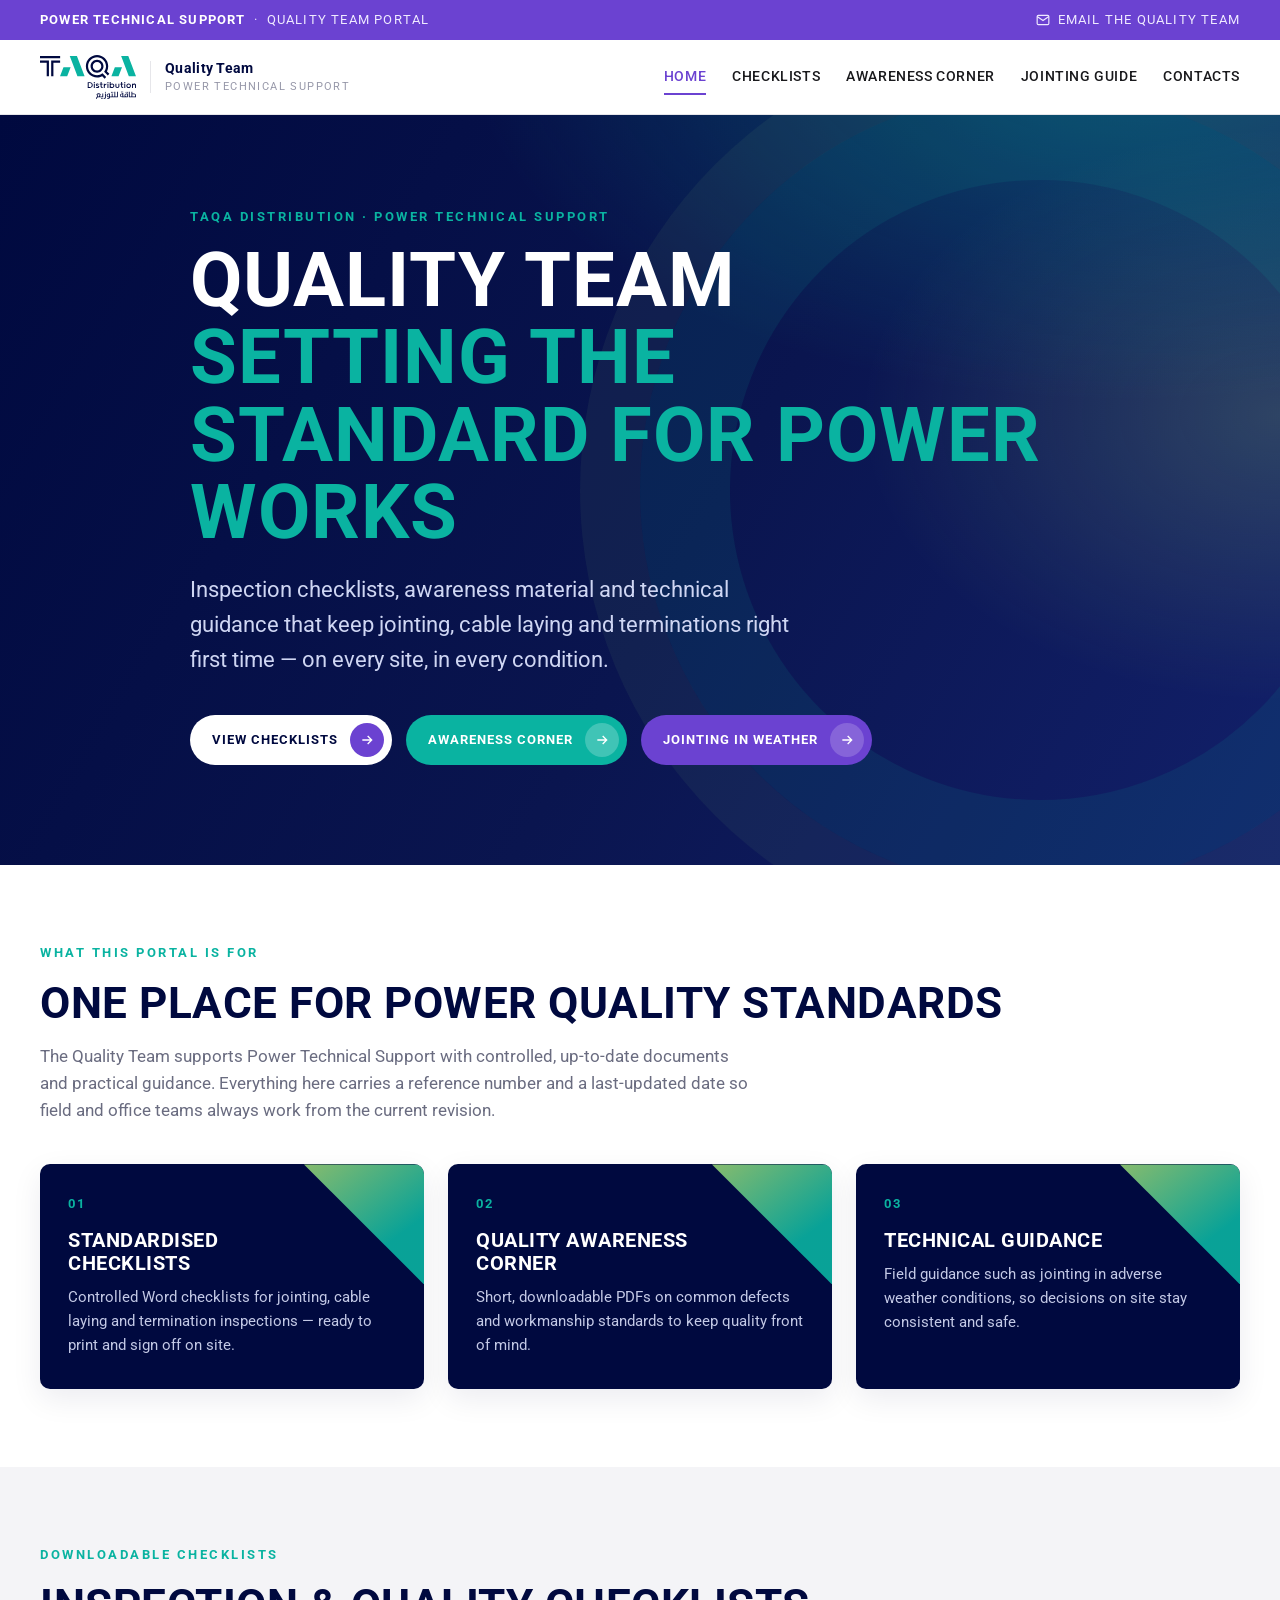
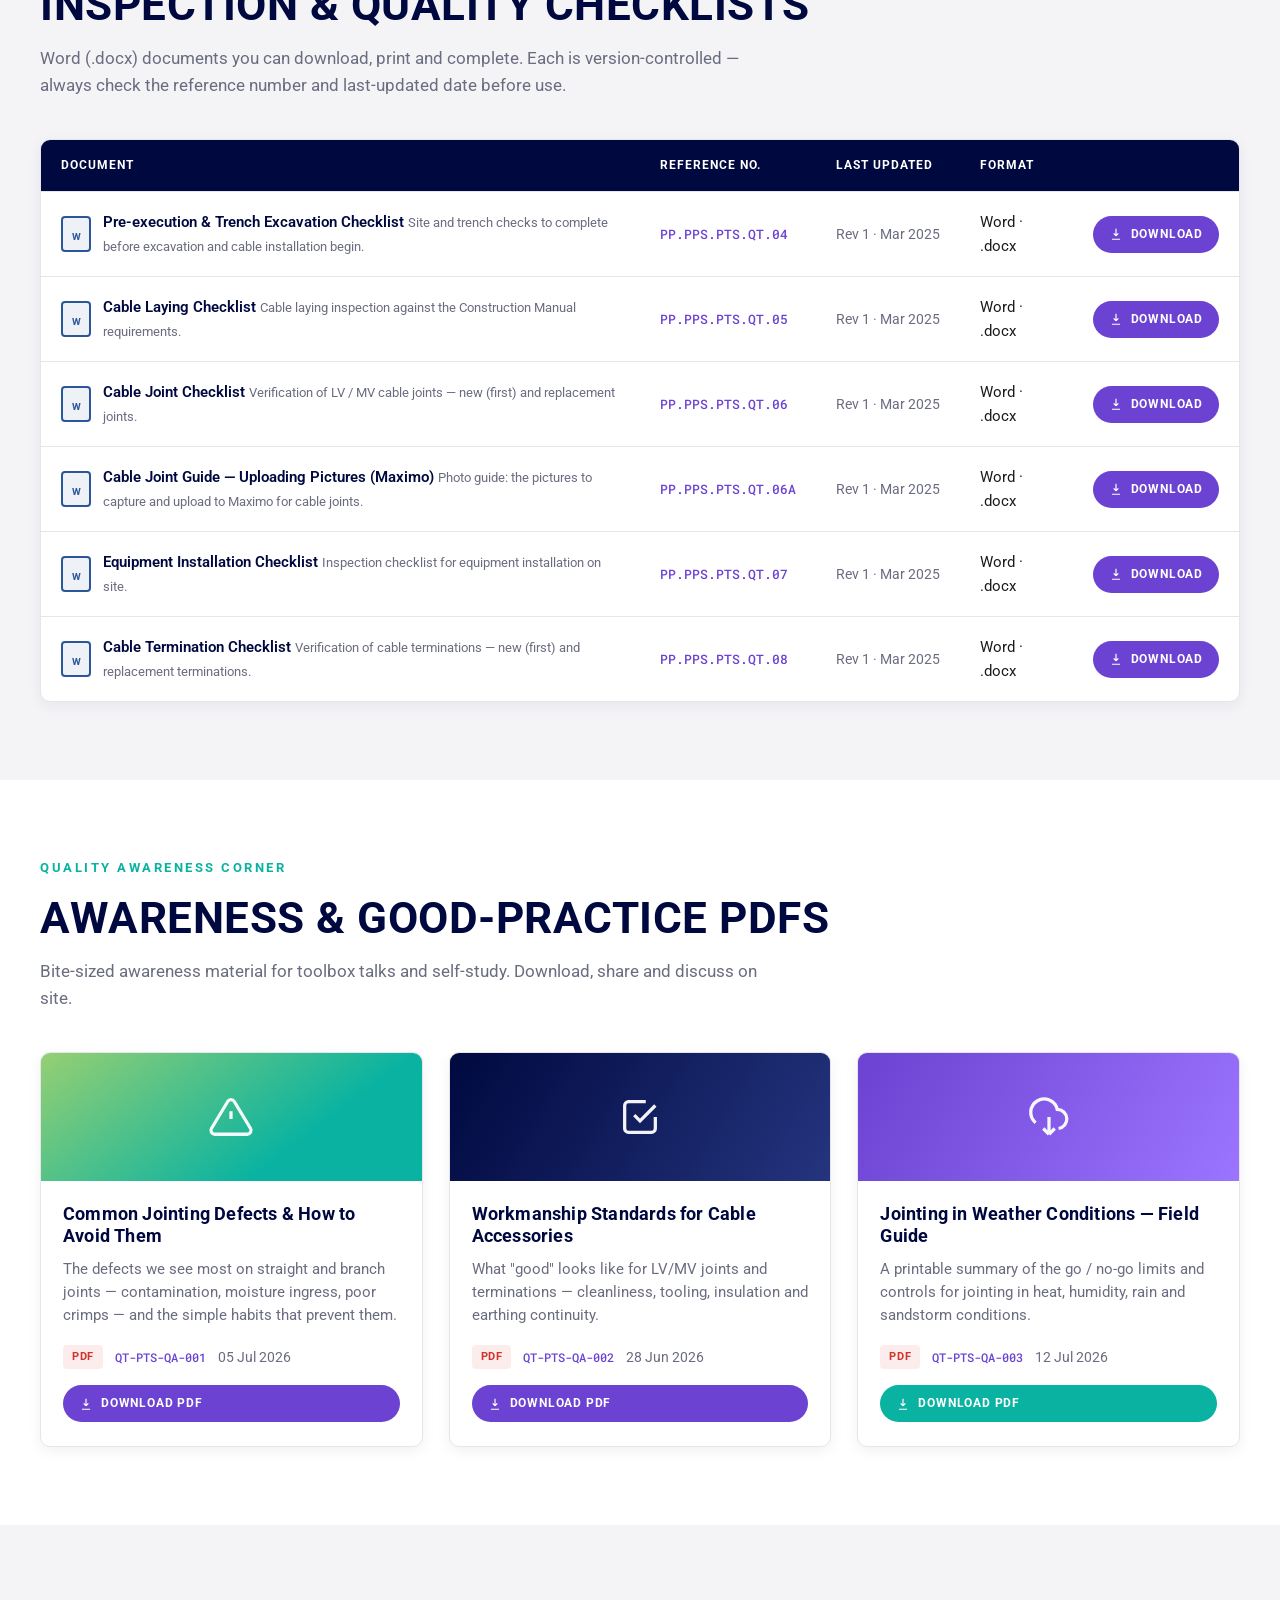
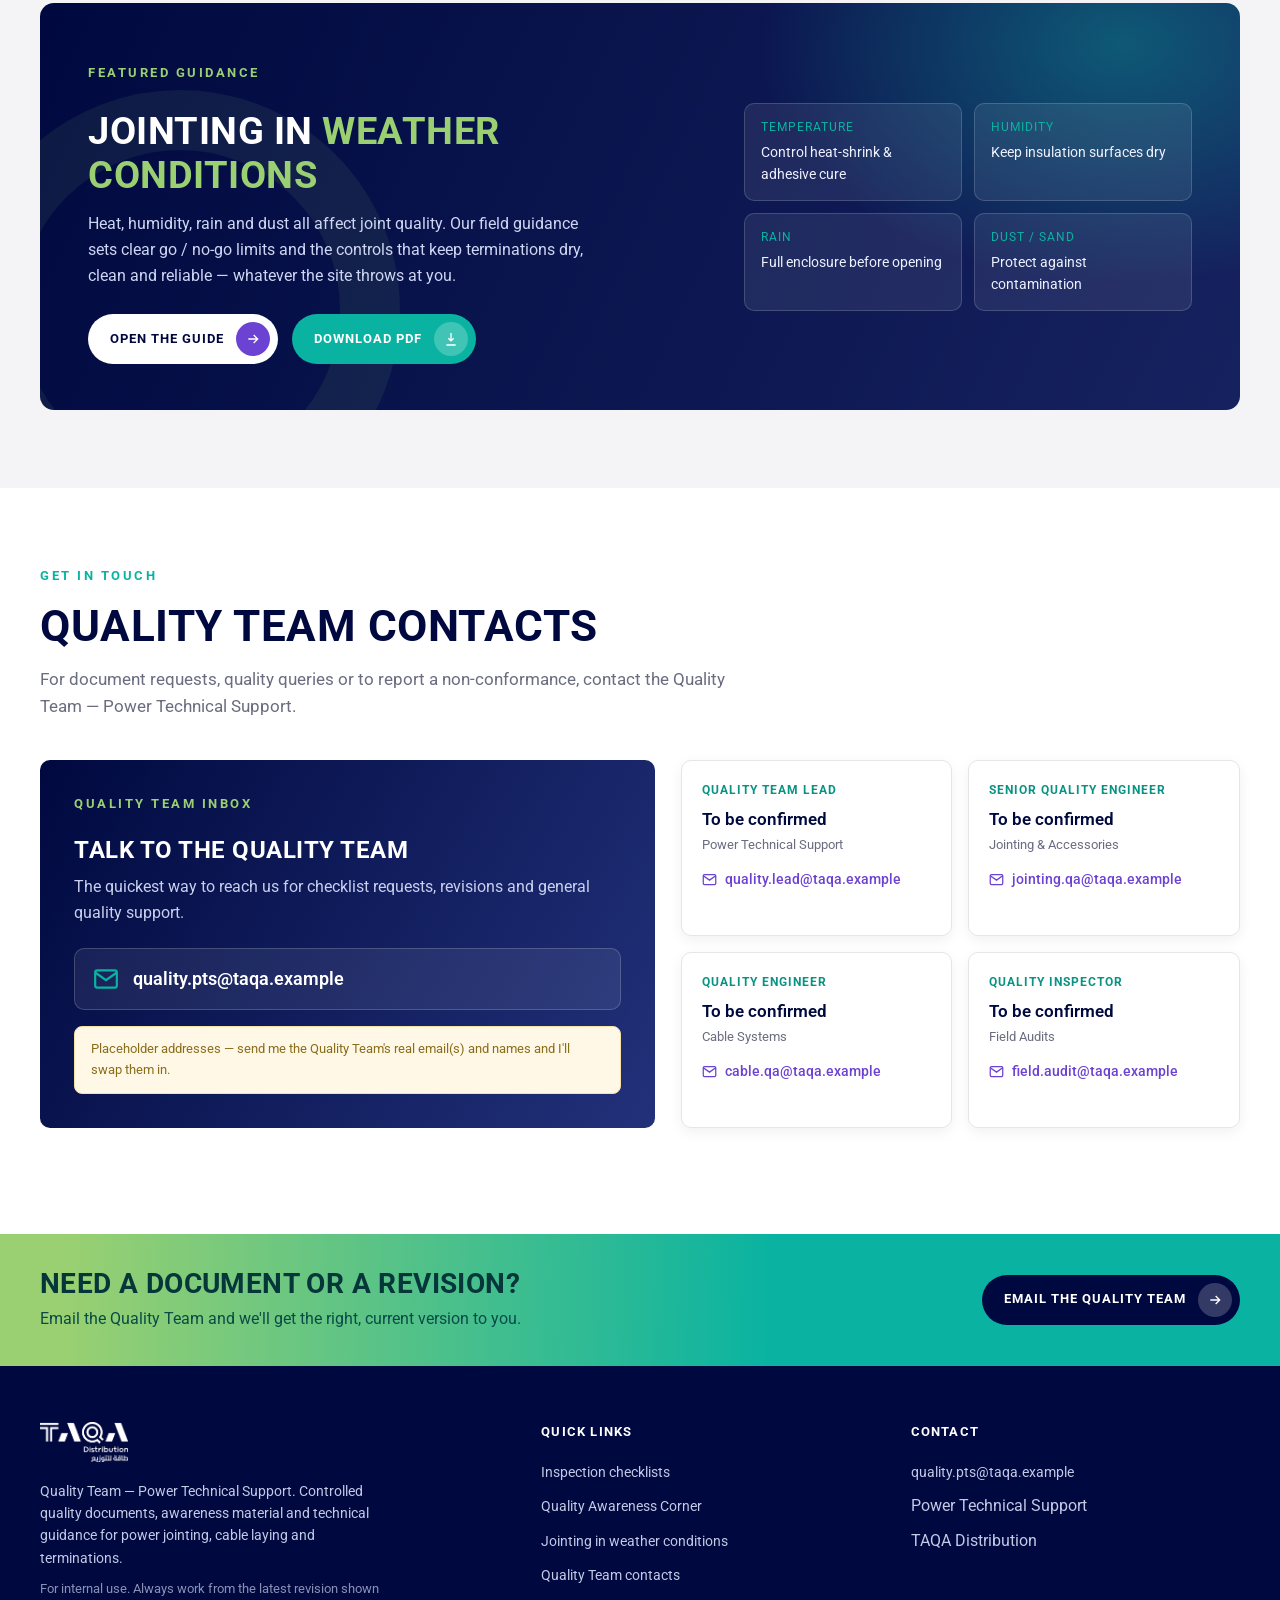
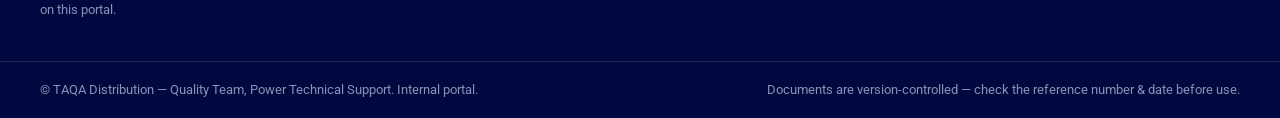
==== commit 9d802e00: "Replace placeholder checklists with controlled Quality Team documents Uses the real Word checklists " ====
--- a/index.html
+++ b/index.html
@@ -104,57 +104,85 @@
             <td data-l="Document">
               <div class="doc-name">
                 <svg class="fi" viewBox="0 0 30 36" fill="none"><rect x="1" y="1" width="28" height="34" rx="3" fill="#fff" stroke="#2b579a" stroke-width="2"/><rect x="1" y="1" width="28" height="34" rx="3" fill="#2b579a" opacity=".08"/><text x="15" y="24" text-anchor="middle" font-size="10" font-weight="700" fill="#2b579a" font-family="Roboto">W</text></svg>
-                <span>LV &amp; MV Cable Jointing Inspection Checklist
-                  <span class="doc-desc">Straight &amp; branch joints — pre-jointing, jointing and post-jointing verification.</span>
-                </span>
-              </div>
-            </td>
-            <td data-l="Reference"><span class="ref">QT-PTS-CHK-001</span></td>
-            <td data-l="Last updated"><span class="date">08 Jul 2026</span></td>
-            <td data-l="Format">Word · .docx</td>
-            <td><a class="dl" href="documents/checklists/QT-PTS-CHK-001_Cable-Jointing-Inspection.docx" download><svg viewBox="0 0 24 24" fill="none" stroke="currentColor" stroke-width="2"><path d="M12 3v12m0 0 4-4m-4 4-4-4M5 21h14"/></svg>Download</a></td>
-          </tr>
-          <tr>
-            <td data-l="Document">
-              <div class="doc-name">
-                <svg class="fi" viewBox="0 0 30 36" fill="none"><rect x="1" y="1" width="28" height="34" rx="3" fill="#fff" stroke="#2b579a" stroke-width="2"/><rect x="1" y="1" width="28" height="34" rx="3" fill="#2b579a" opacity=".08"/><text x="15" y="24" text-anchor="middle" font-size="10" font-weight="700" fill="#2b579a" font-family="Roboto">W</text></svg>
-                <span>Cable Laying &amp; Backfilling Inspection Checklist
-                  <span class="doc-desc">Trench, bedding, cable pulling, protection tiles/tape and backfill verification.</span>
-                </span>
-              </div>
-            </td>
-            <td data-l="Reference"><span class="ref">QT-PTS-CHK-002</span></td>
-            <td data-l="Last updated"><span class="date">24 Jun 2026</span></td>
-            <td data-l="Format">Word · .docx</td>
-            <td><a class="dl" href="documents/checklists/QT-PTS-CHK-002_Cable-Laying-Backfilling.docx" download><svg viewBox="0 0 24 24" fill="none" stroke="currentColor" stroke-width="2"><path d="M12 3v12m0 0 4-4m-4 4-4-4M5 21h14"/></svg>Download</a></td>
-          </tr>
-          <tr>
-            <td data-l="Document">
-              <div class="doc-name">
-                <svg class="fi" viewBox="0 0 30 36" fill="none"><rect x="1" y="1" width="28" height="34" rx="3" fill="#fff" stroke="#2b579a" stroke-width="2"/><rect x="1" y="1" width="28" height="34" rx="3" fill="#2b579a" opacity=".08"/><text x="15" y="24" text-anchor="middle" font-size="10" font-weight="700" fill="#2b579a" font-family="Roboto">W</text></svg>
-                <span>Jointing in Adverse Weather — Pre-Work Checklist
-                  <span class="doc-desc">Go / no-go controls for temperature, humidity, rain and dust before a joint is opened.</span>
-                </span>
-              </div>
-            </td>
-            <td data-l="Reference"><span class="ref">QT-PTS-CHK-003</span></td>
-            <td data-l="Last updated"><span class="date">12 Jul 2026</span></td>
-            <td data-l="Format">Word · .docx</td>
-            <td><a class="dl" href="documents/checklists/QT-PTS-CHK-003_Adverse-Weather-Pre-Work.docx" download><svg viewBox="0 0 24 24" fill="none" stroke="currentColor" stroke-width="2"><path d="M12 3v12m0 0 4-4m-4 4-4-4M5 21h14"/></svg>Download</a></td>
-          </tr>
-          <tr>
-            <td data-l="Document">
-              <div class="doc-name">
-                <svg class="fi" viewBox="0 0 30 36" fill="none"><rect x="1" y="1" width="28" height="34" rx="3" fill="#fff" stroke="#2b579a" stroke-width="2"/><rect x="1" y="1" width="28" height="34" rx="3" fill="#2b579a" opacity=".08"/><text x="15" y="24" text-anchor="middle" font-size="10" font-weight="700" fill="#2b579a" font-family="Roboto">W</text></svg>
-                <span>Substation Cable Termination Quality Checklist
-                  <span class="doc-desc">Heat-shrink / cold-shrink terminations, glanding, earthing and phasing checks.</span>
-                </span>
-              </div>
-            </td>
-            <td data-l="Reference"><span class="ref">QT-PTS-CHK-004</span></td>
-            <td data-l="Last updated"><span class="date">02 Jul 2026</span></td>
-            <td data-l="Format">Word · .docx</td>
-            <td><a class="dl" href="documents/checklists/QT-PTS-CHK-004_Substation-Termination.docx" download><svg viewBox="0 0 24 24" fill="none" stroke="currentColor" stroke-width="2"><path d="M12 3v12m0 0 4-4m-4 4-4-4M5 21h14"/></svg>Download</a></td>
+                <span>Pre-execution &amp; Trench Excavation Checklist
+                  <span class="doc-desc">Site and trench checks to complete before excavation and cable installation begin.</span>
+                </span>
+              </div>
+            </td>
+            <td data-l="Reference"><span class="ref">PP.PPS.PTS.QT.04</span></td>
+            <td data-l="Last updated"><span class="date">Rev 1 · Mar 2025</span></td>
+            <td data-l="Format">Word · .docx</td>
+            <td><a class="dl" href="documents/checklists/PP.PPS.PTS.QT.04-Trench-Excavation-Pre-Execution-Checklist.docx" download><svg viewBox="0 0 24 24" fill="none" stroke="currentColor" stroke-width="2"><path d="M12 3v12m0 0 4-4m-4 4-4-4M5 21h14"/></svg>Download</a></td>
+          </tr>
+          <tr>
+            <td data-l="Document">
+              <div class="doc-name">
+                <svg class="fi" viewBox="0 0 30 36" fill="none"><rect x="1" y="1" width="28" height="34" rx="3" fill="#fff" stroke="#2b579a" stroke-width="2"/><rect x="1" y="1" width="28" height="34" rx="3" fill="#2b579a" opacity=".08"/><text x="15" y="24" text-anchor="middle" font-size="10" font-weight="700" fill="#2b579a" font-family="Roboto">W</text></svg>
+                <span>Cable Laying Checklist
+                  <span class="doc-desc">Cable laying inspection against the Construction Manual requirements.</span>
+                </span>
+              </div>
+            </td>
+            <td data-l="Reference"><span class="ref">PP.PPS.PTS.QT.05</span></td>
+            <td data-l="Last updated"><span class="date">Rev 1 · Mar 2025</span></td>
+            <td data-l="Format">Word · .docx</td>
+            <td><a class="dl" href="documents/checklists/PP.PPS.PTS.QT.05-Cable-Laying-Checklist.docx" download><svg viewBox="0 0 24 24" fill="none" stroke="currentColor" stroke-width="2"><path d="M12 3v12m0 0 4-4m-4 4-4-4M5 21h14"/></svg>Download</a></td>
+          </tr>
+          <tr>
+            <td data-l="Document">
+              <div class="doc-name">
+                <svg class="fi" viewBox="0 0 30 36" fill="none"><rect x="1" y="1" width="28" height="34" rx="3" fill="#fff" stroke="#2b579a" stroke-width="2"/><rect x="1" y="1" width="28" height="34" rx="3" fill="#2b579a" opacity=".08"/><text x="15" y="24" text-anchor="middle" font-size="10" font-weight="700" fill="#2b579a" font-family="Roboto">W</text></svg>
+                <span>Cable Joint Checklist
+                  <span class="doc-desc">Verification of LV / MV cable joints — new (first) and replacement joints.</span>
+                </span>
+              </div>
+            </td>
+            <td data-l="Reference"><span class="ref">PP.PPS.PTS.QT.06</span></td>
+            <td data-l="Last updated"><span class="date">Rev 1 · Mar 2025</span></td>
+            <td data-l="Format">Word · .docx</td>
+            <td><a class="dl" href="documents/checklists/PP.PPS.PTS.QT.06-Cable-Joint-Checklist.docx" download><svg viewBox="0 0 24 24" fill="none" stroke="currentColor" stroke-width="2"><path d="M12 3v12m0 0 4-4m-4 4-4-4M5 21h14"/></svg>Download</a></td>
+          </tr>
+          <tr>
+            <td data-l="Document">
+              <div class="doc-name">
+                <svg class="fi" viewBox="0 0 30 36" fill="none"><rect x="1" y="1" width="28" height="34" rx="3" fill="#fff" stroke="#2b579a" stroke-width="2"/><rect x="1" y="1" width="28" height="34" rx="3" fill="#2b579a" opacity=".08"/><text x="15" y="24" text-anchor="middle" font-size="10" font-weight="700" fill="#2b579a" font-family="Roboto">W</text></svg>
+                <span>Cable Joint Guide — Uploading Pictures (Maximo)
+                  <span class="doc-desc">Photo guide: the pictures to capture and upload to Maximo for cable joints.</span>
+                </span>
+              </div>
+            </td>
+            <td data-l="Reference"><span class="ref">PP.PPS.PTS.QT.06A</span></td>
+            <td data-l="Last updated"><span class="date">Rev 1 · Mar 2025</span></td>
+            <td data-l="Format">Word · .docx</td>
+            <td><a class="dl" href="documents/checklists/PP.PPS.PTS.QT.06A-Cable-Joint-Guide-Uploading-Pictures.docx" download><svg viewBox="0 0 24 24" fill="none" stroke="currentColor" stroke-width="2"><path d="M12 3v12m0 0 4-4m-4 4-4-4M5 21h14"/></svg>Download</a></td>
+          </tr>
+          <tr>
+            <td data-l="Document">
+              <div class="doc-name">
+                <svg class="fi" viewBox="0 0 30 36" fill="none"><rect x="1" y="1" width="28" height="34" rx="3" fill="#fff" stroke="#2b579a" stroke-width="2"/><rect x="1" y="1" width="28" height="34" rx="3" fill="#2b579a" opacity=".08"/><text x="15" y="24" text-anchor="middle" font-size="10" font-weight="700" fill="#2b579a" font-family="Roboto">W</text></svg>
+                <span>Equipment Installation Checklist
+                  <span class="doc-desc">Inspection checklist for equipment installation on site.</span>
+                </span>
+              </div>
+            </td>
+            <td data-l="Reference"><span class="ref">PP.PPS.PTS.QT.07</span></td>
+            <td data-l="Last updated"><span class="date">Rev 1 · Mar 2025</span></td>
+            <td data-l="Format">Word · .docx</td>
+            <td><a class="dl" href="documents/checklists/PP.PPS.PTS.QT.07-Equipment-Installation-Checklist.docx" download><svg viewBox="0 0 24 24" fill="none" stroke="currentColor" stroke-width="2"><path d="M12 3v12m0 0 4-4m-4 4-4-4M5 21h14"/></svg>Download</a></td>
+          </tr>
+          <tr>
+            <td data-l="Document">
+              <div class="doc-name">
+                <svg class="fi" viewBox="0 0 30 36" fill="none"><rect x="1" y="1" width="28" height="34" rx="3" fill="#fff" stroke="#2b579a" stroke-width="2"/><rect x="1" y="1" width="28" height="34" rx="3" fill="#2b579a" opacity=".08"/><text x="15" y="24" text-anchor="middle" font-size="10" font-weight="700" fill="#2b579a" font-family="Roboto">W</text></svg>
+                <span>Cable Termination Checklist
+                  <span class="doc-desc">Verification of cable terminations — new (first) and replacement terminations.</span>
+                </span>
+              </div>
+            </td>
+            <td data-l="Reference"><span class="ref">PP.PPS.PTS.QT.08</span></td>
+            <td data-l="Last updated"><span class="date">Rev 1 · Mar 2025</span></td>
+            <td data-l="Format">Word · .docx</td>
+            <td><a class="dl" href="documents/checklists/PP.PPS.PTS.QT.08-Cable-Termination-Checklist.docx" download><svg viewBox="0 0 24 24" fill="none" stroke="currentColor" stroke-width="2"><path d="M12 3v12m0 0 4-4m-4 4-4-4M5 21h14"/></svg>Download</a></td>
           </tr>
         </tbody>
       </table>
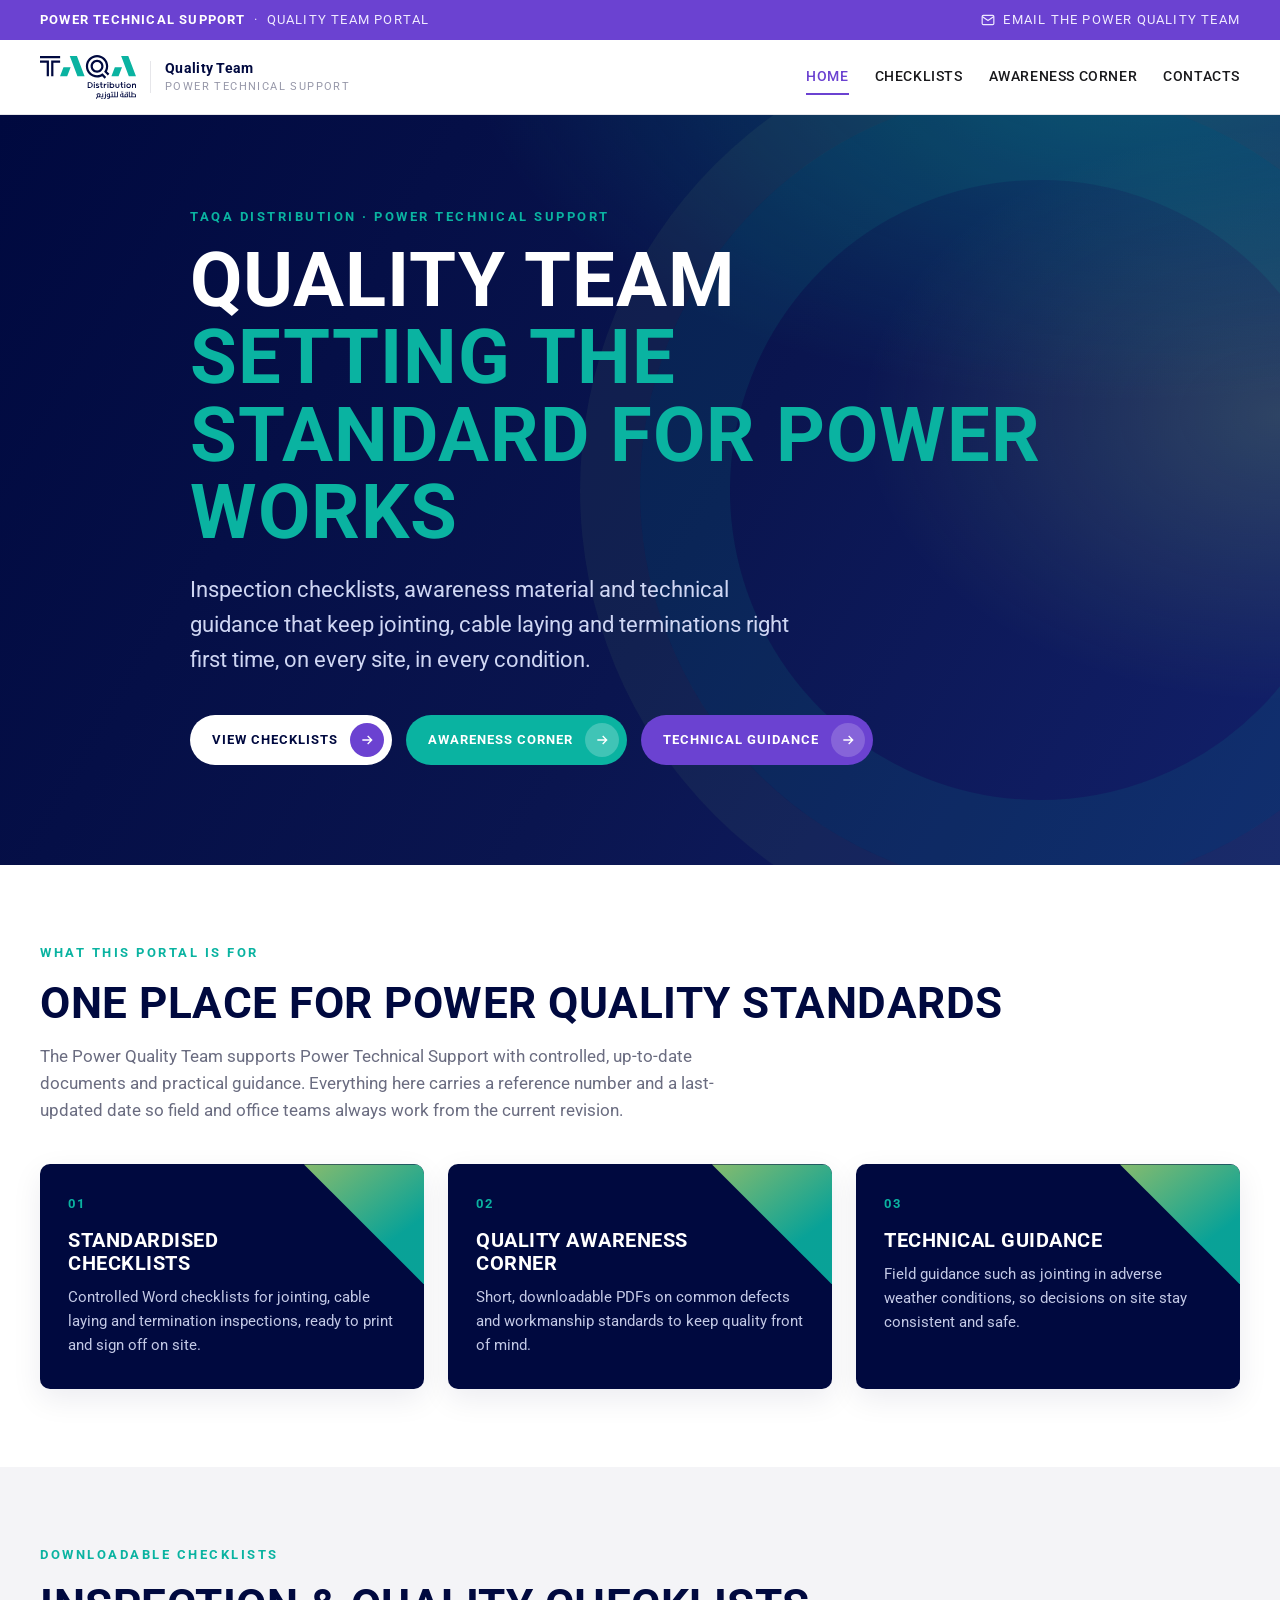
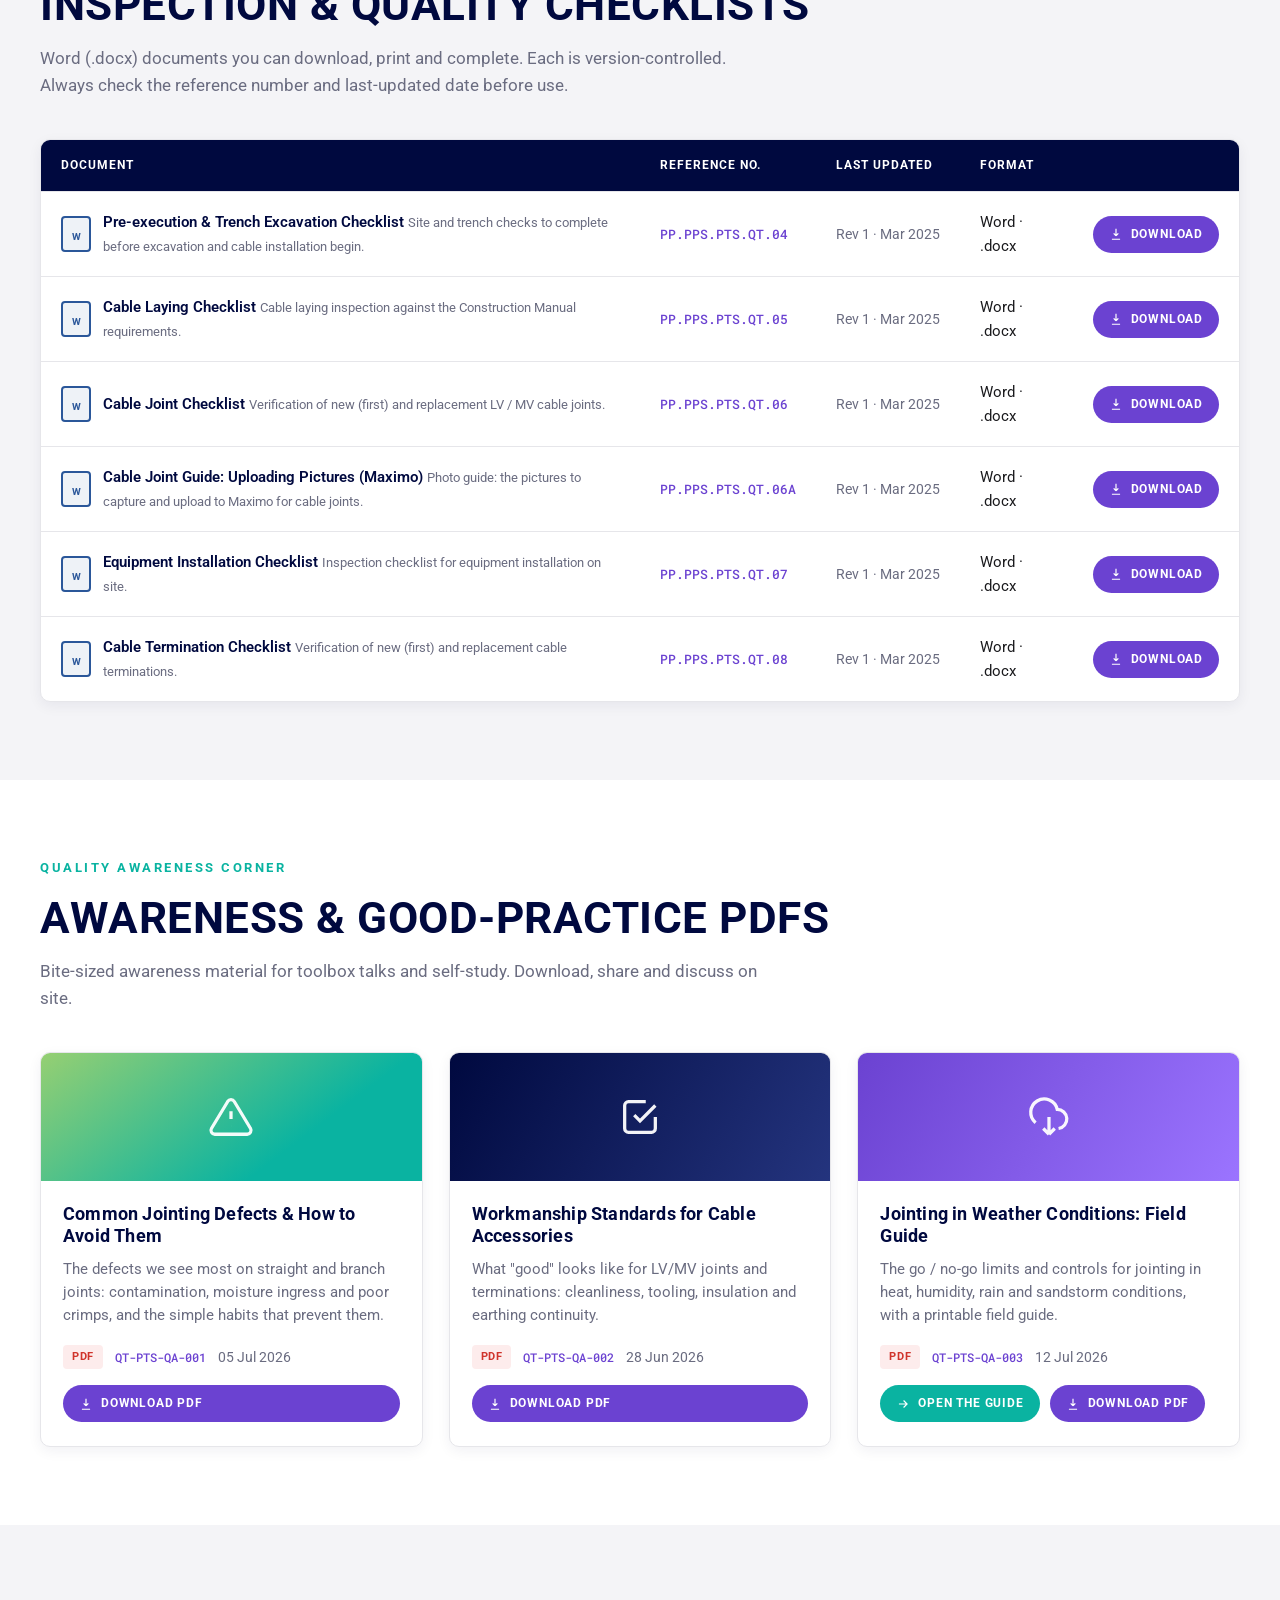
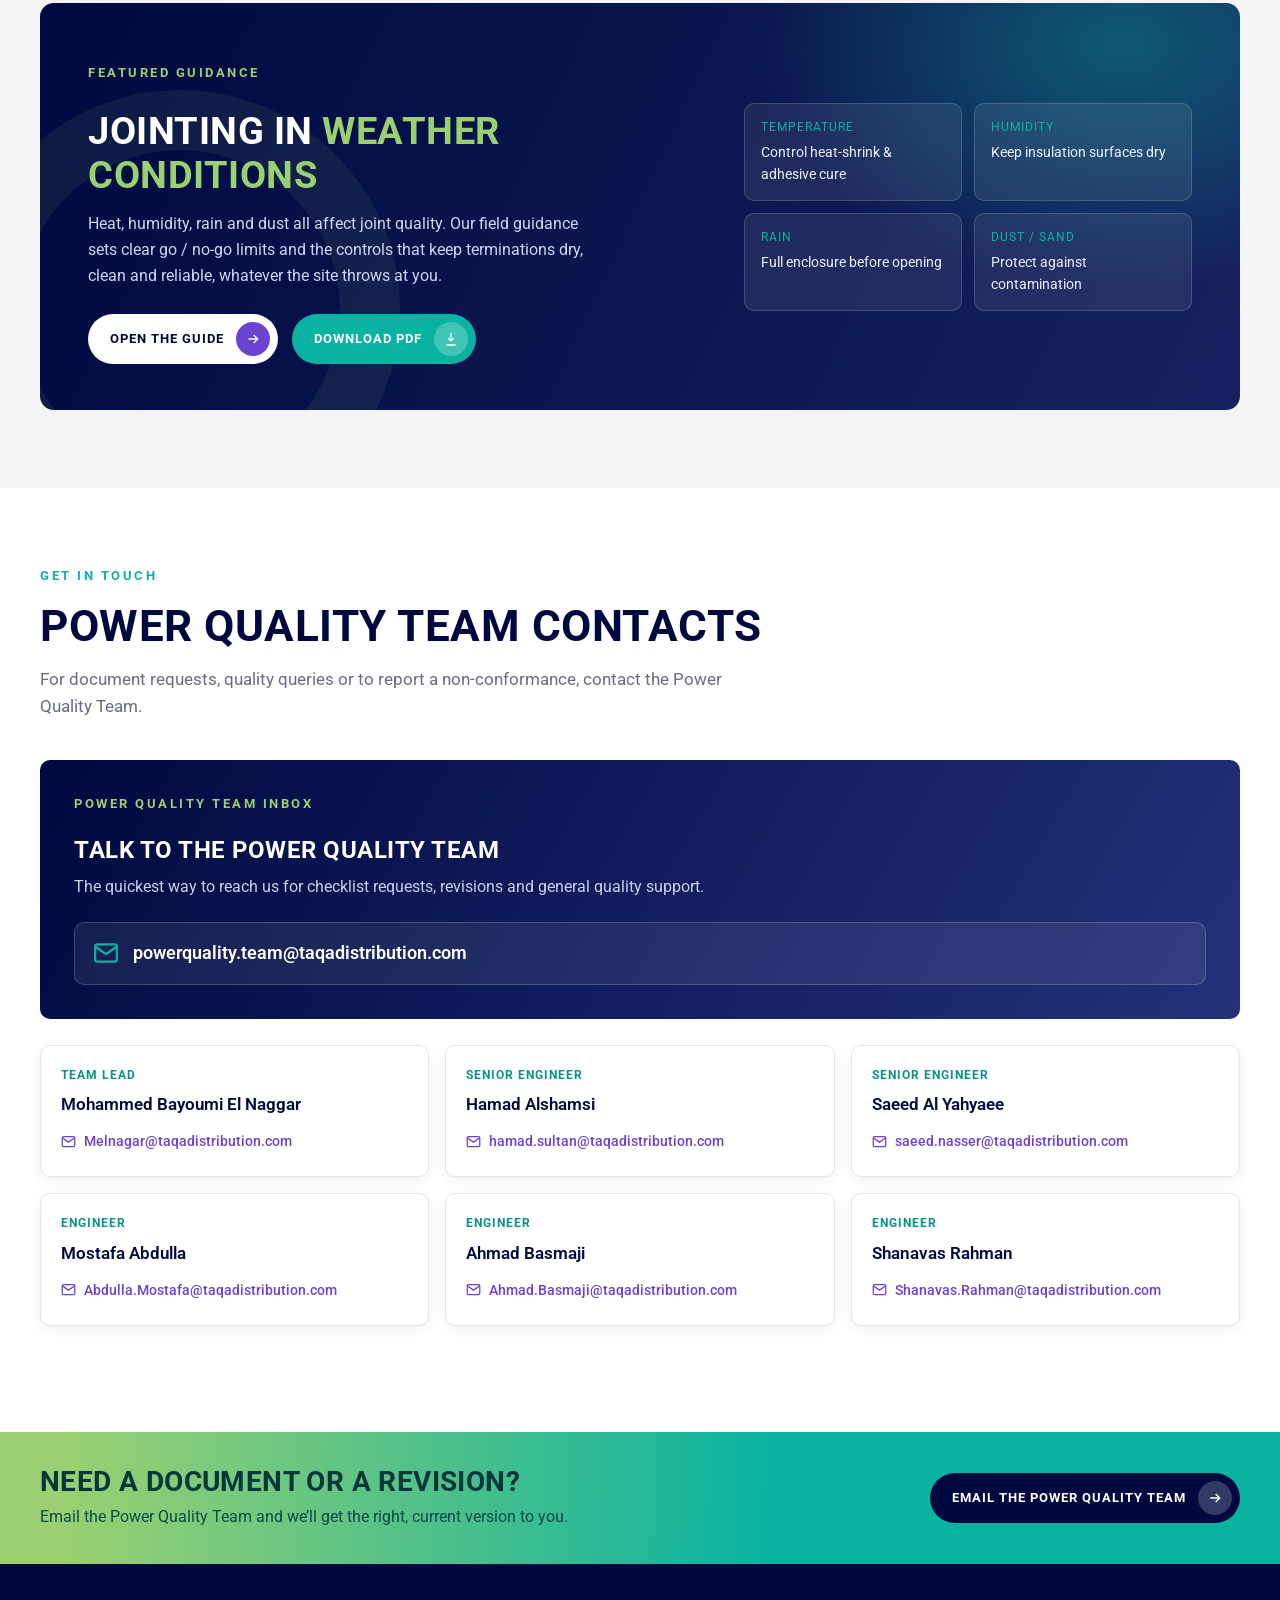
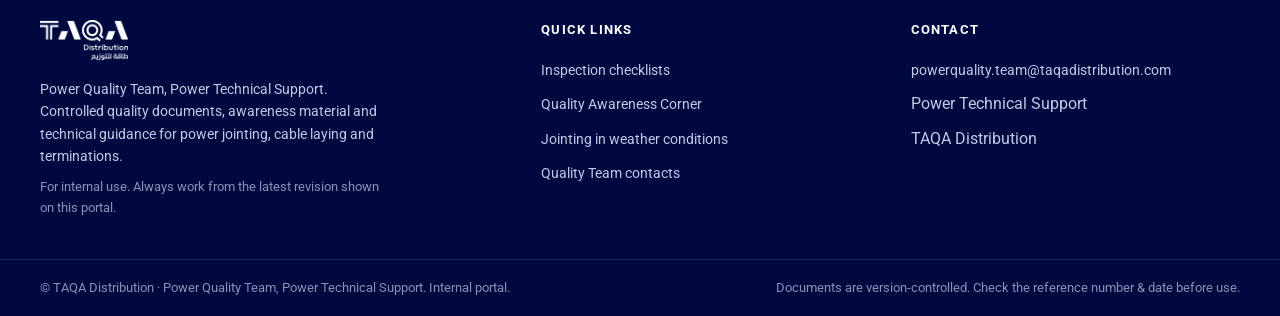
==== commit e344e8f8: "Add Power Quality Team contacts, restructure nav, remove dashes - Real team contacts: powerquality.t" ====
--- a/index.html
+++ b/index.html
@@ -4,7 +4,7 @@
 <meta charset="utf-8">
 <meta name="viewport" content="width=device-width, initial-scale=1">
 <title>Quality Team · Power Technical Support</title>
-<meta name="description" content="Quality Team portal for Power Technical Support — downloadable inspection checklists, the Quality Awareness Corner, jointing-in-weather guidance, and Quality Team contacts.">
+<meta name="description" content="Power Quality Team portal for Power Technical Support: downloadable inspection checklists, the Quality Awareness Corner, technical guidance and team contacts.">
 <link rel="icon" href="favicon.ico" type="image/x-icon">
 <link rel="preconnect" href="https://fonts.googleapis.com">
 <link rel="preconnect" href="https://fonts.gstatic.com" crossorigin>
@@ -17,9 +17,9 @@
 <div class="topbar">
   <div class="wrap">
     <span><strong>POWER TECHNICAL SUPPORT</strong> &nbsp;·&nbsp; QUALITY TEAM PORTAL</span>
-    <a href="mailto:quality.pts@taqa.example" class="hide-sm">
+    <a href="mailto:powerquality.team@taqadistribution.com" class="hide-sm">
       <svg width="14" height="14" viewBox="0 0 24 24" fill="none" stroke="currentColor" stroke-width="2"><rect x="2" y="4" width="20" height="16" rx="2"/><path d="m22 6-10 7L2 6"/></svg>
-      Email the Quality Team
+      Email the Power Quality Team
     </a>
   </div>
 </div>
@@ -35,7 +35,6 @@
       <a href="index.html" class="active">Home</a>
       <a href="#checklists">Checklists</a>
       <a href="#awareness">Awareness Corner</a>
-      <a href="jointing-weather-conditions.html">Jointing Guide</a>
       <a href="#contacts">Contacts</a>
     </nav>
     <a class="btn menu-btn" href="#contacts" aria-label="Contact">
@@ -49,11 +48,11 @@
   <div class="wrap">
     <p class="eyebrow">TAQA Distribution · Power Technical Support</p>
     <h1>Quality Team<span class="accent">Setting the standard for power works</span></h1>
-    <p class="tag">Inspection checklists, awareness material and technical guidance that keep jointing, cable laying and terminations right first time — on every site, in every condition.</p>
+    <p class="tag">Inspection checklists, awareness material and technical guidance that keep jointing, cable laying and terminations right first time, on every site, in every condition.</p>
     <div class="cta">
       <a class="btn on-navy" href="#checklists"><span>View Checklists</span><span class="ic"><svg viewBox="0 0 24 24" fill="none" stroke-width="2"><path d="M5 12h14M13 6l6 6-6 6"/></svg></span></a>
       <a class="btn teal" href="#awareness"><span>Awareness Corner</span><span class="ic"><svg viewBox="0 0 24 24" fill="none" stroke-width="2"><path d="M5 12h14M13 6l6 6-6 6"/></svg></span></a>
-      <a class="btn" href="jointing-weather-conditions.html"><span>Jointing in Weather</span><span class="ic"><svg viewBox="0 0 24 24" fill="none" stroke-width="2"><path d="M5 12h14M13 6l6 6-6 6"/></svg></span></a>
+      <a class="btn" href="jointing-weather-conditions.html"><span>Technical Guidance</span><span class="ic"><svg viewBox="0 0 24 24" fill="none" stroke-width="2"><path d="M5 12h14M13 6l6 6-6 6"/></svg></span></a>
     </div>
   </div>
 </section>
@@ -64,13 +63,13 @@
     <div class="section-head">
       <p class="eyebrow">What this portal is for</p>
       <h2 class="section-title">One place for power quality standards</h2>
-      <p class="section-lead">The Quality Team supports Power Technical Support with controlled, up-to-date documents and practical guidance. Everything here carries a reference number and a last-updated date so field and office teams always work from the current revision.</p>
+      <p class="section-lead">The Power Quality Team supports Power Technical Support with controlled, up-to-date documents and practical guidance. Everything here carries a reference number and a last-updated date so field and office teams always work from the current revision.</p>
     </div>
     <div class="tiles">
       <div class="tile">
         <div class="num">01</div>
         <h3>Standardised Checklists</h3>
-        <p>Controlled Word checklists for jointing, cable laying and termination inspections — ready to print and sign off on site.</p>
+        <p>Controlled Word checklists for jointing, cable laying and termination inspections, ready to print and sign off on site.</p>
       </div>
       <div class="tile">
         <div class="num">02</div>
@@ -92,7 +91,7 @@
     <div class="section-head">
       <p class="eyebrow">Downloadable checklists</p>
       <h2 class="section-title">Inspection &amp; quality checklists</h2>
-      <p class="section-lead">Word (.docx) documents you can download, print and complete. Each is version-controlled — always check the reference number and last-updated date before use.</p>
+      <p class="section-lead">Word (.docx) documents you can download, print and complete. Each is version-controlled. Always check the reference number and last-updated date before use.</p>
     </div>
     <div class="table-card">
       <table class="doc-table">
@@ -133,7 +132,7 @@
               <div class="doc-name">
                 <svg class="fi" viewBox="0 0 30 36" fill="none"><rect x="1" y="1" width="28" height="34" rx="3" fill="#fff" stroke="#2b579a" stroke-width="2"/><rect x="1" y="1" width="28" height="34" rx="3" fill="#2b579a" opacity=".08"/><text x="15" y="24" text-anchor="middle" font-size="10" font-weight="700" fill="#2b579a" font-family="Roboto">W</text></svg>
                 <span>Cable Joint Checklist
-                  <span class="doc-desc">Verification of LV / MV cable joints — new (first) and replacement joints.</span>
+                  <span class="doc-desc">Verification of new (first) and replacement LV / MV cable joints.</span>
                 </span>
               </div>
             </td>
@@ -146,7 +145,7 @@
             <td data-l="Document">
               <div class="doc-name">
                 <svg class="fi" viewBox="0 0 30 36" fill="none"><rect x="1" y="1" width="28" height="34" rx="3" fill="#fff" stroke="#2b579a" stroke-width="2"/><rect x="1" y="1" width="28" height="34" rx="3" fill="#2b579a" opacity=".08"/><text x="15" y="24" text-anchor="middle" font-size="10" font-weight="700" fill="#2b579a" font-family="Roboto">W</text></svg>
-                <span>Cable Joint Guide — Uploading Pictures (Maximo)
+                <span>Cable Joint Guide: Uploading Pictures (Maximo)
                   <span class="doc-desc">Photo guide: the pictures to capture and upload to Maximo for cable joints.</span>
                 </span>
               </div>
@@ -175,7 +174,7 @@
               <div class="doc-name">
                 <svg class="fi" viewBox="0 0 30 36" fill="none"><rect x="1" y="1" width="28" height="34" rx="3" fill="#fff" stroke="#2b579a" stroke-width="2"/><rect x="1" y="1" width="28" height="34" rx="3" fill="#2b579a" opacity=".08"/><text x="15" y="24" text-anchor="middle" font-size="10" font-weight="700" fill="#2b579a" font-family="Roboto">W</text></svg>
                 <span>Cable Termination Checklist
-                  <span class="doc-desc">Verification of cable terminations — new (first) and replacement terminations.</span>
+                  <span class="doc-desc">Verification of new (first) and replacement cable terminations.</span>
                 </span>
               </div>
             </td>
@@ -203,7 +202,7 @@
         <div class="thumb g1"><svg viewBox="0 0 24 24" fill="none" stroke-width="1.7"><path d="M12 9v4m0 4h.01M10.3 3.9 1.8 18a2 2 0 0 0 1.7 3h17a2 2 0 0 0 1.7-3L13.7 3.9a2 2 0 0 0-3.4 0Z"/></svg></div>
         <div class="body">
           <h3>Common Jointing Defects &amp; How to Avoid Them</h3>
-          <p>The defects we see most on straight and branch joints — contamination, moisture ingress, poor crimps — and the simple habits that prevent them.</p>
+          <p>The defects we see most on straight and branch joints: contamination, moisture ingress and poor crimps, and the simple habits that prevent them.</p>
           <div class="meta"><span class="pdf-badge">PDF</span><span class="ref">QT-PTS-QA-001</span><span class="date">05 Jul 2026</span></div>
           <a class="dl" href="documents/awareness/QT-PTS-QA-001_Common-Jointing-Defects.pdf" download><svg viewBox="0 0 24 24" fill="none" stroke="currentColor" stroke-width="2"><path d="M12 3v12m0 0 4-4m-4 4-4-4M5 21h14"/></svg>Download PDF</a>
         </div>
@@ -212,7 +211,7 @@
         <div class="thumb g2"><svg viewBox="0 0 24 24" fill="none" stroke-width="1.7"><path d="M9 11l3 3 8-8"/><path d="M20 12v6a2 2 0 0 1-2 2H6a2 2 0 0 1-2-2V6a2 2 0 0 1 2-2h9"/></svg></div>
         <div class="body">
           <h3>Workmanship Standards for Cable Accessories</h3>
-          <p>What "good" looks like for LV/MV joints and terminations — cleanliness, tooling, insulation and earthing continuity.</p>
+          <p>What "good" looks like for LV/MV joints and terminations: cleanliness, tooling, insulation and earthing continuity.</p>
           <div class="meta"><span class="pdf-badge">PDF</span><span class="ref">QT-PTS-QA-002</span><span class="date">28 Jun 2026</span></div>
           <a class="dl" href="documents/awareness/QT-PTS-QA-002_Workmanship-Standards.pdf" download><svg viewBox="0 0 24 24" fill="none" stroke="currentColor" stroke-width="2"><path d="M12 3v12m0 0 4-4m-4 4-4-4M5 21h14"/></svg>Download PDF</a>
         </div>
@@ -220,10 +219,13 @@
       <div class="card">
         <div class="thumb g3"><svg viewBox="0 0 24 24" fill="none" stroke-width="1.7"><path d="M17 18a5 5 0 0 0-.7-9.95A7 7 0 1 0 5 15"/><path d="M12 12v9m0 0 3-3m-3 3-3-3"/></svg></div>
         <div class="body">
-          <h3>Jointing in Weather Conditions — Field Guide</h3>
-          <p>A printable summary of the go / no-go limits and controls for jointing in heat, humidity, rain and sandstorm conditions.</p>
+          <h3>Jointing in Weather Conditions: Field Guide</h3>
+          <p>The go / no-go limits and controls for jointing in heat, humidity, rain and sandstorm conditions, with a printable field guide.</p>
           <div class="meta"><span class="pdf-badge">PDF</span><span class="ref">QT-PTS-QA-003</span><span class="date">12 Jul 2026</span></div>
-          <a class="dl teal" href="documents/awareness/QT-PTS-QA-003_Jointing-Weather-Field-Guide.pdf" download><svg viewBox="0 0 24 24" fill="none" stroke="currentColor" stroke-width="2"><path d="M12 3v12m0 0 4-4m-4 4-4-4M5 21h14"/></svg>Download PDF</a>
+          <div class="actions">
+            <a class="dl teal" href="jointing-weather-conditions.html"><svg viewBox="0 0 24 24" fill="none" stroke="currentColor" stroke-width="2"><path d="M5 12h14M13 6l6 6-6 6"/></svg>Open the guide</a>
+            <a class="dl" href="documents/awareness/QT-PTS-QA-003_Jointing-Weather-Field-Guide.pdf" download><svg viewBox="0 0 24 24" fill="none" stroke="currentColor" stroke-width="2"><path d="M12 3v12m0 0 4-4m-4 4-4-4M5 21h14"/></svg>Download PDF</a>
+          </div>
         </div>
       </div>
     </div>
@@ -237,7 +239,7 @@
       <div class="c-txt">
         <p class="eyebrow" style="color:var(--lime)">Featured guidance</p>
         <h2>Jointing in <span class="accent">Weather Conditions</span></h2>
-        <p>Heat, humidity, rain and dust all affect joint quality. Our field guidance sets clear go / no-go limits and the controls that keep terminations dry, clean and reliable — whatever the site throws at you.</p>
+        <p>Heat, humidity, rain and dust all affect joint quality. Our field guidance sets clear go / no-go limits and the controls that keep terminations dry, clean and reliable, whatever the site throws at you.</p>
         <div class="c-actions">
           <a class="btn on-navy" href="jointing-weather-conditions.html"><span>Open the guide</span><span class="ic"><svg viewBox="0 0 24 24" fill="none" stroke-width="2"><path d="M5 12h14M13 6l6 6-6 6"/></svg></span></a>
           <a class="btn teal" href="documents/awareness/QT-PTS-QA-003_Jointing-Weather-Field-Guide.pdf" download><span>Download PDF</span><span class="ic"><svg viewBox="0 0 24 24" fill="none" stroke-width="2"><path d="M12 3v12m0 0 4-4m-4 4-4-4M5 21h14"/></svg></span></a>
@@ -258,46 +260,51 @@
   <div class="wrap">
     <div class="section-head">
       <p class="eyebrow">Get in touch</p>
-      <h2 class="section-title">Quality Team contacts</h2>
-      <p class="section-lead">For document requests, quality queries or to report a non-conformance, contact the Quality Team — Power Technical Support.</p>
+      <h2 class="section-title">Power Quality Team contacts</h2>
+      <p class="section-lead">For document requests, quality queries or to report a non-conformance, contact the Power Quality Team.</p>
     </div>
 
     <div class="contact-lead">
       <div class="contact-hero">
-        <p class="eyebrow">Quality Team inbox</p>
-        <h3>Talk to the Quality Team</h3>
+        <p class="eyebrow">Power Quality Team inbox</p>
+        <h3>Talk to the Power Quality Team</h3>
         <p>The quickest way to reach us for checklist requests, revisions and general quality support.</p>
         <div class="email-box">
           <svg viewBox="0 0 24 24" fill="none" stroke-width="2"><rect x="2" y="4" width="20" height="16" rx="2"/><path d="m22 6-10 7L2 6"/></svg>
-          <a href="mailto:quality.pts@taqa.example">quality.pts@taqa.example</a>
-        </div>
-        <div class="note">Placeholder addresses — send me the Quality Team's real email(s) and names and I'll swap them in.</div>
+          <a href="mailto:powerquality.team@taqadistribution.com">powerquality.team@taqadistribution.com</a>
+        </div>
       </div>
 
       <div class="people">
         <div class="person">
-          <div class="role">Quality Team Lead</div>
-          <div class="pname">To be confirmed</div>
-          <div class="scope">Power Technical Support</div>
-          <a class="mail" href="mailto:quality.lead@taqa.example"><svg viewBox="0 0 24 24" fill="none" stroke-width="2"><rect x="2" y="4" width="20" height="16" rx="2"/><path d="m22 6-10 7L2 6"/></svg>quality.lead@taqa.example</a>
-        </div>
-        <div class="person">
-          <div class="role">Senior Quality Engineer</div>
-          <div class="pname">To be confirmed</div>
-          <div class="scope">Jointing &amp; Accessories</div>
-          <a class="mail" href="mailto:jointing.qa@taqa.example"><svg viewBox="0 0 24 24" fill="none" stroke-width="2"><rect x="2" y="4" width="20" height="16" rx="2"/><path d="m22 6-10 7L2 6"/></svg>jointing.qa@taqa.example</a>
-        </div>
-        <div class="person">
-          <div class="role">Quality Engineer</div>
-          <div class="pname">To be confirmed</div>
-          <div class="scope">Cable Systems</div>
-          <a class="mail" href="mailto:cable.qa@taqa.example"><svg viewBox="0 0 24 24" fill="none" stroke-width="2"><rect x="2" y="4" width="20" height="16" rx="2"/><path d="m22 6-10 7L2 6"/></svg>cable.qa@taqa.example</a>
-        </div>
-        <div class="person">
-          <div class="role">Quality Inspector</div>
-          <div class="pname">To be confirmed</div>
-          <div class="scope">Field Audits</div>
-          <a class="mail" href="mailto:field.audit@taqa.example"><svg viewBox="0 0 24 24" fill="none" stroke-width="2"><rect x="2" y="4" width="20" height="16" rx="2"/><path d="m22 6-10 7L2 6"/></svg>field.audit@taqa.example</a>
+          <div class="role">Team Lead</div>
+          <div class="pname">Mohammed Bayoumi El Naggar</div>
+          <a class="mail" href="mailto:Melnagar@taqadistribution.com"><svg viewBox="0 0 24 24" fill="none" stroke-width="2"><rect x="2" y="4" width="20" height="16" rx="2"/><path d="m22 6-10 7L2 6"/></svg>Melnagar@taqadistribution.com</a>
+        </div>
+        <div class="person">
+          <div class="role">Senior Engineer</div>
+          <div class="pname">Hamad Alshamsi</div>
+          <a class="mail" href="mailto:hamad.sultan@taqadistribution.com"><svg viewBox="0 0 24 24" fill="none" stroke-width="2"><rect x="2" y="4" width="20" height="16" rx="2"/><path d="m22 6-10 7L2 6"/></svg>hamad.sultan@taqadistribution.com</a>
+        </div>
+        <div class="person">
+          <div class="role">Senior Engineer</div>
+          <div class="pname">Saeed Al Yahyaee</div>
+          <a class="mail" href="mailto:saeed.nasser@taqadistribution.com"><svg viewBox="0 0 24 24" fill="none" stroke-width="2"><rect x="2" y="4" width="20" height="16" rx="2"/><path d="m22 6-10 7L2 6"/></svg>saeed.nasser@taqadistribution.com</a>
+        </div>
+        <div class="person">
+          <div class="role">Engineer</div>
+          <div class="pname">Mostafa Abdulla</div>
+          <a class="mail" href="mailto:Abdulla.Mostafa@taqadistribution.com"><svg viewBox="0 0 24 24" fill="none" stroke-width="2"><rect x="2" y="4" width="20" height="16" rx="2"/><path d="m22 6-10 7L2 6"/></svg>Abdulla.Mostafa@taqadistribution.com</a>
+        </div>
+        <div class="person">
+          <div class="role">Engineer</div>
+          <div class="pname">Ahmad Basmaji</div>
+          <a class="mail" href="mailto:Ahmad.Basmaji@taqadistribution.com"><svg viewBox="0 0 24 24" fill="none" stroke-width="2"><rect x="2" y="4" width="20" height="16" rx="2"/><path d="m22 6-10 7L2 6"/></svg>Ahmad.Basmaji@taqadistribution.com</a>
+        </div>
+        <div class="person">
+          <div class="role">Engineer</div>
+          <div class="pname">Shanavas Rahman</div>
+          <a class="mail" href="mailto:Shanavas.Rahman@taqadistribution.com"><svg viewBox="0 0 24 24" fill="none" stroke-width="2"><rect x="2" y="4" width="20" height="16" rx="2"/><path d="m22 6-10 7L2 6"/></svg>Shanavas.Rahman@taqadistribution.com</a>
         </div>
       </div>
     </div>
@@ -309,9 +316,9 @@
   <div class="wrap">
     <div>
       <h3>Need a document or a revision?</h3>
-      <p>Email the Quality Team and we'll get the right, current version to you.</p>
-    </div>
-    <a class="btn" href="mailto:quality.pts@taqa.example"><span>Email the Quality Team</span><span class="ic"><svg viewBox="0 0 24 24" fill="none" stroke-width="2"><path d="M5 12h14M13 6l6 6-6 6"/></svg></span></a>
+      <p>Email the Power Quality Team and we’ll get the right, current version to you.</p>
+    </div>
+    <a class="btn" href="mailto:powerquality.team@taqadistribution.com"><span>Email the Power Quality Team</span><span class="ic"><svg viewBox="0 0 24 24" fill="none" stroke-width="2"><path d="M5 12h14M13 6l6 6-6 6"/></svg></span></a>
   </div>
 </div>
 
@@ -320,7 +327,7 @@
   <div class="wrap">
     <div>
       <img class="flogo" src="assets/logo-white.png" alt="TAQA Distribution">
-      <p>Quality Team — Power Technical Support. Controlled quality documents, awareness material and technical guidance for power jointing, cable laying and terminations.</p>
+      <p>Power Quality Team, Power Technical Support. Controlled quality documents, awareness material and technical guidance for power jointing, cable laying and terminations.</p>
       <p style="color:#8b90b5;font-size:13px">For internal use. Always work from the latest revision shown on this portal.</p>
     </div>
     <div>
@@ -335,7 +342,7 @@
     <div>
       <h5>Contact</h5>
       <ul>
-        <li><a href="mailto:quality.pts@taqa.example">quality.pts@taqa.example</a></li>
+        <li><a href="mailto:powerquality.team@taqadistribution.com">powerquality.team@taqadistribution.com</a></li>
         <li>Power Technical Support</li>
         <li>TAQA Distribution</li>
       </ul>
@@ -343,8 +350,8 @@
   </div>
   <div class="footer-bottom">
     <div class="wrap">
-      <span>© TAQA Distribution — Quality Team, Power Technical Support. Internal portal.</span>
-      <span>Documents are version-controlled — check the reference number &amp; date before use.</span>
+      <span>© TAQA Distribution · Power Quality Team, Power Technical Support. Internal portal.</span>
+      <span>Documents are version-controlled. Check the reference number &amp; date before use.</span>
     </div>
   </div>
 </footer>
--- a/assets/styles.css
+++ b/assets/styles.css
@@ -213,6 +213,7 @@
 .card .meta { display: flex; align-items: center; gap: 12px; margin: 18px 0 16px; flex-wrap: wrap; }
 .pdf-badge { background: #fdecec; color: #d0342c; font-size: 11px; font-weight: 700; letter-spacing: .6px; padding: 3px 9px; border-radius: 4px; text-transform: uppercase; }
 .card .meta .ref { font-size: 12px; }
+.card .actions { display: flex; gap: 10px; flex-wrap: wrap; }
 
 /* ---- Jointing callout band --------------------------------------------- */
 .callout {
@@ -242,7 +243,7 @@
 
 /* ---- Contacts ----------------------------------------------------------- */
 .contact-lead {
-  display: grid; grid-template-columns: 1.1fr 1fr; gap: 26px; align-items: stretch; margin-bottom: 28px;
+  display: grid; grid-template-columns: 1fr; gap: 26px; margin-bottom: 28px;
 }
 .contact-hero {
   background: linear-gradient(120deg, var(--navy), #22317a); color: #fff; padding: 34px 34px;
@@ -257,10 +258,10 @@
 .email-box a:hover { color: var(--teal); }
 .note { background: #fff8e6; border: 1px solid #f4e2a8; color: #8a6d1a; border-radius: 8px; padding: 12px 16px; font-size: 13px; margin-top: 16px; }
 
-.people { display: grid; grid-template-columns: 1fr 1fr; gap: 16px; }
+.people { display: grid; grid-template-columns: repeat(3, 1fr); gap: 16px; }
 .person { border: 1px solid var(--line); border-radius: var(--radius); padding: 20px; background: #fff; box-shadow: var(--shadow-sm); }
 .person .role { font-size: 12px; text-transform: uppercase; letter-spacing: 1px; color: var(--teal-dark); font-weight: 700; }
-.person .pname { font-size: 17px; font-weight: 600; color: var(--navy); margin: 6px 0 2px; }
+.person .pname { font-size: 17px; font-weight: 600; color: var(--navy); margin: 6px 0 12px; }
 .person .scope { font-size: 13px; color: var(--muted); margin-bottom: 12px; }
 .person a.mail { display: inline-flex; align-items: center; gap: 8px; font-size: 14px; color: var(--purple); font-weight: 500; word-break: break-all; }
 .person a.mail svg { width: 15px; height: 15px; stroke: var(--purple); flex: 0 0 auto; }
@@ -323,7 +324,8 @@
 .menu-btn { display: none; }
 @media (max-width: 940px) {
   .tiles, .cards { grid-template-columns: 1fr 1fr; }
-  .callout, .guide, .contact-lead, .people, .dosdonts { grid-template-columns: 1fr; }
+  .callout, .guide, .dosdonts { grid-template-columns: 1fr; }
+  .people { grid-template-columns: 1fr 1fr; }
   .aside { position: static; }
   .site-footer .wrap { grid-template-columns: 1fr 1fr; }
 }
